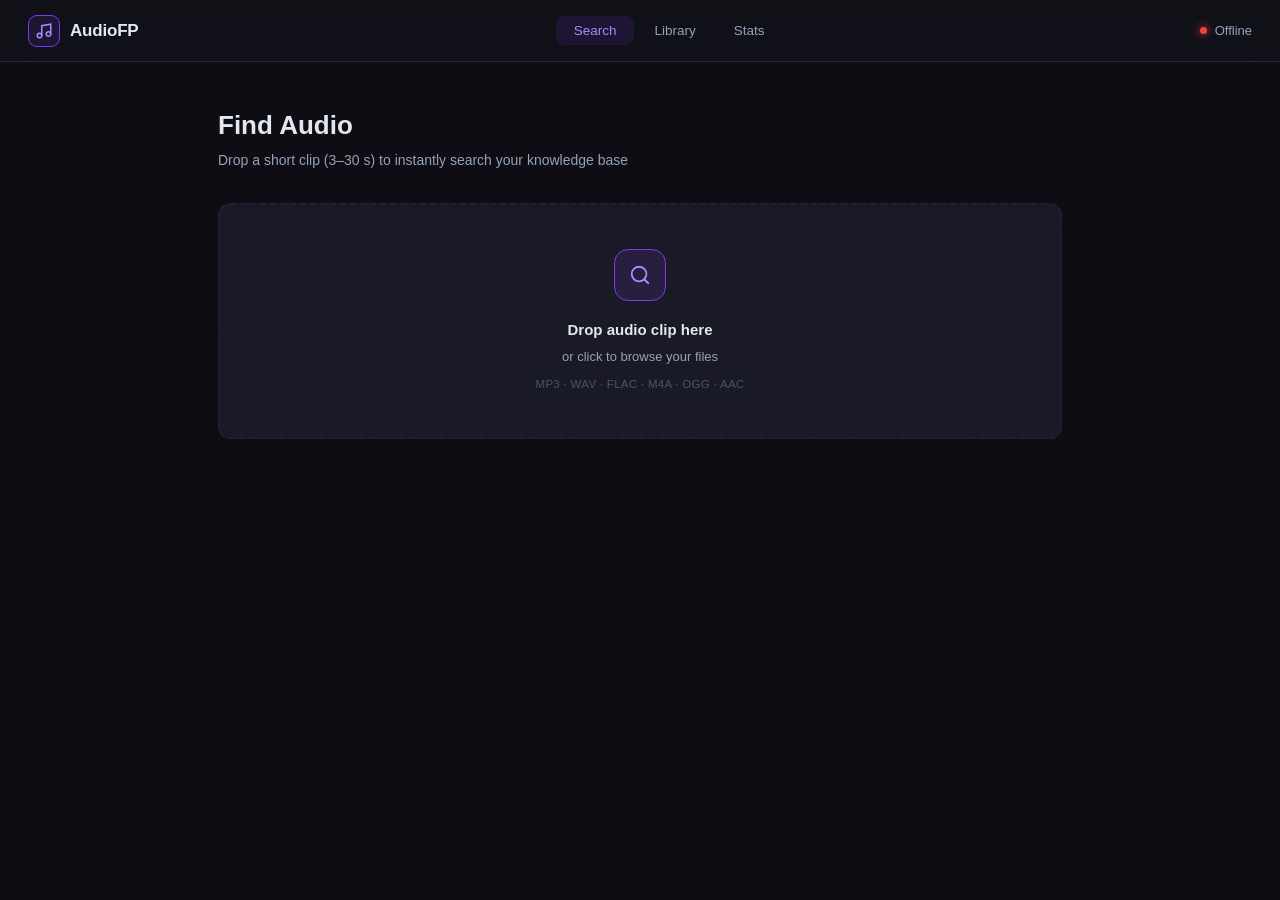
==== fingerprint/static/index.html @ 616d0c55 "Added Version 2" ====
<!DOCTYPE html>
<html lang="en">
<head>
  <meta charset="UTF-8" />
  <meta name="viewport" content="width=device-width, initial-scale=1.0" />
  <title>AudioFP — Audio Intelligence Platform</title>
  <style>
    /* ------------------------------------------------------------------ */
    /* Reset & tokens                                                       */
    /* ------------------------------------------------------------------ */
    *, *::before, *::after { box-sizing: border-box; margin: 0; padding: 0; }

    :root {
      --bg:          #0d0d13;
      --bg2:         #12121a;
      --surface:     #1a1a26;
      --surface2:    #22222e;
      --border:      #2a2a3c;
      --border2:     #36365040;
      --text:        #e2e8f0;
      --text2:       #94a3b8;
      --muted:       #475569;
      --accent:      #7c3aed;
      --accent2:     #a78bfa;
      --accent-bg:   rgba(124,58,237,.13);
      --accent-glow: rgba(124,58,237,.25);
      --green:       #10b981;
      --green-bg:    rgba(16,185,129,.12);
      --red:         #ef4444;
      --red-bg:      rgba(239,68,68,.12);
      --yellow:      #f59e0b;
      --r:           12px;
      --r-sm:        8px;
      font-family: -apple-system, BlinkMacSystemFont, 'Segoe UI', Roboto, sans-serif;
    }

    html, body { height: 100%; }
    body { background: var(--bg); color: var(--text); min-height: 100vh; line-height: 1.5; }

    /* ------------------------------------------------------------------ */
    /* Navigation                                                           */
    /* ------------------------------------------------------------------ */
    .nav {
      position: sticky; top: 0; z-index: 100;
      display: flex; align-items: center; gap: 12px;
      padding: 0 28px; height: 62px;
      background: rgba(18,18,26,.92);
      border-bottom: 1px solid var(--border);
      backdrop-filter: blur(16px);
    }

    .nav-logo {
      display: flex; align-items: center; gap: 10px;
      font-size: 17px; font-weight: 700; letter-spacing: -.2px;
      color: var(--text); text-decoration: none; flex-shrink: 0;
    }
    .nav-logo-icon {
      width: 32px; height: 32px; border-radius: 9px;
      background: var(--accent-bg); border: 1px solid var(--accent);
      display: flex; align-items: center; justify-content: center;
      color: var(--accent2);
    }

    .nav-tabs { display: flex; gap: 2px; margin: 0 auto; }

    .nav-tab {
      padding: 7px 18px; border-radius: var(--r-sm);
      border: none; cursor: pointer; font-size: 13.5px; font-weight: 500;
      background: transparent; color: var(--text2); transition: all .15s;
    }
    .nav-tab:hover  { background: var(--surface); color: var(--text); }
    .nav-tab.active { background: var(--accent-bg); color: var(--accent2); }

    .nav-status {
      display: flex; align-items: center; gap: 8px;
      font-size: 13px; color: var(--text2); flex-shrink: 0;
    }
    .status-dot {
      width: 7px; height: 7px; border-radius: 50%;
      background: var(--green); box-shadow: 0 0 8px var(--green);
      flex-shrink: 0;
    }
    .status-dot.warn { background: var(--yellow); box-shadow: 0 0 8px var(--yellow); }
    .status-dot.error { background: var(--red); box-shadow: 0 0 8px var(--red); }

    /* ------------------------------------------------------------------ */
    /* Layout                                                               */
    /* ------------------------------------------------------------------ */
    .main { max-width: 900px; margin: 0 auto; padding: 44px 28px 80px; }

    .view { display: none; }
    .view.active { display: block; }

    .view-header { margin-bottom: 32px; }
    .view-header h1 { font-size: 26px; font-weight: 700; margin-bottom: 5px; }
    .view-header p  { font-size: 14px; color: var(--text2); }

    /* ------------------------------------------------------------------ */
    /* Drop zone                                                            */
    /* ------------------------------------------------------------------ */
    .drop-zone {
      position: relative; border: 2px dashed var(--border2);
      border-radius: var(--r); padding: 44px 24px;
      text-align: center; cursor: pointer;
      transition: all .2s; background: var(--surface);
      overflow: hidden;
    }
    .drop-zone::before {
      content: ''; position: absolute; inset: 0; opacity: 0;
      background: radial-gradient(ellipse at 50% 0%, var(--accent-glow), transparent 70%);
      transition: opacity .3s;
    }
    .drop-zone:hover::before, .drop-zone.hover::before { opacity: 1; }
    .drop-zone:hover, .drop-zone.hover {
      border-color: var(--accent); border-style: solid;
    }
    .drop-zone input[type=file] {
      position: absolute; inset: 0; opacity: 0; cursor: pointer;
      width: 100%; height: 100%;
    }

    .dz-icon {
      width: 52px; height: 52px; margin: 0 auto 18px;
      background: var(--accent-bg); border-radius: 14px;
      border: 1px solid var(--accent);
      display: flex; align-items: center; justify-content: center;
      color: var(--accent2);
    }
    .drop-zone h3 { font-size: 15px; font-weight: 600; margin-bottom: 5px; }
    .drop-zone p  { font-size: 13px; color: var(--text2); }
    .drop-zone .hint { margin-top: 10px; font-size: 11.5px; color: var(--muted);
      letter-spacing: .3px; text-transform: uppercase; }

    /* ------------------------------------------------------------------ */
    /* File preview bar                                                     */
    /* ------------------------------------------------------------------ */
    .file-bar {
      display: flex; align-items: center; gap: 12px;
      padding: 12px 16px; margin-top: 14px;
      background: var(--surface); border-radius: var(--r-sm);
      border: 1px solid var(--border);
    }
    .file-bar-icon {
      width: 36px; height: 36px; border-radius: 9px; flex-shrink: 0;
      background: var(--accent-bg); border: 1px solid var(--accent);
      display: flex; align-items: center; justify-content: center; color: var(--accent2);
    }
    .file-bar-info { flex: 1; min-width: 0; }
    .file-bar-name {
      font-size: 13.5px; font-weight: 500;
      white-space: nowrap; overflow: hidden; text-overflow: ellipsis;
    }
    .file-bar-size { font-size: 11.5px; color: var(--text2); margin-top: 1px; }
    .icon-btn {
      width: 30px; height: 30px; border-radius: var(--r-sm);
      border: none; cursor: pointer; font-size: 16px; line-height: 1;
      background: transparent; color: var(--muted); flex-shrink: 0;
      display: flex; align-items: center; justify-content: center; transition: all .15s;
    }
    .icon-btn:hover { background: var(--red-bg); color: var(--red); }

    /* ------------------------------------------------------------------ */
    /* Buttons                                                              */
    /* ------------------------------------------------------------------ */
    .btn {
      display: inline-flex; align-items: center; gap: 8px;
      padding: 10px 22px; border-radius: var(--r-sm);
      border: none; cursor: pointer; font-size: 14px; font-weight: 600;
      transition: all .15s; text-decoration: none; white-space: nowrap;
    }
    .btn-primary {
      background: var(--accent); color: #fff;
      box-shadow: 0 0 24px var(--accent-glow);
    }
    .btn-primary:hover:not(:disabled) { background: #6d28d9; box-shadow: 0 0 32px var(--accent-glow); }
    .btn-primary:disabled { opacity: .45; cursor: not-allowed; box-shadow: none; }
    .btn-full { width: 100%; justify-content: center; margin-top: 14px; }

    .btn-ghost {
      background: var(--surface); border: 1px solid var(--border);
      color: var(--text2); font-size: 13px; padding: 7px 14px;
    }
    .btn-ghost:hover { color: var(--text); border-color: var(--border2); }

    /* ------------------------------------------------------------------ */
    /* Search results                                                       */
    /* ------------------------------------------------------------------ */
    .results-bar {
      display: flex; align-items: center; justify-content: space-between;
      margin: 32px 0 16px;
    }
    .results-bar h2 { font-size: 17px; font-weight: 600; }
    .results-meta   { font-size: 12.5px; color: var(--text2); }

    .result-card {
      background: var(--surface); border: 1px solid var(--border);
      border-radius: var(--r); padding: 20px 22px; margin-bottom: 10px;
      transition: border-color .15s;
    }
    .result-card:hover  { border-color: var(--border2); }
    .result-card.best   { border-color: var(--accent); }

    .result-row {
      display: flex; align-items: flex-start;
      justify-content: space-between; gap: 16px; margin-bottom: 14px;
    }
    .result-title  { font-size: 15.5px; font-weight: 600; margin-bottom: 3px; }
    .result-artist { font-size: 12.5px; color: var(--text2); }

    .result-score       { text-align: right; flex-shrink: 0; }
    .score-pct          { font-size: 24px; font-weight: 700; color: var(--accent2); line-height: 1; }
    .score-label        { font-size: 10.5px; color: var(--muted); margin-top: 2px;
                          text-transform: uppercase; letter-spacing: .5px; }

    .conf-track { height: 4px; background: var(--border); border-radius: 2px; overflow: hidden; margin-bottom: 14px; }
    .conf-fill  {
      height: 100%; border-radius: 2px;
      background: linear-gradient(90deg, var(--accent) 0%, var(--accent2) 100%);
      transition: width .5s cubic-bezier(.4,0,.2,1);
    }

    .tags { display: flex; gap: 10px; flex-wrap: wrap; }
    .tag  {
      display: inline-flex; align-items: center; gap: 5px;
      font-size: 11.5px; color: var(--text2);
    }
    .tag svg { color: var(--accent2); flex-shrink: 0; }

    .no-results {
      text-align: center; padding: 52px 24px;
      background: var(--surface); border-radius: var(--r);
      border: 1px dashed var(--border2); margin-top: 24px;
    }
    .no-results h3 { font-size: 16px; margin-bottom: 8px; }
    .no-results p  { font-size: 13.5px; color: var(--text2); }

    /* ------------------------------------------------------------------ */
    /* Library                                                              */
    /* ------------------------------------------------------------------ */
    .dir-row {
      display: flex; gap: 10px; margin-top: 18px;
    }
    .text-input {
      flex: 1; padding: 9px 14px; background: var(--surface);
      border: 1px solid var(--border); border-radius: var(--r-sm);
      color: var(--text); font-size: 13.5px; outline: none; transition: border-color .15s;
    }
    .text-input::placeholder { color: var(--muted); }
    .text-input:focus { border-color: var(--accent); }

    .lib-toolbar {
      display: flex; align-items: center; justify-content: space-between;
      margin: 28px 0 14px;
    }
    .lib-count { font-size: 13.5px; color: var(--text2); }

    .job-list { margin-top: 20px; display: flex; flex-direction: column; gap: 8px; }

    .job-card {
      background: var(--surface); border: 1px solid var(--border);
      border-radius: var(--r-sm); padding: 14px 16px;
    }
    .job-header { display: flex; align-items: center; justify-content: space-between; margin-bottom: 9px; }
    .job-name   { font-size: 13.5px; font-weight: 500; }
    .job-status { font-size: 12px; font-weight: 500; }
    .job-status.running   { color: var(--accent2); }
    .job-status.completed { color: var(--green); }
    .job-status.failed    { color: var(--red); }
    .job-status.pending   { color: var(--muted); }

    .progress-track { height: 5px; background: var(--border); border-radius: 3px; overflow: hidden; }
    .progress-fill  {
      height: 100%; border-radius: 3px;
      background: linear-gradient(90deg, var(--accent), var(--accent2));
      transition: width .3s;
    }
    .progress-fill.done  { background: var(--green); }
    .progress-fill.error { background: var(--red); }
    .job-sub { font-size: 11.5px; color: var(--text2); margin-top: 6px; }

    .songs-grid {
      display: grid;
      grid-template-columns: repeat(auto-fill, minmax(270px, 1fr));
      gap: 10px;
    }

    .song-card {
      background: var(--surface); border: 1px solid var(--border);
      border-radius: var(--r); padding: 16px;
      display: flex; flex-direction: column; gap: 11px;
      transition: border-color .15s;
    }
    .song-card:hover { border-color: var(--border2); }

    .song-card-top {
      display: flex; align-items: flex-start;
      justify-content: space-between; gap: 8px;
    }
    .song-title  { font-size: 13.5px; font-weight: 600; line-height: 1.35; word-break: break-word; }
    .song-artist { font-size: 11.5px; color: var(--text2); margin-top: 2px; }
    .song-meta   { display: flex; flex-wrap: wrap; gap: 6px; }
    .badge {
      display: inline-flex; align-items: center; gap: 4px;
      padding: 3px 8px; border-radius: 5px; font-size: 11px;
      background: var(--bg2); color: var(--text2); border: 1px solid var(--border);
    }

    .del-btn {
      width: 26px; height: 26px; flex-shrink: 0; border-radius: 6px;
      border: 1px solid var(--border); cursor: pointer;
      background: transparent; color: var(--muted);
      display: flex; align-items: center; justify-content: center;
      transition: all .15s; font-size: 13px;
    }
    .del-btn:hover { background: var(--red-bg); color: var(--red); border-color: var(--red); }

    .empty-state {
      grid-column: 1 / -1; text-align: center;
      padding: 52px 24px; background: var(--surface);
      border-radius: var(--r); border: 1px dashed var(--border2);
    }
    .empty-state h3 { font-size: 16px; margin-bottom: 8px; }
    .empty-state p  { font-size: 13.5px; color: var(--text2); }

    /* ------------------------------------------------------------------ */
    /* Stats                                                                */
    /* ------------------------------------------------------------------ */
    .stats-grid {
      display: grid; grid-template-columns: repeat(auto-fill, minmax(190px, 1fr));
      gap: 14px; margin-bottom: 32px;
    }
    .stat-card {
      background: var(--surface); border: 1px solid var(--border);
      border-radius: var(--r); padding: 22px;
    }
    .stat-label { font-size: 11px; color: var(--muted); text-transform: uppercase;
                  letter-spacing: .6px; margin-bottom: 10px; }
    .stat-value { font-size: 30px; font-weight: 700; }
    .stat-sub   { font-size: 11.5px; color: var(--text2); margin-top: 5px; }

    /* ------------------------------------------------------------------ */
    /* Toast notifications                                                  */
    /* ------------------------------------------------------------------ */
    .toast-wrap {
      position: fixed; bottom: 24px; right: 24px;
      display: flex; flex-direction: column; gap: 8px;
      z-index: 999; pointer-events: none;
    }
    .toast {
      padding: 11px 16px; border-radius: var(--r-sm);
      font-size: 13.5px; font-weight: 500;
      display: flex; align-items: center; gap: 10px;
      min-width: 250px; max-width: 360px; pointer-events: auto;
      animation: slide-in .2s ease;
    }
    .toast.ok   { background: var(--green-bg); color: var(--green); border: 1px solid var(--green); }
    .toast.err  { background: var(--red-bg);   color: var(--red);   border: 1px solid var(--red); }
    .toast.info { background: var(--accent-bg);color: var(--accent2);border: 1px solid var(--accent); }
    @keyframes slide-in { from { transform: translateX(110%); opacity: 0; } to { transform: none; opacity: 1; } }

    /* ------------------------------------------------------------------ */
    /* Misc utilities                                                       */
    /* ------------------------------------------------------------------ */
    .spinner {
      width: 16px; height: 16px; border-radius: 50%; flex-shrink: 0;
      border: 2px solid rgba(255,255,255,.25); border-top-color: #fff;
      animation: spin .55s linear infinite;
    }
    @keyframes spin { to { transform: rotate(360deg); } }

    .hidden { display: none !important; }
    .mt-4 { margin-top: 16px; }
    .mt-6 { margin-top: 24px; }

    /* Responsive */
    @media (max-width: 600px) {
      .main { padding: 28px 16px 64px; }
      .nav  { padding: 0 16px; }
      .songs-grid { grid-template-columns: 1fr; }
    }
  </style>
</head>
<body>

<!-- ================================================================== -->
<!-- Navigation                                                          -->
<!-- ================================================================== -->
<nav class="nav">
  <div class="nav-logo">
    <div class="nav-logo-icon">
      <svg width="18" height="18" viewBox="0 0 24 24" fill="none"
           stroke="currentColor" stroke-width="2" stroke-linecap="round">
        <path d="M9 18V5l12-2v13"/>
        <circle cx="6" cy="18" r="3"/>
        <circle cx="18" cy="16" r="3"/>
      </svg>
    </div>
    AudioFP
  </div>

  <div class="nav-tabs">
    <button class="nav-tab active" data-tab="search">Search</button>
    <button class="nav-tab" data-tab="library">Library</button>
    <button class="nav-tab" data-tab="stats">Stats</button>
  </div>

  <div class="nav-status">
    <div class="status-dot" id="status-dot"></div>
    <span id="status-text">Loading…</span>
  </div>
</nav>

<!-- ================================================================== -->
<!-- Main content                                                        -->
<!-- ================================================================== -->
<main class="main">

  <!-- ============================================================== -->
  <!-- SEARCH VIEW                                                     -->
  <!-- ============================================================== -->
  <div id="view-search" class="view active">
    <div class="view-header">
      <h1>Find Audio</h1>
      <p>Drop a short clip (3–30 s) to instantly search your knowledge base</p>
    </div>

    <div class="drop-zone" id="search-zone">
      <input type="file" id="search-input" accept="audio/*" />
      <div class="dz-icon">
        <svg width="22" height="22" viewBox="0 0 24 24" fill="none"
             stroke="currentColor" stroke-width="2" stroke-linecap="round">
          <circle cx="11" cy="11" r="8"/><path d="m21 21-4.35-4.35"/>
        </svg>
      </div>
      <h3>Drop audio clip here</h3>
      <p>or click to browse your files</p>
      <p class="hint">MP3 · WAV · FLAC · M4A · OGG · AAC</p>
    </div>

    <div id="search-bar" class="hidden">
      <div class="file-bar">
        <div class="file-bar-icon">
          <svg width="16" height="16" viewBox="0 0 24 24" fill="none"
               stroke="currentColor" stroke-width="2" stroke-linecap="round">
            <path d="M9 18V5l12-2v13"/>
            <circle cx="6" cy="18" r="3"/><circle cx="18" cy="16" r="3"/>
          </svg>
        </div>
        <div class="file-bar-info">
          <div class="file-bar-name" id="search-fname"></div>
          <div class="file-bar-size" id="search-fsize"></div>
        </div>
        <button class="icon-btn" id="search-clear">×</button>
      </div>
      <button class="btn btn-primary btn-full" id="search-btn">
        <svg width="15" height="15" viewBox="0 0 24 24" fill="none"
             stroke="currentColor" stroke-width="2.5" stroke-linecap="round">
          <circle cx="11" cy="11" r="8"/><path d="m21 21-4.35-4.35"/>
        </svg>
        Search Library
      </button>
    </div>

    <div id="search-results"></div>
  </div>

  <!-- ============================================================== -->
  <!-- LIBRARY VIEW                                                    -->
  <!-- ============================================================== -->
  <div id="view-library" class="view">
    <div class="view-header">
      <h1>Knowledge Base</h1>
      <p>Upload individual files or index an entire folder to build your library</p>
    </div>

    <!-- File upload drop zone -->
    <div class="drop-zone" id="lib-zone">
      <input type="file" id="lib-input" accept="audio/*" multiple />
      <div class="dz-icon">
        <svg width="22" height="22" viewBox="0 0 24 24" fill="none"
             stroke="currentColor" stroke-width="2" stroke-linecap="round">
          <path d="M21 15v4a2 2 0 0 1-2 2H5a2 2 0 0 1-2-2v-4"/>
          <polyline points="17 8 12 3 7 8"/><line x1="12" y1="3" x2="12" y2="15"/>
        </svg>
      </div>
      <h3>Upload audio files</h3>
      <p>Drop files here or click to browse — multiple files supported</p>
      <p class="hint">MP3 · WAV · FLAC · M4A · OGG · AAC</p>
    </div>

    <!-- Directory indexing -->
    <div class="dir-row">
      <input class="text-input" id="dir-input"
             placeholder="Or enter a folder path to index all audio inside it…" />
      <button class="btn btn-primary" id="dir-btn">
        <svg width="14" height="14" viewBox="0 0 24 24" fill="none"
             stroke="currentColor" stroke-width="2.5" stroke-linecap="round">
          <path d="M22 19a2 2 0 0 1-2 2H4a2 2 0 0 1-2-2V5a2 2 0 0 1 2-2h5l2 3h9a2 2 0 0 1 2 2z"/>
        </svg>
        Index Folder
      </button>
    </div>

    <!-- Active jobs -->
    <div class="job-list" id="job-list"></div>

    <!-- Toolbar -->
    <div class="lib-toolbar mt-6">
      <span class="lib-count" id="lib-count">Loading…</span>
      <button class="btn btn-ghost" onclick="loadLibrary()">
        <svg width="13" height="13" viewBox="0 0 24 24" fill="none"
             stroke="currentColor" stroke-width="2.5">
          <path d="M3 12a9 9 0 0 1 9-9 9.75 9.75 0 0 1 6.74 2.74L21 8"/>
          <path d="M21 3v5h-5"/>
          <path d="M21 12a9 9 0 0 1-9 9 9.75 9.75 0 0 1-6.74-2.74L3 16"/>
          <path d="M8 16H3v5"/>
        </svg>
        Refresh
      </button>
    </div>

    <div class="songs-grid" id="songs-grid"></div>
  </div>

  <!-- ============================================================== -->
  <!-- STATS VIEW                                                      -->
  <!-- ============================================================== -->
  <div id="view-stats" class="view">
    <div class="view-header">
      <h1>Statistics</h1>
      <p>Live metrics for your audio knowledge base</p>
    </div>

    <div class="stats-grid">
      <div class="stat-card">
        <div class="stat-label">Total Songs</div>
        <div class="stat-value" id="st-songs">—</div>
        <div class="stat-sub">Indexed audio files</div>
      </div>
      <div class="stat-card">
        <div class="stat-label">Fingerprints</div>
        <div class="stat-value" id="st-hashes">—</div>
        <div class="stat-sub">Total hash entries</div>
      </div>
      <div class="stat-card">
        <div class="stat-label">Unique Hashes</div>
        <div class="stat-value" id="st-unique">—</div>
        <div class="stat-sub">Distinct patterns</div>
      </div>
      <div class="stat-card">
        <div class="stat-label">Storage</div>
        <div class="stat-value" id="st-type">—</div>
        <div class="stat-sub" id="st-path">Backend</div>
      </div>
    </div>
  </div>

</main>

<div class="toast-wrap" id="toasts"></div>

<!-- ================================================================== -->
<!-- JavaScript                                                          -->
<!-- ================================================================== -->
<script>
'use strict';

/* -------------------------------------------------------------------- */
/* API helper                                                            */
/* -------------------------------------------------------------------- */
const BASE = '/api/v1';

async function api(path, opts = {}) {
  const r = await fetch(BASE + path, opts);
  const data = await r.json().catch(() => ({}));
  if (!r.ok) throw new Error(data.error || `HTTP ${r.status}`);
  return data;
}

/* -------------------------------------------------------------------- */
/* Toasts                                                                */
/* -------------------------------------------------------------------- */
function toast(msg, type = 'info', dur = 4500) {
  const icons = { ok: '✓', err: '✕', info: 'ℹ' };
  const el = Object.assign(document.createElement('div'), {
    className: `toast ${type}`,
    innerHTML: `<span style="font-size:15px;flex-shrink:0">${icons[type]||'ℹ'}</span><span>${msg}</span>`
  });
  document.getElementById('toasts').appendChild(el);
  setTimeout(() => el.remove(), dur);
}

/* -------------------------------------------------------------------- */
/* Navigation                                                            */
/* -------------------------------------------------------------------- */
function showTab(name) {
  document.querySelectorAll('.nav-tab').forEach(b =>
    b.classList.toggle('active', b.dataset.tab === name));
  document.querySelectorAll('.view').forEach(v =>
    v.classList.toggle('active', v.id === 'view-' + name));
  if (name === 'library') loadLibrary();
  if (name === 'stats')   loadStats();
}
document.querySelectorAll('.nav-tab').forEach(b =>
  b.addEventListener('click', () => showTab(b.dataset.tab)));

/* -------------------------------------------------------------------- */
/* Drag-and-drop helper                                                  */
/* -------------------------------------------------------------------- */
function initDropZone(zoneId, inputId, onFiles) {
  const zone  = document.getElementById(zoneId);
  const input = document.getElementById(inputId);

  zone.addEventListener('dragover',  e => { e.preventDefault(); zone.classList.add('hover'); });
  zone.addEventListener('dragleave', ()  => zone.classList.remove('hover'));
  zone.addEventListener('drop', e => {
    e.preventDefault();
    zone.classList.remove('hover');
    const files = [...e.dataTransfer.files].filter(isAudio);
    if (files.length) onFiles(files);
  });
  input.addEventListener('change', () => {
    if (input.files.length) { onFiles([...input.files]); input.value = ''; }
  });
}

function isAudio(f) {
  return f.type.startsWith('audio/') || /\.(mp3|wav|flac|m4a|ogg|aac|wma|opus)$/i.test(f.name);
}

/* -------------------------------------------------------------------- */
/* Format helpers                                                        */
/* -------------------------------------------------------------------- */
function fmtSize(b) {
  if (b < 1024)          return b + ' B';
  if (b < 1024 * 1024)   return (b / 1024).toFixed(1) + ' KB';
  return (b / (1024 * 1024)).toFixed(1) + ' MB';
}
function fmtDur(s) {
  if (!s && s !== 0) return '—';
  const m = Math.floor(s / 60), ss = Math.floor(s % 60);
  return `${m}:${String(ss).padStart(2,'0')}`;
}
function fmtNum(n) {
  if (n == null) return '—';
  if (n >= 1e6) return (n / 1e6).toFixed(1) + 'M';
  if (n >= 1e3) return (n / 1e3).toFixed(1) + 'K';
  return String(n);
}
function pct(v) { return Math.round(v * 100); }
function esc(s) {
  if (!s) return '';
  return String(s).replace(/&/g,'&amp;').replace(/</g,'&lt;')
                  .replace(/>/g,'&gt;').replace(/"/g,'&quot;');
}
function ext(name) { return (name || '').split('.').pop().toUpperCase(); }

/* -------------------------------------------------------------------- */
/* SEARCH                                                                */
/* -------------------------------------------------------------------- */
let searchFile = null;

initDropZone('search-zone', 'search-input', files => setSearchFile(files[0]));

function setSearchFile(f) {
  searchFile = f;
  document.getElementById('search-fname').textContent = f.name;
  document.getElementById('search-fsize').textContent = fmtSize(f.size);
  document.getElementById('search-bar').classList.remove('hidden');
  document.getElementById('search-results').innerHTML = '';
}

document.getElementById('search-clear').addEventListener('click', () => {
  searchFile = null;
  document.getElementById('search-bar').classList.add('hidden');
  document.getElementById('search-results').innerHTML = '';
});

document.getElementById('search-btn').addEventListener('click', async () => {
  if (!searchFile) return;
  const btn = document.getElementById('search-btn');
  btn.disabled = true;
  btn.innerHTML = '<span class="spinner"></span> Searching…';
  document.getElementById('search-results').innerHTML = '';

  try {
    const fd = new FormData();
    fd.append('audio', searchFile);
    const data = await api('/search', { method: 'POST', body: fd });
    renderResults(data);
  } catch (e) {
    toast('Search failed: ' + e.message, 'err');
  } finally {
    btn.disabled = false;
    btn.innerHTML =
      `<svg width="15" height="15" viewBox="0 0 24 24" fill="none"
            stroke="currentColor" stroke-width="2.5" stroke-linecap="round">
         <circle cx="11" cy="11" r="8"/><path d="m21 21-4.35-4.35"/>
       </svg> Search Library`;
  }
});

function renderResults(data) {
  const el = document.getElementById('search-results');

  if (!data.found) {
    el.innerHTML = `
      <div class="no-results">
        <h3>No matches found</h3>
        <p>Try a longer clip, reduce background noise, or add more files to the library.</p>
      </div>`;
    return;
  }

  let html = `
    <div class="results-bar">
      <h2>${data.matches.length} match${data.matches.length > 1 ? 'es' : ''} found</h2>
      <span class="results-meta">
        ${data.query_duration_sec}s clip &nbsp;·&nbsp; ${data.processing_time_ms.toFixed(0)} ms
      </span>
    </div>`;

  data.matches.forEach((m, i) => {
    const p      = pct(m.confidence);
    const title  = esc(m.title || m.filename || 'Unknown');
    const artist = esc(m.artist || '');

    html += `
    <div class="result-card ${i === 0 ? 'best' : ''}">
      <div class="result-row">
        <div>
          <div class="result-title">${title}</div>
          ${artist ? `<div class="result-artist">${artist}</div>` : ''}
        </div>
        <div class="result-score">
          <div class="score-pct">${p}%</div>
          <div class="score-label">Confidence</div>
        </div>
      </div>
      <div class="conf-track">
        <div class="conf-fill" style="width:${Math.min(p,100)}%"></div>
      </div>
      <div class="tags">
        ${m.match_offset_sec != null ? `
        <span class="tag">
          <svg width="11" height="11" viewBox="0 0 24 24" fill="none"
               stroke="currentColor" stroke-width="2">
            <circle cx="12" cy="12" r="10"/><polyline points="12 6 12 12 16 14"/>
          </svg>
          Match at ${m.match_offset_sec}s
        </span>` : ''}
        ${m.duration ? `
        <span class="tag">
          <svg width="11" height="11" viewBox="0 0 24 24" fill="none"
               stroke="currentColor" stroke-width="2">
            <rect x="2" y="3" width="20" height="14" rx="2"/>
            <line x1="8" y1="21" x2="16" y2="21"/>
            <line x1="12" y1="17" x2="12" y2="21"/>
          </svg>
          ${fmtDur(m.duration)}
        </span>` : ''}
        ${m.num_hashes ? `
        <span class="tag">
          <svg width="11" height="11" viewBox="0 0 24 24" fill="none"
               stroke="currentColor" stroke-width="2">
            <line x1="4" y1="9" x2="20" y2="9"/>
            <line x1="4" y1="15" x2="20" y2="15"/>
            <line x1="10" y1="3" x2="8" y2="21"/>
            <line x1="16" y1="3" x2="14" y2="21"/>
          </svg>
          ${fmtNum(m.num_hashes)} prints
        </span>` : ''}
        ${m.filename ? `
        <span class="tag">
          <svg width="11" height="11" viewBox="0 0 24 24" fill="none"
               stroke="currentColor" stroke-width="2">
            <path d="M13 2H6a2 2 0 0 0-2 2v16a2 2 0 0 0 2 2h12a2 2 0 0 0 2-2V9z"/>
            <polyline points="13 2 13 9 20 9"/>
          </svg>
          ${esc(ext(m.filename))}
        </span>` : ''}
      </div>
    </div>`;
  });

  el.innerHTML = html;
}

/* -------------------------------------------------------------------- */
/* LIBRARY                                                               */
/* -------------------------------------------------------------------- */
initDropZone('lib-zone', 'lib-input', files => files.forEach(uploadFile));

document.getElementById('dir-btn').addEventListener('click', () => {
  const path = document.getElementById('dir-input').value.trim();
  if (!path) { toast('Please enter a folder path', 'info'); return; }
  indexDirectory(path);
});

const activeJobs = {};

/* Upload single file */
async function uploadFile(file) {
  const jobEl = addJobCard(file.name);
  try {
    const fd = new FormData();
    fd.append('audio', file);
    const data = await api('/upload', { method: 'POST', body: fd });
    activeJobs[data.job_id] = { el: jobEl, name: file.name };
    pollJob(data.job_id);
  } catch (e) {
    toast('Upload failed: ' + e.message, 'err');
    jobEl.remove();
  }
}

/* Index folder */
async function indexDirectory(dirPath) {
  const btn = document.getElementById('dir-btn');
  btn.disabled = true;
  btn.innerHTML = '<span class="spinner"></span>';
  try {
    const data = await api('/index', {
      method: 'POST',
      headers: { 'Content-Type': 'application/json' },
      body: JSON.stringify({ directory_path: dirPath }),
    });
    const label = data.total_files ? `${dirPath} (${data.total_files} files)` : dirPath;
    const jobEl = addJobCard(label);
    activeJobs[data.job_id] = { el: jobEl, name: label };
    pollJob(data.job_id);
    document.getElementById('dir-input').value = '';
    toast(`Indexing ${data.total_files} files…`, 'info');
  } catch (e) {
    toast('Error: ' + e.message, 'err');
  } finally {
    btn.disabled = false;
    btn.innerHTML =
      `<svg width="14" height="14" viewBox="0 0 24 24" fill="none"
            stroke="currentColor" stroke-width="2.5" stroke-linecap="round">
         <path d="M22 19a2 2 0 0 1-2 2H4a2 2 0 0 1-2-2V5a2 2 0 0 1 2-2h5l2 3h9a2 2 0 0 1 2 2z"/>
       </svg> Index Folder`;
  }
}

/* Create a job card DOM element */
function addJobCard(name) {
  const el = document.createElement('div');
  el.className = 'job-card';
  el.innerHTML = `
    <div class="job-header">
      <div class="job-name">${esc(name)}</div>
      <div class="job-status pending">Queued</div>
    </div>
    <div class="progress-track">
      <div class="progress-fill" style="width:4%"></div>
    </div>
    <div class="job-sub">Starting…</div>`;
  document.getElementById('job-list').appendChild(el);
  return el;
}

/* Poll job status every 1.5 s */
function pollJob(jobId) {
  const iv = setInterval(async () => {
    try {
      const job  = await api('/jobs/' + jobId);
      const info = activeJobs[jobId];
      if (!info) { clearInterval(iv); return; }

      const statusEl   = info.el.querySelector('.job-status');
      const progressEl = info.el.querySelector('.progress-fill');
      const subEl      = info.el.querySelector('.job-sub');

      const p = job.total > 0 ? Math.round(job.completed / job.total * 100) : 0;

      if (job.status === 'pending' || job.status === 'running') {
        statusEl.textContent = job.status === 'pending' ? 'Queued' : 'Indexing…';
        statusEl.className = 'job-status running';
        progressEl.style.width = Math.max(p, 8) + '%';
        subEl.textContent = job.current_file
          ? `Processing: ${job.current_file}  (${job.completed}/${job.total})`
          : 'Starting…';

      } else if (job.status === 'completed') {
        clearInterval(iv);
        statusEl.textContent = 'Complete'; statusEl.className = 'job-status completed';
        progressEl.style.width = '100%'; progressEl.classList.add('done');
        const r = job.result || {};
        subEl.textContent = `Done — ${r.success||0} indexed${r.failed > 0 ? `, ${r.failed} failed` : ''}`;
        toast(`"${info.name}" indexed`, 'ok');
        delete activeJobs[jobId];
        updateNavStatus();
        setTimeout(() => info.el.remove(), 4000);
        loadLibrary();

      } else if (job.status === 'failed') {
        clearInterval(iv);
        statusEl.textContent = 'Failed'; statusEl.className = 'job-status failed';
        progressEl.classList.add('error'); progressEl.style.width = '100%';
        subEl.textContent = job.error || 'Unknown error';
        toast(`Failed: "${info.name}"`, 'err');
        delete activeJobs[jobId];
        setTimeout(() => info.el.remove(), 6000);
      }
    } catch (_) { clearInterval(iv); }
  }, 1500);
}

/* Load & render song grid */
async function loadLibrary() {
  try {
    const data  = document.getElementById('lib-count');
    const grid  = document.getElementById('songs-grid');
    const songs = (await api('/songs')).songs || [];

    data.textContent = `${songs.length} file${songs.length !== 1 ? 's' : ''} in library`;

    if (!songs.length) {
      grid.innerHTML = `
        <div class="empty-state">
          <h3>No audio files yet</h3>
          <p>Upload files above or index a local folder to get started.</p>
        </div>`;
      return;
    }

    grid.innerHTML = songs.map(s => `
      <div class="song-card">
        <div class="song-card-top">
          <div>
            <div class="song-title">${esc(s.title || s.filename || 'Unknown')}</div>
            ${s.artist && s.artist !== 'Unknown' ? `<div class="song-artist">${esc(s.artist)}</div>` : ''}
          </div>
          <button class="del-btn" onclick="deleteSong('${esc(s.song_id)}')" title="Remove from library">
            <svg width="11" height="11" viewBox="0 0 24 24" fill="none"
                 stroke="currentColor" stroke-width="2.5">
              <polyline points="3 6 5 6 21 6"/>
              <path d="M19 6v14a2 2 0 0 1-2 2H7a2 2 0 0 1-2-2V6m3 0V4a1 1 0 0 1 1-1h4a1 1 0 0 1 1 1v2"/>
            </svg>
          </button>
        </div>
        <div class="song-meta">
          ${s.duration  ? `<span class="badge">⏱ ${fmtDur(s.duration)}</span>` : ''}
          ${s.num_hashes ? `<span class="badge">◈ ${fmtNum(s.num_hashes)}</span>` : ''}
          ${s.filename  ? `<span class="badge">${esc(ext(s.filename))}</span>` : ''}
        </div>
      </div>`).join('');
  } catch (e) {
    toast('Library load failed: ' + e.message, 'err');
  }
}

async function deleteSong(id) {
  if (!confirm('Remove this file from the knowledge base?')) return;
  try {
    await api('/songs/' + id, { method: 'DELETE' });
    toast('Removed from library', 'ok');
    loadLibrary();
    updateNavStatus();
  } catch (e) {
    toast('Delete failed: ' + e.message, 'err');
  }
}

/* -------------------------------------------------------------------- */
/* STATS                                                                 */
/* -------------------------------------------------------------------- */
async function loadStats() {
  try {
    const s = await api('/stats');
    document.getElementById('st-songs').textContent  = fmtNum(s.total_songs);
    document.getElementById('st-hashes').textContent = fmtNum(s.total_hashes);
    document.getElementById('st-unique').textContent = fmtNum(s.unique_hashes);
    document.getElementById('st-type').textContent   =
      s.storage_type === 'sqlite' ? 'SQLite' :
      s.storage_type.charAt(0).toUpperCase() + s.storage_type.slice(1);
    document.getElementById('st-path').textContent   = s.db_path || 'In-memory';
  } catch (_) {}
}

/* -------------------------------------------------------------------- */
/* Nav status (song count + health)                                      */
/* -------------------------------------------------------------------- */
async function updateNavStatus() {
  try {
    const s = await api('/stats');
    document.getElementById('status-dot').className = 'status-dot';
    document.getElementById('status-text').textContent =
      `${s.total_songs} song${s.total_songs !== 1 ? 's' : ''}`;
  } catch (_) {
    document.getElementById('status-dot').className = 'status-dot error';
    document.getElementById('status-text').textContent = 'Offline';
  }
}

/* -------------------------------------------------------------------- */
/* Init                                                                  */
/* -------------------------------------------------------------------- */
updateNavStatus();
setInterval(updateNavStatus, 30_000);
</script>
</body>
</html>
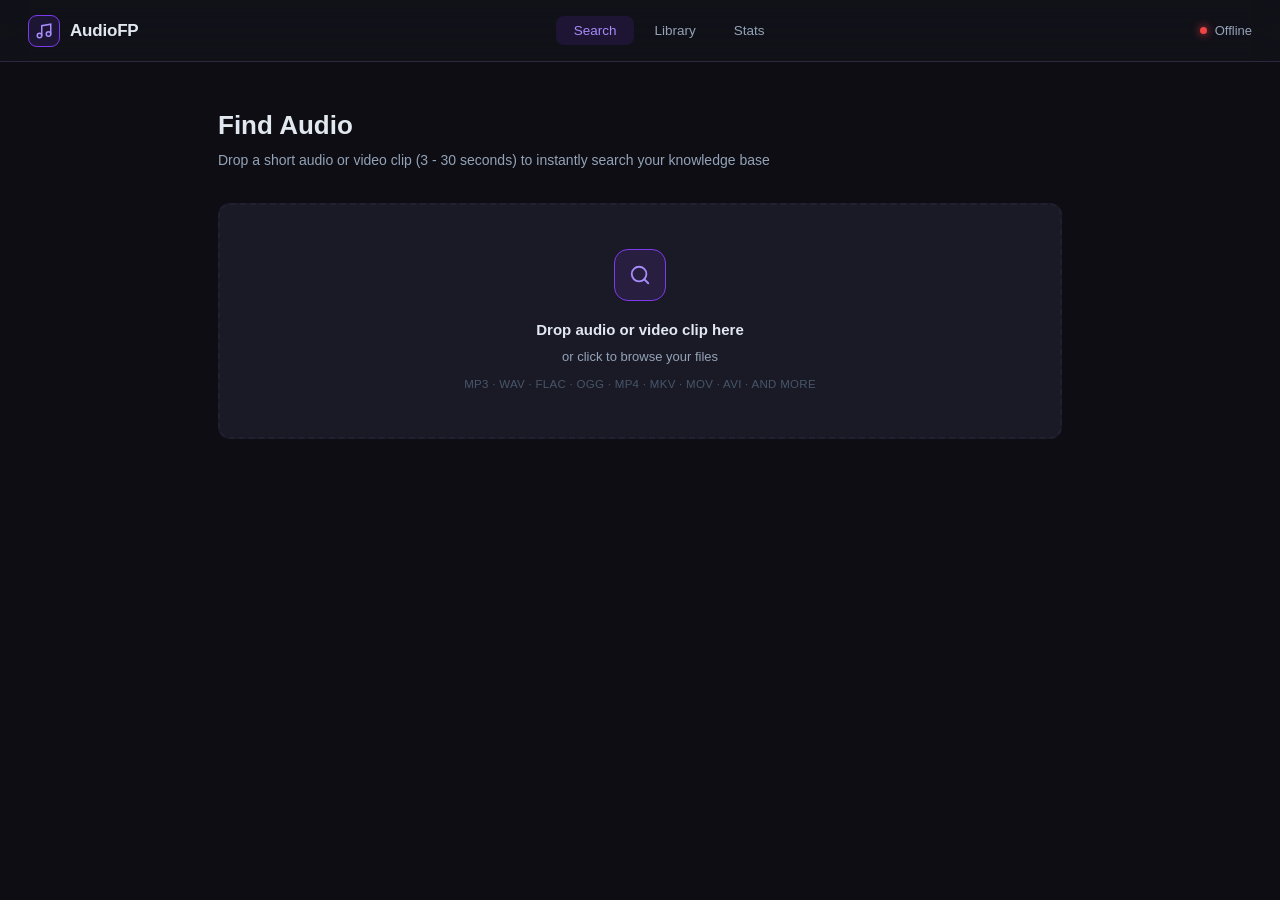
==== commit 54710738: "Added Version 2 Fixes" ====
--- a/fingerprint/static/index.html
+++ b/fingerprint/static/index.html
@@ -3,7 +3,7 @@
 <head>
   <meta charset="UTF-8" />
   <meta name="viewport" content="width=device-width, initial-scale=1.0" />
-  <title>AudioFP — Audio Intelligence Platform</title>
+  <title>AudioFP - Audio Intelligence Platform</title>
   <style>
     /* ------------------------------------------------------------------ */
     /* Reset & tokens                                                       */
@@ -304,6 +304,10 @@
       padding: 3px 8px; border-radius: 5px; font-size: 11px;
       background: var(--bg2); color: var(--text2); border: 1px solid var(--border);
     }
+    .badge.video-badge {
+      background: rgba(99,102,241,.12); color: #818cf8;
+      border-color: rgba(99,102,241,.35);
+    }
 
     .del-btn {
       width: 26px; height: 26px; flex-shrink: 0; border-radius: 6px;
@@ -421,20 +425,20 @@
   <div id="view-search" class="view active">
     <div class="view-header">
       <h1>Find Audio</h1>
-      <p>Drop a short clip (3–30 s) to instantly search your knowledge base</p>
+      <p>Drop a short audio or video clip (3 - 30 seconds) to instantly search your knowledge base</p>
     </div>
 
     <div class="drop-zone" id="search-zone">
-      <input type="file" id="search-input" accept="audio/*" />
+      <input type="file" id="search-input" accept="audio/*,video/*" />
       <div class="dz-icon">
         <svg width="22" height="22" viewBox="0 0 24 24" fill="none"
              stroke="currentColor" stroke-width="2" stroke-linecap="round">
           <circle cx="11" cy="11" r="8"/><path d="m21 21-4.35-4.35"/>
         </svg>
       </div>
-      <h3>Drop audio clip here</h3>
+      <h3>Drop audio or video clip here</h3>
       <p>or click to browse your files</p>
-      <p class="hint">MP3 · WAV · FLAC · M4A · OGG · AAC</p>
+      <p class="hint">MP3 · WAV · FLAC · OGG · MP4 · MKV · MOV · AVI · and more</p>
     </div>
 
     <div id="search-bar" class="hidden">
@@ -470,12 +474,12 @@
   <div id="view-library" class="view">
     <div class="view-header">
       <h1>Knowledge Base</h1>
-      <p>Upload individual files or index an entire folder to build your library</p>
+      <p>Upload audio or video files — audio is extracted from video automatically. Index entire folders too.</p>
     </div>
 
     <!-- File upload drop zone -->
     <div class="drop-zone" id="lib-zone">
-      <input type="file" id="lib-input" accept="audio/*" multiple />
+      <input type="file" id="lib-input" accept="audio/*,video/*" multiple />
       <div class="dz-icon">
         <svg width="22" height="22" viewBox="0 0 24 24" fill="none"
              stroke="currentColor" stroke-width="2" stroke-linecap="round">
@@ -483,15 +487,15 @@
           <polyline points="17 8 12 3 7 8"/><line x1="12" y1="3" x2="12" y2="15"/>
         </svg>
       </div>
-      <h3>Upload audio files</h3>
+      <h3>Upload audio or video files</h3>
       <p>Drop files here or click to browse — multiple files supported</p>
-      <p class="hint">MP3 · WAV · FLAC · M4A · OGG · AAC</p>
+      <p class="hint">Audio: MP3 · WAV · FLAC · OGG · AAC &nbsp;·&nbsp; Video: MP4 · MKV · MOV · AVI · WEBM · and more</p>
     </div>
 
     <!-- Directory indexing -->
     <div class="dir-row">
       <input class="text-input" id="dir-input"
-             placeholder="Or enter a folder path to index all audio inside it…" />
+             placeholder="Or enter a folder path to index all audio &amp; video files inside it…" />
       <button class="btn btn-primary" id="dir-btn">
         <svg width="14" height="14" viewBox="0 0 24 24" fill="none"
              stroke="currentColor" stroke-width="2.5" stroke-linecap="round">
@@ -534,22 +538,22 @@
     <div class="stats-grid">
       <div class="stat-card">
         <div class="stat-label">Total Songs</div>
-        <div class="stat-value" id="st-songs">—</div>
+        <div class="stat-value" id="st-songs">-</div>
         <div class="stat-sub">Indexed audio files</div>
       </div>
       <div class="stat-card">
         <div class="stat-label">Fingerprints</div>
-        <div class="stat-value" id="st-hashes">—</div>
+        <div class="stat-value" id="st-hashes">-</div>
         <div class="stat-sub">Total hash entries</div>
       </div>
       <div class="stat-card">
         <div class="stat-label">Unique Hashes</div>
-        <div class="stat-value" id="st-unique">—</div>
+        <div class="stat-value" id="st-unique">-</div>
         <div class="stat-sub">Distinct patterns</div>
       </div>
       <div class="stat-card">
         <div class="stat-label">Storage</div>
-        <div class="stat-value" id="st-type">—</div>
+        <div class="stat-value" id="st-type">-</div>
         <div class="stat-sub" id="st-path">Backend</div>
       </div>
     </div>
@@ -624,8 +628,16 @@
   });
 }
 
+const VIDEO_EXTS = /\.(mp4|mkv|avi|mov|wmv|flv|webm|m4v|mpeg|mpg|ts|mts|3gp|vob)$/i;
+const AUDIO_EXTS = /\.(mp3|wav|flac|m4a|ogg|aac|wma|opus)$/i;
+
 function isAudio(f) {
-  return f.type.startsWith('audio/') || /\.(mp3|wav|flac|m4a|ogg|aac|wma|opus)$/i.test(f.name);
+  return f.type.startsWith('audio/') || f.type.startsWith('video/')
+      || AUDIO_EXTS.test(f.name) || VIDEO_EXTS.test(f.name);
+}
+
+function isVideo(f) {
+  return f.type.startsWith('video/') || VIDEO_EXTS.test(f.name);
 }
 
 /* -------------------------------------------------------------------- */
@@ -637,12 +649,12 @@
   return (b / (1024 * 1024)).toFixed(1) + ' MB';
 }
 function fmtDur(s) {
-  if (!s && s !== 0) return '—';
+  if (!s && s !== 0) return '-';
   const m = Math.floor(s / 60), ss = Math.floor(s % 60);
   return `${m}:${String(ss).padStart(2,'0')}`;
 }
 function fmtNum(n) {
-  if (n == null) return '—';
+  if (n == null) return '-';
   if (n >= 1e6) return (n / 1e6).toFixed(1) + 'M';
   if (n >= 1e3) return (n / 1e3).toFixed(1) + 'K';
   return String(n);
@@ -887,7 +899,7 @@
         statusEl.textContent = 'Complete'; statusEl.className = 'job-status completed';
         progressEl.style.width = '100%'; progressEl.classList.add('done');
         const r = job.result || {};
-        subEl.textContent = `Done — ${r.success||0} indexed${r.failed > 0 ? `, ${r.failed} failed` : ''}`;
+        subEl.textContent = `Done - ${r.success||0} indexed${r.failed > 0 ? `, ${r.failed} failed` : ''}`;
         toast(`"${info.name}" indexed`, 'ok');
         delete activeJobs[jobId];
         updateNavStatus();
@@ -941,9 +953,10 @@
           </button>
         </div>
         <div class="song-meta">
-          ${s.duration  ? `<span class="badge">⏱ ${fmtDur(s.duration)}</span>` : ''}
+          ${s.source_type === 'video' ? `<span class="badge video-badge">▶ Video</span>` : ''}
+          ${s.duration   ? `<span class="badge">⏱ ${fmtDur(s.duration)}</span>` : ''}
           ${s.num_hashes ? `<span class="badge">◈ ${fmtNum(s.num_hashes)}</span>` : ''}
-          ${s.filename  ? `<span class="badge">${esc(ext(s.filename))}</span>` : ''}
+          ${s.filename   ? `<span class="badge">${esc(ext(s.filename))}</span>` : ''}
         </div>
       </div>`).join('');
   } catch (e) {
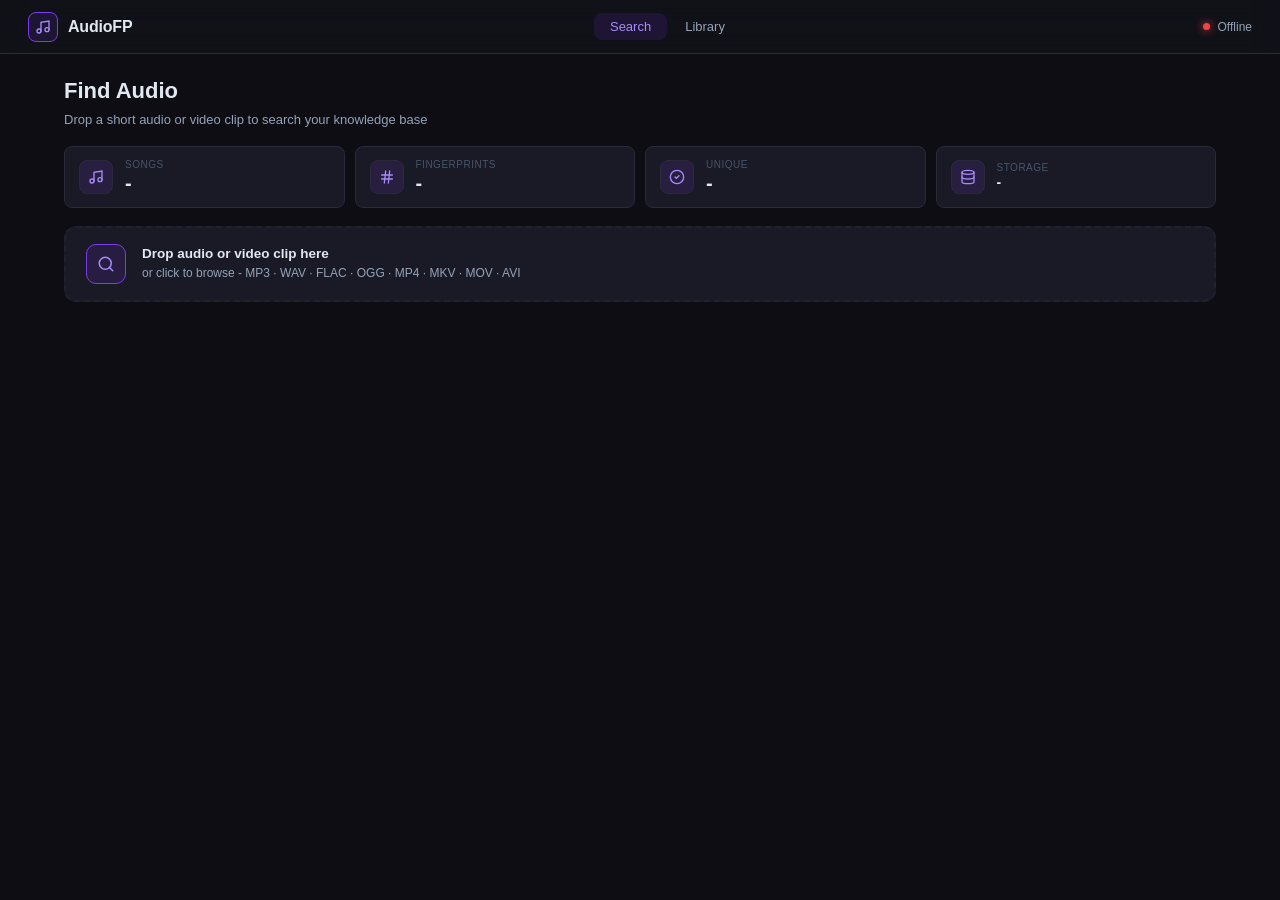
==== commit 8c36e2f1: "UI Improvements, Updated Documentation, and Audio Player Controls" ====
--- a/fingerprint/static/index.html
+++ b/fingerprint/static/index.html
@@ -1,745 +1,1570 @@
 <!DOCTYPE html>
 <html lang="en">
+
 <head>
   <meta charset="UTF-8" />
   <meta name="viewport" content="width=device-width, initial-scale=1.0" />
   <title>AudioFP - Audio Intelligence Platform</title>
+  <link rel="icon" type="image/svg+xml"
+    href="data:image/svg+xml,%3Csvg xmlns='http://www.w3.org/2000/svg' viewBox='0 0 64 64'%3E%3Crect width='64' height='64' rx='14' fill='%230d0d13'/%3E%3Cpath d='M32 8c-2 0-3.5 1.5-3.5 3.5V44a7 7 0 1 0 3.5-6.06V11.5c0-.83.67-1.5 1.5-1.5s1.5.67 1.5 1.5v4a1.5 1.5 0 0 0 3 0v-4C38 8.46 35.3 6 32 8z' fill='%23a78bfa'/%3E%3Ccircle cx='28.5' cy='47' r='5' fill='%237c3aed'/%3E%3Crect x='14' y='24' width='3' height='16' rx='1.5' fill='%237c3aed' opacity='.5'/%3E%3Crect x='20' y='20' width='3' height='24' rx='1.5' fill='%237c3aed' opacity='.65'/%3E%3Crect x='41' y='18' width='3' height='22' rx='1.5' fill='%237c3aed' opacity='.65'/%3E%3Crect x='47' y='22' width='3' height='18' rx='1.5' fill='%237c3aed' opacity='.5'/%3E%3C/svg%3E" />
+  <link rel="icon" type="image/png" href="/static/favicon.png" />
   <style>
     /* ------------------------------------------------------------------ */
     /* Reset & tokens                                                       */
     /* ------------------------------------------------------------------ */
-    *, *::before, *::after { box-sizing: border-box; margin: 0; padding: 0; }
+    *,
+    *::before,
+    *::after {
+      box-sizing: border-box;
+      margin: 0;
+      padding: 0;
+    }
 
     :root {
-      --bg:          #0d0d13;
-      --bg2:         #12121a;
-      --surface:     #1a1a26;
-      --surface2:    #22222e;
-      --border:      #2a2a3c;
-      --border2:     #36365040;
-      --text:        #e2e8f0;
-      --text2:       #94a3b8;
-      --muted:       #475569;
-      --accent:      #7c3aed;
-      --accent2:     #a78bfa;
-      --accent-bg:   rgba(124,58,237,.13);
-      --accent-glow: rgba(124,58,237,.25);
-      --green:       #10b981;
-      --green-bg:    rgba(16,185,129,.12);
-      --red:         #ef4444;
-      --red-bg:      rgba(239,68,68,.12);
-      --yellow:      #f59e0b;
-      --r:           12px;
-      --r-sm:        8px;
+      --bg: #0d0d13;
+      --bg2: #12121a;
+      --surface: #1a1a26;
+      --surface2: #22222e;
+      --border: #2a2a3c;
+      --border2: #36365040;
+      --text: #e2e8f0;
+      --text2: #94a3b8;
+      --muted: #475569;
+      --accent: #7c3aed;
+      --accent2: #a78bfa;
+      --accent-bg: rgba(124, 58, 237, .13);
+      --accent-glow: rgba(124, 58, 237, .25);
+      --green: #10b981;
+      --green-bg: rgba(16, 185, 129, .12);
+      --red: #ef4444;
+      --red-bg: rgba(239, 68, 68, .12);
+      --yellow: #f59e0b;
+      --r: 12px;
+      --r-sm: 8px;
       font-family: -apple-system, BlinkMacSystemFont, 'Segoe UI', Roboto, sans-serif;
     }
 
-    html, body { height: 100%; }
-    body { background: var(--bg); color: var(--text); min-height: 100vh; line-height: 1.5; }
+    html,
+    body {
+      height: 100%;
+    }
+
+    body {
+      background: var(--bg);
+      color: var(--text);
+      min-height: 100vh;
+      line-height: 1.5;
+    }
 
     /* ------------------------------------------------------------------ */
     /* Navigation                                                           */
     /* ------------------------------------------------------------------ */
     .nav {
-      position: sticky; top: 0; z-index: 100;
-      display: flex; align-items: center; gap: 12px;
-      padding: 0 28px; height: 62px;
-      background: rgba(18,18,26,.92);
+      position: sticky;
+      top: 0;
+      z-index: 100;
+      display: flex;
+      align-items: center;
+      gap: 12px;
+      padding: 0 28px;
+      height: 54px;
+      background: rgba(18, 18, 26, .92);
       border-bottom: 1px solid var(--border);
       backdrop-filter: blur(16px);
     }
 
     .nav-logo {
-      display: flex; align-items: center; gap: 10px;
-      font-size: 17px; font-weight: 700; letter-spacing: -.2px;
-      color: var(--text); text-decoration: none; flex-shrink: 0;
-    }
+      display: flex;
+      align-items: center;
+      gap: 10px;
+      font-size: 16px;
+      font-weight: 700;
+      letter-spacing: -.2px;
+      color: var(--text);
+      text-decoration: none;
+      flex-shrink: 0;
+    }
+
     .nav-logo-icon {
-      width: 32px; height: 32px; border-radius: 9px;
-      background: var(--accent-bg); border: 1px solid var(--accent);
-      display: flex; align-items: center; justify-content: center;
+      width: 30px;
+      height: 30px;
+      border-radius: 8px;
+      background: var(--accent-bg);
+      border: 1px solid var(--accent);
+      display: flex;
+      align-items: center;
+      justify-content: center;
       color: var(--accent2);
     }
 
-    .nav-tabs { display: flex; gap: 2px; margin: 0 auto; }
+    .nav-tabs {
+      display: flex;
+      gap: 2px;
+      margin: 0 auto;
+    }
 
     .nav-tab {
-      padding: 7px 18px; border-radius: var(--r-sm);
-      border: none; cursor: pointer; font-size: 13.5px; font-weight: 500;
-      background: transparent; color: var(--text2); transition: all .15s;
-    }
-    .nav-tab:hover  { background: var(--surface); color: var(--text); }
-    .nav-tab.active { background: var(--accent-bg); color: var(--accent2); }
+      padding: 6px 16px;
+      border-radius: var(--r-sm);
+      border: none;
+      cursor: pointer;
+      font-size: 13px;
+      font-weight: 500;
+      background: transparent;
+      color: var(--text2);
+      transition: all .15s;
+    }
+
+    .nav-tab:hover {
+      background: var(--surface);
+      color: var(--text);
+    }
+
+    .nav-tab.active {
+      background: var(--accent-bg);
+      color: var(--accent2);
+    }
 
     .nav-status {
-      display: flex; align-items: center; gap: 8px;
-      font-size: 13px; color: var(--text2); flex-shrink: 0;
-    }
+      display: flex;
+      align-items: center;
+      gap: 8px;
+      font-size: 12px;
+      color: var(--text2);
+      flex-shrink: 0;
+    }
+
     .status-dot {
-      width: 7px; height: 7px; border-radius: 50%;
-      background: var(--green); box-shadow: 0 0 8px var(--green);
+      width: 7px;
+      height: 7px;
+      border-radius: 50%;
+      background: var(--green);
+      box-shadow: 0 0 8px var(--green);
       flex-shrink: 0;
     }
-    .status-dot.warn { background: var(--yellow); box-shadow: 0 0 8px var(--yellow); }
-    .status-dot.error { background: var(--red); box-shadow: 0 0 8px var(--red); }
+
+    .status-dot.warn {
+      background: var(--yellow);
+      box-shadow: 0 0 8px var(--yellow);
+    }
+
+    .status-dot.error {
+      background: var(--red);
+      box-shadow: 0 0 8px var(--red);
+    }
 
     /* ------------------------------------------------------------------ */
     /* Layout                                                               */
     /* ------------------------------------------------------------------ */
-    .main { max-width: 900px; margin: 0 auto; padding: 44px 28px 80px; }
-
-    .view { display: none; }
-    .view.active { display: block; }
-
-    .view-header { margin-bottom: 32px; }
-    .view-header h1 { font-size: 26px; font-weight: 700; margin-bottom: 5px; }
-    .view-header p  { font-size: 14px; color: var(--text2); }
-
-    /* ------------------------------------------------------------------ */
-    /* Drop zone                                                            */
+    .main {
+      max-width: 1200px;
+      margin: 0 auto;
+      padding: 20px 24px 60px;
+    }
+
+    .view {
+      display: none;
+    }
+
+    .view.active {
+      display: block;
+    }
+
+    .view-header {
+      margin-bottom: 16px;
+    }
+
+    .view-header h1 {
+      font-size: 22px;
+      font-weight: 700;
+      margin-bottom: 3px;
+    }
+
+    .view-header p {
+      font-size: 13px;
+      color: var(--text2);
+    }
+
+    /* ------------------------------------------------------------------ */
+    /* Stats strip (compact, inside search view)                            */
+    /* ------------------------------------------------------------------ */
+    .stats-strip {
+      display: grid;
+      grid-template-columns: repeat(4, 1fr);
+      gap: 10px;
+      margin-bottom: 18px;
+    }
+
+    .stat-card {
+      background: var(--surface);
+      border: 1px solid var(--border);
+      border-radius: var(--r-sm);
+      padding: 12px 14px;
+      display: flex;
+      align-items: center;
+      gap: 12px;
+    }
+
+    .stat-icon {
+      width: 34px;
+      height: 34px;
+      border-radius: 8px;
+      flex-shrink: 0;
+      display: flex;
+      align-items: center;
+      justify-content: center;
+      background: var(--accent-bg);
+      border: 1px solid var(--border);
+      color: var(--accent2);
+    }
+
+    .stat-info {
+      min-width: 0;
+    }
+
+    .stat-label {
+      font-size: 10px;
+      color: var(--muted);
+      text-transform: uppercase;
+      letter-spacing: .5px;
+      line-height: 1.2;
+    }
+
+    .stat-value {
+      font-size: 20px;
+      font-weight: 700;
+      line-height: 1.2;
+    }
+
+    /* ------------------------------------------------------------------ */
+    /* Drop zone - compact bar style                                        */
     /* ------------------------------------------------------------------ */
     .drop-zone {
-      position: relative; border: 2px dashed var(--border2);
-      border-radius: var(--r); padding: 44px 24px;
-      text-align: center; cursor: pointer;
-      transition: all .2s; background: var(--surface);
+      position: relative;
+      border: 2px dashed var(--border2);
+      border-radius: var(--r);
+      padding: 16px 20px;
+      cursor: pointer;
+      transition: all .2s;
+      background: var(--surface);
       overflow: hidden;
-    }
+      display: flex;
+      align-items: center;
+      gap: 16px;
+    }
+
     .drop-zone::before {
-      content: ''; position: absolute; inset: 0; opacity: 0;
+      content: '';
+      position: absolute;
+      inset: 0;
+      opacity: 0;
       background: radial-gradient(ellipse at 50% 0%, var(--accent-glow), transparent 70%);
       transition: opacity .3s;
     }
-    .drop-zone:hover::before, .drop-zone.hover::before { opacity: 1; }
-    .drop-zone:hover, .drop-zone.hover {
-      border-color: var(--accent); border-style: solid;
-    }
+
+    .drop-zone:hover::before,
+    .drop-zone.hover::before {
+      opacity: 1;
+    }
+
+    .drop-zone:hover,
+    .drop-zone.hover {
+      border-color: var(--accent);
+      border-style: solid;
+    }
+
     .drop-zone input[type=file] {
-      position: absolute; inset: 0; opacity: 0; cursor: pointer;
-      width: 100%; height: 100%;
+      position: absolute;
+      inset: 0;
+      opacity: 0;
+      cursor: pointer;
+      width: 100%;
+      height: 100%;
     }
 
     .dz-icon {
-      width: 52px; height: 52px; margin: 0 auto 18px;
-      background: var(--accent-bg); border-radius: 14px;
+      width: 40px;
+      height: 40px;
+      flex-shrink: 0;
+      background: var(--accent-bg);
+      border-radius: 10px;
       border: 1px solid var(--accent);
-      display: flex; align-items: center; justify-content: center;
+      display: flex;
+      align-items: center;
+      justify-content: center;
       color: var(--accent2);
-    }
-    .drop-zone h3 { font-size: 15px; font-weight: 600; margin-bottom: 5px; }
-    .drop-zone p  { font-size: 13px; color: var(--text2); }
-    .drop-zone .hint { margin-top: 10px; font-size: 11.5px; color: var(--muted);
-      letter-spacing: .3px; text-transform: uppercase; }
+      position: relative;
+      z-index: 1;
+    }
+
+    .dz-text {
+      position: relative;
+      z-index: 1;
+    }
+
+    .dz-text h3 {
+      font-size: 13.5px;
+      font-weight: 600;
+      line-height: 1.3;
+    }
+
+    .dz-text p {
+      font-size: 12px;
+      color: var(--text2);
+      margin-top: 1px;
+    }
+
+    .dz-text .hint {
+      font-size: 10.5px;
+      color: var(--muted);
+      letter-spacing: .3px;
+      text-transform: uppercase;
+      margin-top: 2px;
+    }
 
     /* ------------------------------------------------------------------ */
     /* File preview bar                                                     */
     /* ------------------------------------------------------------------ */
     .file-bar {
-      display: flex; align-items: center; gap: 12px;
-      padding: 12px 16px; margin-top: 14px;
-      background: var(--surface); border-radius: var(--r-sm);
+      display: flex;
+      align-items: center;
+      gap: 12px;
+      padding: 10px 14px;
+      margin-top: 10px;
+      background: var(--surface);
+      border-radius: var(--r-sm);
       border: 1px solid var(--border);
     }
+
     .file-bar-icon {
-      width: 36px; height: 36px; border-radius: 9px; flex-shrink: 0;
-      background: var(--accent-bg); border: 1px solid var(--accent);
-      display: flex; align-items: center; justify-content: center; color: var(--accent2);
-    }
-    .file-bar-info { flex: 1; min-width: 0; }
+      width: 32px;
+      height: 32px;
+      border-radius: 8px;
+      flex-shrink: 0;
+      background: var(--accent-bg);
+      border: 1px solid var(--accent);
+      display: flex;
+      align-items: center;
+      justify-content: center;
+      color: var(--accent2);
+    }
+
+    .file-bar-info {
+      flex: 1;
+      min-width: 0;
+    }
+
     .file-bar-name {
-      font-size: 13.5px; font-weight: 500;
-      white-space: nowrap; overflow: hidden; text-overflow: ellipsis;
-    }
-    .file-bar-size { font-size: 11.5px; color: var(--text2); margin-top: 1px; }
+      font-size: 13px;
+      font-weight: 500;
+      white-space: nowrap;
+      overflow: hidden;
+      text-overflow: ellipsis;
+    }
+
+    .file-bar-size {
+      font-size: 11px;
+      color: var(--text2);
+      margin-top: 1px;
+    }
+
     .icon-btn {
-      width: 30px; height: 30px; border-radius: var(--r-sm);
-      border: none; cursor: pointer; font-size: 16px; line-height: 1;
-      background: transparent; color: var(--muted); flex-shrink: 0;
-      display: flex; align-items: center; justify-content: center; transition: all .15s;
-    }
-    .icon-btn:hover { background: var(--red-bg); color: var(--red); }
+      width: 28px;
+      height: 28px;
+      border-radius: var(--r-sm);
+      border: none;
+      cursor: pointer;
+      font-size: 16px;
+      line-height: 1;
+      background: transparent;
+      color: var(--muted);
+      flex-shrink: 0;
+      display: flex;
+      align-items: center;
+      justify-content: center;
+      transition: all .15s;
+    }
+
+    .icon-btn:hover {
+      background: var(--red-bg);
+      color: var(--red);
+    }
 
     /* ------------------------------------------------------------------ */
     /* Buttons                                                              */
     /* ------------------------------------------------------------------ */
     .btn {
-      display: inline-flex; align-items: center; gap: 8px;
-      padding: 10px 22px; border-radius: var(--r-sm);
-      border: none; cursor: pointer; font-size: 14px; font-weight: 600;
-      transition: all .15s; text-decoration: none; white-space: nowrap;
-    }
+      display: inline-flex;
+      align-items: center;
+      gap: 8px;
+      padding: 9px 20px;
+      border-radius: var(--r-sm);
+      border: none;
+      cursor: pointer;
+      font-size: 13px;
+      font-weight: 600;
+      transition: all .15s;
+      text-decoration: none;
+      white-space: nowrap;
+    }
+
     .btn-primary {
-      background: var(--accent); color: #fff;
+      background: var(--accent);
+      color: #fff;
       box-shadow: 0 0 24px var(--accent-glow);
     }
-    .btn-primary:hover:not(:disabled) { background: #6d28d9; box-shadow: 0 0 32px var(--accent-glow); }
-    .btn-primary:disabled { opacity: .45; cursor: not-allowed; box-shadow: none; }
-    .btn-full { width: 100%; justify-content: center; margin-top: 14px; }
+
+    .btn-primary:hover:not(:disabled) {
+      background: #6d28d9;
+      box-shadow: 0 0 32px var(--accent-glow);
+    }
+
+    .btn-primary:disabled {
+      opacity: .45;
+      cursor: not-allowed;
+      box-shadow: none;
+    }
 
     .btn-ghost {
-      background: var(--surface); border: 1px solid var(--border);
-      color: var(--text2); font-size: 13px; padding: 7px 14px;
-    }
-    .btn-ghost:hover { color: var(--text); border-color: var(--border2); }
-
-    /* ------------------------------------------------------------------ */
-    /* Search results                                                       */
+      background: var(--surface);
+      border: 1px solid var(--border);
+      color: var(--text2);
+      font-size: 12px;
+      padding: 6px 12px;
+    }
+
+    .btn-ghost:hover {
+      color: var(--text);
+      border-color: var(--border2);
+    }
+
+    /* ------------------------------------------------------------------ */
+    /* Search action row                                                    */
+    /* ------------------------------------------------------------------ */
+    .search-actions {
+      display: flex;
+      align-items: center;
+      gap: 10px;
+      margin-top: 10px;
+    }
+
+    .search-actions .btn {
+      flex: 1;
+      justify-content: center;
+    }
+
+    .topk-select {
+      display: flex;
+      align-items: center;
+      gap: 6px;
+      flex-shrink: 0;
+    }
+
+    .topk-select label {
+      font-size: 11.5px;
+      color: var(--text2);
+      white-space: nowrap;
+    }
+
+    .topk-select select {
+      background: var(--surface);
+      color: var(--text);
+      border: 1px solid var(--border);
+      border-radius: 6px;
+      padding: 7px 10px;
+      font-size: 12px;
+      outline: none;
+      cursor: pointer;
+      appearance: auto;
+    }
+
+    .topk-select select:focus {
+      border-color: var(--accent);
+    }
+
+    /* ------------------------------------------------------------------ */
+    /* Search results - card grid                                           */
     /* ------------------------------------------------------------------ */
     .results-bar {
-      display: flex; align-items: center; justify-content: space-between;
-      margin: 32px 0 16px;
-    }
-    .results-bar h2 { font-size: 17px; font-weight: 600; }
-    .results-meta   { font-size: 12.5px; color: var(--text2); }
+      display: flex;
+      align-items: center;
+      justify-content: space-between;
+      margin: 18px 0 12px;
+    }
+
+    .results-bar h2 {
+      font-size: 15px;
+      font-weight: 600;
+    }
+
+    .results-meta {
+      font-size: 11.5px;
+      color: var(--text2);
+    }
+
+    .results-grid {
+      display: grid;
+      grid-template-columns: repeat(auto-fill, minmax(240px, 1fr));
+      gap: 10px;
+    }
 
     .result-card {
-      background: var(--surface); border: 1px solid var(--border);
-      border-radius: var(--r); padding: 20px 22px; margin-bottom: 10px;
+      background: var(--surface);
+      border: 1px solid var(--border);
+      border-radius: var(--r);
+      padding: 16px;
+      display: flex;
+      flex-direction: column;
+      gap: 10px;
       transition: border-color .15s;
     }
-    .result-card:hover  { border-color: var(--border2); }
-    .result-card.best   { border-color: var(--accent); }
-
-    .result-row {
-      display: flex; align-items: flex-start;
-      justify-content: space-between; gap: 16px; margin-bottom: 14px;
-    }
-    .result-title  { font-size: 15.5px; font-weight: 600; margin-bottom: 3px; }
-    .result-artist { font-size: 12.5px; color: var(--text2); }
-
-    .result-score       { text-align: right; flex-shrink: 0; }
-    .score-pct          { font-size: 24px; font-weight: 700; color: var(--accent2); line-height: 1; }
-    .score-label        { font-size: 10.5px; color: var(--muted); margin-top: 2px;
-                          text-transform: uppercase; letter-spacing: .5px; }
-
-    .conf-track { height: 4px; background: var(--border); border-radius: 2px; overflow: hidden; margin-bottom: 14px; }
-    .conf-fill  {
-      height: 100%; border-radius: 2px;
+
+    .result-card:hover {
+      border-color: var(--border2);
+    }
+
+    .result-card.best {
+      border-color: var(--accent);
+      box-shadow: 0 0 16px var(--accent-glow);
+    }
+
+    .result-card-header {
+      display: flex;
+      align-items: flex-start;
+      justify-content: space-between;
+      gap: 8px;
+    }
+
+    .result-title {
+      font-size: 13.5px;
+      font-weight: 600;
+      line-height: 1.35;
+      word-break: break-word;
+    }
+
+    .result-artist {
+      font-size: 11.5px;
+      color: var(--text2);
+      margin-top: 2px;
+    }
+
+    .result-score {
+      text-align: right;
+      flex-shrink: 0;
+    }
+
+    .score-pct {
+      font-size: 22px;
+      font-weight: 700;
+      color: var(--accent2);
+      line-height: 1;
+    }
+
+    .score-label {
+      font-size: 9.5px;
+      color: var(--muted);
+      margin-top: 2px;
+      text-transform: uppercase;
+      letter-spacing: .5px;
+    }
+
+    .conf-track {
+      height: 3px;
+      background: var(--border);
+      border-radius: 2px;
+      overflow: hidden;
+    }
+
+    .conf-fill {
+      height: 100%;
+      border-radius: 2px;
       background: linear-gradient(90deg, var(--accent) 0%, var(--accent2) 100%);
-      transition: width .5s cubic-bezier(.4,0,.2,1);
-    }
-
-    .tags { display: flex; gap: 10px; flex-wrap: wrap; }
-    .tag  {
-      display: inline-flex; align-items: center; gap: 5px;
-      font-size: 11.5px; color: var(--text2);
-    }
-    .tag svg { color: var(--accent2); flex-shrink: 0; }
+      transition: width .5s cubic-bezier(.4, 0, .2, 1);
+    }
+
+    .tags {
+      display: flex;
+      gap: 6px;
+      flex-wrap: wrap;
+    }
+
+    .tag {
+      display: inline-flex;
+      align-items: center;
+      gap: 4px;
+      font-size: 10.5px;
+      color: var(--text2);
+    }
+
+    .tag svg {
+      color: var(--accent2);
+      flex-shrink: 0;
+    }
 
     .no-results {
-      text-align: center; padding: 52px 24px;
-      background: var(--surface); border-radius: var(--r);
-      border: 1px dashed var(--border2); margin-top: 24px;
-    }
-    .no-results h3 { font-size: 16px; margin-bottom: 8px; }
-    .no-results p  { font-size: 13.5px; color: var(--text2); }
+      text-align: center;
+      padding: 40px 20px;
+      background: var(--surface);
+      border-radius: var(--r);
+      border: 1px dashed var(--border2);
+      margin-top: 16px;
+    }
+
+    .no-results h3 {
+      font-size: 15px;
+      margin-bottom: 6px;
+    }
+
+    .no-results p {
+      font-size: 12.5px;
+      color: var(--text2);
+    }
 
     /* ------------------------------------------------------------------ */
     /* Library                                                              */
     /* ------------------------------------------------------------------ */
     .dir-row {
-      display: flex; gap: 10px; margin-top: 18px;
-    }
+      display: flex;
+      gap: 8px;
+      margin-top: 12px;
+    }
+
     .text-input {
-      flex: 1; padding: 9px 14px; background: var(--surface);
-      border: 1px solid var(--border); border-radius: var(--r-sm);
-      color: var(--text); font-size: 13.5px; outline: none; transition: border-color .15s;
-    }
-    .text-input::placeholder { color: var(--muted); }
-    .text-input:focus { border-color: var(--accent); }
+      flex: 1;
+      padding: 8px 12px;
+      background: var(--surface);
+      border: 1px solid var(--border);
+      border-radius: var(--r-sm);
+      color: var(--text);
+      font-size: 13px;
+      outline: none;
+      transition: border-color .15s;
+    }
+
+    .text-input::placeholder {
+      color: var(--muted);
+    }
+
+    .text-input:focus {
+      border-color: var(--accent);
+    }
 
     .lib-toolbar {
-      display: flex; align-items: center; justify-content: space-between;
-      margin: 28px 0 14px;
-    }
-    .lib-count { font-size: 13.5px; color: var(--text2); }
-
-    .job-list { margin-top: 20px; display: flex; flex-direction: column; gap: 8px; }
+      display: flex;
+      align-items: center;
+      justify-content: space-between;
+      margin: 16px 0 10px;
+    }
+
+    .lib-count {
+      font-size: 13px;
+      color: var(--text2);
+    }
+
+    .job-list {
+      margin-top: 14px;
+      display: flex;
+      flex-direction: column;
+      gap: 6px;
+    }
 
     .job-card {
-      background: var(--surface); border: 1px solid var(--border);
-      border-radius: var(--r-sm); padding: 14px 16px;
-    }
-    .job-header { display: flex; align-items: center; justify-content: space-between; margin-bottom: 9px; }
-    .job-name   { font-size: 13.5px; font-weight: 500; }
-    .job-status { font-size: 12px; font-weight: 500; }
-    .job-status.running   { color: var(--accent2); }
-    .job-status.completed { color: var(--green); }
-    .job-status.failed    { color: var(--red); }
-    .job-status.pending   { color: var(--muted); }
-
-    .progress-track { height: 5px; background: var(--border); border-radius: 3px; overflow: hidden; }
-    .progress-fill  {
-      height: 100%; border-radius: 3px;
+      background: var(--surface);
+      border: 1px solid var(--border);
+      border-radius: var(--r-sm);
+      padding: 12px 14px;
+    }
+
+    .job-header {
+      display: flex;
+      align-items: center;
+      justify-content: space-between;
+      margin-bottom: 7px;
+    }
+
+    .job-name {
+      font-size: 13px;
+      font-weight: 500;
+    }
+
+    .job-status {
+      font-size: 11.5px;
+      font-weight: 500;
+    }
+
+    .job-status.running {
+      color: var(--accent2);
+    }
+
+    .job-status.completed {
+      color: var(--green);
+    }
+
+    .job-status.failed {
+      color: var(--red);
+    }
+
+    .job-status.pending {
+      color: var(--muted);
+    }
+
+    .progress-track {
+      height: 4px;
+      background: var(--border);
+      border-radius: 3px;
+      overflow: hidden;
+    }
+
+    .progress-fill {
+      height: 100%;
+      border-radius: 3px;
       background: linear-gradient(90deg, var(--accent), var(--accent2));
       transition: width .3s;
     }
-    .progress-fill.done  { background: var(--green); }
-    .progress-fill.error { background: var(--red); }
-    .job-sub { font-size: 11.5px; color: var(--text2); margin-top: 6px; }
+
+    .progress-fill.done {
+      background: var(--green);
+    }
+
+    .progress-fill.error {
+      background: var(--red);
+    }
+
+    .job-sub {
+      font-size: 11px;
+      color: var(--text2);
+      margin-top: 5px;
+    }
 
     .songs-grid {
       display: grid;
-      grid-template-columns: repeat(auto-fill, minmax(270px, 1fr));
+      grid-template-columns: repeat(4, 1fr);
       gap: 10px;
     }
 
     .song-card {
-      background: var(--surface); border: 1px solid var(--border);
-      border-radius: var(--r); padding: 16px;
-      display: flex; flex-direction: column; gap: 11px;
+      background: var(--surface);
+      border: 1px solid var(--border);
+      border-radius: var(--r);
+      padding: 14px;
+      display: flex;
+      flex-direction: column;
+      gap: 8px;
       transition: border-color .15s;
     }
-    .song-card:hover { border-color: var(--border2); }
+
+    .song-card:hover {
+      border-color: var(--border2);
+    }
 
     .song-card-top {
-      display: flex; align-items: flex-start;
-      justify-content: space-between; gap: 8px;
-    }
-    .song-title  { font-size: 13.5px; font-weight: 600; line-height: 1.35; word-break: break-word; }
-    .song-artist { font-size: 11.5px; color: var(--text2); margin-top: 2px; }
-    .song-meta   { display: flex; flex-wrap: wrap; gap: 6px; }
+      display: flex;
+      align-items: flex-start;
+      justify-content: space-between;
+      gap: 6px;
+    }
+
+    .song-title {
+      font-size: 13px;
+      font-weight: 600;
+      line-height: 1.3;
+      word-break: break-word;
+    }
+
+    .song-artist {
+      font-size: 11px;
+      color: var(--text2);
+      margin-top: 2px;
+    }
+
+    .song-meta {
+      display: flex;
+      flex-wrap: wrap;
+      gap: 5px;
+    }
+
     .badge {
-      display: inline-flex; align-items: center; gap: 4px;
-      padding: 3px 8px; border-radius: 5px; font-size: 11px;
-      background: var(--bg2); color: var(--text2); border: 1px solid var(--border);
-    }
+      display: inline-flex;
+      align-items: center;
+      gap: 3px;
+      padding: 2px 7px;
+      border-radius: 5px;
+      font-size: 10.5px;
+      background: var(--bg2);
+      color: var(--text2);
+      border: 1px solid var(--border);
+    }
+
     .badge.video-badge {
-      background: rgba(99,102,241,.12); color: #818cf8;
-      border-color: rgba(99,102,241,.35);
+      background: rgba(99, 102, 241, .12);
+      color: #818cf8;
+      border-color: rgba(99, 102, 241, .35);
+    }
+
+    .song-card-actions {
+      display: flex;
+      align-items: center;
+      gap: 4px;
+      flex-shrink: 0;
+    }
+
+    .play-btn {
+      width: 26px;
+      height: 26px;
+      flex-shrink: 0;
+      border-radius: 6px;
+      border: 1px solid var(--border);
+      cursor: pointer;
+      background: transparent;
+      color: var(--accent2);
+      display: flex;
+      align-items: center;
+      justify-content: center;
+      transition: all .15s;
+      font-size: 12px;
+    }
+
+    .play-btn:hover {
+      background: var(--accent-bg);
+      border-color: var(--accent);
+    }
+
+    .play-btn.playing {
+      background: var(--accent-bg);
+      border-color: var(--accent);
+      color: var(--accent);
     }
 
     .del-btn {
-      width: 26px; height: 26px; flex-shrink: 0; border-radius: 6px;
-      border: 1px solid var(--border); cursor: pointer;
-      background: transparent; color: var(--muted);
-      display: flex; align-items: center; justify-content: center;
-      transition: all .15s; font-size: 13px;
-    }
-    .del-btn:hover { background: var(--red-bg); color: var(--red); border-color: var(--red); }
+      width: 26px;
+      height: 26px;
+      flex-shrink: 0;
+      border-radius: 6px;
+      border: 1px solid var(--border);
+      cursor: pointer;
+      background: transparent;
+      color: var(--muted);
+      display: flex;
+      align-items: center;
+      justify-content: center;
+      transition: all .15s;
+      font-size: 12px;
+    }
+
+    .del-btn:hover {
+      background: var(--red-bg);
+      color: var(--red);
+      border-color: var(--red);
+    }
 
     .empty-state {
-      grid-column: 1 / -1; text-align: center;
-      padding: 52px 24px; background: var(--surface);
-      border-radius: var(--r); border: 1px dashed var(--border2);
-    }
-    .empty-state h3 { font-size: 16px; margin-bottom: 8px; }
-    .empty-state p  { font-size: 13.5px; color: var(--text2); }
-
-    /* ------------------------------------------------------------------ */
-    /* Stats                                                                */
-    /* ------------------------------------------------------------------ */
-    .stats-grid {
-      display: grid; grid-template-columns: repeat(auto-fill, minmax(190px, 1fr));
-      gap: 14px; margin-bottom: 32px;
-    }
-    .stat-card {
-      background: var(--surface); border: 1px solid var(--border);
-      border-radius: var(--r); padding: 22px;
-    }
-    .stat-label { font-size: 11px; color: var(--muted); text-transform: uppercase;
-                  letter-spacing: .6px; margin-bottom: 10px; }
-    .stat-value { font-size: 30px; font-weight: 700; }
-    .stat-sub   { font-size: 11.5px; color: var(--text2); margin-top: 5px; }
+      grid-column: 1 / -1;
+      text-align: center;
+      padding: 40px 20px;
+      background: var(--surface);
+      border-radius: var(--r);
+      border: 1px dashed var(--border2);
+    }
+
+    .empty-state h3 {
+      font-size: 15px;
+      margin-bottom: 6px;
+    }
+
+    .empty-state p {
+      font-size: 12.5px;
+      color: var(--text2);
+    }
+
+    /* ------------------------------------------------------------------ */
+    /* Inline audio player                                                  */
+    /* ------------------------------------------------------------------ */
+    .inline-player {
+      width: 100%;
+      margin-top: 4px;
+    }
+
+    .inline-player audio {
+      width: 100%;
+      height: 32px;
+      border-radius: 6px;
+    }
 
     /* ------------------------------------------------------------------ */
     /* Toast notifications                                                  */
     /* ------------------------------------------------------------------ */
     .toast-wrap {
-      position: fixed; bottom: 24px; right: 24px;
-      display: flex; flex-direction: column; gap: 8px;
-      z-index: 999; pointer-events: none;
-    }
+      position: fixed;
+      bottom: 20px;
+      right: 20px;
+      display: flex;
+      flex-direction: column;
+      gap: 6px;
+      z-index: 999;
+      pointer-events: none;
+    }
+
     .toast {
-      padding: 11px 16px; border-radius: var(--r-sm);
-      font-size: 13.5px; font-weight: 500;
-      display: flex; align-items: center; gap: 10px;
-      min-width: 250px; max-width: 360px; pointer-events: auto;
+      padding: 9px 14px;
+      border-radius: var(--r-sm);
+      font-size: 13px;
+      font-weight: 500;
+      display: flex;
+      align-items: center;
+      gap: 8px;
+      min-width: 220px;
+      max-width: 340px;
+      pointer-events: auto;
       animation: slide-in .2s ease;
     }
-    .toast.ok   { background: var(--green-bg); color: var(--green); border: 1px solid var(--green); }
-    .toast.err  { background: var(--red-bg);   color: var(--red);   border: 1px solid var(--red); }
-    .toast.info { background: var(--accent-bg);color: var(--accent2);border: 1px solid var(--accent); }
-    @keyframes slide-in { from { transform: translateX(110%); opacity: 0; } to { transform: none; opacity: 1; } }
+
+    .toast.ok {
+      background: var(--green-bg);
+      color: var(--green);
+      border: 1px solid var(--green);
+    }
+
+    .toast.err {
+      background: var(--red-bg);
+      color: var(--red);
+      border: 1px solid var(--red);
+    }
+
+    .toast.info {
+      background: var(--accent-bg);
+      color: var(--accent2);
+      border: 1px solid var(--accent);
+    }
+
+    @keyframes slide-in {
+      from {
+        transform: translateX(110%);
+        opacity: 0;
+      }
+
+      to {
+        transform: none;
+        opacity: 1;
+      }
+    }
 
     /* ------------------------------------------------------------------ */
     /* Misc utilities                                                       */
     /* ------------------------------------------------------------------ */
     .spinner {
-      width: 16px; height: 16px; border-radius: 50%; flex-shrink: 0;
-      border: 2px solid rgba(255,255,255,.25); border-top-color: #fff;
+      width: 14px;
+      height: 14px;
+      border-radius: 50%;
+      flex-shrink: 0;
+      border: 2px solid rgba(255, 255, 255, .25);
+      border-top-color: #fff;
       animation: spin .55s linear infinite;
     }
-    @keyframes spin { to { transform: rotate(360deg); } }
-
-    .hidden { display: none !important; }
-    .mt-4 { margin-top: 16px; }
-    .mt-6 { margin-top: 24px; }
-
-    /* Responsive */
+
+    @keyframes spin {
+      to {
+        transform: rotate(360deg);
+      }
+    }
+
+    .hidden {
+      display: none !important;
+    }
+
+    .mt-3 {
+      margin-top: 12px;
+    }
+
+    .mt-4 {
+      margin-top: 16px;
+    }
+
+    /* ------------------------------------------------------------------ */
+    /* Responsive                                                           */
+    /* ------------------------------------------------------------------ */
+    @media (max-width: 1200px) {
+      .songs-grid {
+        grid-template-columns: repeat(3, 1fr);
+      }
+    }
+
+    @media (max-width: 900px) {
+      .stats-strip {
+        grid-template-columns: repeat(2, 1fr);
+      }
+
+      .songs-grid {
+        grid-template-columns: repeat(2, 1fr);
+      }
+
+      .results-grid {
+        grid-template-columns: repeat(2, 1fr);
+      }
+    }
+
     @media (max-width: 600px) {
-      .main { padding: 28px 16px 64px; }
-      .nav  { padding: 0 16px; }
-      .songs-grid { grid-template-columns: 1fr; }
+      .main {
+        padding: 16px 12px 48px;
+      }
+
+      .nav {
+        padding: 0 12px;
+        height: 48px;
+      }
+
+      .nav-logo {
+        font-size: 14px;
+      }
+
+      .nav-tab {
+        padding: 5px 10px;
+        font-size: 12px;
+      }
+
+      .stats-strip {
+        grid-template-columns: 1fr 1fr;
+      }
+
+      .songs-grid {
+        grid-template-columns: 1fr;
+      }
+
+      .results-grid {
+        grid-template-columns: 1fr;
+      }
+
+      .drop-zone {
+        flex-direction: column;
+        text-align: center;
+        padding: 14px;
+      }
+
+      .search-actions {
+        flex-direction: column;
+      }
+
+      .search-actions .btn {
+        width: 100%;
+      }
+
+      .dir-row {
+        flex-direction: column;
+      }
+
+      .view-header h1 {
+        font-size: 18px;
+      }
+    }
+
+    @media (max-width: 400px) {
+      .stats-strip {
+        grid-template-columns: 1fr;
+      }
     }
   </style>
 </head>
+
 <body>
 
-<!-- ================================================================== -->
-<!-- Navigation                                                          -->
-<!-- ================================================================== -->
-<nav class="nav">
-  <div class="nav-logo">
-    <div class="nav-logo-icon">
-      <svg width="18" height="18" viewBox="0 0 24 24" fill="none"
-           stroke="currentColor" stroke-width="2" stroke-linecap="round">
-        <path d="M9 18V5l12-2v13"/>
-        <circle cx="6" cy="18" r="3"/>
-        <circle cx="18" cy="16" r="3"/>
-      </svg>
-    </div>
-    AudioFP
-  </div>
-
-  <div class="nav-tabs">
-    <button class="nav-tab active" data-tab="search">Search</button>
-    <button class="nav-tab" data-tab="library">Library</button>
-    <button class="nav-tab" data-tab="stats">Stats</button>
-  </div>
-
-  <div class="nav-status">
-    <div class="status-dot" id="status-dot"></div>
-    <span id="status-text">Loading…</span>
-  </div>
-</nav>
-
-<!-- ================================================================== -->
-<!-- Main content                                                        -->
-<!-- ================================================================== -->
-<main class="main">
-
-  <!-- ============================================================== -->
-  <!-- SEARCH VIEW                                                     -->
-  <!-- ============================================================== -->
-  <div id="view-search" class="view active">
-    <div class="view-header">
-      <h1>Find Audio</h1>
-      <p>Drop a short audio or video clip (3 - 30 seconds) to instantly search your knowledge base</p>
-    </div>
-
-    <div class="drop-zone" id="search-zone">
-      <input type="file" id="search-input" accept="audio/*,video/*" />
-      <div class="dz-icon">
-        <svg width="22" height="22" viewBox="0 0 24 24" fill="none"
-             stroke="currentColor" stroke-width="2" stroke-linecap="round">
-          <circle cx="11" cy="11" r="8"/><path d="m21 21-4.35-4.35"/>
+  <!-- ================================================================== -->
+  <!-- Navigation                                                          -->
+  <!-- ================================================================== -->
+  <nav class="nav">
+    <div class="nav-logo">
+      <div class="nav-logo-icon">
+        <svg width="16" height="16" viewBox="0 0 24 24" fill="none" stroke="currentColor" stroke-width="2"
+          stroke-linecap="round">
+          <path d="M9 18V5l12-2v13" />
+          <circle cx="6" cy="18" r="3" />
+          <circle cx="18" cy="16" r="3" />
         </svg>
       </div>
-      <h3>Drop audio or video clip here</h3>
-      <p>or click to browse your files</p>
-      <p class="hint">MP3 · WAV · FLAC · OGG · MP4 · MKV · MOV · AVI · and more</p>
+      AudioFP
     </div>
 
-    <div id="search-bar" class="hidden">
-      <div class="file-bar">
-        <div class="file-bar-icon">
-          <svg width="16" height="16" viewBox="0 0 24 24" fill="none"
-               stroke="currentColor" stroke-width="2" stroke-linecap="round">
-            <path d="M9 18V5l12-2v13"/>
-            <circle cx="6" cy="18" r="3"/><circle cx="18" cy="16" r="3"/>
+    <div class="nav-tabs">
+      <button class="nav-tab active" data-tab="search">Search</button>
+      <button class="nav-tab" data-tab="library">Library</button>
+    </div>
+
+    <div class="nav-status">
+      <div class="status-dot" id="status-dot"></div>
+      <span id="status-text">Loading…</span>
+    </div>
+  </nav>
+
+  <!-- ================================================================== -->
+  <!-- Main content                                                        -->
+  <!-- ================================================================== -->
+  <main class="main">
+
+    <!-- ============================================================== -->
+    <!-- SEARCH VIEW (with stats merged in)                              -->
+    <!-- ============================================================== -->
+    <div id="view-search" class="view active">
+      <div class="view-header">
+        <h1>Find Audio</h1>
+        <p>Drop a short audio or video clip to search your knowledge base</p>
+      </div>
+
+      <!-- Stats strip -->
+      <div class="stats-strip">
+        <div class="stat-card">
+          <div class="stat-icon">
+            <svg width="16" height="16" viewBox="0 0 24 24" fill="none" stroke="currentColor" stroke-width="2"
+              stroke-linecap="round">
+              <path d="M9 18V5l12-2v13" />
+              <circle cx="6" cy="18" r="3" />
+              <circle cx="18" cy="16" r="3" />
+            </svg>
+          </div>
+          <div class="stat-info">
+            <div class="stat-label">Songs</div>
+            <div class="stat-value" id="st-songs">-</div>
+          </div>
+        </div>
+        <div class="stat-card">
+          <div class="stat-icon">
+            <svg width="16" height="16" viewBox="0 0 24 24" fill="none" stroke="currentColor" stroke-width="2"
+              stroke-linecap="round">
+              <line x1="4" y1="9" x2="20" y2="9" />
+              <line x1="4" y1="15" x2="20" y2="15" />
+              <line x1="10" y1="3" x2="8" y2="21" />
+              <line x1="16" y1="3" x2="14" y2="21" />
+            </svg>
+          </div>
+          <div class="stat-info">
+            <div class="stat-label">Fingerprints</div>
+            <div class="stat-value" id="st-hashes">-</div>
+          </div>
+        </div>
+        <div class="stat-card">
+          <div class="stat-icon">
+            <svg width="16" height="16" viewBox="0 0 24 24" fill="none" stroke="currentColor" stroke-width="2"
+              stroke-linecap="round">
+              <circle cx="12" cy="12" r="10" />
+              <path d="m9 12 2 2 4-4" />
+            </svg>
+          </div>
+          <div class="stat-info">
+            <div class="stat-label">Unique</div>
+            <div class="stat-value" id="st-unique">-</div>
+          </div>
+        </div>
+        <div class="stat-card">
+          <div class="stat-icon">
+            <svg width="16" height="16" viewBox="0 0 24 24" fill="none" stroke="currentColor" stroke-width="2"
+              stroke-linecap="round">
+              <ellipse cx="12" cy="5" rx="9" ry="3" />
+              <path d="M21 12c0 1.66-4 3-9 3s-9-1.34-9-3" />
+              <path d="M3 5v14c0 1.66 4 3 9 3s9-1.34 9-3V5" />
+            </svg>
+          </div>
+          <div class="stat-info">
+            <div class="stat-label">Storage</div>
+            <div class="stat-value" id="st-type" style="font-size:14px">-</div>
+          </div>
+        </div>
+      </div>
+
+      <!-- Search drop zone -->
+      <div class="drop-zone" id="search-zone">
+        <input type="file" id="search-input" accept="audio/*,video/*" />
+        <div class="dz-icon">
+          <svg width="18" height="18" viewBox="0 0 24 24" fill="none" stroke="currentColor" stroke-width="2"
+            stroke-linecap="round">
+            <circle cx="11" cy="11" r="8" />
+            <path d="m21 21-4.35-4.35" />
           </svg>
         </div>
-        <div class="file-bar-info">
-          <div class="file-bar-name" id="search-fname"></div>
-          <div class="file-bar-size" id="search-fsize"></div>
+        <div class="dz-text">
+          <h3>Drop audio or video clip here</h3>
+          <p>or click to browse - MP3 · WAV · FLAC · OGG · MP4 · MKV · MOV · AVI</p>
         </div>
-        <button class="icon-btn" id="search-clear">×</button>
       </div>
-      <button class="btn btn-primary btn-full" id="search-btn">
-        <svg width="15" height="15" viewBox="0 0 24 24" fill="none"
-             stroke="currentColor" stroke-width="2.5" stroke-linecap="round">
-          <circle cx="11" cy="11" r="8"/><path d="m21 21-4.35-4.35"/>
-        </svg>
-        Search Library
-      </button>
+
+      <!-- File selection + search controls -->
+      <div id="search-bar" class="hidden">
+        <div class="file-bar">
+          <div class="file-bar-icon">
+            <svg width="14" height="14" viewBox="0 0 24 24" fill="none" stroke="currentColor" stroke-width="2"
+              stroke-linecap="round">
+              <path d="M9 18V5l12-2v13" />
+              <circle cx="6" cy="18" r="3" />
+              <circle cx="18" cy="16" r="3" />
+            </svg>
+          </div>
+          <div class="file-bar-info">
+            <div class="file-bar-name" id="search-fname"></div>
+            <div class="file-bar-size" id="search-fsize"></div>
+          </div>
+          <button class="icon-btn" id="search-clear">×</button>
+        </div>
+        <div class="search-actions">
+          <button class="btn btn-primary" id="search-btn">
+            <svg width="14" height="14" viewBox="0 0 24 24" fill="none" stroke="currentColor" stroke-width="2.5"
+              stroke-linecap="round">
+              <circle cx="11" cy="11" r="8" />
+              <path d="m21 21-4.35-4.35" />
+            </svg>
+            Search Library
+          </button>
+          <div class="topk-select">
+            <label for="topk-input">Results:</label>
+            <select id="topk-input">
+              <option value="2">2</option>
+              <option value="4" selected>4</option>
+              <option value="6">6</option>
+              <option value="8">8</option>
+              <option value="10">10</option>
+            </select>
+          </div>
+        </div>
+      </div>
+
+      <div id="search-results"></div>
     </div>
 
-    <div id="search-results"></div>
-  </div>
-
-  <!-- ============================================================== -->
-  <!-- LIBRARY VIEW                                                    -->
-  <!-- ============================================================== -->
-  <div id="view-library" class="view">
-    <div class="view-header">
-      <h1>Knowledge Base</h1>
-      <p>Upload audio or video files — audio is extracted from video automatically. Index entire folders too.</p>
+    <!-- ============================================================== -->
+    <!-- LIBRARY VIEW                                                    -->
+    <!-- ============================================================== -->
+    <div id="view-library" class="view">
+      <div class="view-header">
+        <h1>Knowledge Base</h1>
+        <p>Upload audio or video files - audio is extracted from video automatically</p>
+      </div>
+
+      <!-- File upload drop zone (compact) -->
+      <div class="drop-zone" id="lib-zone">
+        <input type="file" id="lib-input" accept="audio/*,video/*" multiple />
+        <div class="dz-icon">
+          <svg width="18" height="18" viewBox="0 0 24 24" fill="none" stroke="currentColor" stroke-width="2"
+            stroke-linecap="round">
+            <path d="M21 15v4a2 2 0 0 1-2 2H5a2 2 0 0 1-2-2v-4" />
+            <polyline points="17 8 12 3 7 8" />
+            <line x1="12" y1="3" x2="12" y2="15" />
+          </svg>
+        </div>
+        <div class="dz-text">
+          <h3>Upload audio or video files</h3>
+          <p>Drop files here or click to browse - multiple files supported</p>
+          <p class="hint">Audio: MP3 · WAV · FLAC · OGG &nbsp;·&nbsp; Video: MP4 · MKV · MOV · AVI · WEBM</p>
+        </div>
+      </div>
+
+      <!-- Directory indexing -->
+      <div class="dir-row">
+        <input class="text-input" id="dir-input"
+          placeholder="Or enter a folder path to index all audio & video files…" />
+        <button class="btn btn-primary" id="dir-btn">
+          <svg width="13" height="13" viewBox="0 0 24 24" fill="none" stroke="currentColor" stroke-width="2.5"
+            stroke-linecap="round">
+            <path d="M22 19a2 2 0 0 1-2 2H4a2 2 0 0 1-2-2V5a2 2 0 0 1 2-2h5l2 3h9a2 2 0 0 1 2 2z" />
+          </svg>
+          Index Folder
+        </button>
+      </div>
+
+      <!-- Active jobs -->
+      <div class="job-list" id="job-list"></div>
+
+      <!-- Toolbar -->
+      <div class="lib-toolbar mt-3">
+        <span class="lib-count" id="lib-count">Loading…</span>
+        <button class="btn btn-ghost" onclick="loadLibrary()">
+          <svg width="12" height="12" viewBox="0 0 24 24" fill="none" stroke="currentColor" stroke-width="2.5">
+            <path d="M3 12a9 9 0 0 1 9-9 9.75 9.75 0 0 1 6.74 2.74L21 8" />
+            <path d="M21 3v5h-5" />
+            <path d="M21 12a9 9 0 0 1-9 9 9.75 9.75 0 0 1-6.74-2.74L3 16" />
+            <path d="M8 16H3v5" />
+          </svg>
+          Refresh
+        </button>
+      </div>
+
+      <div class="songs-grid" id="songs-grid"></div>
     </div>
 
-    <!-- File upload drop zone -->
-    <div class="drop-zone" id="lib-zone">
-      <input type="file" id="lib-input" accept="audio/*,video/*" multiple />
-      <div class="dz-icon">
-        <svg width="22" height="22" viewBox="0 0 24 24" fill="none"
-             stroke="currentColor" stroke-width="2" stroke-linecap="round">
-          <path d="M21 15v4a2 2 0 0 1-2 2H5a2 2 0 0 1-2-2v-4"/>
-          <polyline points="17 8 12 3 7 8"/><line x1="12" y1="3" x2="12" y2="15"/>
-        </svg>
-      </div>
-      <h3>Upload audio or video files</h3>
-      <p>Drop files here or click to browse — multiple files supported</p>
-      <p class="hint">Audio: MP3 · WAV · FLAC · OGG · AAC &nbsp;·&nbsp; Video: MP4 · MKV · MOV · AVI · WEBM · and more</p>
-    </div>
-
-    <!-- Directory indexing -->
-    <div class="dir-row">
-      <input class="text-input" id="dir-input"
-             placeholder="Or enter a folder path to index all audio &amp; video files inside it…" />
-      <button class="btn btn-primary" id="dir-btn">
-        <svg width="14" height="14" viewBox="0 0 24 24" fill="none"
-             stroke="currentColor" stroke-width="2.5" stroke-linecap="round">
-          <path d="M22 19a2 2 0 0 1-2 2H4a2 2 0 0 1-2-2V5a2 2 0 0 1 2-2h5l2 3h9a2 2 0 0 1 2 2z"/>
-        </svg>
-        Index Folder
-      </button>
-    </div>
-
-    <!-- Active jobs -->
-    <div class="job-list" id="job-list"></div>
-
-    <!-- Toolbar -->
-    <div class="lib-toolbar mt-6">
-      <span class="lib-count" id="lib-count">Loading…</span>
-      <button class="btn btn-ghost" onclick="loadLibrary()">
-        <svg width="13" height="13" viewBox="0 0 24 24" fill="none"
-             stroke="currentColor" stroke-width="2.5">
-          <path d="M3 12a9 9 0 0 1 9-9 9.75 9.75 0 0 1 6.74 2.74L21 8"/>
-          <path d="M21 3v5h-5"/>
-          <path d="M21 12a9 9 0 0 1-9 9 9.75 9.75 0 0 1-6.74-2.74L3 16"/>
-          <path d="M8 16H3v5"/>
-        </svg>
-        Refresh
-      </button>
-    </div>
-
-    <div class="songs-grid" id="songs-grid"></div>
-  </div>
-
-  <!-- ============================================================== -->
-  <!-- STATS VIEW                                                      -->
-  <!-- ============================================================== -->
-  <div id="view-stats" class="view">
-    <div class="view-header">
-      <h1>Statistics</h1>
-      <p>Live metrics for your audio knowledge base</p>
-    </div>
-
-    <div class="stats-grid">
-      <div class="stat-card">
-        <div class="stat-label">Total Songs</div>
-        <div class="stat-value" id="st-songs">-</div>
-        <div class="stat-sub">Indexed audio files</div>
-      </div>
-      <div class="stat-card">
-        <div class="stat-label">Fingerprints</div>
-        <div class="stat-value" id="st-hashes">-</div>
-        <div class="stat-sub">Total hash entries</div>
-      </div>
-      <div class="stat-card">
-        <div class="stat-label">Unique Hashes</div>
-        <div class="stat-value" id="st-unique">-</div>
-        <div class="stat-sub">Distinct patterns</div>
-      </div>
-      <div class="stat-card">
-        <div class="stat-label">Storage</div>
-        <div class="stat-value" id="st-type">-</div>
-        <div class="stat-sub" id="st-path">Backend</div>
-      </div>
-    </div>
-  </div>
-
-</main>
-
-<div class="toast-wrap" id="toasts"></div>
-
-<!-- ================================================================== -->
-<!-- JavaScript                                                          -->
-<!-- ================================================================== -->
-<script>
-'use strict';
-
-/* -------------------------------------------------------------------- */
-/* API helper                                                            */
-/* -------------------------------------------------------------------- */
-const BASE = '/api/v1';
-
-async function api(path, opts = {}) {
-  const r = await fetch(BASE + path, opts);
-  const data = await r.json().catch(() => ({}));
-  if (!r.ok) throw new Error(data.error || `HTTP ${r.status}`);
-  return data;
-}
-
-/* -------------------------------------------------------------------- */
-/* Toasts                                                                */
-/* -------------------------------------------------------------------- */
-function toast(msg, type = 'info', dur = 4500) {
-  const icons = { ok: '✓', err: '✕', info: 'ℹ' };
-  const el = Object.assign(document.createElement('div'), {
-    className: `toast ${type}`,
-    innerHTML: `<span style="font-size:15px;flex-shrink:0">${icons[type]||'ℹ'}</span><span>${msg}</span>`
-  });
-  document.getElementById('toasts').appendChild(el);
-  setTimeout(() => el.remove(), dur);
-}
-
-/* -------------------------------------------------------------------- */
-/* Navigation                                                            */
-/* -------------------------------------------------------------------- */
-function showTab(name) {
-  document.querySelectorAll('.nav-tab').forEach(b =>
-    b.classList.toggle('active', b.dataset.tab === name));
-  document.querySelectorAll('.view').forEach(v =>
-    v.classList.toggle('active', v.id === 'view-' + name));
-  if (name === 'library') loadLibrary();
-  if (name === 'stats')   loadStats();
-}
-document.querySelectorAll('.nav-tab').forEach(b =>
-  b.addEventListener('click', () => showTab(b.dataset.tab)));
-
-/* -------------------------------------------------------------------- */
-/* Drag-and-drop helper                                                  */
-/* -------------------------------------------------------------------- */
-function initDropZone(zoneId, inputId, onFiles) {
-  const zone  = document.getElementById(zoneId);
-  const input = document.getElementById(inputId);
-
-  zone.addEventListener('dragover',  e => { e.preventDefault(); zone.classList.add('hover'); });
-  zone.addEventListener('dragleave', ()  => zone.classList.remove('hover'));
-  zone.addEventListener('drop', e => {
-    e.preventDefault();
-    zone.classList.remove('hover');
-    const files = [...e.dataTransfer.files].filter(isAudio);
-    if (files.length) onFiles(files);
-  });
-  input.addEventListener('change', () => {
-    if (input.files.length) { onFiles([...input.files]); input.value = ''; }
-  });
-}
-
-const VIDEO_EXTS = /\.(mp4|mkv|avi|mov|wmv|flv|webm|m4v|mpeg|mpg|ts|mts|3gp|vob)$/i;
-const AUDIO_EXTS = /\.(mp3|wav|flac|m4a|ogg|aac|wma|opus)$/i;
-
-function isAudio(f) {
-  return f.type.startsWith('audio/') || f.type.startsWith('video/')
-      || AUDIO_EXTS.test(f.name) || VIDEO_EXTS.test(f.name);
-}
-
-function isVideo(f) {
-  return f.type.startsWith('video/') || VIDEO_EXTS.test(f.name);
-}
-
-/* -------------------------------------------------------------------- */
-/* Format helpers                                                        */
-/* -------------------------------------------------------------------- */
-function fmtSize(b) {
-  if (b < 1024)          return b + ' B';
-  if (b < 1024 * 1024)   return (b / 1024).toFixed(1) + ' KB';
-  return (b / (1024 * 1024)).toFixed(1) + ' MB';
-}
-function fmtDur(s) {
-  if (!s && s !== 0) return '-';
-  const m = Math.floor(s / 60), ss = Math.floor(s % 60);
-  return `${m}:${String(ss).padStart(2,'0')}`;
-}
-function fmtNum(n) {
-  if (n == null) return '-';
-  if (n >= 1e6) return (n / 1e6).toFixed(1) + 'M';
-  if (n >= 1e3) return (n / 1e3).toFixed(1) + 'K';
-  return String(n);
-}
-function pct(v) { return Math.round(v * 100); }
-function esc(s) {
-  if (!s) return '';
-  return String(s).replace(/&/g,'&amp;').replace(/</g,'&lt;')
-                  .replace(/>/g,'&gt;').replace(/"/g,'&quot;');
-}
-function ext(name) { return (name || '').split('.').pop().toUpperCase(); }
-
-/* -------------------------------------------------------------------- */
-/* SEARCH                                                                */
-/* -------------------------------------------------------------------- */
-let searchFile = null;
-
-initDropZone('search-zone', 'search-input', files => setSearchFile(files[0]));
-
-function setSearchFile(f) {
-  searchFile = f;
-  document.getElementById('search-fname').textContent = f.name;
-  document.getElementById('search-fsize').textContent = fmtSize(f.size);
-  document.getElementById('search-bar').classList.remove('hidden');
-  document.getElementById('search-results').innerHTML = '';
-}
-
-document.getElementById('search-clear').addEventListener('click', () => {
-  searchFile = null;
-  document.getElementById('search-bar').classList.add('hidden');
-  document.getElementById('search-results').innerHTML = '';
-});
-
-document.getElementById('search-btn').addEventListener('click', async () => {
-  if (!searchFile) return;
-  const btn = document.getElementById('search-btn');
-  btn.disabled = true;
-  btn.innerHTML = '<span class="spinner"></span> Searching…';
-  document.getElementById('search-results').innerHTML = '';
-
-  try {
-    const fd = new FormData();
-    fd.append('audio', searchFile);
-    const data = await api('/search', { method: 'POST', body: fd });
-    renderResults(data);
-  } catch (e) {
-    toast('Search failed: ' + e.message, 'err');
-  } finally {
-    btn.disabled = false;
-    btn.innerHTML =
-      `<svg width="15" height="15" viewBox="0 0 24 24" fill="none"
+  </main>
+
+  <div class="toast-wrap" id="toasts"></div>
+
+  <!-- ================================================================== -->
+  <!-- JavaScript                                                          -->
+  <!-- ================================================================== -->
+  <script>
+    'use strict';
+
+    /* -------------------------------------------------------------------- */
+    /* API helper                                                            */
+    /* -------------------------------------------------------------------- */
+    const BASE = '/api/v1';
+
+    async function api(path, opts = {}) {
+      const r = await fetch(BASE + path, opts);
+      const data = await r.json().catch(() => ({}));
+      if (!r.ok) throw new Error(data.error || `HTTP ${r.status}`);
+      return data;
+    }
+
+    /* -------------------------------------------------------------------- */
+    /* Toasts                                                                */
+    /* -------------------------------------------------------------------- */
+    function toast(msg, type = 'info', dur = 4500) {
+      const icons = { ok: '✓', err: '✕', info: 'ℹ' };
+      const el = Object.assign(document.createElement('div'), {
+        className: `toast ${type}`,
+        innerHTML: `<span style="font-size:14px;flex-shrink:0">${icons[type] || 'ℹ'}</span><span>${msg}</span>`
+      });
+      document.getElementById('toasts').appendChild(el);
+      setTimeout(() => el.remove(), dur);
+    }
+
+    /* -------------------------------------------------------------------- */
+    /* Navigation                                                            */
+    /* -------------------------------------------------------------------- */
+    function showTab(name) {
+      document.querySelectorAll('.nav-tab').forEach(b =>
+        b.classList.toggle('active', b.dataset.tab === name));
+      document.querySelectorAll('.view').forEach(v =>
+        v.classList.toggle('active', v.id === 'view-' + name));
+      if (name === 'library') loadLibrary();
+      if (name === 'search') loadStats();
+    }
+    document.querySelectorAll('.nav-tab').forEach(b =>
+      b.addEventListener('click', () => showTab(b.dataset.tab)));
+
+    /* -------------------------------------------------------------------- */
+    /* Drag-and-drop helper                                                  */
+    /* -------------------------------------------------------------------- */
+    function initDropZone(zoneId, inputId, onFiles) {
+      const zone = document.getElementById(zoneId);
+      const input = document.getElementById(inputId);
+
+      zone.addEventListener('dragover', e => { e.preventDefault(); zone.classList.add('hover'); });
+      zone.addEventListener('dragleave', () => zone.classList.remove('hover'));
+      zone.addEventListener('drop', e => {
+        e.preventDefault();
+        zone.classList.remove('hover');
+        const files = [...e.dataTransfer.files].filter(isAudio);
+        if (files.length) onFiles(files);
+      });
+      input.addEventListener('change', () => {
+        if (input.files.length) { onFiles([...input.files]); input.value = ''; }
+      });
+    }
+
+    const VIDEO_EXTS = /\.(mp4|mkv|avi|mov|wmv|flv|webm|m4v|mpeg|mpg|ts|mts|3gp|vob)$/i;
+    const AUDIO_EXTS = /\.(mp3|wav|flac|m4a|ogg|aac|wma|opus)$/i;
+
+    function isAudio(f) {
+      return f.type.startsWith('audio/') || f.type.startsWith('video/')
+        || AUDIO_EXTS.test(f.name) || VIDEO_EXTS.test(f.name);
+    }
+
+    function isVideo(f) {
+      return f.type.startsWith('video/') || VIDEO_EXTS.test(f.name);
+    }
+
+    /* -------------------------------------------------------------------- */
+    /* Format helpers                                                        */
+    /* -------------------------------------------------------------------- */
+    function fmtSize(b) {
+      if (b < 1024) return b + ' B';
+      if (b < 1024 * 1024) return (b / 1024).toFixed(1) + ' KB';
+      return (b / (1024 * 1024)).toFixed(1) + ' MB';
+    }
+    function fmtDur(s) {
+      if (!s && s !== 0) return '-';
+      const m = Math.floor(s / 60), ss = Math.floor(s % 60);
+      return `${m}:${String(ss).padStart(2, '0')}`;
+    }
+    function fmtNum(n) {
+      if (n == null) return '-';
+      if (n >= 1e6) return (n / 1e6).toFixed(1) + 'M';
+      if (n >= 1e3) return (n / 1e3).toFixed(1) + 'K';
+      return String(n);
+    }
+    function pct(v) { return Math.round(v * 100); }
+    function esc(s) {
+      if (!s) return '';
+      return String(s).replace(/&/g, '&amp;').replace(/</g, '&lt;')
+        .replace(/>/g, '&gt;').replace(/"/g, '&quot;');
+    }
+    function ext(name) { return (name || '').split('.').pop().toUpperCase(); }
+
+    /* -------------------------------------------------------------------- */
+    /* Inline audio player                                                   */
+    /* -------------------------------------------------------------------- */
+    let currentAudioEl = null;
+    let currentPlayBtn = null;
+
+    function togglePlay(songId, btn) {
+      // If currently playing this song, stop it
+      if (currentAudioEl && currentPlayBtn === btn) {
+        currentAudioEl.pause();
+        currentAudioEl.remove();
+        currentAudioEl = null;
+        btn.classList.remove('playing');
+        btn.innerHTML = playSvg;
+        currentPlayBtn = null;
+        return;
+      }
+
+      // Stop any other playing audio
+      if (currentAudioEl) {
+        currentAudioEl.pause();
+        currentAudioEl.remove();
+        currentAudioEl = null;
+        if (currentPlayBtn) {
+          currentPlayBtn.classList.remove('playing');
+          currentPlayBtn.innerHTML = playSvg;
+        }
+      }
+
+      // Find the card container and create inline player
+      const card = btn.closest('.song-card, .result-card');
+      if (!card) return;
+
+      // Check if player div already exists
+      let playerDiv = card.querySelector('.inline-player');
+      if (!playerDiv) {
+        playerDiv = document.createElement('div');
+        playerDiv.className = 'inline-player';
+        card.appendChild(playerDiv);
+      }
+
+      const audio = document.createElement('audio');
+      audio.controls = true;
+      audio.src = `${BASE}/songs/${songId}/play`;
+      audio.style.width = '100%';
+      audio.style.height = '32px';
+      audio.style.borderRadius = '6px';
+      playerDiv.innerHTML = '';
+      playerDiv.appendChild(audio);
+
+      audio.play().catch(() => toast('Could not play audio', 'err'));
+
+      btn.classList.add('playing');
+      btn.innerHTML = stopSvg;
+      currentAudioEl = audio;
+      currentPlayBtn = btn;
+
+      audio.addEventListener('ended', () => {
+        playerDiv.remove();
+        btn.classList.remove('playing');
+        btn.innerHTML = playSvg;
+        currentAudioEl = null;
+        currentPlayBtn = null;
+      });
+    }
+
+    const playSvg = `<svg width="11" height="11" viewBox="0 0 24 24" fill="currentColor"><polygon points="5 3 19 12 5 21 5 3"/></svg>`;
+    const stopSvg = `<svg width="11" height="11" viewBox="0 0 24 24" fill="currentColor"><rect x="4" y="4" width="16" height="16" rx="2"/></svg>`;
+
+    /* -------------------------------------------------------------------- */
+    /* Top-K selector                                                        */
+    /* -------------------------------------------------------------------- */
+    const topkSelect = document.getElementById('topk-input');
+
+    // Restore from localStorage
+    const savedTopK = localStorage.getItem('audiofp_topk');
+    if (savedTopK) topkSelect.value = savedTopK;
+
+    topkSelect.addEventListener('change', () => {
+      const val = topkSelect.value;
+      localStorage.setItem('audiofp_topk', val);
+      // Sync to backend
+      api('/settings', {
+        method: 'PUT',
+        headers: { 'Content-Type': 'application/json' },
+        body: JSON.stringify({ top_k: parseInt(val) }),
+      }).catch(() => { });
+    });
+
+    // Load current setting from backend on startup
+    api('/settings').then(s => {
+      if (s.top_k && !savedTopK) {
+        topkSelect.value = String(s.top_k);
+      }
+    }).catch(() => { });
+
+    /* -------------------------------------------------------------------- */
+    /* SEARCH                                                                */
+    /* -------------------------------------------------------------------- */
+    let searchFile = null;
+
+    initDropZone('search-zone', 'search-input', files => setSearchFile(files[0]));
+
+    function setSearchFile(f) {
+      searchFile = f;
+      document.getElementById('search-fname').textContent = f.name;
+      document.getElementById('search-fsize').textContent = fmtSize(f.size);
+      document.getElementById('search-bar').classList.remove('hidden');
+      document.getElementById('search-results').innerHTML = '';
+    }
+
+    document.getElementById('search-clear').addEventListener('click', () => {
+      searchFile = null;
+      document.getElementById('search-bar').classList.add('hidden');
+      document.getElementById('search-results').innerHTML = '';
+    });
+
+    document.getElementById('search-btn').addEventListener('click', async () => {
+      if (!searchFile) return;
+      const btn = document.getElementById('search-btn');
+      btn.disabled = true;
+      btn.innerHTML = '<span class="spinner"></span> Searching…';
+      document.getElementById('search-results').innerHTML = '';
+
+      try {
+        const fd = new FormData();
+        fd.append('audio', searchFile);
+        fd.append('top_k', topkSelect.value);
+        const data = await api('/search', { method: 'POST', body: fd });
+        renderResults(data);
+      } catch (e) {
+        toast('Search failed: ' + e.message, 'err');
+      } finally {
+        btn.disabled = false;
+        btn.innerHTML =
+          `<svg width="14" height="14" viewBox="0 0 24 24" fill="none"
             stroke="currentColor" stroke-width="2.5" stroke-linecap="round">
          <circle cx="11" cy="11" r="8"/><path d="m21 21-4.35-4.35"/>
        </svg> Search Library`;
-  }
-});
-
-function renderResults(data) {
-  const el = document.getElementById('search-results');
-
-  if (!data.found) {
-    el.innerHTML = `
+      }
+    });
+
+    function renderResults(data) {
+      const el = document.getElementById('search-results');
+
+      if (!data.found) {
+        el.innerHTML = `
       <div class="no-results">
         <h3>No matches found</h3>
         <p>Try a longer clip, reduce background noise, or add more files to the library.</p>
       </div>`;
-    return;
-  }
-
-  let html = `
+        return;
+      }
+
+      let html = `
     <div class="results-bar">
       <h2>${data.matches.length} match${data.matches.length > 1 ? 'es' : ''} found</h2>
       <span class="results-meta">
         ${data.query_duration_sec}s clip &nbsp;·&nbsp; ${data.processing_time_ms.toFixed(0)} ms
       </span>
-    </div>`;
-
-  data.matches.forEach((m, i) => {
-    const p      = pct(m.confidence);
-    const title  = esc(m.title || m.filename || 'Unknown');
-    const artist = esc(m.artist || '');
-
-    html += `
+    </div>
+    <div class="results-grid">`;
+
+      data.matches.forEach((m, i) => {
+        const p = pct(m.confidence);
+        const title = esc(m.title || m.filename || 'Unknown');
+        const artist = esc(m.artist || '');
+        const songId = esc(m.song_id || '');
+
+        html += `
     <div class="result-card ${i === 0 ? 'best' : ''}">
-      <div class="result-row">
+      <div class="result-card-header">
         <div>
           <div class="result-title">${title}</div>
           ${artist ? `<div class="result-artist">${artist}</div>` : ''}
@@ -750,20 +1575,20 @@
         </div>
       </div>
       <div class="conf-track">
-        <div class="conf-fill" style="width:${Math.min(p,100)}%"></div>
+        <div class="conf-fill" style="width:${Math.min(p, 100)}%"></div>
       </div>
       <div class="tags">
         ${m.match_offset_sec != null ? `
         <span class="tag">
-          <svg width="11" height="11" viewBox="0 0 24 24" fill="none"
+          <svg width="10" height="10" viewBox="0 0 24 24" fill="none"
                stroke="currentColor" stroke-width="2">
             <circle cx="12" cy="12" r="10"/><polyline points="12 6 12 12 16 14"/>
           </svg>
-          Match at ${m.match_offset_sec}s
+          ${m.match_offset_sec}s
         </span>` : ''}
         ${m.duration ? `
         <span class="tag">
-          <svg width="11" height="11" viewBox="0 0 24 24" fill="none"
+          <svg width="10" height="10" viewBox="0 0 24 24" fill="none"
                stroke="currentColor" stroke-width="2">
             <rect x="2" y="3" width="20" height="14" rx="2"/>
             <line x1="8" y1="21" x2="16" y2="21"/>
@@ -773,18 +1598,18 @@
         </span>` : ''}
         ${m.num_hashes ? `
         <span class="tag">
-          <svg width="11" height="11" viewBox="0 0 24 24" fill="none"
+          <svg width="10" height="10" viewBox="0 0 24 24" fill="none"
                stroke="currentColor" stroke-width="2">
             <line x1="4" y1="9" x2="20" y2="9"/>
             <line x1="4" y1="15" x2="20" y2="15"/>
             <line x1="10" y1="3" x2="8" y2="21"/>
             <line x1="16" y1="3" x2="14" y2="21"/>
           </svg>
-          ${fmtNum(m.num_hashes)} prints
+          ${fmtNum(m.num_hashes)}
         </span>` : ''}
         ${m.filename ? `
         <span class="tag">
-          <svg width="11" height="11" viewBox="0 0 24 24" fill="none"
+          <svg width="10" height="10" viewBox="0 0 24 24" fill="none"
                stroke="currentColor" stroke-width="2">
             <path d="M13 2H6a2 2 0 0 0-2 2v16a2 2 0 0 0 2 2h12a2 2 0 0 0 2-2V9z"/>
             <polyline points="13 2 13 9 20 9"/>
@@ -792,74 +1617,82 @@
           ${esc(ext(m.filename))}
         </span>` : ''}
       </div>
+      ${songId ? `
+      <div style="display:flex;align-items:center;gap:6px;margin-top:2px">
+        <button class="play-btn" onclick="togglePlay('${songId}', this)" title="Play audio">
+          ${playSvg}
+        </button>
+        <span style="font-size:10.5px;color:var(--text2)">Play match</span>
+      </div>` : ''}
     </div>`;
-  });
-
-  el.innerHTML = html;
-}
-
-/* -------------------------------------------------------------------- */
-/* LIBRARY                                                               */
-/* -------------------------------------------------------------------- */
-initDropZone('lib-zone', 'lib-input', files => files.forEach(uploadFile));
-
-document.getElementById('dir-btn').addEventListener('click', () => {
-  const path = document.getElementById('dir-input').value.trim();
-  if (!path) { toast('Please enter a folder path', 'info'); return; }
-  indexDirectory(path);
-});
-
-const activeJobs = {};
-
-/* Upload single file */
-async function uploadFile(file) {
-  const jobEl = addJobCard(file.name);
-  try {
-    const fd = new FormData();
-    fd.append('audio', file);
-    const data = await api('/upload', { method: 'POST', body: fd });
-    activeJobs[data.job_id] = { el: jobEl, name: file.name };
-    pollJob(data.job_id);
-  } catch (e) {
-    toast('Upload failed: ' + e.message, 'err');
-    jobEl.remove();
-  }
-}
-
-/* Index folder */
-async function indexDirectory(dirPath) {
-  const btn = document.getElementById('dir-btn');
-  btn.disabled = true;
-  btn.innerHTML = '<span class="spinner"></span>';
-  try {
-    const data = await api('/index', {
-      method: 'POST',
-      headers: { 'Content-Type': 'application/json' },
-      body: JSON.stringify({ directory_path: dirPath }),
+      });
+
+      html += `</div>`;
+      el.innerHTML = html;
+    }
+
+    /* -------------------------------------------------------------------- */
+    /* LIBRARY                                                               */
+    /* -------------------------------------------------------------------- */
+    initDropZone('lib-zone', 'lib-input', files => files.forEach(uploadFile));
+
+    document.getElementById('dir-btn').addEventListener('click', () => {
+      const path = document.getElementById('dir-input').value.trim();
+      if (!path) { toast('Please enter a folder path', 'info'); return; }
+      indexDirectory(path);
     });
-    const label = data.total_files ? `${dirPath} (${data.total_files} files)` : dirPath;
-    const jobEl = addJobCard(label);
-    activeJobs[data.job_id] = { el: jobEl, name: label };
-    pollJob(data.job_id);
-    document.getElementById('dir-input').value = '';
-    toast(`Indexing ${data.total_files} files…`, 'info');
-  } catch (e) {
-    toast('Error: ' + e.message, 'err');
-  } finally {
-    btn.disabled = false;
-    btn.innerHTML =
-      `<svg width="14" height="14" viewBox="0 0 24 24" fill="none"
+
+    const activeJobs = {};
+
+    /* Upload single file */
+    async function uploadFile(file) {
+      const jobEl = addJobCard(file.name);
+      try {
+        const fd = new FormData();
+        fd.append('audio', file);
+        const data = await api('/upload', { method: 'POST', body: fd });
+        activeJobs[data.job_id] = { el: jobEl, name: file.name };
+        pollJob(data.job_id);
+      } catch (e) {
+        toast('Upload failed: ' + e.message, 'err');
+        jobEl.remove();
+      }
+    }
+
+    /* Index folder */
+    async function indexDirectory(dirPath) {
+      const btn = document.getElementById('dir-btn');
+      btn.disabled = true;
+      btn.innerHTML = '<span class="spinner"></span>';
+      try {
+        const data = await api('/index', {
+          method: 'POST',
+          headers: { 'Content-Type': 'application/json' },
+          body: JSON.stringify({ directory_path: dirPath }),
+        });
+        const label = data.total_files ? `${dirPath} (${data.total_files} files)` : dirPath;
+        const jobEl = addJobCard(label);
+        activeJobs[data.job_id] = { el: jobEl, name: label };
+        pollJob(data.job_id);
+        document.getElementById('dir-input').value = '';
+        toast(`Indexing ${data.total_files} files…`, 'info');
+      } catch (e) {
+        toast('Error: ' + e.message, 'err');
+      } finally {
+        btn.disabled = false;
+        btn.innerHTML =
+          `<svg width="13" height="13" viewBox="0 0 24 24" fill="none"
             stroke="currentColor" stroke-width="2.5" stroke-linecap="round">
          <path d="M22 19a2 2 0 0 1-2 2H4a2 2 0 0 1-2-2V5a2 2 0 0 1 2-2h5l2 3h9a2 2 0 0 1 2 2z"/>
        </svg> Index Folder`;
-  }
-}
-
-/* Create a job card DOM element */
-function addJobCard(name) {
-  const el = document.createElement('div');
-  el.className = 'job-card';
-  el.innerHTML = `
+      }
+    }
+
+    /* Create a job card DOM element */
+    function addJobCard(name) {
+      const el = document.createElement('div');
+      el.className = 'job-card';
+      el.innerHTML = `
     <div class="job-header">
       <div class="job-name">${esc(name)}</div>
       <div class="job-status pending">Queued</div>
@@ -868,150 +1701,156 @@
       <div class="progress-fill" style="width:4%"></div>
     </div>
     <div class="job-sub">Starting…</div>`;
-  document.getElementById('job-list').appendChild(el);
-  return el;
-}
-
-/* Poll job status every 1.5 s */
-function pollJob(jobId) {
-  const iv = setInterval(async () => {
-    try {
-      const job  = await api('/jobs/' + jobId);
-      const info = activeJobs[jobId];
-      if (!info) { clearInterval(iv); return; }
-
-      const statusEl   = info.el.querySelector('.job-status');
-      const progressEl = info.el.querySelector('.progress-fill');
-      const subEl      = info.el.querySelector('.job-sub');
-
-      const p = job.total > 0 ? Math.round(job.completed / job.total * 100) : 0;
-
-      if (job.status === 'pending' || job.status === 'running') {
-        statusEl.textContent = job.status === 'pending' ? 'Queued' : 'Indexing…';
-        statusEl.className = 'job-status running';
-        progressEl.style.width = Math.max(p, 8) + '%';
-        subEl.textContent = job.current_file
-          ? `Processing: ${job.current_file}  (${job.completed}/${job.total})`
-          : 'Starting…';
-
-      } else if (job.status === 'completed') {
-        clearInterval(iv);
-        statusEl.textContent = 'Complete'; statusEl.className = 'job-status completed';
-        progressEl.style.width = '100%'; progressEl.classList.add('done');
-        const r = job.result || {};
-        subEl.textContent = `Done - ${r.success||0} indexed${r.failed > 0 ? `, ${r.failed} failed` : ''}`;
-        toast(`"${info.name}" indexed`, 'ok');
-        delete activeJobs[jobId];
-        updateNavStatus();
-        setTimeout(() => info.el.remove(), 4000);
-        loadLibrary();
-
-      } else if (job.status === 'failed') {
-        clearInterval(iv);
-        statusEl.textContent = 'Failed'; statusEl.className = 'job-status failed';
-        progressEl.classList.add('error'); progressEl.style.width = '100%';
-        subEl.textContent = job.error || 'Unknown error';
-        toast(`Failed: "${info.name}"`, 'err');
-        delete activeJobs[jobId];
-        setTimeout(() => info.el.remove(), 6000);
-      }
-    } catch (_) { clearInterval(iv); }
-  }, 1500);
-}
-
-/* Load & render song grid */
-async function loadLibrary() {
-  try {
-    const data  = document.getElementById('lib-count');
-    const grid  = document.getElementById('songs-grid');
-    const songs = (await api('/songs')).songs || [];
-
-    data.textContent = `${songs.length} file${songs.length !== 1 ? 's' : ''} in library`;
-
-    if (!songs.length) {
-      grid.innerHTML = `
+      document.getElementById('job-list').appendChild(el);
+      return el;
+    }
+
+    /* Poll job status every 1.5 s */
+    function pollJob(jobId) {
+      const iv = setInterval(async () => {
+        try {
+          const job = await api('/jobs/' + jobId);
+          const info = activeJobs[jobId];
+          if (!info) { clearInterval(iv); return; }
+
+          const statusEl = info.el.querySelector('.job-status');
+          const progressEl = info.el.querySelector('.progress-fill');
+          const subEl = info.el.querySelector('.job-sub');
+
+          const p = job.total > 0 ? Math.round(job.completed / job.total * 100) : 0;
+
+          if (job.status === 'pending' || job.status === 'running') {
+            statusEl.textContent = job.status === 'pending' ? 'Queued' : 'Indexing…';
+            statusEl.className = 'job-status running';
+            progressEl.style.width = Math.max(p, 8) + '%';
+            subEl.textContent = job.current_file
+              ? `Processing: ${job.current_file}  (${job.completed}/${job.total})`
+              : 'Starting…';
+
+          } else if (job.status === 'completed') {
+            clearInterval(iv);
+            statusEl.textContent = 'Complete'; statusEl.className = 'job-status completed';
+            progressEl.style.width = '100%'; progressEl.classList.add('done');
+            const r = job.result || {};
+            subEl.textContent = `Done - ${r.success || 0} indexed${r.failed > 0 ? `, ${r.failed} failed` : ''}`;
+            toast(`"${info.name}" indexed`, 'ok');
+            delete activeJobs[jobId];
+            updateNavStatus();
+            setTimeout(() => info.el.remove(), 4000);
+            loadLibrary();
+
+          } else if (job.status === 'failed') {
+            clearInterval(iv);
+            statusEl.textContent = 'Failed'; statusEl.className = 'job-status failed';
+            progressEl.classList.add('error'); progressEl.style.width = '100%';
+            subEl.textContent = job.error || 'Unknown error';
+            toast(`Failed: "${info.name}"`, 'err');
+            delete activeJobs[jobId];
+            setTimeout(() => info.el.remove(), 6000);
+          }
+        } catch (_) { clearInterval(iv); }
+      }, 1500);
+    }
+
+    /* Load & render song grid */
+    async function loadLibrary() {
+      try {
+        const data = document.getElementById('lib-count');
+        const grid = document.getElementById('songs-grid');
+        const songs = (await api('/songs')).songs || [];
+
+        data.textContent = `${songs.length} file${songs.length !== 1 ? 's' : ''} in library`;
+
+        if (!songs.length) {
+          grid.innerHTML = `
         <div class="empty-state">
           <h3>No audio files yet</h3>
           <p>Upload files above or index a local folder to get started.</p>
         </div>`;
-      return;
-    }
-
-    grid.innerHTML = songs.map(s => `
+          return;
+        }
+
+        grid.innerHTML = songs.map(s => `
       <div class="song-card">
         <div class="song-card-top">
           <div>
             <div class="song-title">${esc(s.title || s.filename || 'Unknown')}</div>
             ${s.artist && s.artist !== 'Unknown' ? `<div class="song-artist">${esc(s.artist)}</div>` : ''}
           </div>
-          <button class="del-btn" onclick="deleteSong('${esc(s.song_id)}')" title="Remove from library">
-            <svg width="11" height="11" viewBox="0 0 24 24" fill="none"
-                 stroke="currentColor" stroke-width="2.5">
-              <polyline points="3 6 5 6 21 6"/>
-              <path d="M19 6v14a2 2 0 0 1-2 2H7a2 2 0 0 1-2-2V6m3 0V4a1 1 0 0 1 1-1h4a1 1 0 0 1 1 1v2"/>
-            </svg>
-          </button>
+          <div class="song-card-actions">
+            <button class="play-btn" onclick="togglePlay('${esc(s.song_id)}', this)" title="Play audio">
+              ${playSvg}
+            </button>
+            <button class="del-btn" onclick="deleteSong('${esc(s.song_id)}')" title="Remove from library">
+              <svg width="11" height="11" viewBox="0 0 24 24" fill="none"
+                   stroke="currentColor" stroke-width="2.5">
+                <polyline points="3 6 5 6 21 6"/>
+                <path d="M19 6v14a2 2 0 0 1-2 2H7a2 2 0 0 1-2-2V6m3 0V4a1 1 0 0 1 1-1h4a1 1 0 0 1 1 1v2"/>
+              </svg>
+            </button>
+          </div>
         </div>
         <div class="song-meta">
           ${s.source_type === 'video' ? `<span class="badge video-badge">▶ Video</span>` : ''}
-          ${s.duration   ? `<span class="badge">⏱ ${fmtDur(s.duration)}</span>` : ''}
+          ${s.duration ? `<span class="badge">⏱ ${fmtDur(s.duration)}</span>` : ''}
           ${s.num_hashes ? `<span class="badge">◈ ${fmtNum(s.num_hashes)}</span>` : ''}
-          ${s.filename   ? `<span class="badge">${esc(ext(s.filename))}</span>` : ''}
+          ${s.filename ? `<span class="badge">${esc(ext(s.filename))}</span>` : ''}
         </div>
       </div>`).join('');
-  } catch (e) {
-    toast('Library load failed: ' + e.message, 'err');
-  }
-}
-
-async function deleteSong(id) {
-  if (!confirm('Remove this file from the knowledge base?')) return;
-  try {
-    await api('/songs/' + id, { method: 'DELETE' });
-    toast('Removed from library', 'ok');
-    loadLibrary();
+      } catch (e) {
+        toast('Library load failed: ' + e.message, 'err');
+      }
+    }
+
+    async function deleteSong(id) {
+      if (!confirm('Remove this file from the knowledge base?')) return;
+      try {
+        await api('/songs/' + id, { method: 'DELETE' });
+        toast('Removed from library', 'ok');
+        loadLibrary();
+        updateNavStatus();
+      } catch (e) {
+        toast('Delete failed: ' + e.message, 'err');
+      }
+    }
+
+    /* -------------------------------------------------------------------- */
+    /* STATS (loaded into search view)                                       */
+    /* -------------------------------------------------------------------- */
+    async function loadStats() {
+      try {
+        const s = await api('/stats');
+        document.getElementById('st-songs').textContent = fmtNum(s.total_songs);
+        document.getElementById('st-hashes').textContent = fmtNum(s.total_hashes);
+        document.getElementById('st-unique').textContent = fmtNum(s.unique_hashes);
+        document.getElementById('st-type').textContent =
+          s.storage_type === 'sqlite' ? 'SQLite' :
+            s.storage_type.charAt(0).toUpperCase() + s.storage_type.slice(1);
+      } catch (_) { }
+    }
+
+    /* -------------------------------------------------------------------- */
+    /* Nav status (song count + health)                                      */
+    /* -------------------------------------------------------------------- */
+    async function updateNavStatus() {
+      try {
+        const s = await api('/stats');
+        document.getElementById('status-dot').className = 'status-dot';
+        document.getElementById('status-text').textContent =
+          `${s.total_songs} song${s.total_songs !== 1 ? 's' : ''}`;
+      } catch (_) {
+        document.getElementById('status-dot').className = 'status-dot error';
+        document.getElementById('status-text').textContent = 'Offline';
+      }
+    }
+
+    /* -------------------------------------------------------------------- */
+    /* Init                                                                  */
+    /* -------------------------------------------------------------------- */
     updateNavStatus();
-  } catch (e) {
-    toast('Delete failed: ' + e.message, 'err');
-  }
-}
-
-/* -------------------------------------------------------------------- */
-/* STATS                                                                 */
-/* -------------------------------------------------------------------- */
-async function loadStats() {
-  try {
-    const s = await api('/stats');
-    document.getElementById('st-songs').textContent  = fmtNum(s.total_songs);
-    document.getElementById('st-hashes').textContent = fmtNum(s.total_hashes);
-    document.getElementById('st-unique').textContent = fmtNum(s.unique_hashes);
-    document.getElementById('st-type').textContent   =
-      s.storage_type === 'sqlite' ? 'SQLite' :
-      s.storage_type.charAt(0).toUpperCase() + s.storage_type.slice(1);
-    document.getElementById('st-path').textContent   = s.db_path || 'In-memory';
-  } catch (_) {}
-}
-
-/* -------------------------------------------------------------------- */
-/* Nav status (song count + health)                                      */
-/* -------------------------------------------------------------------- */
-async function updateNavStatus() {
-  try {
-    const s = await api('/stats');
-    document.getElementById('status-dot').className = 'status-dot';
-    document.getElementById('status-text').textContent =
-      `${s.total_songs} song${s.total_songs !== 1 ? 's' : ''}`;
-  } catch (_) {
-    document.getElementById('status-dot').className = 'status-dot error';
-    document.getElementById('status-text').textContent = 'Offline';
-  }
-}
-
-/* -------------------------------------------------------------------- */
-/* Init                                                                  */
-/* -------------------------------------------------------------------- */
-updateNavStatus();
-setInterval(updateNavStatus, 30_000);
-</script>
+    loadStats();
+    setInterval(updateNavStatus, 30_000);
+  </script>
 </body>
-</html>
+
+</html>
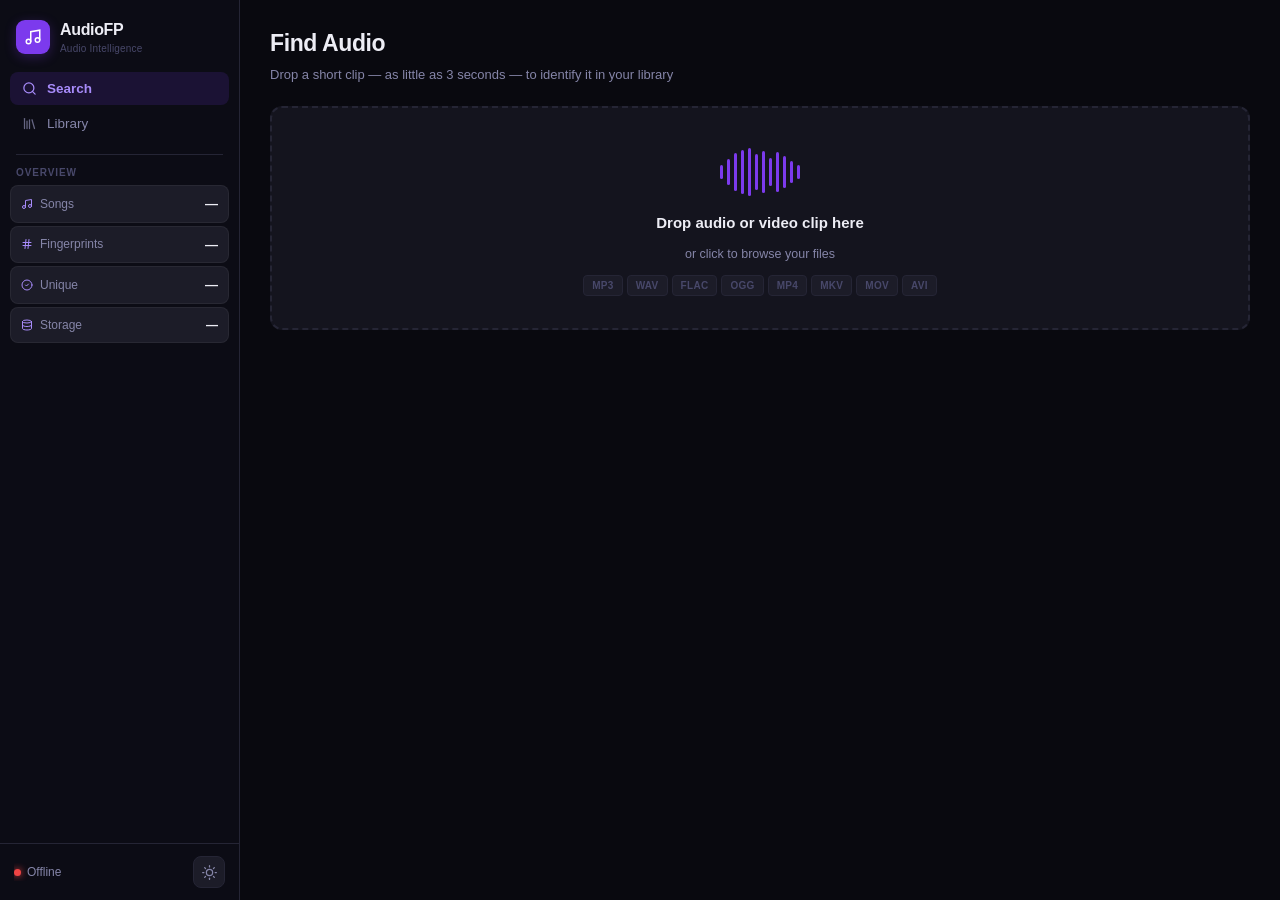
==== commit 743f35f0: "Complete UI Upgrade" ====
--- a/fingerprint/static/index.html
+++ b/fingerprint/static/index.html
@@ -1,53 +1,74 @@
 <!DOCTYPE html>
-<html lang="en">
+<html lang="en" data-theme="dark">
 
 <head>
   <meta charset="UTF-8" />
   <meta name="viewport" content="width=device-width, initial-scale=1.0" />
-  <title>AudioFP - Audio Intelligence Platform</title>
+  <title>AudioFP — Audio Intelligence Platform</title>
   <link rel="icon" type="image/svg+xml"
-    href="data:image/svg+xml,%3Csvg xmlns='http://www.w3.org/2000/svg' viewBox='0 0 64 64'%3E%3Crect width='64' height='64' rx='14' fill='%230d0d13'/%3E%3Cpath d='M32 8c-2 0-3.5 1.5-3.5 3.5V44a7 7 0 1 0 3.5-6.06V11.5c0-.83.67-1.5 1.5-1.5s1.5.67 1.5 1.5v4a1.5 1.5 0 0 0 3 0v-4C38 8.46 35.3 6 32 8z' fill='%23a78bfa'/%3E%3Ccircle cx='28.5' cy='47' r='5' fill='%237c3aed'/%3E%3Crect x='14' y='24' width='3' height='16' rx='1.5' fill='%237c3aed' opacity='.5'/%3E%3Crect x='20' y='20' width='3' height='24' rx='1.5' fill='%237c3aed' opacity='.65'/%3E%3Crect x='41' y='18' width='3' height='22' rx='1.5' fill='%237c3aed' opacity='.65'/%3E%3Crect x='47' y='22' width='3' height='18' rx='1.5' fill='%237c3aed' opacity='.5'/%3E%3C/svg%3E" />
-  <link rel="icon" type="image/png" href="/static/favicon.png" />
+    href="data:image/svg+xml,%3Csvg xmlns='http://www.w3.org/2000/svg' viewBox='0 0 64 64'%3E%3Crect width='64' height='64' rx='14' fill='%237c3aed'/%3E%3Cpath d='M9 18V5l12-2v13' stroke='white' stroke-width='2.5' stroke-linecap='round' fill='none'/%3E%3Ccircle cx='6' cy='18' r='3' fill='white'/%3E%3Ccircle cx='18' cy='16' r='3' fill='white'/%3E%3C/svg%3E" />
   <style>
-    /* ------------------------------------------------------------------ */
-    /* Reset & tokens                                                       */
-    /* ------------------------------------------------------------------ */
-    *,
-    *::before,
-    *::after {
-      box-sizing: border-box;
-      margin: 0;
-      padding: 0;
-    }
-
+    /* ── Reset ─────────────────────────────────────────────────────────── */
+    *, *::before, *::after { box-sizing: border-box; margin: 0; padding: 0; }
+
+    /* ── Design tokens (constant) ──────────────────────────────────────── */
     :root {
-      --bg: #0d0d13;
-      --bg2: #12121a;
-      --surface: #1a1a26;
-      --surface2: #22222e;
-      --border: #2a2a3c;
-      --border2: #36365040;
-      --text: #e2e8f0;
-      --text2: #94a3b8;
-      --muted: #475569;
-      --accent: #7c3aed;
-      --accent2: #a78bfa;
-      --accent-bg: rgba(124, 58, 237, .13);
-      --accent-glow: rgba(124, 58, 237, .25);
-      --green: #10b981;
-      --green-bg: rgba(16, 185, 129, .12);
-      --red: #ef4444;
-      --red-bg: rgba(239, 68, 68, .12);
-      --yellow: #f59e0b;
-      --r: 12px;
-      --r-sm: 8px;
-      font-family: -apple-system, BlinkMacSystemFont, 'Segoe UI', Roboto, sans-serif;
-    }
-
-    html,
-    body {
-      height: 100%;
-    }
+      --accent:       #7c3aed;
+      --accent-glow:  rgba(124, 58, 237, .28);
+      --green:        #10b981;
+      --green-dim:    rgba(16, 185, 129, .12);
+      --red:          #ef4444;
+      --red-dim:      rgba(239, 68, 68, .12);
+      --yellow:       #f59e0b;
+      --indigo:       #6366f1;
+      --indigo-dim:   rgba(99, 102, 241, .12);
+      --r:            12px;
+      --r-sm:          8px;
+      --r-xs:          6px;
+      --sidebar-w:   240px;
+      font-family: -apple-system, BlinkMacSystemFont, 'Inter', 'Segoe UI', Roboto, sans-serif;
+    }
+
+    /* ── Dark theme ────────────────────────────────────────────────────── */
+    [data-theme="dark"] {
+      --bg:           #09090f;
+      --bg2:          #0e0e17;
+      --surface:      #14141e;
+      --surface2:     #1c1c28;
+      --surface3:     #242434;
+      --border:       #252535;
+      --border-sub:   rgba(255, 255, 255, .05);
+      --text:         #ededf5;
+      --text2:        #8585a8;
+      --muted:        #48486a;
+      --accent-soft:  #a78bfa;
+      --accent-dim:   rgba(124, 58, 237, .14);
+      --sidebar-bg:   #0c0c15;
+      --nav-bg:       rgba(9, 9, 15, .88);
+      --shadow:       0 4px 24px rgba(0, 0, 0, .4);
+    }
+
+    /* ── Light theme ───────────────────────────────────────────────────── */
+    [data-theme="light"] {
+      --bg:           #f2f3fb;
+      --bg2:          #e8e9f5;
+      --surface:      #ffffff;
+      --surface2:     #f6f7fd;
+      --surface3:     #ecedf8;
+      --border:       #ddddf0;
+      --border-sub:   rgba(0, 0, 0, .06);
+      --text:         #111122;
+      --text2:        #55557a;
+      --muted:        #9090b0;
+      --accent-soft:  #6d28d9;
+      --accent-dim:   rgba(124, 58, 237, .08);
+      --sidebar-bg:   #ffffff;
+      --nav-bg:       rgba(255, 255, 255, .92);
+      --shadow:       0 4px 24px rgba(0, 0, 0, .08);
+    }
+
+    /* ── Base ──────────────────────────────────────────────────────────── */
+    html, body { height: 100%; }
 
     body {
       background: var(--bg);
@@ -56,82 +77,174 @@
       line-height: 1.5;
     }
 
-    /* ------------------------------------------------------------------ */
-    /* Navigation                                                           */
-    /* ------------------------------------------------------------------ */
-    .nav {
+    /* Smooth theme transitions on key surfaces */
+    body, .sidebar, .mobile-topbar, .surface-trans,
+    .drop-zone, .drop-zone-compact, .file-bar, .result-card,
+    .best-match-card, .song-card, .job-card, .upload-panel,
+    .text-input, .stat-row, .lib-toolbar, .mobile-tabs {
+      transition: background-color .25s ease, border-color .2s ease, color .2s ease;
+    }
+
+    /* ── App shell ─────────────────────────────────────────────────────── */
+    .app-shell {
+      display: flex;
+      min-height: 100vh;
+    }
+
+    /* ═══════════════════════════════════════════════════════════════════ */
+    /*  SIDEBAR                                                            */
+    /* ═══════════════════════════════════════════════════════════════════ */
+    .sidebar {
+      width: var(--sidebar-w);
+      flex-shrink: 0;
+      background: var(--sidebar-bg);
+      border-right: 1px solid var(--border);
+      display: flex;
+      flex-direction: column;
       position: sticky;
       top: 0;
-      z-index: 100;
-      display: flex;
-      align-items: center;
-      gap: 12px;
-      padding: 0 28px;
-      height: 54px;
-      background: rgba(18, 18, 26, .92);
-      border-bottom: 1px solid var(--border);
-      backdrop-filter: blur(16px);
-    }
-
-    .nav-logo {
+      height: 100vh;
+      overflow-y: auto;
+      scrollbar-width: none;
+    }
+    .sidebar::-webkit-scrollbar { display: none; }
+
+    /* Logo */
+    .sidebar-logo {
       display: flex;
       align-items: center;
       gap: 10px;
+      padding: 18px 16px 12px;
       font-size: 16px;
-      font-weight: 700;
-      letter-spacing: -.2px;
+      font-weight: 750;
+      letter-spacing: -.35px;
       color: var(--text);
-      text-decoration: none;
+      user-select: none;
+    }
+
+    .logo-icon {
+      width: 34px;
+      height: 34px;
+      border-radius: 9px;
+      background: var(--accent);
+      display: flex;
+      align-items: center;
+      justify-content: center;
+      color: #fff;
       flex-shrink: 0;
-    }
-
-    .nav-logo-icon {
-      width: 30px;
-      height: 30px;
-      border-radius: 8px;
-      background: var(--accent-bg);
-      border: 1px solid var(--accent);
-      display: flex;
-      align-items: center;
-      justify-content: center;
-      color: var(--accent2);
-    }
-
-    .nav-tabs {
-      display: flex;
+      box-shadow: 0 3px 12px var(--accent-glow);
+    }
+
+    .logo-sub {
+      font-size: 10px;
+      font-weight: 400;
+      color: var(--muted);
+      letter-spacing: .2px;
+      display: block;
+      margin-top: -1px;
+    }
+
+    /* Nav */
+    .sidebar-nav {
+      padding: 4px 10px;
+      display: flex;
+      flex-direction: column;
       gap: 2px;
-      margin: 0 auto;
-    }
-
-    .nav-tab {
-      padding: 6px 16px;
+    }
+
+    .nav-item {
+      display: flex;
+      align-items: center;
+      gap: 10px;
+      padding: 9px 12px;
       border-radius: var(--r-sm);
       border: none;
       cursor: pointer;
-      font-size: 13px;
+      font-size: 13.5px;
       font-weight: 500;
       background: transparent;
       color: var(--text2);
-      transition: all .15s;
-    }
-
-    .nav-tab:hover {
-      background: var(--surface);
-      color: var(--text);
-    }
-
-    .nav-tab.active {
-      background: var(--accent-bg);
-      color: var(--accent2);
-    }
-
-    .nav-status {
-      display: flex;
-      align-items: center;
-      gap: 8px;
+      transition: background .15s, color .15s;
+      text-align: left;
+      width: 100%;
+    }
+    .nav-item svg { flex-shrink: 0; opacity: .75; }
+    .nav-item:hover { background: var(--surface2); color: var(--text); }
+    .nav-item.active {
+      background: var(--accent-dim);
+      color: var(--accent-soft);
+      font-weight: 600;
+    }
+    .nav-item.active svg { opacity: 1; }
+
+    /* Divider & section label */
+    .sidebar-sep {
+      height: 1px;
+      background: var(--border);
+      margin: 10px 16px;
+    }
+
+    .sidebar-label {
+      padding: 0 16px 5px;
+      font-size: 10px;
+      font-weight: 700;
+      text-transform: uppercase;
+      letter-spacing: .9px;
+      color: var(--muted);
+    }
+
+    /* Stats */
+    .sidebar-stats {
+      padding: 0 10px;
+      display: flex;
+      flex-direction: column;
+      gap: 3px;
+    }
+
+    .stat-row {
+      display: flex;
+      align-items: center;
+      justify-content: space-between;
+      padding: 8px 10px;
+      border-radius: var(--r-sm);
+      background: var(--surface2);
+      border: 1px solid var(--border-sub);
+    }
+
+    .stat-row-label {
+      display: flex;
+      align-items: center;
+      gap: 7px;
       font-size: 12px;
       color: var(--text2);
-      flex-shrink: 0;
+    }
+    .stat-row-label svg { color: var(--accent-soft); flex-shrink: 0; }
+
+    .stat-row-value {
+      font-size: 13px;
+      font-weight: 700;
+      color: var(--text);
+    }
+
+    /* Footer */
+    .sidebar-footer {
+      margin-top: auto;
+      padding: 12px 14px;
+      border-top: 1px solid var(--border);
+      display: flex;
+      align-items: center;
+      justify-content: space-between;
+      gap: 8px;
+    }
+
+    .status-pill {
+      display: flex;
+      align-items: center;
+      gap: 6px;
+      font-size: 12px;
+      color: var(--text2);
+      min-width: 0;
+      overflow: hidden;
     }
 
     .status-dot {
@@ -139,136 +252,161 @@
       height: 7px;
       border-radius: 50%;
       background: var(--green);
-      box-shadow: 0 0 8px var(--green);
+      box-shadow: 0 0 7px var(--green);
       flex-shrink: 0;
     }
-
-    .status-dot.warn {
-      background: var(--yellow);
-      box-shadow: 0 0 8px var(--yellow);
-    }
-
-    .status-dot.error {
-      background: var(--red);
-      box-shadow: 0 0 8px var(--red);
-    }
-
-    /* ------------------------------------------------------------------ */
-    /* Layout                                                               */
-    /* ------------------------------------------------------------------ */
-    .main {
-      max-width: 1200px;
-      margin: 0 auto;
-      padding: 20px 24px 60px;
-    }
-
-    .view {
+    .status-dot.warn  { background: var(--yellow); box-shadow: 0 0 7px var(--yellow); }
+    .status-dot.error { background: var(--red);    box-shadow: 0 0 7px var(--red); }
+
+    .theme-btn {
+      width: 32px;
+      height: 32px;
+      border-radius: var(--r-sm);
+      border: 1px solid var(--border);
+      background: var(--surface2);
+      color: var(--text2);
+      cursor: pointer;
+      display: flex;
+      align-items: center;
+      justify-content: center;
+      transition: all .15s;
+      flex-shrink: 0;
+    }
+    .theme-btn:hover {
+      background: var(--accent-dim);
+      border-color: var(--accent);
+      color: var(--accent-soft);
+    }
+
+    /* ═══════════════════════════════════════════════════════════════════ */
+    /*  MOBILE TOP BAR                                                     */
+    /* ═══════════════════════════════════════════════════════════════════ */
+    .mobile-topbar {
       display: none;
-    }
-
-    .view.active {
-      display: block;
-    }
-
-    .view-header {
-      margin-bottom: 16px;
-    }
-
-    .view-header h1 {
-      font-size: 22px;
+      position: sticky;
+      top: 0;
+      z-index: 200;
+      height: 52px;
+      background: var(--nav-bg);
+      backdrop-filter: blur(18px);
+      -webkit-backdrop-filter: blur(18px);
+      border-bottom: 1px solid var(--border);
+      padding: 0 16px;
+      align-items: center;
+      justify-content: space-between;
+      gap: 12px;
+    }
+
+    .mobile-logo {
+      display: flex;
+      align-items: center;
+      gap: 9px;
+      font-size: 15px;
       font-weight: 700;
-      margin-bottom: 3px;
-    }
-
-    .view-header p {
+      color: var(--text);
+    }
+
+    .mobile-topbar-right {
+      display: flex;
+      align-items: center;
+      gap: 8px;
+    }
+
+    /* ═══════════════════════════════════════════════════════════════════ */
+    /*  MOBILE BOTTOM TABS                                                 */
+    /* ═══════════════════════════════════════════════════════════════════ */
+    .mobile-tabs {
+      display: none;
+      position: fixed;
+      bottom: 0;
+      left: 0;
+      right: 0;
+      background: var(--nav-bg);
+      backdrop-filter: blur(18px);
+      -webkit-backdrop-filter: blur(18px);
+      border-top: 1px solid var(--border);
+      padding: 6px 0 calc(6px + env(safe-area-inset-bottom));
+      z-index: 200;
+      justify-content: center;
+    }
+
+    .mobile-tab {
+      flex: 1;
+      max-width: 140px;
+      display: flex;
+      flex-direction: column;
+      align-items: center;
+      gap: 3px;
+      padding: 5px 4px;
+      background: transparent;
+      border: none;
+      cursor: pointer;
+      color: var(--muted);
+      font-size: 10.5px;
+      font-weight: 500;
+      transition: color .15s;
+      border-radius: var(--r-sm);
+    }
+    .mobile-tab svg { width: 22px; height: 22px; }
+    .mobile-tab.active { color: var(--accent-soft); }
+
+    /* ═══════════════════════════════════════════════════════════════════ */
+    /*  MAIN CONTENT                                                       */
+    /* ═══════════════════════════════════════════════════════════════════ */
+    .content {
+      flex: 1;
+      min-width: 0;
+      padding: 26px 30px 70px;
+    }
+
+    .view { display: none; }
+    .view.active { display: block; }
+
+    /* Page header */
+    .page-header {
+      margin-bottom: 22px;
+    }
+    .page-header h1 {
+      font-size: 23px;
+      font-weight: 750;
+      letter-spacing: -.4px;
+      margin-bottom: 4px;
+    }
+    .page-header p {
       font-size: 13px;
       color: var(--text2);
     }
 
-    /* ------------------------------------------------------------------ */
-    /* Stats strip (compact, inside search view)                            */
-    /* ------------------------------------------------------------------ */
-    .stats-strip {
-      display: grid;
-      grid-template-columns: repeat(4, 1fr);
-      gap: 10px;
-      margin-bottom: 18px;
-    }
-
-    .stat-card {
-      background: var(--surface);
-      border: 1px solid var(--border);
-      border-radius: var(--r-sm);
-      padding: 12px 14px;
-      display: flex;
-      align-items: center;
-      gap: 12px;
-    }
-
-    .stat-icon {
-      width: 34px;
-      height: 34px;
-      border-radius: 8px;
-      flex-shrink: 0;
-      display: flex;
-      align-items: center;
-      justify-content: center;
-      background: var(--accent-bg);
-      border: 1px solid var(--border);
-      color: var(--accent2);
-    }
-
-    .stat-info {
-      min-width: 0;
-    }
-
-    .stat-label {
-      font-size: 10px;
-      color: var(--muted);
-      text-transform: uppercase;
-      letter-spacing: .5px;
-      line-height: 1.2;
-    }
-
-    .stat-value {
-      font-size: 20px;
-      font-weight: 700;
-      line-height: 1.2;
-    }
-
-    /* ------------------------------------------------------------------ */
-    /* Drop zone - compact bar style                                        */
-    /* ------------------------------------------------------------------ */
+    /* ═══════════════════════════════════════════════════════════════════ */
+    /*  SEARCH DROP ZONE — Large, centered                                 */
+    /* ═══════════════════════════════════════════════════════════════════ */
     .drop-zone {
       position: relative;
-      border: 2px dashed var(--border2);
+      border: 2px dashed var(--border);
       border-radius: var(--r);
-      padding: 16px 20px;
+      padding: 40px 24px 32px;
       cursor: pointer;
-      transition: all .2s;
       background: var(--surface);
       overflow: hidden;
       display: flex;
-      align-items: center;
-      gap: 16px;
-    }
-
+      flex-direction: column;
+      align-items: center;
+      gap: 10px;
+      text-align: center;
+    }
+
+    /* Radial glow on hover */
     .drop-zone::before {
       content: '';
       position: absolute;
       inset: 0;
       opacity: 0;
-      background: radial-gradient(ellipse at 50% 0%, var(--accent-glow), transparent 70%);
-      transition: opacity .3s;
-    }
-
-    .drop-zone:hover::before,
-    .drop-zone.hover::before {
-      opacity: 1;
-    }
-
-    .drop-zone:hover,
-    .drop-zone.hover {
+      background: radial-gradient(ellipse at 50% 110%, var(--accent-glow), transparent 60%);
+      transition: opacity .35s;
+      pointer-events: none;
+    }
+    .drop-zone:hover::before, .drop-zone.hover::before { opacity: 1; }
+    .drop-zone:hover, .drop-zone.hover {
       border-color: var(--accent);
       border-style: solid;
     }
@@ -282,77 +420,116 @@
       height: 100%;
     }
 
-    .dz-icon {
-      width: 40px;
-      height: 40px;
-      flex-shrink: 0;
-      background: var(--accent-bg);
-      border-radius: 10px;
-      border: 1px solid var(--accent);
-      display: flex;
-      align-items: center;
-      justify-content: center;
-      color: var(--accent2);
+    /* Animated waveform bars */
+    .dz-wave {
+      display: flex;
+      align-items: center;
+      gap: 4px;
+      height: 48px;
+      margin-bottom: 6px;
       position: relative;
       z-index: 1;
     }
 
-    .dz-text {
+    .dz-bar {
+      width: 3px;
+      border-radius: 2px;
+      background: var(--accent);
+      animation: wave-idle 2s ease-in-out infinite;
+      transform-origin: bottom center;
+    }
+
+    .dz-bar:nth-child(1)  { height: 14px; animation-delay:  0.00s; }
+    .dz-bar:nth-child(2)  { height: 26px; animation-delay:  0.12s; }
+    .dz-bar:nth-child(3)  { height: 38px; animation-delay:  0.24s; }
+    .dz-bar:nth-child(4)  { height: 44px; animation-delay:  0.36s; }
+    .dz-bar:nth-child(5)  { height: 48px; animation-delay:  0.48s; }
+    .dz-bar:nth-child(6)  { height: 36px; animation-delay:  0.60s; }
+    .dz-bar:nth-child(7)  { height: 42px; animation-delay:  0.72s; }
+    .dz-bar:nth-child(8)  { height: 28px; animation-delay:  0.84s; }
+    .dz-bar:nth-child(9)  { height: 40px; animation-delay:  0.96s; }
+    .dz-bar:nth-child(10) { height: 32px; animation-delay:  1.08s; }
+    .dz-bar:nth-child(11) { height: 22px; animation-delay:  1.20s; }
+    .dz-bar:nth-child(12) { height: 14px; animation-delay:  1.32s; }
+
+    @keyframes wave-idle {
+      0%,100% { transform: scaleY(1.0); opacity: .4; }
+      50%      { transform: scaleY(.45); opacity: .75; }
+    }
+
+    .drop-zone:hover .dz-bar, .drop-zone.hover .dz-bar {
+      animation: wave-active .65s ease-in-out infinite;
+    }
+
+    @keyframes wave-active {
+      0%,100% { transform: scaleY(1.0); opacity: .9; }
+      50%      { transform: scaleY(.35); opacity: 1; }
+    }
+
+    .dz-title {
+      font-size: 15px;
+      font-weight: 650;
+      color: var(--text);
       position: relative;
       z-index: 1;
     }
 
-    .dz-text h3 {
-      font-size: 13.5px;
+    .dz-sub {
+      font-size: 12.5px;
+      color: var(--text2);
+      position: relative;
+      z-index: 1;
+    }
+
+    .dz-formats {
+      display: flex;
+      flex-wrap: wrap;
+      justify-content: center;
+      gap: 4px;
+      position: relative;
+      z-index: 1;
+      margin-top: 2px;
+    }
+
+    .fmt-pill {
+      padding: 2px 8px;
+      border-radius: 4px;
+      background: var(--surface2);
+      border: 1px solid var(--border);
+      font-size: 10px;
+      color: var(--muted);
       font-weight: 600;
-      line-height: 1.3;
-    }
-
-    .dz-text p {
-      font-size: 12px;
-      color: var(--text2);
-      margin-top: 1px;
-    }
-
-    .dz-text .hint {
-      font-size: 10.5px;
-      color: var(--muted);
       letter-spacing: .3px;
-      text-transform: uppercase;
-      margin-top: 2px;
-    }
-
-    /* ------------------------------------------------------------------ */
-    /* File preview bar                                                     */
-    /* ------------------------------------------------------------------ */
+    }
+
+    /* ═══════════════════════════════════════════════════════════════════ */
+    /*  FILE BAR                                                           */
+    /* ═══════════════════════════════════════════════════════════════════ */
     .file-bar {
       display: flex;
       align-items: center;
       gap: 12px;
       padding: 10px 14px;
-      margin-top: 10px;
+      margin-top: 12px;
       background: var(--surface);
       border-radius: var(--r-sm);
       border: 1px solid var(--border);
     }
 
     .file-bar-icon {
-      width: 32px;
-      height: 32px;
-      border-radius: 8px;
+      width: 36px;
+      height: 36px;
+      border-radius: 9px;
       flex-shrink: 0;
-      background: var(--accent-bg);
-      border: 1px solid var(--accent);
+      background: var(--accent-dim);
+      border: 1px solid rgba(124, 58, 237, .3);
       display: flex;
       align-items: center;
       justify-content: center;
-      color: var(--accent2);
-    }
-
-    .file-bar-info {
-      flex: 1;
-      min-width: 0;
-    }
+      color: var(--accent-soft);
+    }
+
+    .file-bar-info { flex: 1; min-width: 0; }
 
     .file-bar-name {
       font-size: 13px;
@@ -372,53 +549,54 @@
       width: 28px;
       height: 28px;
       border-radius: var(--r-sm);
-      border: none;
+      border: 1px solid transparent;
       cursor: pointer;
-      font-size: 16px;
-      line-height: 1;
       background: transparent;
       color: var(--muted);
       flex-shrink: 0;
       display: flex;
       align-items: center;
       justify-content: center;
+      font-size: 16px;
+      line-height: 1;
       transition: all .15s;
     }
-
     .icon-btn:hover {
-      background: var(--red-bg);
+      background: var(--red-dim);
       color: var(--red);
-    }
-
-    /* ------------------------------------------------------------------ */
-    /* Buttons                                                              */
-    /* ------------------------------------------------------------------ */
+      border-color: rgba(239, 68, 68, .25);
+    }
+
+    /* ═══════════════════════════════════════════════════════════════════ */
+    /*  BUTTONS                                                            */
+    /* ═══════════════════════════════════════════════════════════════════ */
     .btn {
       display: inline-flex;
       align-items: center;
-      gap: 8px;
+      gap: 7px;
       padding: 9px 20px;
       border-radius: var(--r-sm);
       border: none;
       cursor: pointer;
       font-size: 13px;
-      font-weight: 600;
+      font-weight: 650;
       transition: all .15s;
       text-decoration: none;
       white-space: nowrap;
+      letter-spacing: -.1px;
     }
 
     .btn-primary {
       background: var(--accent);
       color: #fff;
-      box-shadow: 0 0 24px var(--accent-glow);
-    }
-
+      box-shadow: 0 2px 16px var(--accent-glow);
+    }
     .btn-primary:hover:not(:disabled) {
       background: #6d28d9;
-      box-shadow: 0 0 32px var(--accent-glow);
-    }
-
+      box-shadow: 0 4px 24px var(--accent-glow);
+      transform: translateY(-1px);
+    }
+    .btn-primary:active:not(:disabled) { transform: none; }
     .btn-primary:disabled {
       opacity: .45;
       cursor: not-allowed;
@@ -426,21 +604,17 @@
     }
 
     .btn-ghost {
-      background: var(--surface);
+      background: transparent;
       border: 1px solid var(--border);
       color: var(--text2);
-      font-size: 12px;
-      padding: 6px 12px;
-    }
-
-    .btn-ghost:hover {
-      color: var(--text);
-      border-color: var(--border2);
-    }
-
-    /* ------------------------------------------------------------------ */
-    /* Search action row                                                    */
-    /* ------------------------------------------------------------------ */
+      font-size: 12.5px;
+      padding: 7px 12px;
+    }
+    .btn-ghost:hover { color: var(--text); background: var(--surface2); }
+
+    /* ═══════════════════════════════════════════════════════════════════ */
+    /*  SEARCH ACTIONS ROW                                                 */
+    /* ═══════════════════════════════════════════════════════════════════ */
     .search-actions {
       display: flex;
       align-items: center;
@@ -448,63 +622,171 @@
       margin-top: 10px;
     }
 
-    .search-actions .btn {
+    .search-actions .btn-primary {
       flex: 1;
       justify-content: center;
     }
 
-    .topk-select {
-      display: flex;
-      align-items: center;
-      gap: 6px;
+    .topk-wrap {
+      display: flex;
+      align-items: center;
+      gap: 7px;
       flex-shrink: 0;
     }
 
-    .topk-select label {
-      font-size: 11.5px;
+    .topk-wrap label {
+      font-size: 12px;
       color: var(--text2);
       white-space: nowrap;
     }
 
-    .topk-select select {
+    select {
       background: var(--surface);
       color: var(--text);
       border: 1px solid var(--border);
-      border-radius: 6px;
-      padding: 7px 10px;
+      border-radius: var(--r-xs);
+      padding: 8px 10px;
       font-size: 12px;
       outline: none;
       cursor: pointer;
-      appearance: auto;
-    }
-
-    .topk-select select:focus {
-      border-color: var(--accent);
-    }
-
-    /* ------------------------------------------------------------------ */
-    /* Search results - card grid                                           */
-    /* ------------------------------------------------------------------ */
-    .results-bar {
+      transition: border-color .15s;
+    }
+    select:focus { border-color: var(--accent); }
+
+    /* ═══════════════════════════════════════════════════════════════════ */
+    /*  SEARCH RESULTS                                                     */
+    /* ═══════════════════════════════════════════════════════════════════ */
+    .results-header {
       display: flex;
       align-items: center;
       justify-content: space-between;
-      margin: 18px 0 12px;
-    }
-
-    .results-bar h2 {
-      font-size: 15px;
-      font-weight: 600;
-    }
+      margin: 24px 0 14px;
+    }
+
+    .results-header h2 { font-size: 16px; font-weight: 700; }
 
     .results-meta {
-      font-size: 11.5px;
+      display: flex;
+      align-items: center;
+      gap: 6px;
+    }
+
+    .meta-pill {
+      padding: 3px 9px;
+      border-radius: 20px;
+      background: var(--surface2);
+      border: 1px solid var(--border);
+      font-size: 11px;
       color: var(--text2);
     }
 
+    /* ── Best match hero card ─── */
+    .best-match-card {
+      position: relative;
+      overflow: hidden;
+      background: var(--surface);
+      border: 1px solid var(--accent);
+      border-radius: var(--r);
+      padding: 20px;
+      display: flex;
+      gap: 18px;
+      align-items: flex-start;
+      margin-bottom: 12px;
+      box-shadow: 0 0 28px var(--accent-glow), inset 0 0 60px rgba(124, 58, 237, .04);
+    }
+
+    .best-match-card::after {
+      content: '';
+      position: absolute;
+      top: 0; left: 0; right: 0;
+      height: 2px;
+      background: linear-gradient(90deg, var(--accent), var(--accent-soft));
+    }
+
+    .best-art {
+      width: 66px;
+      height: 66px;
+      border-radius: 10px;
+      flex-shrink: 0;
+      display: flex;
+      align-items: flex-end;
+      justify-content: center;
+      overflow: hidden;
+      padding-bottom: 6px;
+      gap: 3px;
+    }
+
+    .best-art-bar {
+      width: 4px;
+      border-radius: 2px;
+      background: rgba(255,255,255,.75);
+    }
+
+    .best-info { flex: 1; min-width: 0; }
+
+    .best-badge {
+      display: inline-flex;
+      align-items: center;
+      gap: 4px;
+      padding: 2px 8px;
+      border-radius: 4px;
+      background: var(--accent-dim);
+      border: 1px solid rgba(124, 58, 237, .3);
+      font-size: 10px;
+      font-weight: 700;
+      color: var(--accent-soft);
+      text-transform: uppercase;
+      letter-spacing: .6px;
+      margin-bottom: 7px;
+    }
+
+    .best-title {
+      font-size: 18px;
+      font-weight: 750;
+      letter-spacing: -.3px;
+      line-height: 1.3;
+      word-break: break-word;
+    }
+
+    .best-artist {
+      font-size: 13px;
+      color: var(--text2);
+      margin-top: 3px;
+    }
+
+    .best-footer {
+      margin-top: 12px;
+      display: flex;
+      align-items: center;
+      gap: 8px;
+      flex-wrap: wrap;
+    }
+
+    .best-score-wrap {
+      text-align: right;
+      flex-shrink: 0;
+    }
+
+    .best-score {
+      font-size: 46px;
+      font-weight: 800;
+      line-height: 1;
+      color: var(--accent-soft);
+      letter-spacing: -3px;
+    }
+
+    .best-score-label {
+      font-size: 10px;
+      color: var(--muted);
+      text-transform: uppercase;
+      letter-spacing: .6px;
+      margin-top: 3px;
+    }
+
+    /* ── Other results grid ─── */
     .results-grid {
       display: grid;
-      grid-template-columns: repeat(auto-fill, minmax(240px, 1fr));
+      grid-template-columns: repeat(auto-fill, minmax(230px, 1fr));
       gap: 10px;
     }
 
@@ -512,23 +794,17 @@
       background: var(--surface);
       border: 1px solid var(--border);
       border-radius: var(--r);
-      padding: 16px;
+      padding: 15px;
       display: flex;
       flex-direction: column;
       gap: 10px;
-      transition: border-color .15s;
-    }
-
+    }
     .result-card:hover {
-      border-color: var(--border2);
-    }
-
-    .result-card.best {
-      border-color: var(--accent);
-      box-shadow: 0 0 16px var(--accent-glow);
-    }
-
-    .result-card-header {
+      border-color: rgba(124, 58, 237, .4);
+      box-shadow: 0 4px 20px rgba(0,0,0,.1);
+    }
+
+    .result-header {
       display: flex;
       align-items: flex-start;
       justify-content: space-between;
@@ -536,8 +812,8 @@
     }
 
     .result-title {
-      font-size: 13.5px;
-      font-weight: 600;
+      font-size: 13px;
+      font-weight: 650;
       line-height: 1.35;
       word-break: break-word;
     }
@@ -548,124 +824,199 @@
       margin-top: 2px;
     }
 
-    .result-score {
-      text-align: right;
-      flex-shrink: 0;
-    }
+    .result-score { text-align: right; flex-shrink: 0; }
 
     .score-pct {
       font-size: 22px;
-      font-weight: 700;
-      color: var(--accent2);
+      font-weight: 800;
+      color: var(--accent-soft);
       line-height: 1;
     }
 
     .score-label {
       font-size: 9.5px;
       color: var(--muted);
-      margin-top: 2px;
       text-transform: uppercase;
       letter-spacing: .5px;
     }
 
     .conf-track {
       height: 3px;
-      background: var(--border);
+      background: var(--surface3);
       border-radius: 2px;
       overflow: hidden;
     }
 
     .conf-fill {
       height: 100%;
+      background: linear-gradient(90deg, var(--accent), var(--accent-soft));
       border-radius: 2px;
-      background: linear-gradient(90deg, var(--accent) 0%, var(--accent2) 100%);
-      transition: width .5s cubic-bezier(.4, 0, .2, 1);
-    }
-
+      transition: width .6s cubic-bezier(.4, 0, .2, 1);
+    }
+
+    /* Tags */
     .tags {
       display: flex;
-      gap: 6px;
+      gap: 5px;
       flex-wrap: wrap;
     }
 
     .tag {
       display: inline-flex;
       align-items: center;
-      gap: 4px;
+      gap: 3px;
+      padding: 3px 8px;
+      border-radius: 5px;
       font-size: 10.5px;
       color: var(--text2);
-    }
-
-    .tag svg {
-      color: var(--accent2);
-      flex-shrink: 0;
-    }
-
+      background: var(--surface2);
+      border: 1px solid var(--border-sub);
+    }
+    .tag svg { color: var(--accent-soft); flex-shrink: 0; }
+
+    /* No results */
     .no-results {
       text-align: center;
-      padding: 40px 20px;
+      padding: 56px 20px;
       background: var(--surface);
       border-radius: var(--r);
-      border: 1px dashed var(--border2);
+      border: 1px dashed var(--border);
       margin-top: 16px;
     }
-
-    .no-results h3 {
-      font-size: 15px;
-      margin-bottom: 6px;
-    }
-
-    .no-results p {
-      font-size: 12.5px;
-      color: var(--text2);
-    }
-
-    /* ------------------------------------------------------------------ */
-    /* Library                                                              */
-    /* ------------------------------------------------------------------ */
-    .dir-row {
-      display: flex;
+    .no-results-emoji { font-size: 38px; margin-bottom: 14px; }
+    .no-results h3 { font-size: 16px; font-weight: 650; margin-bottom: 7px; }
+    .no-results p { font-size: 13px; color: var(--text2); max-width: 300px; margin: 0 auto; }
+
+    /* ═══════════════════════════════════════════════════════════════════ */
+    /*  LIBRARY — UPLOAD PANELS                                            */
+    /* ═══════════════════════════════════════════════════════════════════ */
+    .upload-row {
+      display: grid;
+      grid-template-columns: 1fr 1fr;
+      gap: 12px;
+      margin-bottom: 14px;
+    }
+
+    .upload-panel {
+      background: var(--surface);
+      border: 1px solid var(--border);
+      border-radius: var(--r);
+      overflow: hidden;
+    }
+
+    .panel-header {
+      display: flex;
+      align-items: center;
       gap: 8px;
-      margin-top: 12px;
+      padding: 11px 14px;
+      border-bottom: 1px solid var(--border);
+    }
+
+    .panel-header h3 { font-size: 13px; font-weight: 650; }
+
+    .panel-icon {
+      width: 28px;
+      height: 28px;
+      border-radius: 7px;
+      background: var(--accent-dim);
+      border: 1px solid rgba(124, 58, 237, .25);
+      display: flex;
+      align-items: center;
+      justify-content: center;
+      color: var(--accent-soft);
+      flex-shrink: 0;
+    }
+
+    .panel-body { padding: 14px; }
+
+    /* Compact drop zone for library panel */
+    .drop-zone-compact {
+      position: relative;
+      border: 2px dashed var(--border);
+      border-radius: var(--r-sm);
+      padding: 18px 14px;
+      cursor: pointer;
+      background: var(--surface2);
+      overflow: hidden;
+      display: flex;
+      align-items: center;
+      gap: 13px;
+      transition: border-color .2s;
+    }
+
+    .drop-zone-compact::before {
+      content: '';
+      position: absolute;
+      inset: 0;
+      opacity: 0;
+      background: radial-gradient(ellipse at 50% 110%, var(--accent-glow), transparent 60%);
+      transition: opacity .3s;
+      pointer-events: none;
+    }
+    .drop-zone-compact:hover::before, .drop-zone-compact.hover::before { opacity: 1; }
+    .drop-zone-compact:hover, .drop-zone-compact.hover {
+      border-color: var(--accent);
+      border-style: solid;
+    }
+
+    .drop-zone-compact input[type=file] {
+      position: absolute;
+      inset: 0;
+      opacity: 0;
+      cursor: pointer;
+      width: 100%;
+      height: 100%;
+    }
+
+    .dzc-icon {
+      width: 40px;
+      height: 40px;
+      border-radius: 9px;
+      background: var(--accent-dim);
+      border: 1px solid rgba(124, 58, 237, .3);
+      display: flex;
+      align-items: center;
+      justify-content: center;
+      color: var(--accent-soft);
+      flex-shrink: 0;
+      position: relative;
+      z-index: 1;
+    }
+
+    .dzc-text { position: relative; z-index: 1; }
+    .dzc-text h4 { font-size: 13px; font-weight: 650; }
+    .dzc-text p { font-size: 11.5px; color: var(--text2); margin-top: 2px; }
+
+    /* Directory input */
+    .dir-wrap {
+      display: flex;
+      gap: 8px;
+      margin-top: 8px;
     }
 
     .text-input {
       flex: 1;
-      padding: 8px 12px;
+      padding: 9px 12px;
       background: var(--surface);
       border: 1px solid var(--border);
       border-radius: var(--r-sm);
       color: var(--text);
-      font-size: 13px;
+      font-size: 12.5px;
       outline: none;
       transition: border-color .15s;
-    }
-
-    .text-input::placeholder {
-      color: var(--muted);
-    }
-
-    .text-input:focus {
-      border-color: var(--accent);
-    }
-
-    .lib-toolbar {
-      display: flex;
-      align-items: center;
-      justify-content: space-between;
-      margin: 16px 0 10px;
-    }
-
-    .lib-count {
-      font-size: 13px;
-      color: var(--text2);
-    }
-
+      min-width: 0;
+    }
+    .text-input::placeholder { color: var(--muted); }
+    .text-input:focus { border-color: var(--accent); }
+
+    /* ═══════════════════════════════════════════════════════════════════ */
+    /*  JOB CARDS                                                          */
+    /* ═══════════════════════════════════════════════════════════════════ */
     .job-list {
-      margin-top: 14px;
       display: flex;
       flex-direction: column;
       gap: 6px;
+      margin-bottom: 4px;
     }
 
     .job-card {
@@ -675,7 +1026,7 @@
       padding: 12px 14px;
     }
 
-    .job-header {
+    .job-top {
       display: flex;
       align-items: center;
       justify-content: space-between;
@@ -683,34 +1034,23 @@
     }
 
     .job-name {
-      font-size: 13px;
+      font-size: 12.5px;
       font-weight: 500;
-    }
-
-    .job-status {
-      font-size: 11.5px;
-      font-weight: 500;
-    }
-
-    .job-status.running {
-      color: var(--accent2);
-    }
-
-    .job-status.completed {
-      color: var(--green);
-    }
-
-    .job-status.failed {
-      color: var(--red);
-    }
-
-    .job-status.pending {
-      color: var(--muted);
-    }
+      white-space: nowrap;
+      overflow: hidden;
+      text-overflow: ellipsis;
+      max-width: 68%;
+    }
+
+    .job-status { font-size: 11.5px; font-weight: 650; }
+    .job-status.running   { color: var(--accent-soft); }
+    .job-status.completed { color: var(--green); }
+    .job-status.failed    { color: var(--red); }
+    .job-status.pending   { color: var(--muted); }
 
     .progress-track {
       height: 4px;
-      background: var(--border);
+      background: var(--surface3);
       border-radius: 3px;
       overflow: hidden;
     }
@@ -718,27 +1058,34 @@
     .progress-fill {
       height: 100%;
       border-radius: 3px;
-      background: linear-gradient(90deg, var(--accent), var(--accent2));
+      background: linear-gradient(90deg, var(--accent), var(--accent-soft));
       transition: width .3s;
     }
-
-    .progress-fill.done {
-      background: var(--green);
-    }
-
-    .progress-fill.error {
-      background: var(--red);
-    }
-
-    .job-sub {
-      font-size: 11px;
-      color: var(--text2);
-      margin-top: 5px;
-    }
-
+    .progress-fill.done  { background: var(--green); }
+    .progress-fill.error { background: var(--red); }
+
+    .job-sub { font-size: 11px; color: var(--text2); margin-top: 5px; }
+
+    /* ═══════════════════════════════════════════════════════════════════ */
+    /*  LIBRARY TOOLBAR                                                    */
+    /* ═══════════════════════════════════════════════════════════════════ */
+    .lib-toolbar {
+      display: flex;
+      align-items: center;
+      justify-content: space-between;
+      padding: 10px 0;
+      border-bottom: 1px solid var(--border);
+      margin-bottom: 14px;
+    }
+
+    .lib-count { font-size: 13px; color: var(--text2); font-weight: 500; }
+
+    /* ═══════════════════════════════════════════════════════════════════ */
+    /*  SONG CARDS                                                         */
+    /* ═══════════════════════════════════════════════════════════════════ */
     .songs-grid {
       display: grid;
-      grid-template-columns: repeat(4, 1fr);
+      grid-template-columns: repeat(auto-fill, minmax(190px, 1fr));
       gap: 10px;
     }
 
@@ -746,100 +1093,116 @@
       background: var(--surface);
       border: 1px solid var(--border);
       border-radius: var(--r);
-      padding: 14px;
+      overflow: hidden;
       display: flex;
       flex-direction: column;
-      gap: 8px;
-      transition: border-color .15s;
-    }
-
+    }
     .song-card:hover {
-      border-color: var(--border2);
-    }
-
-    .song-card-top {
-      display: flex;
-      align-items: flex-start;
-      justify-content: space-between;
-      gap: 6px;
+      border-color: rgba(124, 58, 237, .4);
+      box-shadow: 0 4px 20px rgba(0, 0, 0, .1);
+    }
+
+    .song-art {
+      height: 78px;
+      display: flex;
+      align-items: flex-end;
+      justify-content: center;
+      padding-bottom: 8px;
+      gap: 3px;
+      overflow: hidden;
+      position: relative;
+    }
+
+    .song-art-bar {
+      width: 4px;
+      border-radius: 2px;
+      background: rgba(255, 255, 255, .72);
+    }
+
+    .song-body {
+      padding: 11px 12px;
+      flex: 1;
+      display: flex;
+      flex-direction: column;
+      gap: 7px;
     }
 
     .song-title {
-      font-size: 13px;
-      font-weight: 600;
+      font-size: 12.5px;
+      font-weight: 650;
       line-height: 1.3;
       word-break: break-word;
+      display: -webkit-box;
+      -webkit-line-clamp: 2;
+      -webkit-box-orient: vertical;
+      overflow: hidden;
     }
 
     .song-artist {
       font-size: 11px;
       color: var(--text2);
-      margin-top: 2px;
+      margin-top: -4px;
     }
 
     .song-meta {
       display: flex;
       flex-wrap: wrap;
-      gap: 5px;
+      gap: 4px;
+      margin-top: auto;
     }
 
     .badge {
       display: inline-flex;
       align-items: center;
       gap: 3px;
-      padding: 2px 7px;
-      border-radius: 5px;
-      font-size: 10.5px;
-      background: var(--bg2);
+      padding: 2px 6px;
+      border-radius: 4px;
+      font-size: 10px;
+      background: var(--surface2);
       color: var(--text2);
-      border: 1px solid var(--border);
-    }
-
+      border: 1px solid var(--border-sub);
+    }
     .badge.video-badge {
-      background: rgba(99, 102, 241, .12);
+      background: var(--indigo-dim);
       color: #818cf8;
-      border-color: rgba(99, 102, 241, .35);
-    }
-
-    .song-card-actions {
-      display: flex;
-      align-items: center;
+      border-color: rgba(99, 102, 241, .3);
+    }
+
+    .song-footer {
+      display: flex;
+      align-items: center;
+      justify-content: flex-end;
       gap: 4px;
-      flex-shrink: 0;
+      padding: 7px 10px;
+      border-top: 1px solid var(--border);
     }
 
     .play-btn {
-      width: 26px;
-      height: 26px;
-      flex-shrink: 0;
-      border-radius: 6px;
+      width: 28px;
+      height: 28px;
+      border-radius: 7px;
       border: 1px solid var(--border);
       cursor: pointer;
       background: transparent;
-      color: var(--accent2);
+      color: var(--accent-soft);
       display: flex;
       align-items: center;
       justify-content: center;
       transition: all .15s;
-      font-size: 12px;
-    }
-
+    }
     .play-btn:hover {
-      background: var(--accent-bg);
+      background: var(--accent-dim);
+      border-color: rgba(124, 58, 237, .4);
+    }
+    .play-btn.playing {
+      background: var(--accent-dim);
       border-color: var(--accent);
     }
 
-    .play-btn.playing {
-      background: var(--accent-bg);
-      border-color: var(--accent);
-      color: var(--accent);
-    }
-
     .del-btn {
-      width: 26px;
-      height: 26px;
-      flex-shrink: 0;
-      border-radius: 6px;
+      width: 28px;
+      height: 28px;
+      border-radius: 7px;
       border: 1px solid var(--border);
       cursor: pointer;
       background: transparent;
@@ -848,51 +1211,45 @@
       align-items: center;
       justify-content: center;
       transition: all .15s;
-      font-size: 12px;
-    }
-
+    }
     .del-btn:hover {
-      background: var(--red-bg);
+      background: var(--red-dim);
       color: var(--red);
-      border-color: var(--red);
-    }
-
+      border-color: rgba(239, 68, 68, .3);
+    }
+
+    /* ═══════════════════════════════════════════════════════════════════ */
+    /*  INLINE AUDIO PLAYER                                                */
+    /* ═══════════════════════════════════════════════════════════════════ */
+    .inline-player {
+      padding: 8px 10px;
+      border-top: 1px solid var(--border);
+    }
+
+    .inline-player audio {
+      width: 100%;
+      height: 30px;
+      border-radius: 6px;
+    }
+
+    /* ═══════════════════════════════════════════════════════════════════ */
+    /*  EMPTY STATE                                                        */
+    /* ═══════════════════════════════════════════════════════════════════ */
     .empty-state {
       grid-column: 1 / -1;
       text-align: center;
-      padding: 40px 20px;
+      padding: 56px 20px;
       background: var(--surface);
       border-radius: var(--r);
-      border: 1px dashed var(--border2);
-    }
-
-    .empty-state h3 {
-      font-size: 15px;
-      margin-bottom: 6px;
-    }
-
-    .empty-state p {
-      font-size: 12.5px;
-      color: var(--text2);
-    }
-
-    /* ------------------------------------------------------------------ */
-    /* Inline audio player                                                  */
-    /* ------------------------------------------------------------------ */
-    .inline-player {
-      width: 100%;
-      margin-top: 4px;
-    }
-
-    .inline-player audio {
-      width: 100%;
-      height: 32px;
-      border-radius: 6px;
-    }
-
-    /* ------------------------------------------------------------------ */
-    /* Toast notifications                                                  */
-    /* ------------------------------------------------------------------ */
+      border: 1px dashed var(--border);
+    }
+    .empty-state-emoji { font-size: 36px; margin-bottom: 12px; }
+    .empty-state h3 { font-size: 16px; font-weight: 650; margin-bottom: 6px; }
+    .empty-state p  { font-size: 13px; color: var(--text2); }
+
+    /* ═══════════════════════════════════════════════════════════════════ */
+    /*  TOASTS                                                             */
+    /* ═══════════════════════════════════════════════════════════════════ */
     .toast-wrap {
       position: fixed;
       bottom: 20px;
@@ -905,7 +1262,7 @@
     }
 
     .toast {
-      padding: 9px 14px;
+      padding: 10px 14px;
       border-radius: var(--r-sm);
       font-size: 13px;
       font-weight: 500;
@@ -915,389 +1272,427 @@
       min-width: 220px;
       max-width: 340px;
       pointer-events: auto;
-      animation: slide-in .2s ease;
-    }
-
-    .toast.ok {
-      background: var(--green-bg);
-      color: var(--green);
-      border: 1px solid var(--green);
-    }
-
-    .toast.err {
-      background: var(--red-bg);
-      color: var(--red);
-      border: 1px solid var(--red);
-    }
-
-    .toast.info {
-      background: var(--accent-bg);
-      color: var(--accent2);
-      border: 1px solid var(--accent);
-    }
-
-    @keyframes slide-in {
-      from {
-        transform: translateX(110%);
-        opacity: 0;
-      }
-
-      to {
-        transform: none;
-        opacity: 1;
-      }
-    }
-
-    /* ------------------------------------------------------------------ */
-    /* Misc utilities                                                       */
-    /* ------------------------------------------------------------------ */
+      animation: toast-in .2s ease;
+      box-shadow: var(--shadow);
+    }
+
+    .toast.ok   { background: var(--green-dim); color: var(--green); border: 1px solid rgba(16,185,129,.3); }
+    .toast.err  { background: var(--red-dim);   color: var(--red);   border: 1px solid rgba(239,68,68,.3); }
+    .toast.info { background: var(--accent-dim); color: var(--accent-soft); border: 1px solid rgba(124,58,237,.3); }
+
+    @keyframes toast-in {
+      from { transform: translateX(110%); opacity: 0; }
+      to   { transform: none; opacity: 1; }
+    }
+
+    /* ═══════════════════════════════════════════════════════════════════ */
+    /*  SPINNER                                                            */
+    /* ═══════════════════════════════════════════════════════════════════ */
     .spinner {
       width: 14px;
       height: 14px;
       border-radius: 50%;
       flex-shrink: 0;
-      border: 2px solid rgba(255, 255, 255, .25);
+      border: 2px solid rgba(255, 255, 255, .3);
       border-top-color: #fff;
       animation: spin .55s linear infinite;
     }
 
-    @keyframes spin {
-      to {
-        transform: rotate(360deg);
-      }
-    }
-
-    .hidden {
-      display: none !important;
-    }
-
-    .mt-3 {
-      margin-top: 12px;
-    }
-
-    .mt-4 {
-      margin-top: 16px;
-    }
-
-    /* ------------------------------------------------------------------ */
-    /* Responsive                                                           */
-    /* ------------------------------------------------------------------ */
-    @media (max-width: 1200px) {
-      .songs-grid {
-        grid-template-columns: repeat(3, 1fr);
-      }
-    }
-
+    @keyframes spin { to { transform: rotate(360deg); } }
+
+    .hidden { display: none !important; }
+
+    /* ═══════════════════════════════════════════════════════════════════ */
+    /*  RESPONSIVE                                                         */
+    /* ═══════════════════════════════════════════════════════════════════ */
     @media (max-width: 900px) {
-      .stats-strip {
-        grid-template-columns: repeat(2, 1fr);
-      }
-
-      .songs-grid {
-        grid-template-columns: repeat(2, 1fr);
-      }
-
-      .results-grid {
-        grid-template-columns: repeat(2, 1fr);
-      }
+      .sidebar { display: none; }
+      .mobile-topbar { display: flex; }
+      .mobile-tabs { display: flex; }
+      .content { padding: 16px 16px 88px; }
+      .upload-row { grid-template-columns: 1fr; }
     }
 
     @media (max-width: 600px) {
-      .main {
-        padding: 16px 12px 48px;
-      }
-
-      .nav {
-        padding: 0 12px;
-        height: 48px;
-      }
-
-      .nav-logo {
-        font-size: 14px;
-      }
-
-      .nav-tab {
-        padding: 5px 10px;
-        font-size: 12px;
-      }
-
-      .stats-strip {
-        grid-template-columns: 1fr 1fr;
-      }
-
-      .songs-grid {
-        grid-template-columns: 1fr;
-      }
-
-      .results-grid {
-        grid-template-columns: 1fr;
-      }
-
-      .drop-zone {
-        flex-direction: column;
-        text-align: center;
-        padding: 14px;
-      }
-
-      .search-actions {
-        flex-direction: column;
-      }
-
-      .search-actions .btn {
-        width: 100%;
-      }
-
-      .dir-row {
-        flex-direction: column;
-      }
-
-      .view-header h1 {
-        font-size: 18px;
-      }
-    }
-
-    @media (max-width: 400px) {
-      .stats-strip {
-        grid-template-columns: 1fr;
-      }
-    }
+      .best-match-card { flex-direction: column; gap: 14px; }
+      .best-score-wrap { text-align: left; display: flex; align-items: baseline; gap: 8px; }
+      .best-score { font-size: 38px; }
+      .search-actions { flex-direction: column; }
+      .search-actions .btn-primary { width: 100%; }
+      .results-header { flex-direction: column; align-items: flex-start; gap: 8px; }
+    }
+
+    @media (max-width: 420px) {
+      .dz-formats { display: none; }
+    }
+
+    /* ── Light theme specific overrides ─────────────────────────────── */
+    [data-theme="light"] .best-score { color: var(--accent); }
+    [data-theme="light"] .score-pct  { color: var(--accent); }
+    [data-theme="light"] .best-badge { color: var(--accent); }
+    [data-theme="light"] .tag svg    { color: var(--accent); }
+    [data-theme="light"] .nav-item.active { color: var(--accent); }
+    [data-theme="light"] .mobile-tab.active { color: var(--accent); }
+    [data-theme="light"] .stat-row-label svg { color: var(--accent); }
+    [data-theme="light"] .play-btn  { color: var(--accent); }
+    [data-theme="light"] .file-bar-icon { color: var(--accent); }
+    [data-theme="light"] .dzc-icon  { color: var(--accent); }
+    [data-theme="light"] .panel-icon { color: var(--accent); }
+    [data-theme="light"] .toast.info { color: var(--accent); }
   </style>
 </head>
 
 <body>
 
-  <!-- ================================================================== -->
-  <!-- Navigation                                                          -->
-  <!-- ================================================================== -->
-  <nav class="nav">
-    <div class="nav-logo">
-      <div class="nav-logo-icon">
-        <svg width="16" height="16" viewBox="0 0 24 24" fill="none" stroke="currentColor" stroke-width="2"
-          stroke-linecap="round">
-          <path d="M9 18V5l12-2v13" />
-          <circle cx="6" cy="18" r="3" />
-          <circle cx="18" cy="16" r="3" />
+  <!-- ================================================================ -->
+  <!-- Mobile top bar (< 900px)                                         -->
+  <!-- ================================================================ -->
+  <div class="mobile-topbar">
+    <div class="mobile-logo">
+      <div class="logo-icon" style="width:28px;height:28px;border-radius:7px">
+        <svg width="14" height="14" viewBox="0 0 24 24" fill="none" stroke="currentColor" stroke-width="2" stroke-linecap="round">
+          <path d="M9 18V5l12-2v13"/><circle cx="6" cy="18" r="3"/><circle cx="18" cy="16" r="3"/>
         </svg>
       </div>
       AudioFP
     </div>
-
-    <div class="nav-tabs">
-      <button class="nav-tab active" data-tab="search">Search</button>
-      <button class="nav-tab" data-tab="library">Library</button>
+    <div class="mobile-topbar-right">
+      <div class="status-pill">
+        <div class="status-dot" id="mob-status-dot"></div>
+        <span id="mob-status-text" style="font-size:11.5px;white-space:nowrap;overflow:hidden;text-overflow:ellipsis;max-width:90px">…</span>
+      </div>
+      <button class="theme-btn" id="theme-btn-mobile" title="Toggle theme" aria-label="Toggle theme"></button>
     </div>
-
-    <div class="nav-status">
-      <div class="status-dot" id="status-dot"></div>
-      <span id="status-text">Loading…</span>
-    </div>
-  </nav>
-
-  <!-- ================================================================== -->
-  <!-- Main content                                                        -->
-  <!-- ================================================================== -->
-  <main class="main">
+  </div>
+
+  <!-- ================================================================ -->
+  <!-- App shell                                                         -->
+  <!-- ================================================================ -->
+  <div class="app-shell">
 
     <!-- ============================================================== -->
-    <!-- SEARCH VIEW (with stats merged in)                              -->
+    <!-- Sidebar (desktop only)                                         -->
     <!-- ============================================================== -->
-    <div id="view-search" class="view active">
-      <div class="view-header">
-        <h1>Find Audio</h1>
-        <p>Drop a short audio or video clip to search your knowledge base</p>
+    <aside class="sidebar">
+
+      <div class="sidebar-logo">
+        <div class="logo-icon">
+          <svg width="18" height="18" viewBox="0 0 24 24" fill="none" stroke="currentColor" stroke-width="2" stroke-linecap="round">
+            <path d="M9 18V5l12-2v13"/><circle cx="6" cy="18" r="3"/><circle cx="18" cy="16" r="3"/>
+          </svg>
+        </div>
+        <div>
+          AudioFP
+          <span class="logo-sub">Audio Intelligence</span>
+        </div>
       </div>
 
-      <!-- Stats strip -->
-      <div class="stats-strip">
-        <div class="stat-card">
-          <div class="stat-icon">
-            <svg width="16" height="16" viewBox="0 0 24 24" fill="none" stroke="currentColor" stroke-width="2"
-              stroke-linecap="round">
-              <path d="M9 18V5l12-2v13" />
-              <circle cx="6" cy="18" r="3" />
-              <circle cx="18" cy="16" r="3" />
+      <nav class="sidebar-nav">
+        <button class="nav-item active" data-tab="search">
+          <svg width="15" height="15" viewBox="0 0 24 24" fill="none" stroke="currentColor" stroke-width="2" stroke-linecap="round">
+            <circle cx="11" cy="11" r="8"/><path d="m21 21-4.35-4.35"/>
+          </svg>
+          Search
+        </button>
+        <button class="nav-item" data-tab="library">
+          <svg width="15" height="15" viewBox="0 0 24 24" fill="none" stroke="currentColor" stroke-width="2" stroke-linecap="round">
+            <path d="m16 6 4 14"/><path d="M12 6v14"/><path d="M8 8v12"/><path d="M4 4v16"/>
+          </svg>
+          Library
+        </button>
+      </nav>
+
+      <div class="sidebar-sep"></div>
+      <div class="sidebar-label">Overview</div>
+
+      <div class="sidebar-stats">
+        <div class="stat-row">
+          <span class="stat-row-label">
+            <svg width="12" height="12" viewBox="0 0 24 24" fill="none" stroke="currentColor" stroke-width="2" stroke-linecap="round">
+              <path d="M9 18V5l12-2v13"/><circle cx="6" cy="18" r="3"/><circle cx="18" cy="16" r="3"/>
             </svg>
+            Songs
+          </span>
+          <span class="stat-row-value" id="st-songs">—</span>
+        </div>
+        <div class="stat-row">
+          <span class="stat-row-label">
+            <svg width="12" height="12" viewBox="0 0 24 24" fill="none" stroke="currentColor" stroke-width="2" stroke-linecap="round">
+              <line x1="4" y1="9" x2="20" y2="9"/><line x1="4" y1="15" x2="20" y2="15"/>
+              <line x1="10" y1="3" x2="8" y2="21"/><line x1="16" y1="3" x2="14" y2="21"/>
+            </svg>
+            Fingerprints
+          </span>
+          <span class="stat-row-value" id="st-hashes">—</span>
+        </div>
+        <div class="stat-row">
+          <span class="stat-row-label">
+            <svg width="12" height="12" viewBox="0 0 24 24" fill="none" stroke="currentColor" stroke-width="2" stroke-linecap="round">
+              <circle cx="12" cy="12" r="10"/><path d="m9 12 2 2 4-4"/>
+            </svg>
+            Unique
+          </span>
+          <span class="stat-row-value" id="st-unique">—</span>
+        </div>
+        <div class="stat-row">
+          <span class="stat-row-label">
+            <svg width="12" height="12" viewBox="0 0 24 24" fill="none" stroke="currentColor" stroke-width="2" stroke-linecap="round">
+              <ellipse cx="12" cy="5" rx="9" ry="3"/>
+              <path d="M21 12c0 1.66-4 3-9 3s-9-1.34-9-3"/>
+              <path d="M3 5v14c0 1.66 4 3 9 3s9-1.34 9-3V5"/>
+            </svg>
+            Storage
+          </span>
+          <span class="stat-row-value" id="st-type" style="font-size:12px">—</span>
+        </div>
+      </div>
+
+      <div style="flex:1"></div>
+
+      <div class="sidebar-footer">
+        <div class="status-pill">
+          <div class="status-dot" id="status-dot"></div>
+          <span id="status-text" style="font-size:12px;white-space:nowrap;overflow:hidden;text-overflow:ellipsis">Loading…</span>
+        </div>
+        <button class="theme-btn" id="theme-btn" title="Toggle theme" aria-label="Toggle theme"></button>
+      </div>
+
+    </aside>
+
+    <!-- ============================================================== -->
+    <!-- Main content                                                    -->
+    <!-- ============================================================== -->
+    <main class="content">
+
+      <!-- ============================================================ -->
+      <!-- SEARCH VIEW                                                   -->
+      <!-- ============================================================ -->
+      <div id="view-search" class="view active">
+        <div class="page-header">
+          <h1>Find Audio</h1>
+          <p>Drop a short clip — as little as 3 seconds — to identify it in your library</p>
+        </div>
+
+        <!-- Drop zone -->
+        <div class="drop-zone" id="search-zone">
+          <input type="file" id="search-input" accept="audio/*,video/*" />
+          <div class="dz-wave" aria-hidden="true">
+            <div class="dz-bar"></div><div class="dz-bar"></div><div class="dz-bar"></div>
+            <div class="dz-bar"></div><div class="dz-bar"></div><div class="dz-bar"></div>
+            <div class="dz-bar"></div><div class="dz-bar"></div><div class="dz-bar"></div>
+            <div class="dz-bar"></div><div class="dz-bar"></div><div class="dz-bar"></div>
           </div>
-          <div class="stat-info">
-            <div class="stat-label">Songs</div>
-            <div class="stat-value" id="st-songs">-</div>
+          <div class="dz-title">Drop audio or video clip here</div>
+          <div class="dz-sub">or click to browse your files</div>
+          <div class="dz-formats">
+            <span class="fmt-pill">MP3</span>
+            <span class="fmt-pill">WAV</span>
+            <span class="fmt-pill">FLAC</span>
+            <span class="fmt-pill">OGG</span>
+            <span class="fmt-pill">MP4</span>
+            <span class="fmt-pill">MKV</span>
+            <span class="fmt-pill">MOV</span>
+            <span class="fmt-pill">AVI</span>
           </div>
         </div>
-        <div class="stat-card">
-          <div class="stat-icon">
-            <svg width="16" height="16" viewBox="0 0 24 24" fill="none" stroke="currentColor" stroke-width="2"
-              stroke-linecap="round">
-              <line x1="4" y1="9" x2="20" y2="9" />
-              <line x1="4" y1="15" x2="20" y2="15" />
-              <line x1="10" y1="3" x2="8" y2="21" />
-              <line x1="16" y1="3" x2="14" y2="21" />
-            </svg>
+
+        <!-- File selected: bar + search controls -->
+        <div id="search-bar" class="hidden">
+          <div class="file-bar">
+            <div class="file-bar-icon">
+              <svg width="15" height="15" viewBox="0 0 24 24" fill="none" stroke="currentColor" stroke-width="2" stroke-linecap="round">
+                <path d="M9 18V5l12-2v13"/><circle cx="6" cy="18" r="3"/><circle cx="18" cy="16" r="3"/>
+              </svg>
+            </div>
+            <div class="file-bar-info">
+              <div class="file-bar-name" id="search-fname"></div>
+              <div class="file-bar-size" id="search-fsize"></div>
+            </div>
+            <button class="icon-btn" id="search-clear" title="Clear selection">×</button>
           </div>
-          <div class="stat-info">
-            <div class="stat-label">Fingerprints</div>
-            <div class="stat-value" id="st-hashes">-</div>
+          <div class="search-actions">
+            <button class="btn btn-primary" id="search-btn">
+              <svg width="14" height="14" viewBox="0 0 24 24" fill="none" stroke="currentColor" stroke-width="2.5" stroke-linecap="round">
+                <circle cx="11" cy="11" r="8"/><path d="m21 21-4.35-4.35"/>
+              </svg>
+              Search Library
+            </button>
+            <div class="topk-wrap">
+              <label for="topk-input">Results:</label>
+              <select id="topk-input">
+                <option value="2">2</option>
+                <option value="4" selected>4</option>
+                <option value="6">6</option>
+                <option value="8">8</option>
+                <option value="10">10</option>
+              </select>
+            </div>
           </div>
         </div>
-        <div class="stat-card">
-          <div class="stat-icon">
-            <svg width="16" height="16" viewBox="0 0 24 24" fill="none" stroke="currentColor" stroke-width="2"
-              stroke-linecap="round">
-              <circle cx="12" cy="12" r="10" />
-              <path d="m9 12 2 2 4-4" />
+
+        <div id="search-results"></div>
+      </div>
+
+      <!-- ============================================================ -->
+      <!-- LIBRARY VIEW                                                  -->
+      <!-- ============================================================ -->
+      <div id="view-library" class="view">
+        <div class="page-header">
+          <h1>Knowledge Base</h1>
+          <p>Upload audio or video files — audio is extracted from video automatically</p>
+        </div>
+
+        <!-- Two-column upload panels -->
+        <div class="upload-row">
+
+          <!-- Upload files panel -->
+          <div class="upload-panel">
+            <div class="panel-header">
+              <div class="panel-icon">
+                <svg width="14" height="14" viewBox="0 0 24 24" fill="none" stroke="currentColor" stroke-width="2" stroke-linecap="round">
+                  <path d="M21 15v4a2 2 0 0 1-2 2H5a2 2 0 0 1-2-2v-4"/>
+                  <polyline points="17 8 12 3 7 8"/>
+                  <line x1="12" y1="3" x2="12" y2="15"/>
+                </svg>
+              </div>
+              <h3>Upload Files</h3>
+            </div>
+            <div class="panel-body">
+              <div class="drop-zone-compact" id="lib-zone">
+                <input type="file" id="lib-input" accept="audio/*,video/*" multiple />
+                <div class="dzc-icon">
+                  <svg width="16" height="16" viewBox="0 0 24 24" fill="none" stroke="currentColor" stroke-width="2" stroke-linecap="round">
+                    <path d="M21 15v4a2 2 0 0 1-2 2H5a2 2 0 0 1-2-2v-4"/>
+                    <polyline points="17 8 12 3 7 8"/>
+                    <line x1="12" y1="3" x2="12" y2="15"/>
+                  </svg>
+                </div>
+                <div class="dzc-text">
+                  <h4>Drop files or click to browse</h4>
+                  <p>MP3 · WAV · FLAC · OGG · MP4 · MKV · MOV</p>
+                </div>
+              </div>
+            </div>
+          </div>
+
+          <!-- Index folder panel -->
+          <div class="upload-panel">
+            <div class="panel-header">
+              <div class="panel-icon">
+                <svg width="14" height="14" viewBox="0 0 24 24" fill="none" stroke="currentColor" stroke-width="2" stroke-linecap="round">
+                  <path d="M22 19a2 2 0 0 1-2 2H4a2 2 0 0 1-2-2V5a2 2 0 0 1 2-2h5l2 3h9a2 2 0 0 1 2 2z"/>
+                </svg>
+              </div>
+              <h3>Index Folder</h3>
+            </div>
+            <div class="panel-body">
+              <p style="font-size:12.5px;color:var(--text2);margin-bottom:10px;line-height:1.5">
+                Index all audio &amp; video files in a server-side directory path
+              </p>
+              <div class="dir-wrap">
+                <input class="text-input" id="dir-input" placeholder="e.g. /home/user/music" />
+                <button class="btn btn-primary" id="dir-btn">
+                  <svg width="13" height="13" viewBox="0 0 24 24" fill="none" stroke="currentColor" stroke-width="2.5" stroke-linecap="round">
+                    <path d="M22 19a2 2 0 0 1-2 2H4a2 2 0 0 1-2-2V5a2 2 0 0 1 2-2h5l2 3h9a2 2 0 0 1 2 2z"/>
+                  </svg>
+                  Index
+                </button>
+              </div>
+            </div>
+          </div>
+
+        </div>
+
+        <!-- Active indexing jobs -->
+        <div class="job-list" id="job-list"></div>
+
+        <!-- Library toolbar -->
+        <div class="lib-toolbar">
+          <span class="lib-count" id="lib-count">Loading…</span>
+          <button class="btn btn-ghost" onclick="loadLibrary()">
+            <svg width="12" height="12" viewBox="0 0 24 24" fill="none" stroke="currentColor" stroke-width="2.5">
+              <path d="M3 12a9 9 0 0 1 9-9 9.75 9.75 0 0 1 6.74 2.74L21 8"/>
+              <path d="M21 3v5h-5"/>
+              <path d="M21 12a9 9 0 0 1-9 9 9.75 9.75 0 0 1-6.74-2.74L3 16"/>
+              <path d="M8 16H3v5"/>
             </svg>
-          </div>
-          <div class="stat-info">
-            <div class="stat-label">Unique</div>
-            <div class="stat-value" id="st-unique">-</div>
-          </div>
+            Refresh
+          </button>
         </div>
-        <div class="stat-card">
-          <div class="stat-icon">
-            <svg width="16" height="16" viewBox="0 0 24 24" fill="none" stroke="currentColor" stroke-width="2"
-              stroke-linecap="round">
-              <ellipse cx="12" cy="5" rx="9" ry="3" />
-              <path d="M21 12c0 1.66-4 3-9 3s-9-1.34-9-3" />
-              <path d="M3 5v14c0 1.66 4 3 9 3s9-1.34 9-3V5" />
-            </svg>
-          </div>
-          <div class="stat-info">
-            <div class="stat-label">Storage</div>
-            <div class="stat-value" id="st-type" style="font-size:14px">-</div>
-          </div>
-        </div>
+
+        <div class="songs-grid" id="songs-grid"></div>
       </div>
 
-      <!-- Search drop zone -->
-      <div class="drop-zone" id="search-zone">
-        <input type="file" id="search-input" accept="audio/*,video/*" />
-        <div class="dz-icon">
-          <svg width="18" height="18" viewBox="0 0 24 24" fill="none" stroke="currentColor" stroke-width="2"
-            stroke-linecap="round">
-            <circle cx="11" cy="11" r="8" />
-            <path d="m21 21-4.35-4.35" />
-          </svg>
-        </div>
-        <div class="dz-text">
-          <h3>Drop audio or video clip here</h3>
-          <p>or click to browse - MP3 · WAV · FLAC · OGG · MP4 · MKV · MOV · AVI</p>
-        </div>
-      </div>
-
-      <!-- File selection + search controls -->
-      <div id="search-bar" class="hidden">
-        <div class="file-bar">
-          <div class="file-bar-icon">
-            <svg width="14" height="14" viewBox="0 0 24 24" fill="none" stroke="currentColor" stroke-width="2"
-              stroke-linecap="round">
-              <path d="M9 18V5l12-2v13" />
-              <circle cx="6" cy="18" r="3" />
-              <circle cx="18" cy="16" r="3" />
-            </svg>
-          </div>
-          <div class="file-bar-info">
-            <div class="file-bar-name" id="search-fname"></div>
-            <div class="file-bar-size" id="search-fsize"></div>
-          </div>
-          <button class="icon-btn" id="search-clear">×</button>
-        </div>
-        <div class="search-actions">
-          <button class="btn btn-primary" id="search-btn">
-            <svg width="14" height="14" viewBox="0 0 24 24" fill="none" stroke="currentColor" stroke-width="2.5"
-              stroke-linecap="round">
-              <circle cx="11" cy="11" r="8" />
-              <path d="m21 21-4.35-4.35" />
-            </svg>
-            Search Library
-          </button>
-          <div class="topk-select">
-            <label for="topk-input">Results:</label>
-            <select id="topk-input">
-              <option value="2">2</option>
-              <option value="4" selected>4</option>
-              <option value="6">6</option>
-              <option value="8">8</option>
-              <option value="10">10</option>
-            </select>
-          </div>
-        </div>
-      </div>
-
-      <div id="search-results"></div>
-    </div>
-
-    <!-- ============================================================== -->
-    <!-- LIBRARY VIEW                                                    -->
-    <!-- ============================================================== -->
-    <div id="view-library" class="view">
-      <div class="view-header">
-        <h1>Knowledge Base</h1>
-        <p>Upload audio or video files - audio is extracted from video automatically</p>
-      </div>
-
-      <!-- File upload drop zone (compact) -->
-      <div class="drop-zone" id="lib-zone">
-        <input type="file" id="lib-input" accept="audio/*,video/*" multiple />
-        <div class="dz-icon">
-          <svg width="18" height="18" viewBox="0 0 24 24" fill="none" stroke="currentColor" stroke-width="2"
-            stroke-linecap="round">
-            <path d="M21 15v4a2 2 0 0 1-2 2H5a2 2 0 0 1-2-2v-4" />
-            <polyline points="17 8 12 3 7 8" />
-            <line x1="12" y1="3" x2="12" y2="15" />
-          </svg>
-        </div>
-        <div class="dz-text">
-          <h3>Upload audio or video files</h3>
-          <p>Drop files here or click to browse - multiple files supported</p>
-          <p class="hint">Audio: MP3 · WAV · FLAC · OGG &nbsp;·&nbsp; Video: MP4 · MKV · MOV · AVI · WEBM</p>
-        </div>
-      </div>
-
-      <!-- Directory indexing -->
-      <div class="dir-row">
-        <input class="text-input" id="dir-input"
-          placeholder="Or enter a folder path to index all audio & video files…" />
-        <button class="btn btn-primary" id="dir-btn">
-          <svg width="13" height="13" viewBox="0 0 24 24" fill="none" stroke="currentColor" stroke-width="2.5"
-            stroke-linecap="round">
-            <path d="M22 19a2 2 0 0 1-2 2H4a2 2 0 0 1-2-2V5a2 2 0 0 1 2-2h5l2 3h9a2 2 0 0 1 2 2z" />
-          </svg>
-          Index Folder
-        </button>
-      </div>
-
-      <!-- Active jobs -->
-      <div class="job-list" id="job-list"></div>
-
-      <!-- Toolbar -->
-      <div class="lib-toolbar mt-3">
-        <span class="lib-count" id="lib-count">Loading…</span>
-        <button class="btn btn-ghost" onclick="loadLibrary()">
-          <svg width="12" height="12" viewBox="0 0 24 24" fill="none" stroke="currentColor" stroke-width="2.5">
-            <path d="M3 12a9 9 0 0 1 9-9 9.75 9.75 0 0 1 6.74 2.74L21 8" />
-            <path d="M21 3v5h-5" />
-            <path d="M21 12a9 9 0 0 1-9 9 9.75 9.75 0 0 1-6.74-2.74L3 16" />
-            <path d="M8 16H3v5" />
-          </svg>
-          Refresh
-        </button>
-      </div>
-
-      <div class="songs-grid" id="songs-grid"></div>
-    </div>
-
-  </main>
+    </main>
+  </div>
+
+  <!-- ================================================================ -->
+  <!-- Mobile bottom tabs (< 900px)                                     -->
+  <!-- ================================================================ -->
+  <nav class="mobile-tabs">
+    <button class="mobile-tab active" data-tab="search">
+      <svg viewBox="0 0 24 24" fill="none" stroke="currentColor" stroke-width="2" stroke-linecap="round">
+        <circle cx="11" cy="11" r="8"/><path d="m21 21-4.35-4.35"/>
+      </svg>
+      Search
+    </button>
+    <button class="mobile-tab" data-tab="library">
+      <svg viewBox="0 0 24 24" fill="none" stroke="currentColor" stroke-width="2" stroke-linecap="round">
+        <path d="m16 6 4 14"/><path d="M12 6v14"/><path d="M8 8v12"/><path d="M4 4v16"/>
+      </svg>
+      Library
+    </button>
+  </nav>
 
   <div class="toast-wrap" id="toasts"></div>
 
-  <!-- ================================================================== -->
-  <!-- JavaScript                                                          -->
-  <!-- ================================================================== -->
+  <!-- ================================================================ -->
+  <!-- JavaScript                                                        -->
+  <!-- ================================================================ -->
   <script>
     'use strict';
 
-    /* -------------------------------------------------------------------- */
-    /* API helper                                                            */
-    /* -------------------------------------------------------------------- */
+    /* ------------------------------------------------------------------ */
+    /* Theme                                                               */
+    /* ------------------------------------------------------------------ */
+    const $html = document.documentElement;
+
+    (function initTheme() {
+      const saved = localStorage.getItem('audiofp_theme') || 'dark';
+      $html.setAttribute('data-theme', saved);
+      renderThemeIcons();
+    })();
+
+    function renderThemeIcons() {
+      const dark = $html.getAttribute('data-theme') === 'dark';
+      const sunSvg = `<svg width="15" height="15" viewBox="0 0 24 24" fill="none" stroke="currentColor" stroke-width="2" stroke-linecap="round">
+        <circle cx="12" cy="12" r="5"/>
+        <line x1="12" y1="1" x2="12" y2="3"/><line x1="12" y1="21" x2="12" y2="23"/>
+        <line x1="4.22" y1="4.22" x2="5.64" y2="5.64"/><line x1="18.36" y1="18.36" x2="19.78" y2="19.78"/>
+        <line x1="1" y1="12" x2="3" y2="12"/><line x1="21" y1="12" x2="23" y2="12"/>
+        <line x1="4.22" y1="19.78" x2="5.64" y2="18.36"/><line x1="18.36" y1="5.64" x2="19.78" y2="4.22"/>
+      </svg>`;
+      const moonSvg = `<svg width="15" height="15" viewBox="0 0 24 24" fill="none" stroke="currentColor" stroke-width="2" stroke-linecap="round">
+        <path d="M21 12.79A9 9 0 1 1 11.21 3 7 7 0 0 0 21 12.79z"/>
+      </svg>`;
+      const icon = dark ? sunSvg : moonSvg;
+      document.getElementById('theme-btn').innerHTML = icon;
+      document.getElementById('theme-btn-mobile').innerHTML = icon;
+    }
+
+    function toggleTheme() {
+      const next = $html.getAttribute('data-theme') === 'dark' ? 'light' : 'dark';
+      $html.setAttribute('data-theme', next);
+      localStorage.setItem('audiofp_theme', next);
+      renderThemeIcons();
+    }
+
+    document.getElementById('theme-btn').addEventListener('click', toggleTheme);
+    document.getElementById('theme-btn-mobile').addEventListener('click', toggleTheme);
+
+    /* ------------------------------------------------------------------ */
+    /* API helper                                                          */
+    /* ------------------------------------------------------------------ */
     const BASE = '/api/v1';
 
     async function api(path, opts = {}) {
@@ -1307,9 +1702,9 @@
       return data;
     }
 
-    /* -------------------------------------------------------------------- */
-    /* Toasts                                                                */
-    /* -------------------------------------------------------------------- */
+    /* ------------------------------------------------------------------ */
+    /* Toast notifications                                                 */
+    /* ------------------------------------------------------------------ */
     function toast(msg, type = 'info', dur = 4500) {
       const icons = { ok: '✓', err: '✕', info: 'ℹ' };
       const el = Object.assign(document.createElement('div'), {
@@ -1320,23 +1715,24 @@
       setTimeout(() => el.remove(), dur);
     }
 
-    /* -------------------------------------------------------------------- */
-    /* Navigation                                                            */
-    /* -------------------------------------------------------------------- */
+    /* ------------------------------------------------------------------ */
+    /* Navigation                                                          */
+    /* ------------------------------------------------------------------ */
     function showTab(name) {
-      document.querySelectorAll('.nav-tab').forEach(b =>
+      document.querySelectorAll('.nav-item, .mobile-tab').forEach(b =>
         b.classList.toggle('active', b.dataset.tab === name));
       document.querySelectorAll('.view').forEach(v =>
         v.classList.toggle('active', v.id === 'view-' + name));
       if (name === 'library') loadLibrary();
       if (name === 'search') loadStats();
     }
-    document.querySelectorAll('.nav-tab').forEach(b =>
+
+    document.querySelectorAll('.nav-item, .mobile-tab').forEach(b =>
       b.addEventListener('click', () => showTab(b.dataset.tab)));
 
-    /* -------------------------------------------------------------------- */
-    /* Drag-and-drop helper                                                  */
-    /* -------------------------------------------------------------------- */
+    /* ------------------------------------------------------------------ */
+    /* Drag-and-drop helper                                                */
+    /* ------------------------------------------------------------------ */
     function initDropZone(zoneId, inputId, onFiles) {
       const zone = document.getElementById(zoneId);
       const input = document.getElementById(inputId);
@@ -1358,49 +1754,91 @@
     const AUDIO_EXTS = /\.(mp3|wav|flac|m4a|ogg|aac|wma|opus)$/i;
 
     function isAudio(f) {
-      return f.type.startsWith('audio/') || f.type.startsWith('video/')
-        || AUDIO_EXTS.test(f.name) || VIDEO_EXTS.test(f.name);
+      return f.type.startsWith('audio/') || f.type.startsWith('video/') ||
+        AUDIO_EXTS.test(f.name) || VIDEO_EXTS.test(f.name);
     }
 
     function isVideo(f) {
       return f.type.startsWith('video/') || VIDEO_EXTS.test(f.name);
     }
 
-    /* -------------------------------------------------------------------- */
-    /* Format helpers                                                        */
-    /* -------------------------------------------------------------------- */
+    /* ------------------------------------------------------------------ */
+    /* Formatters                                                          */
+    /* ------------------------------------------------------------------ */
     function fmtSize(b) {
       if (b < 1024) return b + ' B';
-      if (b < 1024 * 1024) return (b / 1024).toFixed(1) + ' KB';
-      return (b / (1024 * 1024)).toFixed(1) + ' MB';
-    }
+      if (b < 1048576) return (b / 1024).toFixed(1) + ' KB';
+      return (b / 1048576).toFixed(1) + ' MB';
+    }
+
     function fmtDur(s) {
       if (!s && s !== 0) return '-';
       const m = Math.floor(s / 60), ss = Math.floor(s % 60);
       return `${m}:${String(ss).padStart(2, '0')}`;
     }
+
     function fmtNum(n) {
       if (n == null) return '-';
       if (n >= 1e6) return (n / 1e6).toFixed(1) + 'M';
       if (n >= 1e3) return (n / 1e3).toFixed(1) + 'K';
       return String(n);
     }
+
     function pct(v) { return Math.round(v * 100); }
+
     function esc(s) {
       if (!s) return '';
-      return String(s).replace(/&/g, '&amp;').replace(/</g, '&lt;')
+      return String(s)
+        .replace(/&/g, '&amp;').replace(/</g, '&lt;')
         .replace(/>/g, '&gt;').replace(/"/g, '&quot;');
     }
+
     function ext(name) { return (name || '').split('.').pop().toUpperCase(); }
 
-    /* -------------------------------------------------------------------- */
-    /* Inline audio player                                                   */
-    /* -------------------------------------------------------------------- */
+    /* ------------------------------------------------------------------ */
+    /* Song art helpers (deterministic gradient + waveform from title)     */
+    /* ------------------------------------------------------------------ */
+    function titleHash(str) {
+      let h = 5381;
+      for (let i = 0; i < str.length; i++) h = ((h << 5) + h) ^ str.charCodeAt(i);
+      return Math.abs(h >>> 0);
+    }
+
+    function artGradient(title) {
+      const h = titleHash(title || 'unknown');
+      const hue1 = h % 360;
+      const hue2 = (hue1 + 45) % 360;
+      return `linear-gradient(135deg, hsl(${hue1},60%,30%), hsl(${hue2},70%,48%))`;
+    }
+
+    function artBars(title, count = 14) {
+      const seed = titleHash(title || 'x');
+      return Array.from({ length: count }, (_, i) => {
+        const v = ((seed * (i + 7) * 2654435761) >>> 0) % 100;
+        const h = 18 + Math.round(v * 0.46);
+        return `<div class="song-art-bar" style="height:${h}px;opacity:${.5 + (i % 3) * .15}"></div>`;
+      }).join('');
+    }
+
+    function resultArtBars(title, count = 8) {
+      const seed = titleHash(title || 'x');
+      return Array.from({ length: count }, (_, i) => {
+        const v = ((seed * (i + 3) * 2654435761) >>> 0) % 100;
+        const h = 16 + Math.round(v * 0.44);
+        return `<div class="best-art-bar" style="height:${h}px;opacity:${.55 + (i % 3) * .14}"></div>`;
+      }).join('');
+    }
+
+    /* ------------------------------------------------------------------ */
+    /* Inline audio player                                                 */
+    /* ------------------------------------------------------------------ */
     let currentAudioEl = null;
     let currentPlayBtn = null;
 
+    const playSvg = `<svg width="11" height="11" viewBox="0 0 24 24" fill="currentColor"><polygon points="5 3 19 12 5 21 5 3"/></svg>`;
+    const stopSvg = `<svg width="11" height="11" viewBox="0 0 24 24" fill="currentColor"><rect x="4" y="4" width="16" height="16" rx="2"/></svg>`;
+
     function togglePlay(songId, btn) {
-      // If currently playing this song, stop it
       if (currentAudioEl && currentPlayBtn === btn) {
         currentAudioEl.pause();
         currentAudioEl.remove();
@@ -1411,7 +1849,6 @@
         return;
       }
 
-      // Stop any other playing audio
       if (currentAudioEl) {
         currentAudioEl.pause();
         currentAudioEl.remove();
@@ -1422,11 +1859,9 @@
         }
       }
 
-      // Find the card container and create inline player
-      const card = btn.closest('.song-card, .result-card');
+      const card = btn.closest('.song-card, .result-card, .best-match-card');
       if (!card) return;
 
-      // Check if player div already exists
       let playerDiv = card.querySelector('.inline-player');
       if (!playerDiv) {
         playerDiv = document.createElement('div');
@@ -1438,7 +1873,7 @@
       audio.controls = true;
       audio.src = `${BASE}/songs/${songId}/play`;
       audio.style.width = '100%';
-      audio.style.height = '32px';
+      audio.style.height = '30px';
       audio.style.borderRadius = '6px';
       playerDiv.innerHTML = '';
       playerDiv.appendChild(audio);
@@ -1459,41 +1894,31 @@
       });
     }
 
-    const playSvg = `<svg width="11" height="11" viewBox="0 0 24 24" fill="currentColor"><polygon points="5 3 19 12 5 21 5 3"/></svg>`;
-    const stopSvg = `<svg width="11" height="11" viewBox="0 0 24 24" fill="currentColor"><rect x="4" y="4" width="16" height="16" rx="2"/></svg>`;
-
-    /* -------------------------------------------------------------------- */
-    /* Top-K selector                                                        */
-    /* -------------------------------------------------------------------- */
+    /* ------------------------------------------------------------------ */
+    /* Top-K selector                                                      */
+    /* ------------------------------------------------------------------ */
     const topkSelect = document.getElementById('topk-input');
-
-    // Restore from localStorage
     const savedTopK = localStorage.getItem('audiofp_topk');
     if (savedTopK) topkSelect.value = savedTopK;
 
     topkSelect.addEventListener('change', () => {
       const val = topkSelect.value;
       localStorage.setItem('audiofp_topk', val);
-      // Sync to backend
       api('/settings', {
         method: 'PUT',
         headers: { 'Content-Type': 'application/json' },
         body: JSON.stringify({ top_k: parseInt(val) }),
-      }).catch(() => { });
+      }).catch(() => {});
     });
 
-    // Load current setting from backend on startup
     api('/settings').then(s => {
-      if (s.top_k && !savedTopK) {
-        topkSelect.value = String(s.top_k);
-      }
-    }).catch(() => { });
-
-    /* -------------------------------------------------------------------- */
-    /* SEARCH                                                                */
-    /* -------------------------------------------------------------------- */
+      if (s.top_k && !savedTopK) topkSelect.value = String(s.top_k);
+    }).catch(() => {});
+
+    /* ------------------------------------------------------------------ */
+    /* Search                                                              */
+    /* ------------------------------------------------------------------ */
     let searchFile = null;
-
     initDropZone('search-zone', 'search-input', files => setSearchFile(files[0]));
 
     function setSearchFile(f) {
@@ -1510,7 +1935,16 @@
       document.getElementById('search-results').innerHTML = '';
     });
 
-    document.getElementById('search-btn').addEventListener('click', async () => {
+    document.getElementById('search-btn').addEventListener('click', doSearch);
+
+    document.addEventListener('keydown', e => {
+      if (e.key === 'Enter' && searchFile &&
+          document.getElementById('view-search').classList.contains('active')) {
+        doSearch();
+      }
+    });
+
+    async function doSearch() {
       if (!searchFile) return;
       const btn = document.getElementById('search-btn');
       btn.disabled = true;
@@ -1527,113 +1961,128 @@
         toast('Search failed: ' + e.message, 'err');
       } finally {
         btn.disabled = false;
-        btn.innerHTML =
-          `<svg width="14" height="14" viewBox="0 0 24 24" fill="none"
-            stroke="currentColor" stroke-width="2.5" stroke-linecap="round">
-         <circle cx="11" cy="11" r="8"/><path d="m21 21-4.35-4.35"/>
-       </svg> Search Library`;
+        btn.innerHTML = `<svg width="14" height="14" viewBox="0 0 24 24" fill="none"
+          stroke="currentColor" stroke-width="2.5" stroke-linecap="round">
+          <circle cx="11" cy="11" r="8"/><path d="m21 21-4.35-4.35"/>
+        </svg> Search Library`;
       }
-    });
-
+    }
+
+    /* ------------------------------------------------------------------ */
+    /* Render search results                                               */
+    /* ------------------------------------------------------------------ */
     function renderResults(data) {
       const el = document.getElementById('search-results');
 
       if (!data.found) {
         el.innerHTML = `
-      <div class="no-results">
-        <h3>No matches found</h3>
-        <p>Try a longer clip, reduce background noise, or add more files to the library.</p>
-      </div>`;
+          <div class="no-results">
+            <div class="no-results-emoji">🎵</div>
+            <h3>No matches found</h3>
+            <p>Try a longer clip, reduce background noise, or add more files to the library.</p>
+          </div>`;
         return;
       }
 
+      const [best, ...rest] = data.matches;
+      const bestP     = pct(best.confidence);
+      const bestTitle = best.title || best.filename || 'Unknown';
+      const bestId    = esc(best.song_id || '');
+
       let html = `
-    <div class="results-bar">
-      <h2>${data.matches.length} match${data.matches.length > 1 ? 'es' : ''} found</h2>
-      <span class="results-meta">
-        ${data.query_duration_sec}s clip &nbsp;·&nbsp; ${data.processing_time_ms.toFixed(0)} ms
-      </span>
-    </div>
-    <div class="results-grid">`;
-
-      data.matches.forEach((m, i) => {
-        const p = pct(m.confidence);
-        const title = esc(m.title || m.filename || 'Unknown');
-        const artist = esc(m.artist || '');
-        const songId = esc(m.song_id || '');
-
-        html += `
-    <div class="result-card ${i === 0 ? 'best' : ''}">
-      <div class="result-card-header">
-        <div>
-          <div class="result-title">${title}</div>
-          ${artist ? `<div class="result-artist">${artist}</div>` : ''}
+        <div class="results-header">
+          <h2>${data.matches.length} match${data.matches.length !== 1 ? 'es' : ''} found</h2>
+          <div class="results-meta">
+            <span class="meta-pill">🎵 ${data.query_duration_sec}s clip</span>
+            <span class="meta-pill">⚡ ${data.processing_time_ms.toFixed(0)} ms</span>
+          </div>
         </div>
-        <div class="result-score">
-          <div class="score-pct">${p}%</div>
-          <div class="score-label">Confidence</div>
-        </div>
-      </div>
-      <div class="conf-track">
-        <div class="conf-fill" style="width:${Math.min(p, 100)}%"></div>
-      </div>
-      <div class="tags">
-        ${m.match_offset_sec != null ? `
-        <span class="tag">
-          <svg width="10" height="10" viewBox="0 0 24 24" fill="none"
-               stroke="currentColor" stroke-width="2">
-            <circle cx="12" cy="12" r="10"/><polyline points="12 6 12 12 16 14"/>
-          </svg>
-          ${m.match_offset_sec}s
-        </span>` : ''}
-        ${m.duration ? `
-        <span class="tag">
-          <svg width="10" height="10" viewBox="0 0 24 24" fill="none"
-               stroke="currentColor" stroke-width="2">
-            <rect x="2" y="3" width="20" height="14" rx="2"/>
-            <line x1="8" y1="21" x2="16" y2="21"/>
-            <line x1="12" y1="17" x2="12" y2="21"/>
-          </svg>
-          ${fmtDur(m.duration)}
-        </span>` : ''}
-        ${m.num_hashes ? `
-        <span class="tag">
-          <svg width="10" height="10" viewBox="0 0 24 24" fill="none"
-               stroke="currentColor" stroke-width="2">
-            <line x1="4" y1="9" x2="20" y2="9"/>
-            <line x1="4" y1="15" x2="20" y2="15"/>
-            <line x1="10" y1="3" x2="8" y2="21"/>
-            <line x1="16" y1="3" x2="14" y2="21"/>
-          </svg>
-          ${fmtNum(m.num_hashes)}
-        </span>` : ''}
-        ${m.filename ? `
-        <span class="tag">
-          <svg width="10" height="10" viewBox="0 0 24 24" fill="none"
-               stroke="currentColor" stroke-width="2">
-            <path d="M13 2H6a2 2 0 0 0-2 2v16a2 2 0 0 0 2 2h12a2 2 0 0 0 2-2V9z"/>
-            <polyline points="13 2 13 9 20 9"/>
-          </svg>
-          ${esc(ext(m.filename))}
-        </span>` : ''}
-      </div>
-      ${songId ? `
-      <div style="display:flex;align-items:center;gap:6px;margin-top:2px">
-        <button class="play-btn" onclick="togglePlay('${songId}', this)" title="Play audio">
-          ${playSvg}
-        </button>
-        <span style="font-size:10.5px;color:var(--text2)">Play match</span>
-      </div>` : ''}
-    </div>`;
-      });
-
-      html += `</div>`;
+
+        <div class="best-match-card">
+          <div class="best-art" style="background:${artGradient(bestTitle)}">
+            ${resultArtBars(bestTitle)}
+          </div>
+          <div class="best-info">
+            <div class="best-badge">
+              <svg width="9" height="9" viewBox="0 0 24 24" fill="currentColor">
+                <polygon points="12 2 15.09 8.26 22 9.27 17 14.14 18.18 21.02 12 17.77 5.82 21.02 7 14.14 2 9.27 8.91 8.26 12 2"/>
+              </svg>
+              Best Match
+            </div>
+            <div class="best-title">${esc(bestTitle)}</div>
+            ${best.artist ? `<div class="best-artist">${esc(best.artist)}</div>` : ''}
+            <div class="best-footer">
+              ${best.match_offset_sec != null ? `
+                <span class="tag">
+                  <svg width="10" height="10" viewBox="0 0 24 24" fill="none" stroke="currentColor" stroke-width="2">
+                    <circle cx="12" cy="12" r="10"/><polyline points="12 6 12 12 16 14"/>
+                  </svg>
+                  at ${best.match_offset_sec}s
+                </span>` : ''}
+              ${best.duration ? `<span class="tag">⏱ ${fmtDur(best.duration)}</span>` : ''}
+              ${best.num_hashes ? `<span class="tag">◈ ${fmtNum(best.num_hashes)} hashes</span>` : ''}
+              ${bestId ? `
+                <button class="play-btn" onclick="togglePlay('${bestId}', this)" title="Play match">
+                  ${playSvg}
+                </button>` : ''}
+            </div>
+          </div>
+          <div class="best-score-wrap">
+            <div class="best-score">${bestP}%</div>
+            <div class="best-score-label">Confidence</div>
+          </div>
+        </div>`;
+
+      if (rest.length > 0) {
+        html += `<div class="results-grid">`;
+        rest.forEach(m => {
+          const p      = pct(m.confidence);
+          const title  = esc(m.title || m.filename || 'Unknown');
+          const songId = esc(m.song_id || '');
+          html += `
+            <div class="result-card">
+              <div class="result-header">
+                <div>
+                  <div class="result-title">${title}</div>
+                  ${m.artist ? `<div class="result-artist">${esc(m.artist)}</div>` : ''}
+                </div>
+                <div class="result-score">
+                  <div class="score-pct">${p}%</div>
+                  <div class="score-label">Match</div>
+                </div>
+              </div>
+              <div class="conf-track">
+                <div class="conf-fill" style="width:${Math.min(p, 100)}%"></div>
+              </div>
+              <div class="tags">
+                ${m.match_offset_sec != null ? `
+                  <span class="tag">
+                    <svg width="9" height="9" viewBox="0 0 24 24" fill="none" stroke="currentColor" stroke-width="2">
+                      <circle cx="12" cy="12" r="10"/><polyline points="12 6 12 12 16 14"/>
+                    </svg>
+                    ${m.match_offset_sec}s
+                  </span>` : ''}
+                ${m.duration ? `<span class="tag">⏱ ${fmtDur(m.duration)}</span>` : ''}
+                ${m.filename  ? `<span class="tag">${esc(ext(m.filename))}</span>` : ''}
+              </div>
+              ${songId ? `
+                <div style="display:flex;align-items:center;gap:6px;margin-top:2px">
+                  <button class="play-btn" onclick="togglePlay('${songId}', this)" title="Play">
+                    ${playSvg}
+                  </button>
+                  <span style="font-size:10.5px;color:var(--text2)">Play match</span>
+                </div>` : ''}
+            </div>`;
+        });
+        html += `</div>`;
+      }
+
       el.innerHTML = html;
     }
 
-    /* -------------------------------------------------------------------- */
-    /* LIBRARY                                                               */
-    /* -------------------------------------------------------------------- */
+    /* ------------------------------------------------------------------ */
+    /* Library                                                             */
+    /* ------------------------------------------------------------------ */
     initDropZone('lib-zone', 'lib-input', files => files.forEach(uploadFile));
 
     document.getElementById('dir-btn').addEventListener('click', () => {
@@ -1642,9 +2091,12 @@
       indexDirectory(path);
     });
 
+    document.getElementById('dir-input').addEventListener('keydown', e => {
+      if (e.key === 'Enter') document.getElementById('dir-btn').click();
+    });
+
     const activeJobs = {};
 
-    /* Upload single file */
     async function uploadFile(file) {
       const jobEl = addJobCard(file.name);
       try {
@@ -1659,7 +2111,6 @@
       }
     }
 
-    /* Index folder */
     async function indexDirectory(dirPath) {
       const btn = document.getElementById('dir-btn');
       btn.disabled = true;
@@ -1680,59 +2131,57 @@
         toast('Error: ' + e.message, 'err');
       } finally {
         btn.disabled = false;
-        btn.innerHTML =
-          `<svg width="13" height="13" viewBox="0 0 24 24" fill="none"
-            stroke="currentColor" stroke-width="2.5" stroke-linecap="round">
-         <path d="M22 19a2 2 0 0 1-2 2H4a2 2 0 0 1-2-2V5a2 2 0 0 1 2-2h5l2 3h9a2 2 0 0 1 2 2z"/>
-       </svg> Index Folder`;
+        btn.innerHTML = `<svg width="13" height="13" viewBox="0 0 24 24" fill="none"
+          stroke="currentColor" stroke-width="2.5" stroke-linecap="round">
+          <path d="M22 19a2 2 0 0 1-2 2H4a2 2 0 0 1-2-2V5a2 2 0 0 1 2-2h5l2 3h9a2 2 0 0 1 2 2z"/>
+        </svg> Index`;
       }
     }
 
-    /* Create a job card DOM element */
     function addJobCard(name) {
       const el = document.createElement('div');
       el.className = 'job-card';
       el.innerHTML = `
-    <div class="job-header">
-      <div class="job-name">${esc(name)}</div>
-      <div class="job-status pending">Queued</div>
-    </div>
-    <div class="progress-track">
-      <div class="progress-fill" style="width:4%"></div>
-    </div>
-    <div class="job-sub">Starting…</div>`;
+        <div class="job-top">
+          <div class="job-name">${esc(name)}</div>
+          <div class="job-status pending">Queued</div>
+        </div>
+        <div class="progress-track">
+          <div class="progress-fill" style="width:4%"></div>
+        </div>
+        <div class="job-sub">Starting…</div>`;
       document.getElementById('job-list').appendChild(el);
       return el;
     }
 
-    /* Poll job status every 1.5 s */
     function pollJob(jobId) {
       const iv = setInterval(async () => {
         try {
-          const job = await api('/jobs/' + jobId);
+          const job  = await api('/jobs/' + jobId);
           const info = activeJobs[jobId];
           if (!info) { clearInterval(iv); return; }
 
-          const statusEl = info.el.querySelector('.job-status');
+          const statusEl   = info.el.querySelector('.job-status');
           const progressEl = info.el.querySelector('.progress-fill');
-          const subEl = info.el.querySelector('.job-sub');
-
+          const subEl      = info.el.querySelector('.job-sub');
           const p = job.total > 0 ? Math.round(job.completed / job.total * 100) : 0;
 
           if (job.status === 'pending' || job.status === 'running') {
-            statusEl.textContent = job.status === 'pending' ? 'Queued' : 'Indexing…';
-            statusEl.className = 'job-status running';
+            statusEl.textContent  = job.status === 'pending' ? 'Queued' : 'Indexing…';
+            statusEl.className    = 'job-status running';
             progressEl.style.width = Math.max(p, 8) + '%';
-            subEl.textContent = job.current_file
+            subEl.textContent     = job.current_file
               ? `Processing: ${job.current_file}  (${job.completed}/${job.total})`
               : 'Starting…';
 
           } else if (job.status === 'completed') {
             clearInterval(iv);
-            statusEl.textContent = 'Complete'; statusEl.className = 'job-status completed';
-            progressEl.style.width = '100%'; progressEl.classList.add('done');
+            statusEl.textContent  = 'Complete';
+            statusEl.className    = 'job-status completed';
+            progressEl.style.width = '100%';
+            progressEl.classList.add('done');
             const r = job.result || {};
-            subEl.textContent = `Done - ${r.success || 0} indexed${r.failed > 0 ? `, ${r.failed} failed` : ''}`;
+            subEl.textContent = `Done — ${r.success || 0} indexed${r.failed > 0 ? `, ${r.failed} failed` : ''}`;
             toast(`"${info.name}" indexed`, 'ok');
             delete activeJobs[jobId];
             updateNavStatus();
@@ -1741,8 +2190,10 @@
 
           } else if (job.status === 'failed') {
             clearInterval(iv);
-            statusEl.textContent = 'Failed'; statusEl.className = 'job-status failed';
-            progressEl.classList.add('error'); progressEl.style.width = '100%';
+            statusEl.textContent  = 'Failed';
+            statusEl.className    = 'job-status failed';
+            progressEl.classList.add('error');
+            progressEl.style.width = '100%';
             subEl.textContent = job.error || 'Unknown error';
             toast(`Failed: "${info.name}"`, 'err');
             delete activeJobs[jobId];
@@ -1752,51 +2203,56 @@
       }, 1500);
     }
 
-    /* Load & render song grid */
     async function loadLibrary() {
       try {
-        const data = document.getElementById('lib-count');
-        const grid = document.getElementById('songs-grid');
-        const songs = (await api('/songs')).songs || [];
-
-        data.textContent = `${songs.length} file${songs.length !== 1 ? 's' : ''} in library`;
+        const countEl = document.getElementById('lib-count');
+        const grid    = document.getElementById('songs-grid');
+        const songs   = (await api('/songs')).songs || [];
+
+        countEl.textContent = `${songs.length} file${songs.length !== 1 ? 's' : ''} in library`;
 
         if (!songs.length) {
           grid.innerHTML = `
-        <div class="empty-state">
-          <h3>No audio files yet</h3>
-          <p>Upload files above or index a local folder to get started.</p>
-        </div>`;
+            <div class="empty-state">
+              <div class="empty-state-emoji">🎵</div>
+              <h3>No audio files yet</h3>
+              <p>Upload files above or index a local folder to get started.</p>
+            </div>`;
           return;
         }
 
-        grid.innerHTML = songs.map(s => `
-      <div class="song-card">
-        <div class="song-card-top">
-          <div>
-            <div class="song-title">${esc(s.title || s.filename || 'Unknown')}</div>
-            ${s.artist && s.artist !== 'Unknown' ? `<div class="song-artist">${esc(s.artist)}</div>` : ''}
-          </div>
-          <div class="song-card-actions">
-            <button class="play-btn" onclick="togglePlay('${esc(s.song_id)}', this)" title="Play audio">
-              ${playSvg}
-            </button>
-            <button class="del-btn" onclick="deleteSong('${esc(s.song_id)}')" title="Remove from library">
-              <svg width="11" height="11" viewBox="0 0 24 24" fill="none"
-                   stroke="currentColor" stroke-width="2.5">
-                <polyline points="3 6 5 6 21 6"/>
-                <path d="M19 6v14a2 2 0 0 1-2 2H7a2 2 0 0 1-2-2V6m3 0V4a1 1 0 0 1 1-1h4a1 1 0 0 1 1 1v2"/>
-              </svg>
-            </button>
-          </div>
-        </div>
-        <div class="song-meta">
-          ${s.source_type === 'video' ? `<span class="badge video-badge">▶ Video</span>` : ''}
-          ${s.duration ? `<span class="badge">⏱ ${fmtDur(s.duration)}</span>` : ''}
-          ${s.num_hashes ? `<span class="badge">◈ ${fmtNum(s.num_hashes)}</span>` : ''}
-          ${s.filename ? `<span class="badge">${esc(ext(s.filename))}</span>` : ''}
-        </div>
-      </div>`).join('');
+        grid.innerHTML = songs.map(s => {
+          const title    = s.title || s.filename || 'Unknown';
+          const gradient = artGradient(title);
+          const bars     = artBars(title);
+          return `
+            <div class="song-card">
+              <div class="song-art" style="background:${gradient}">
+                ${bars}
+              </div>
+              <div class="song-body">
+                <div class="song-title">${esc(title)}</div>
+                ${s.artist && s.artist !== 'Unknown' ? `<div class="song-artist">${esc(s.artist)}</div>` : ''}
+                <div class="song-meta">
+                  ${s.source_type === 'video' ? `<span class="badge video-badge">▶ Video</span>` : ''}
+                  ${s.duration   ? `<span class="badge">⏱ ${fmtDur(s.duration)}</span>` : ''}
+                  ${s.num_hashes ? `<span class="badge">◈ ${fmtNum(s.num_hashes)}</span>` : ''}
+                  ${s.filename   ? `<span class="badge">${esc(ext(s.filename))}</span>` : ''}
+                </div>
+              </div>
+              <div class="song-footer">
+                <button class="play-btn" onclick="togglePlay('${esc(s.song_id)}', this)" title="Play audio">
+                  ${playSvg}
+                </button>
+                <button class="del-btn" onclick="deleteSong('${esc(s.song_id)}')" title="Remove from library">
+                  <svg width="11" height="11" viewBox="0 0 24 24" fill="none" stroke="currentColor" stroke-width="2.5">
+                    <polyline points="3 6 5 6 21 6"/>
+                    <path d="M19 6v14a2 2 0 0 1-2 2H7a2 2 0 0 1-2-2V6m3 0V4a1 1 0 0 1 1-1h4a1 1 0 0 1 1 1v2"/>
+                  </svg>
+                </button>
+              </div>
+            </div>`;
+        }).join('');
       } catch (e) {
         toast('Library load failed: ' + e.message, 'err');
       }
@@ -1814,43 +2270,55 @@
       }
     }
 
-    /* -------------------------------------------------------------------- */
-    /* STATS (loaded into search view)                                       */
-    /* -------------------------------------------------------------------- */
+    /* ------------------------------------------------------------------ */
+    /* Stats                                                               */
+    /* ------------------------------------------------------------------ */
     async function loadStats() {
       try {
         const s = await api('/stats');
-        document.getElementById('st-songs').textContent = fmtNum(s.total_songs);
+        document.getElementById('st-songs').textContent  = fmtNum(s.total_songs);
         document.getElementById('st-hashes').textContent = fmtNum(s.total_hashes);
         document.getElementById('st-unique').textContent = fmtNum(s.unique_hashes);
-        document.getElementById('st-type').textContent =
-          s.storage_type === 'sqlite' ? 'SQLite' :
-            s.storage_type.charAt(0).toUpperCase() + s.storage_type.slice(1);
-      } catch (_) { }
-    }
-
-    /* -------------------------------------------------------------------- */
-    /* Nav status (song count + health)                                      */
-    /* -------------------------------------------------------------------- */
+        document.getElementById('st-type').textContent   =
+          s.storage_type === 'sqlite' ? 'SQLite'
+            : s.storage_type.charAt(0).toUpperCase() + s.storage_type.slice(1);
+      } catch (_) {}
+    }
+
+    /* ------------------------------------------------------------------ */
+    /* Nav status                                                          */
+    /* ------------------------------------------------------------------ */
     async function updateNavStatus() {
       try {
-        const s = await api('/stats');
-        document.getElementById('status-dot').className = 'status-dot';
-        document.getElementById('status-text').textContent =
-          `${s.total_songs} song${s.total_songs !== 1 ? 's' : ''}`;
+        const s    = await api('/stats');
+        const text = `${s.total_songs} song${s.total_songs !== 1 ? 's' : ''}`;
+
+        ['status-dot', 'mob-status-dot'].forEach(id =>
+          document.getElementById(id).className = 'status-dot');
+        ['status-text', 'mob-status-text'].forEach(id =>
+          document.getElementById(id).textContent = text);
+
+        document.getElementById('st-songs').textContent  = fmtNum(s.total_songs);
+        document.getElementById('st-hashes').textContent = fmtNum(s.total_hashes);
+        document.getElementById('st-unique').textContent = fmtNum(s.unique_hashes);
+        document.getElementById('st-type').textContent   =
+          s.storage_type === 'sqlite' ? 'SQLite'
+            : s.storage_type.charAt(0).toUpperCase() + s.storage_type.slice(1);
       } catch (_) {
-        document.getElementById('status-dot').className = 'status-dot error';
-        document.getElementById('status-text').textContent = 'Offline';
+        ['status-dot', 'mob-status-dot'].forEach(id =>
+          document.getElementById(id).className = 'status-dot error');
+        ['status-text', 'mob-status-text'].forEach(id =>
+          document.getElementById(id).textContent = 'Offline');
       }
     }
 
-    /* -------------------------------------------------------------------- */
-    /* Init                                                                  */
-    /* -------------------------------------------------------------------- */
+    /* ------------------------------------------------------------------ */
+    /* Init                                                                */
+    /* ------------------------------------------------------------------ */
     updateNavStatus();
     loadStats();
     setInterval(updateNavStatus, 30_000);
   </script>
 </body>
 
-</html>+</html>
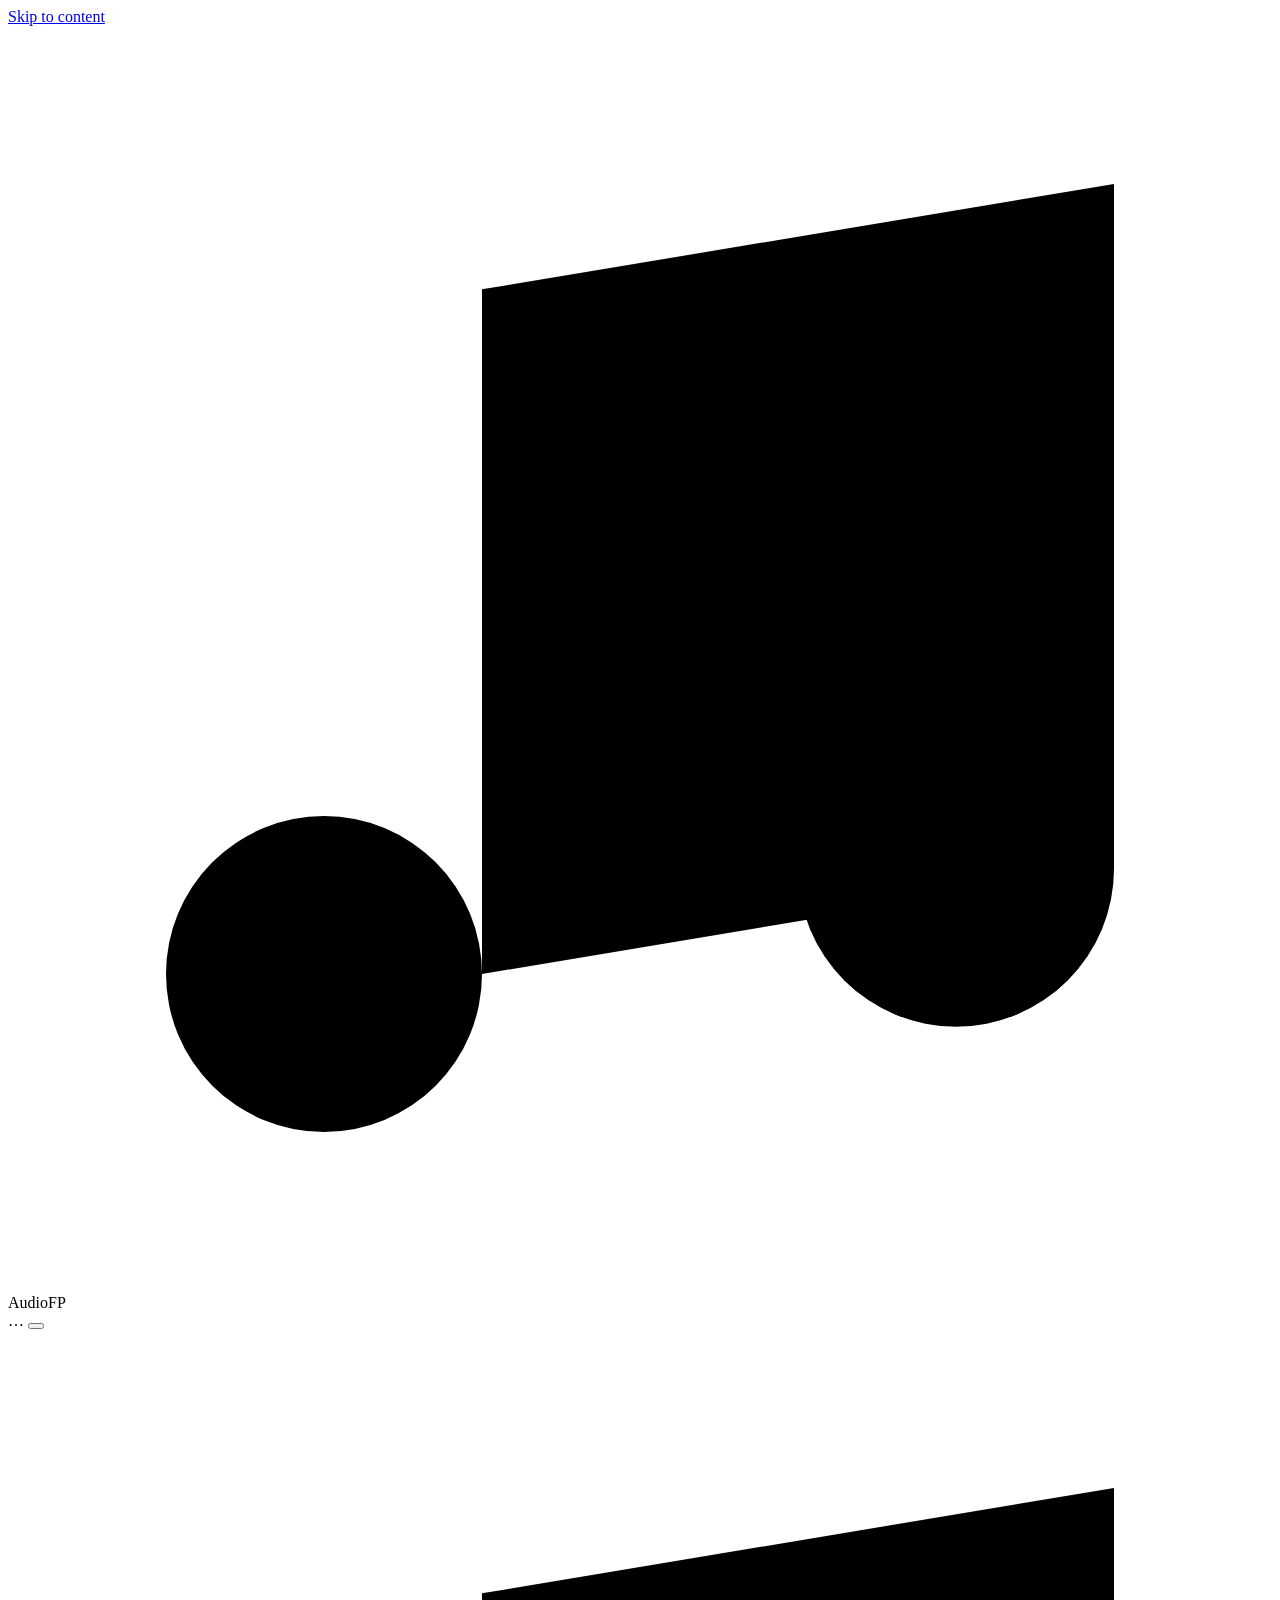
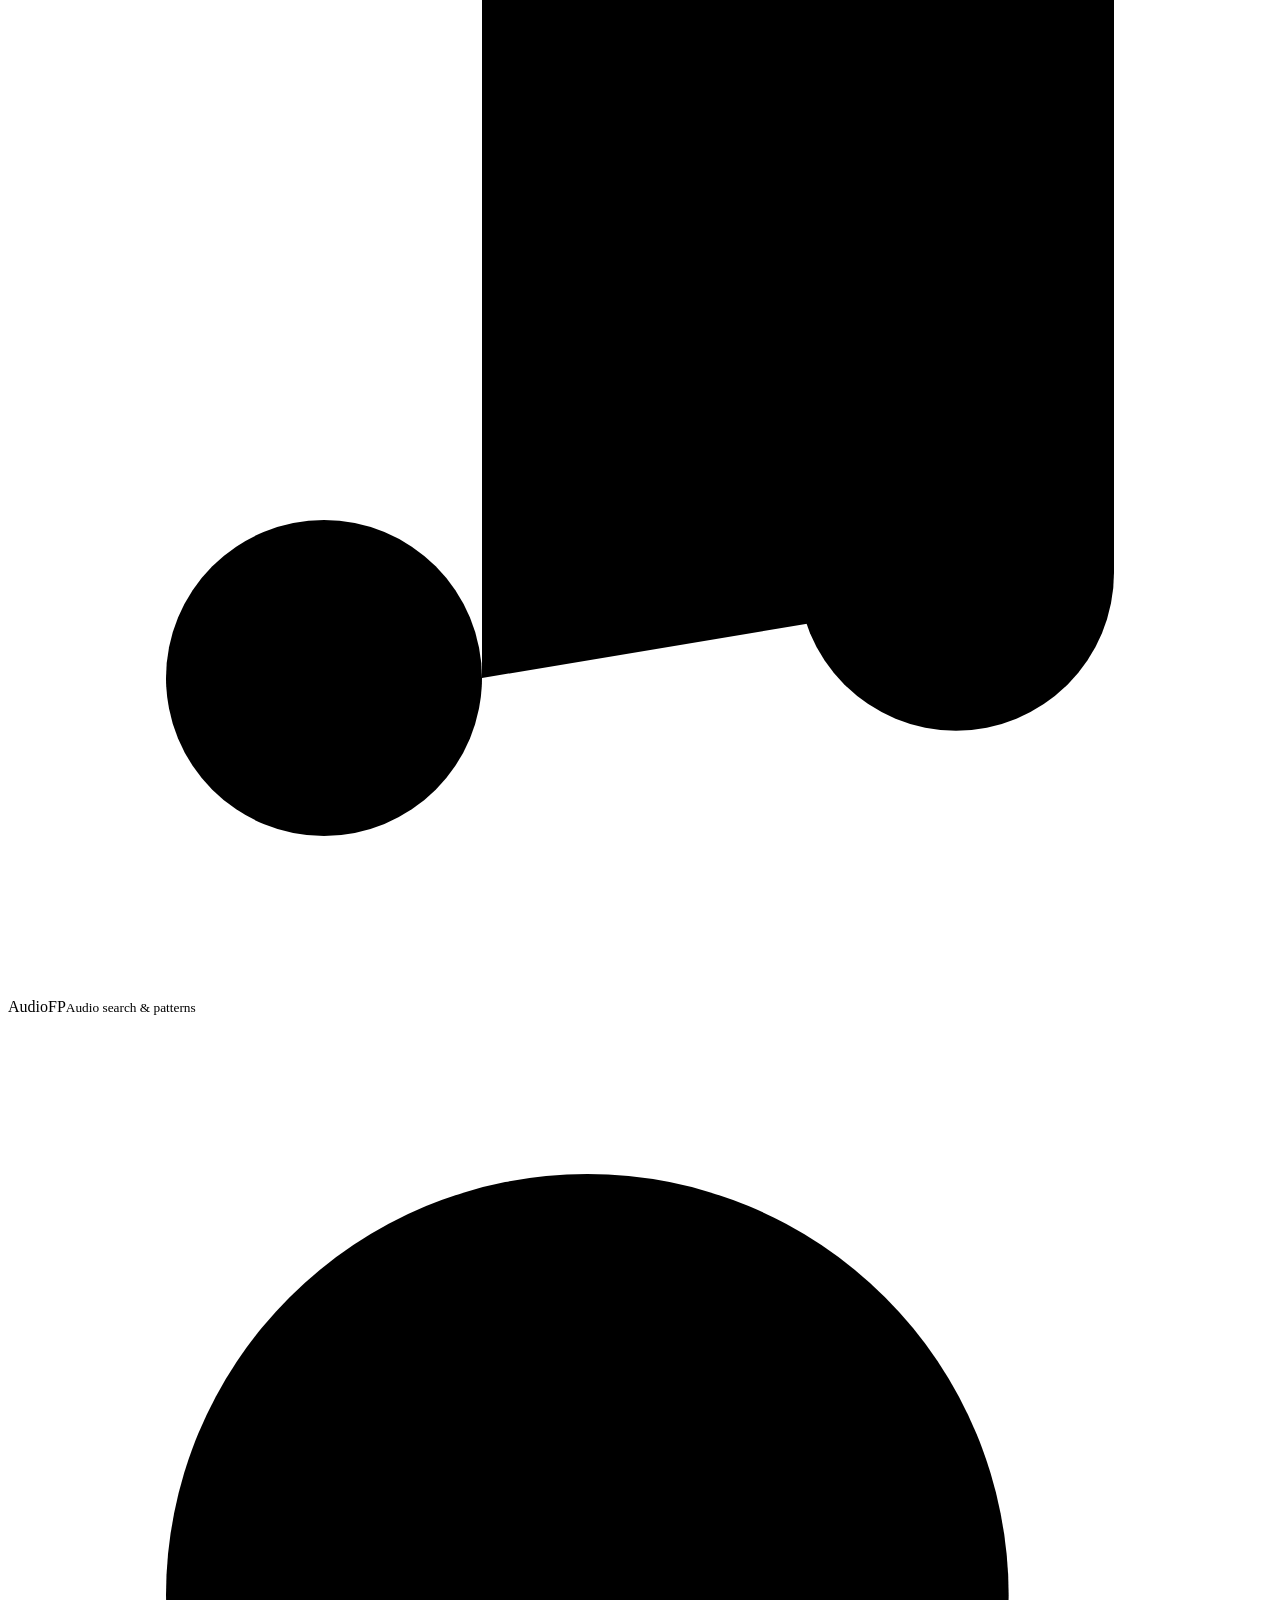
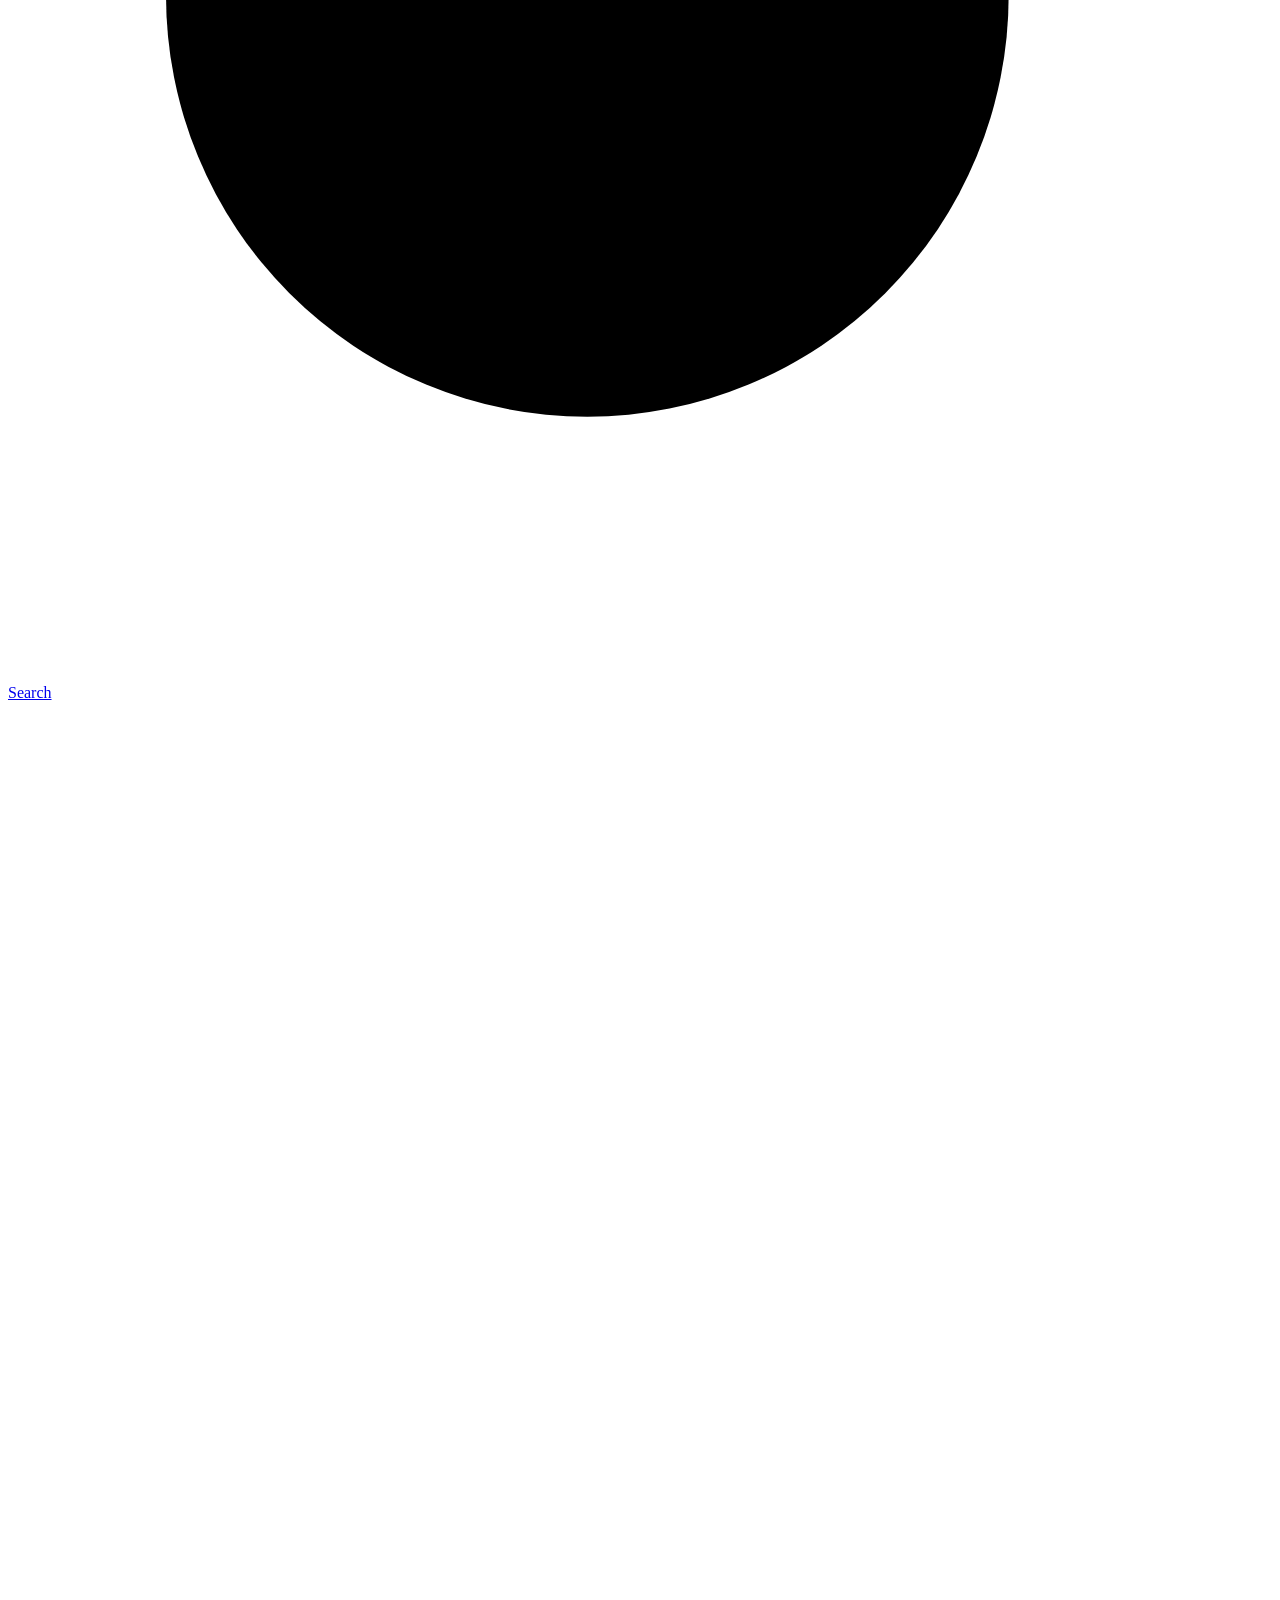
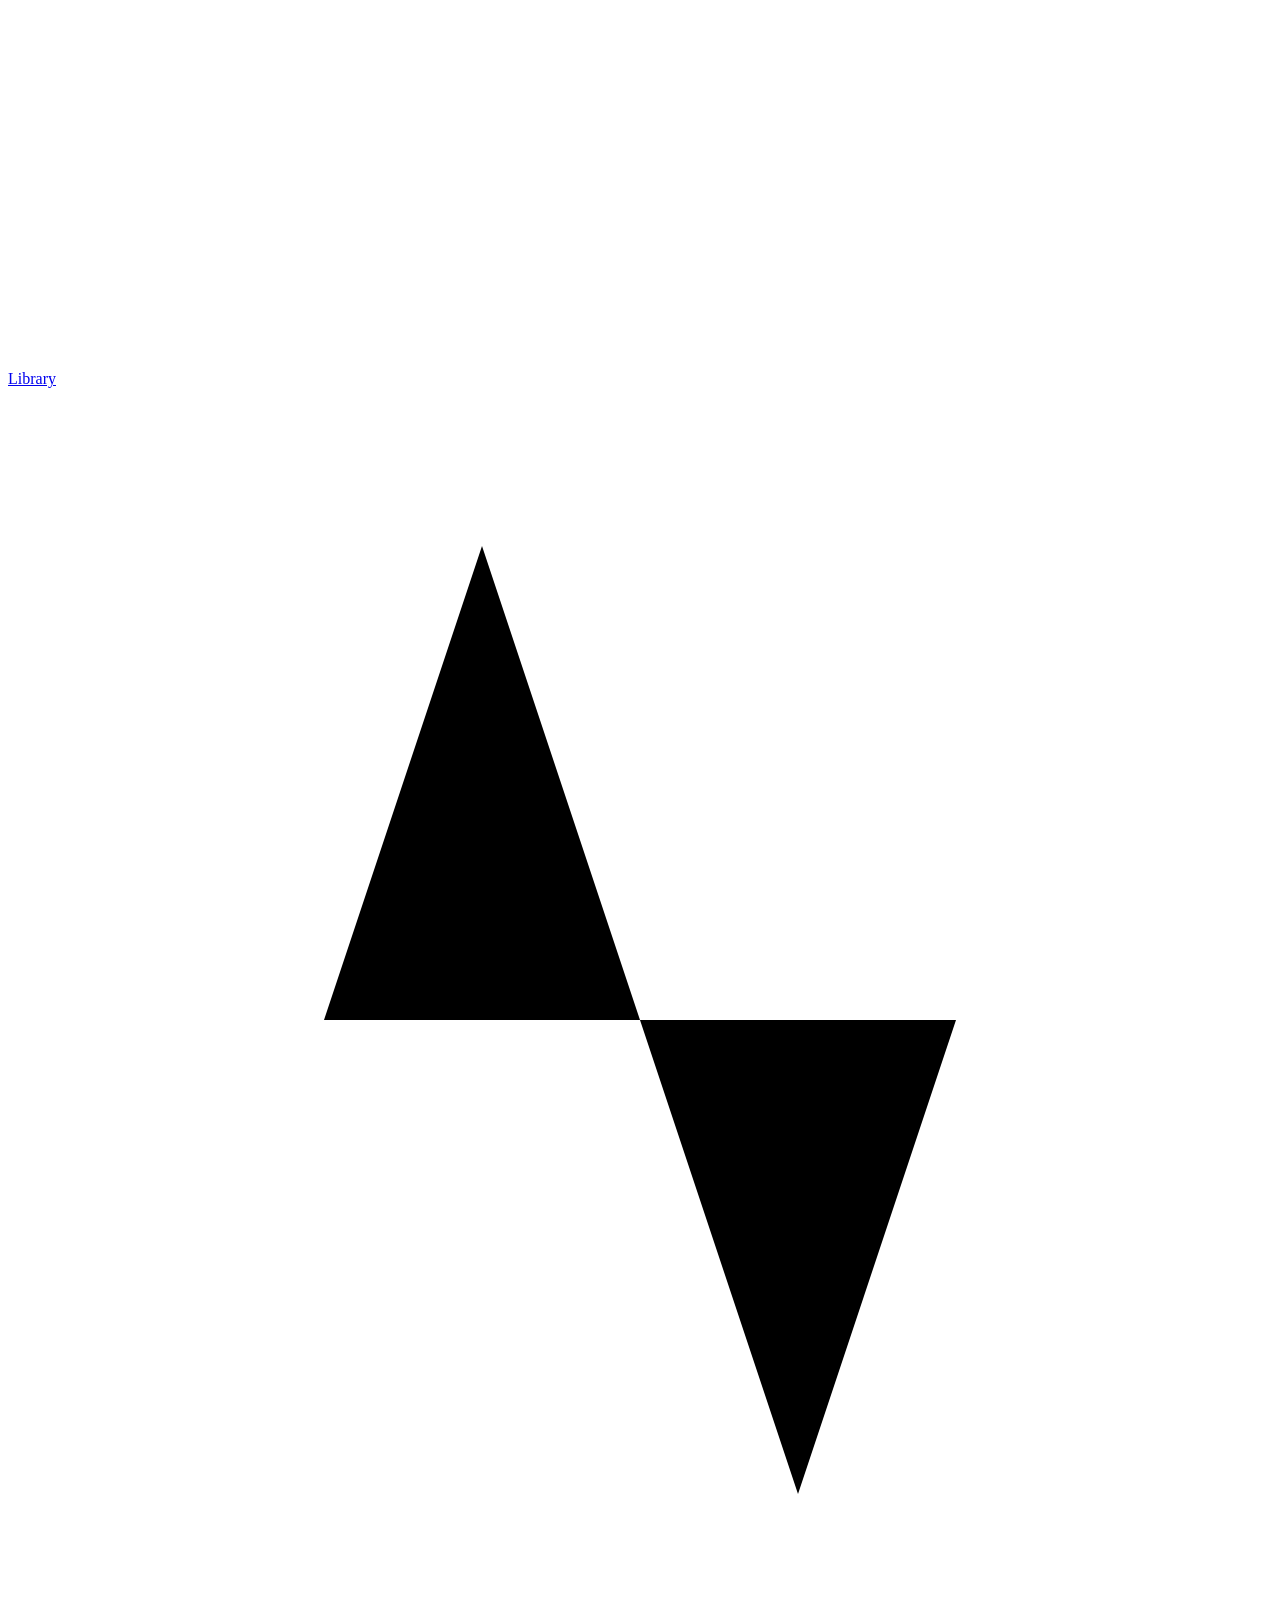
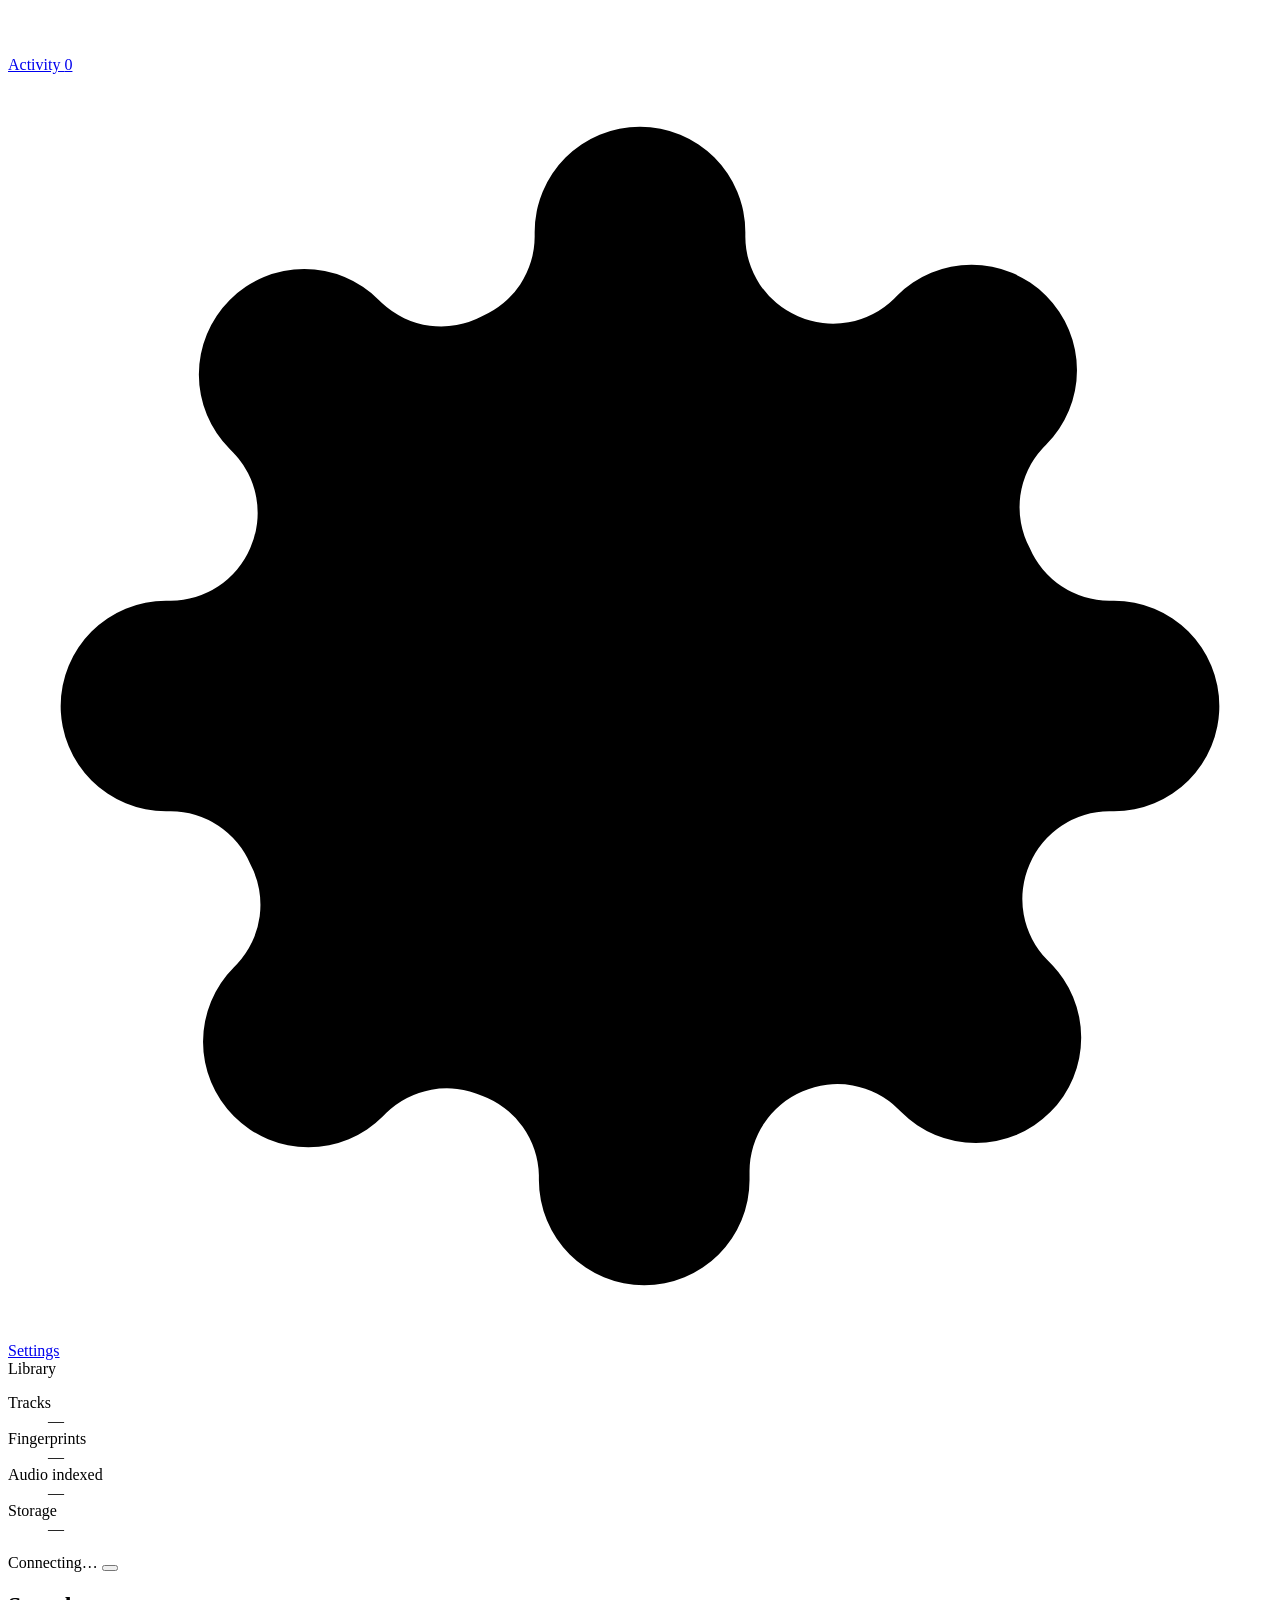
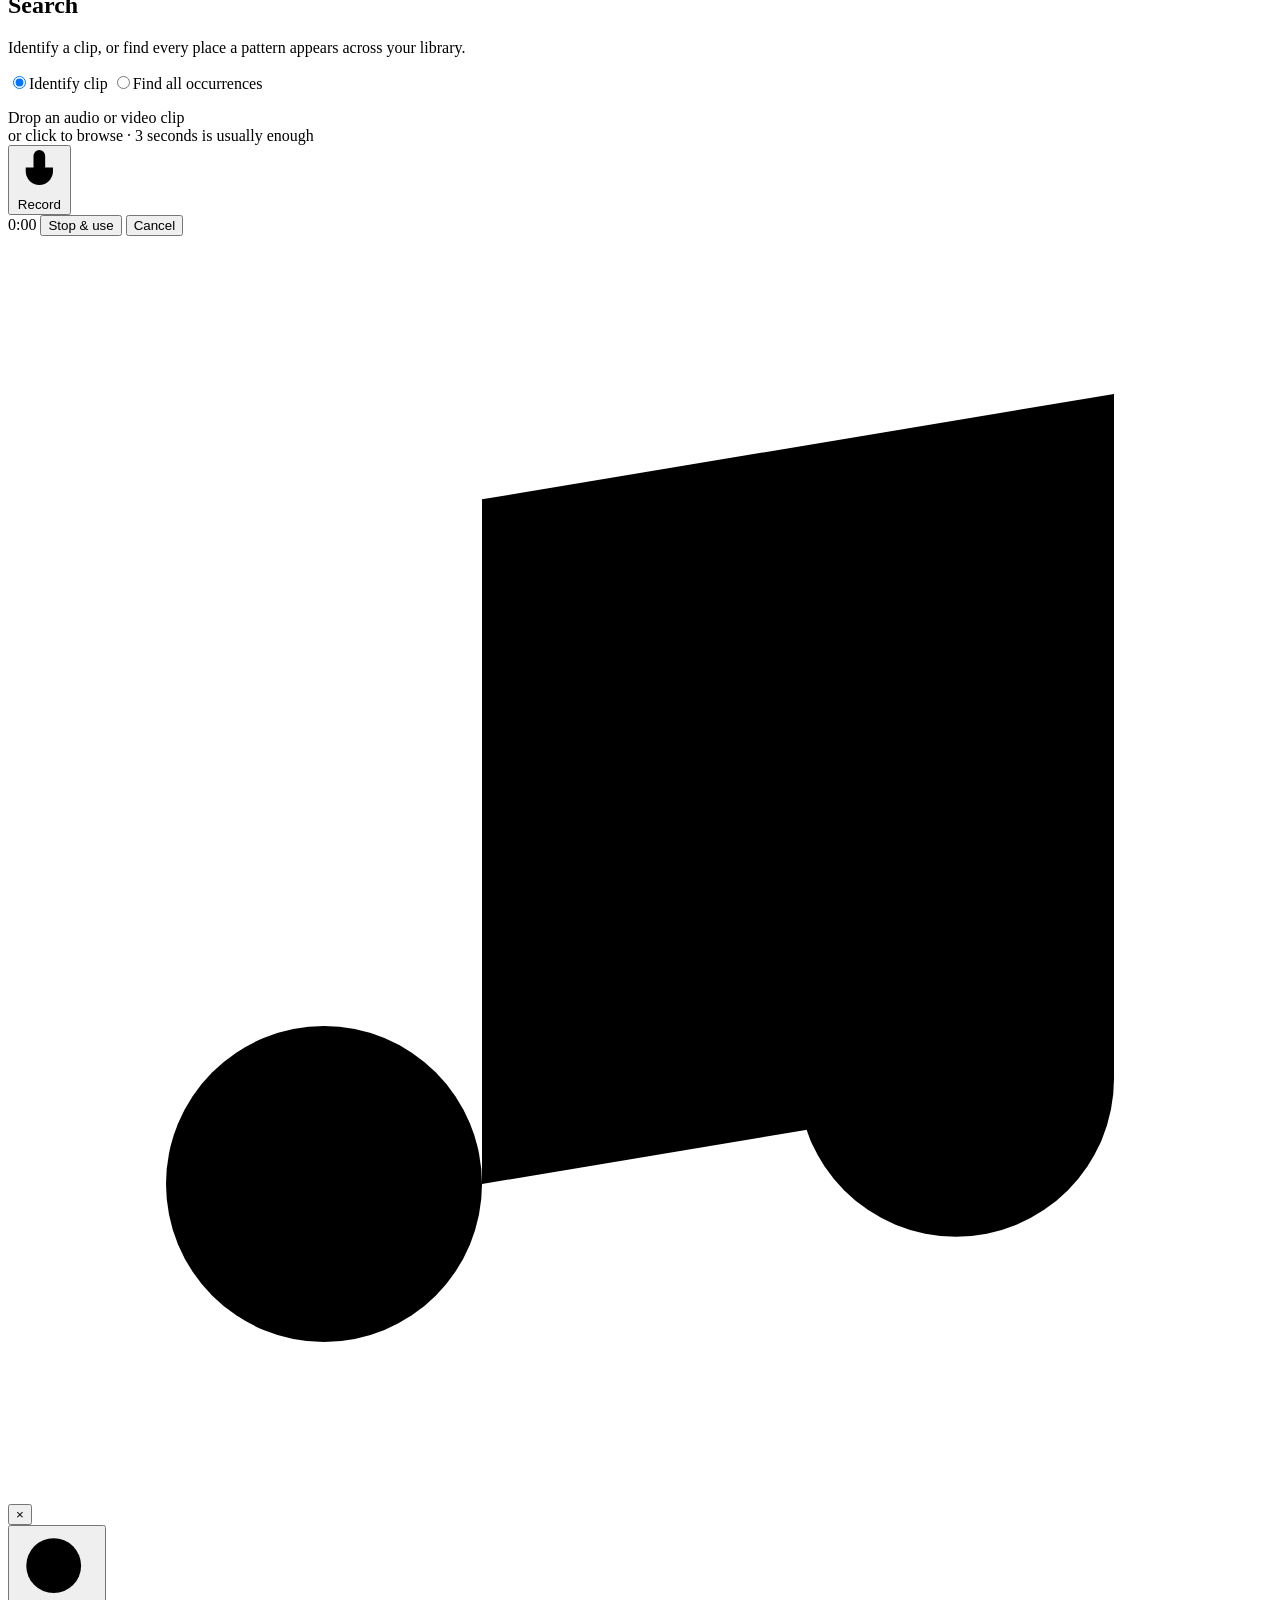
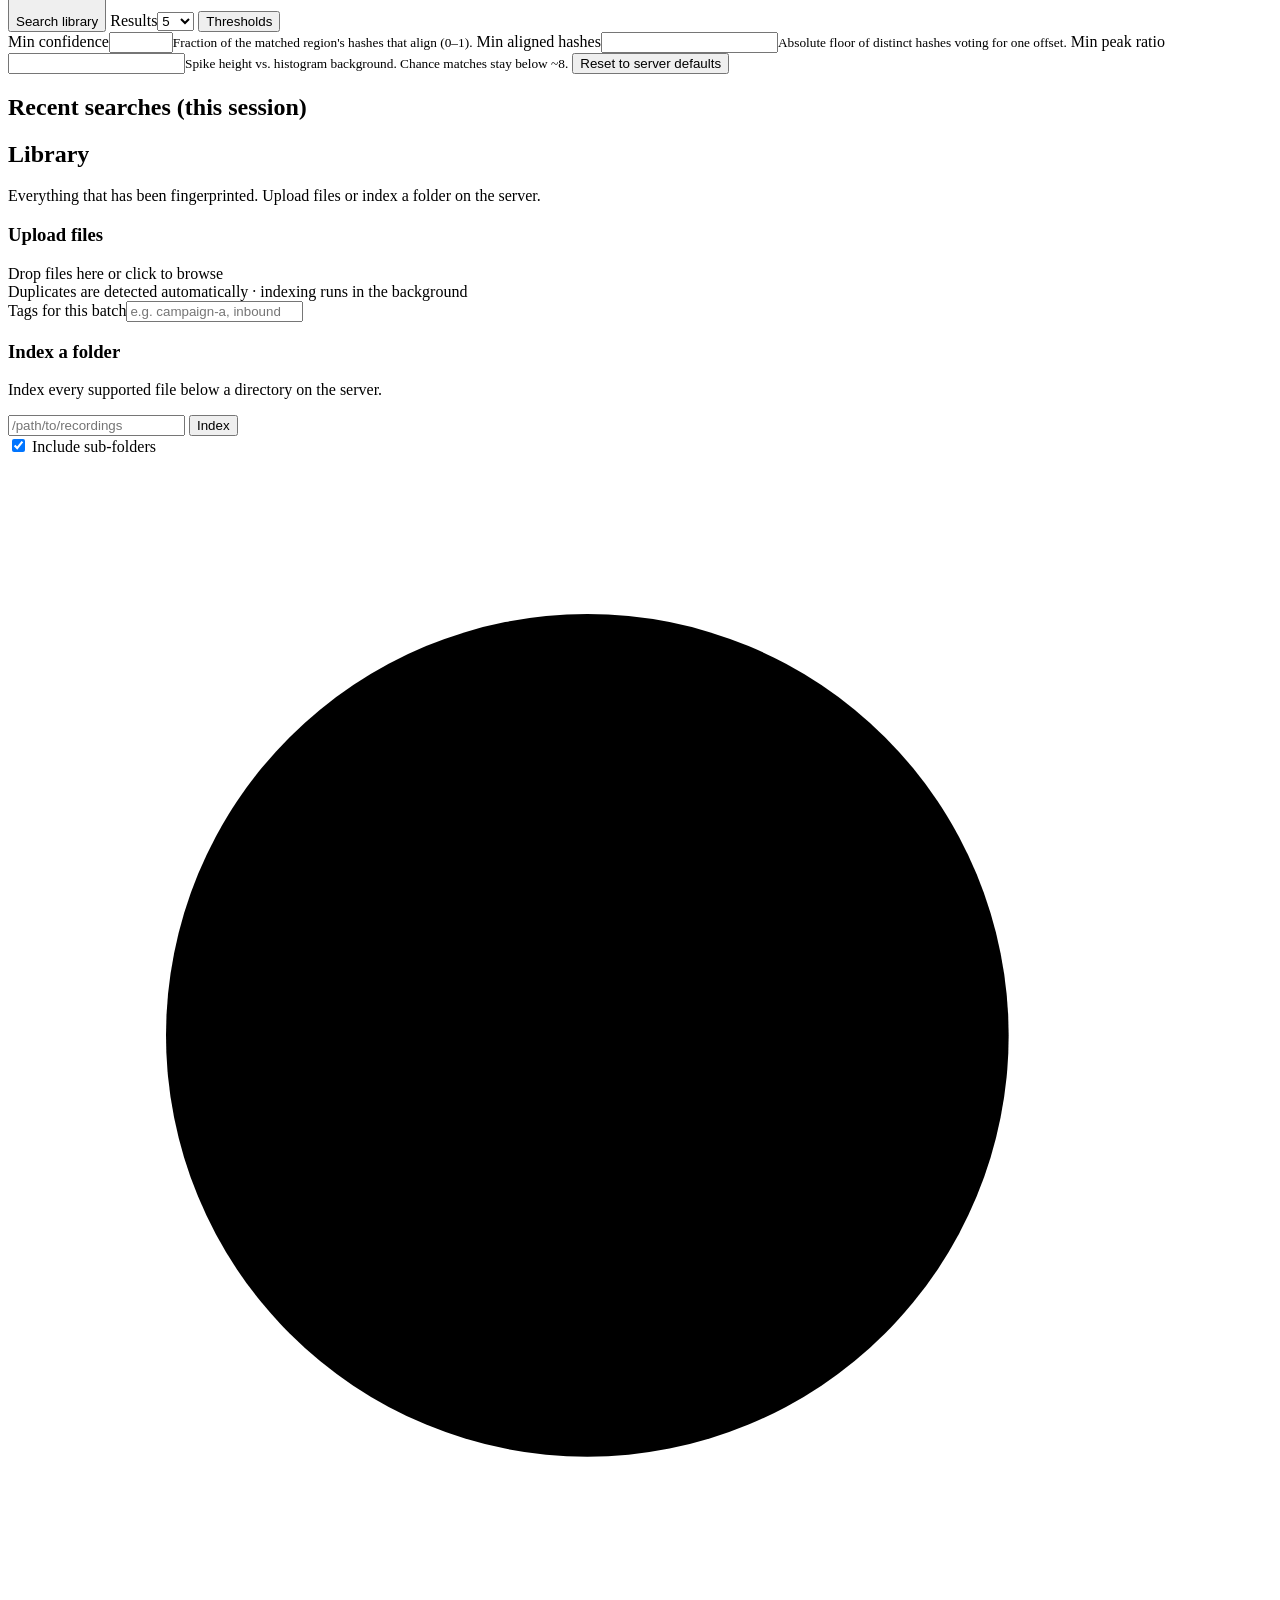
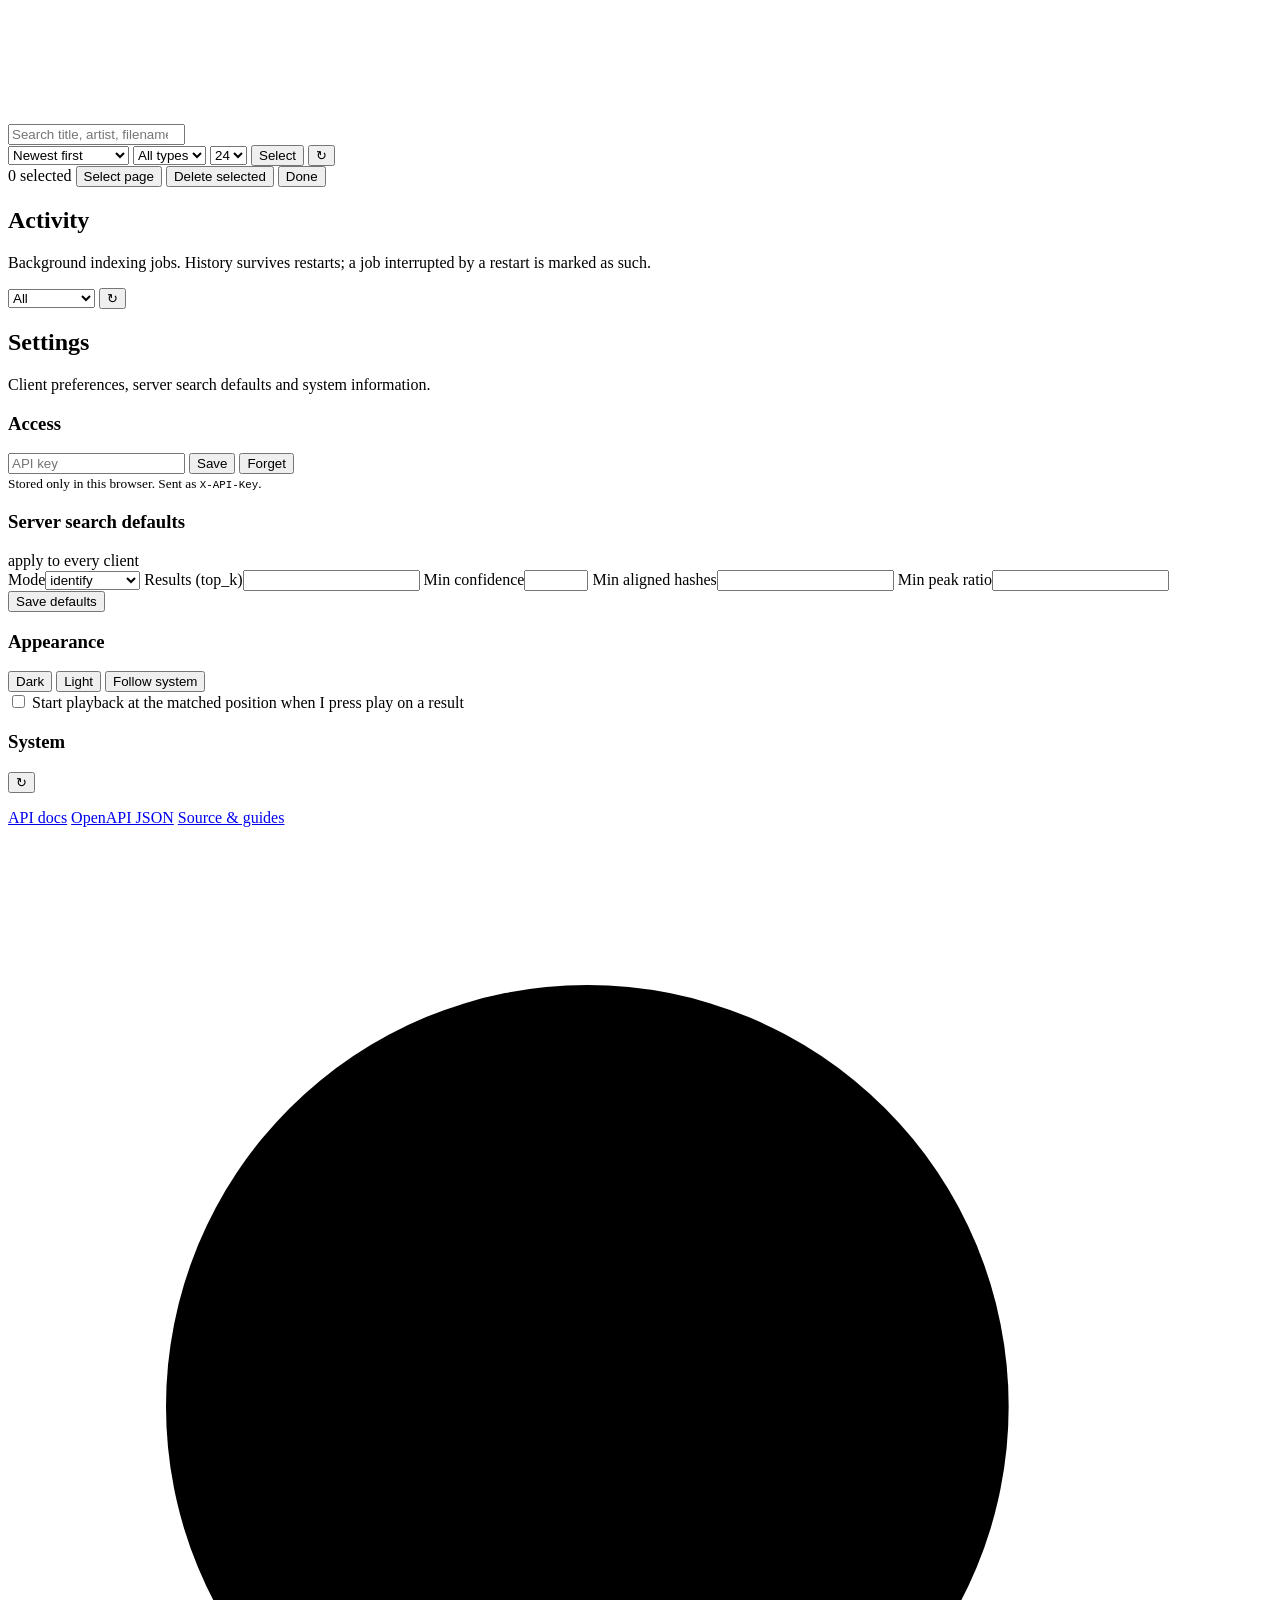
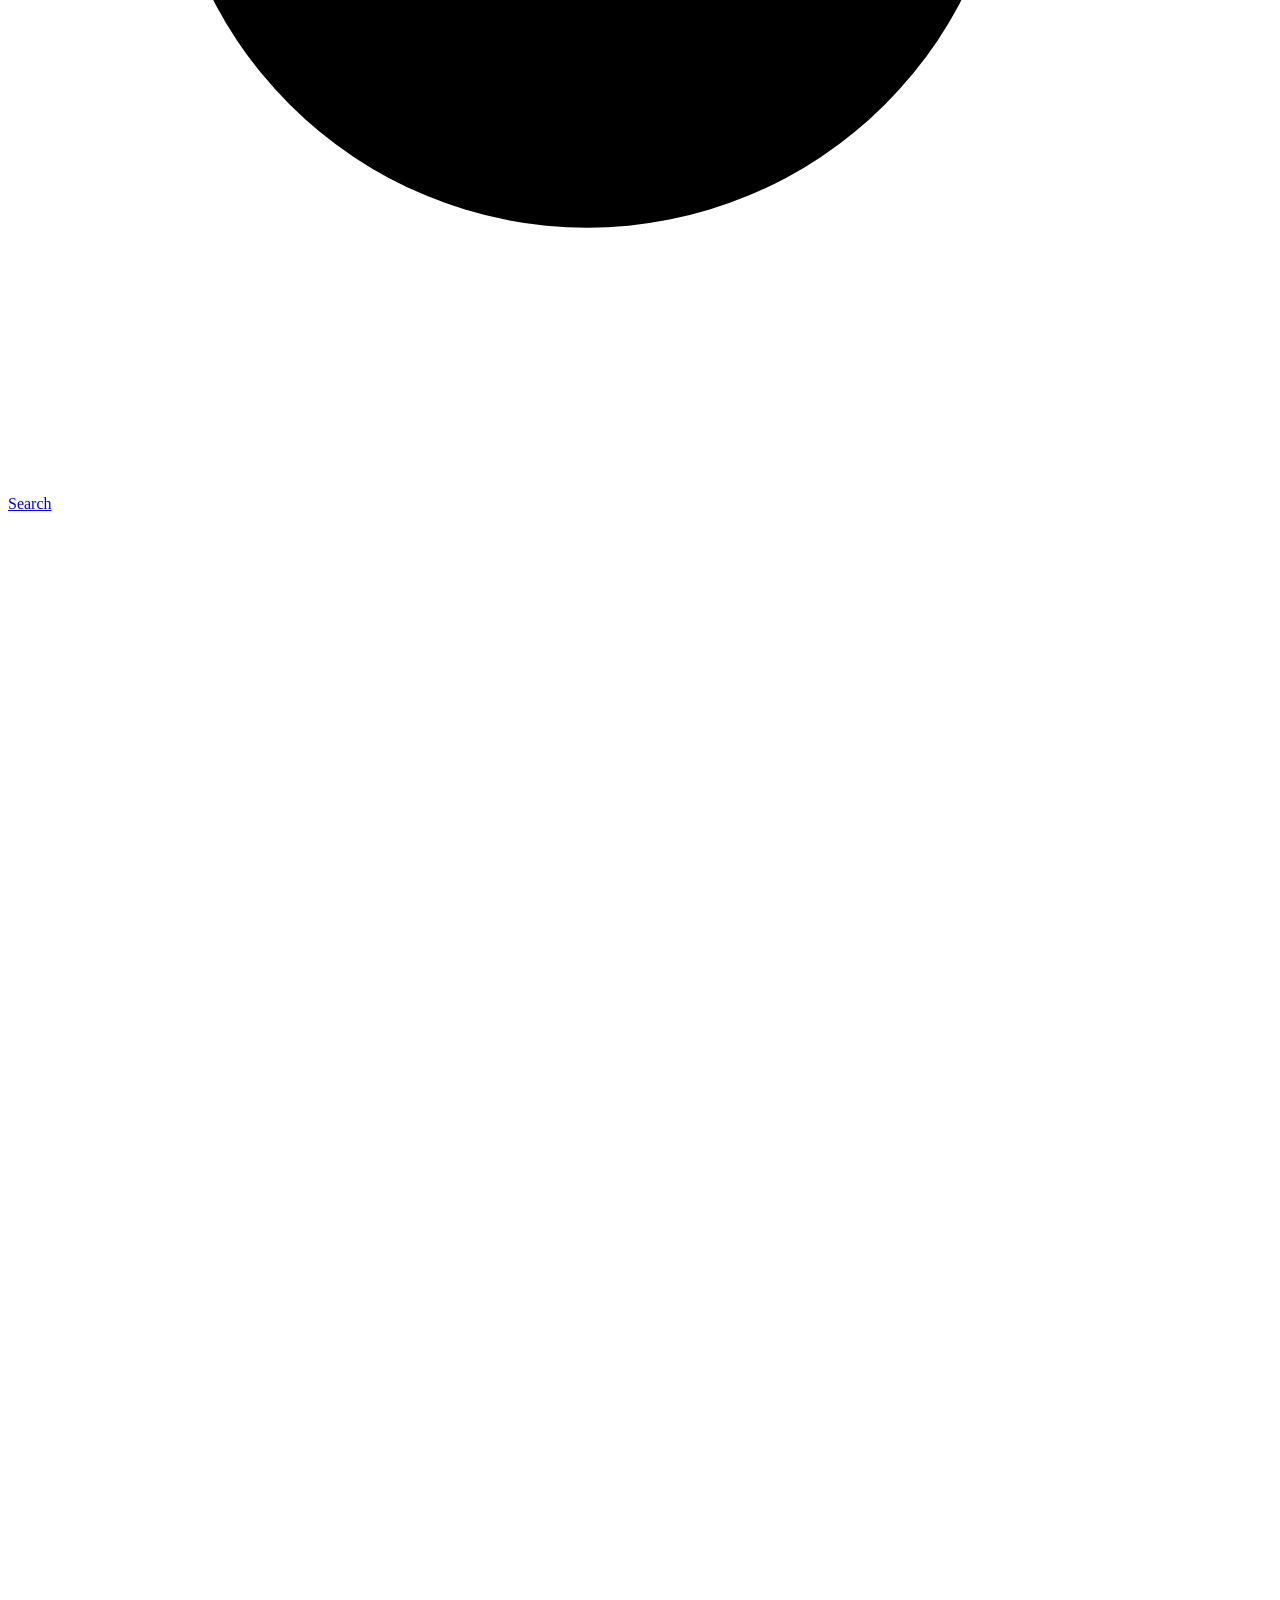
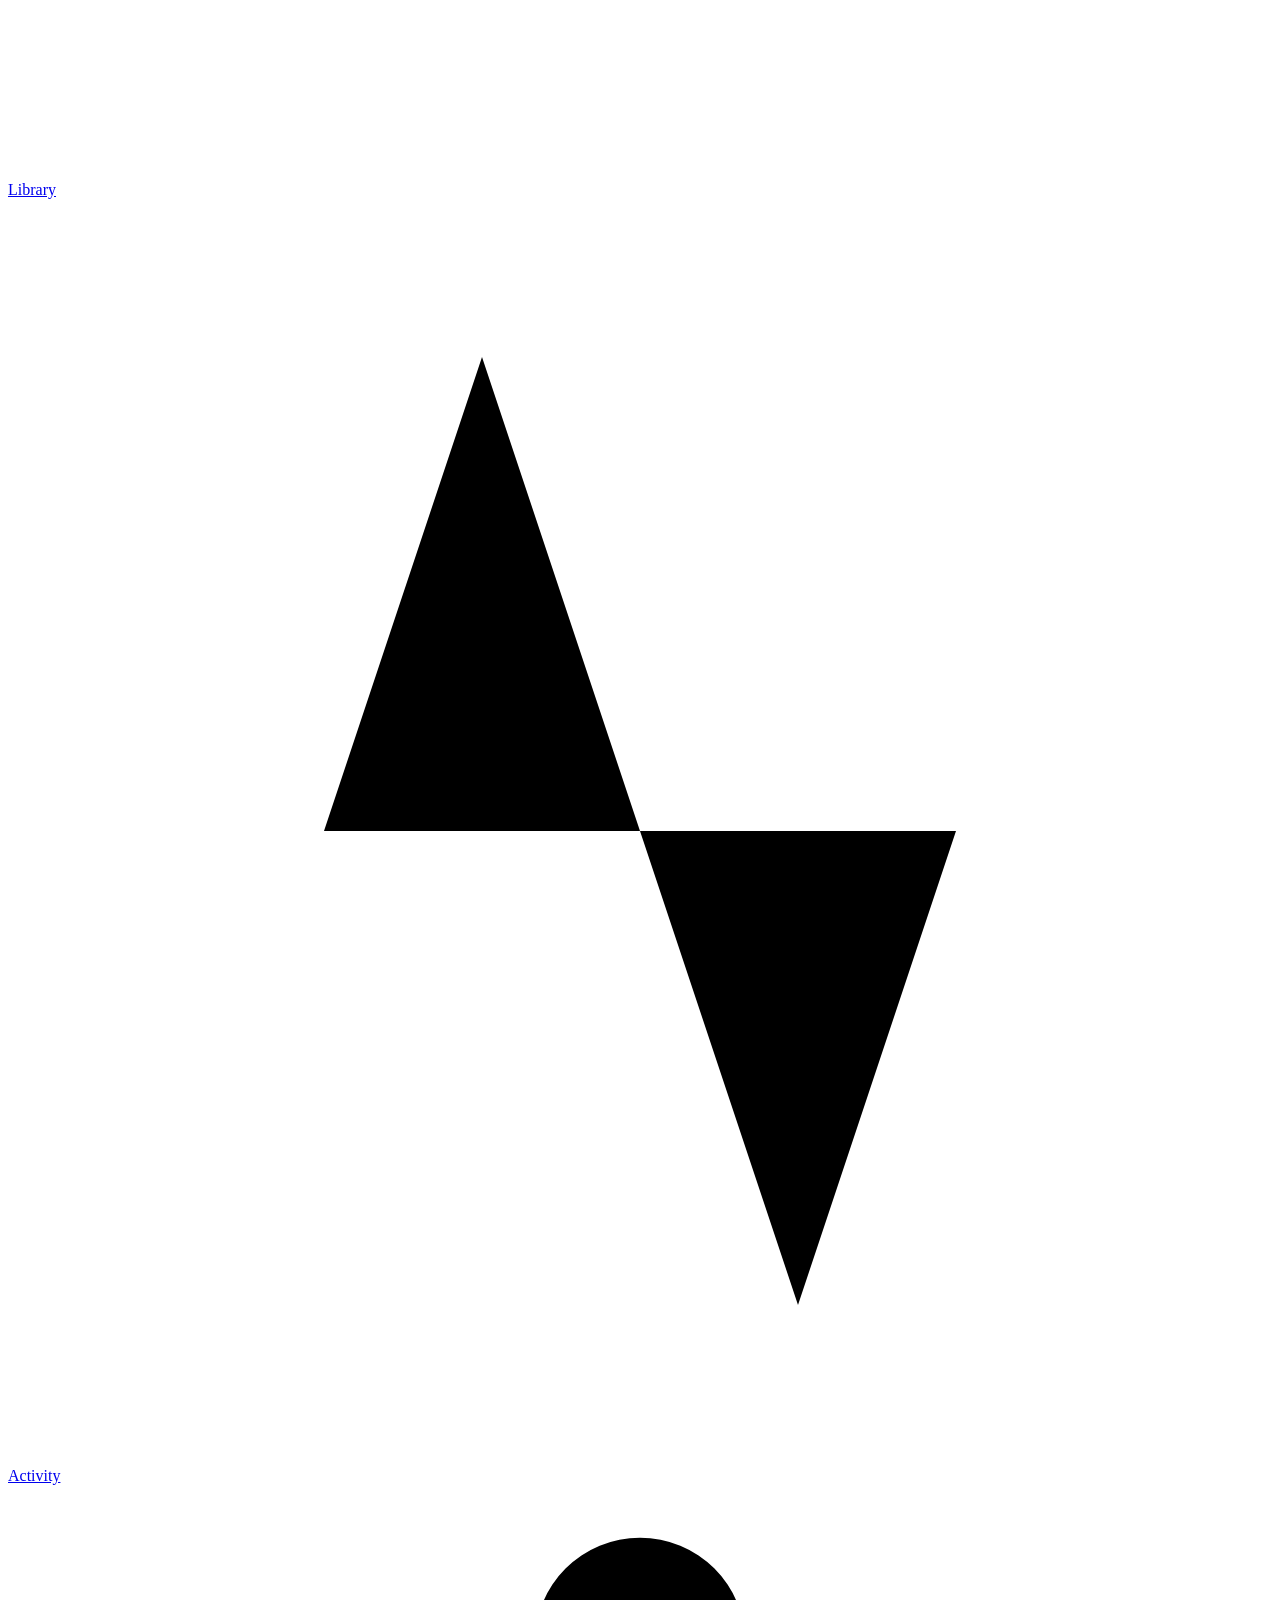
==== commit 3141064c: "Release 2.0.0: enterprise-grade rewrite: - Streaming, flat-memory decode + chunked STFT (hour-long f" ====
--- a/fingerprint/static/index.html
+++ b/fingerprint/static/index.html
@@ -1,2324 +1,302 @@
 <!DOCTYPE html>
 <html lang="en" data-theme="dark">
-
 <head>
   <meta charset="UTF-8" />
   <meta name="viewport" content="width=device-width, initial-scale=1.0" />
-  <title>AudioFP — Audio Intelligence Platform</title>
+  <meta name="color-scheme" content="dark light" />
+  <title>AudioFP</title>
+  <meta name="description" content="Self-hosted audio fingerprinting: identify clips and find audio patterns across your private library." />
   <link rel="icon" type="image/svg+xml"
-    href="data:image/svg+xml,%3Csvg xmlns='http://www.w3.org/2000/svg' viewBox='0 0 64 64'%3E%3Crect width='64' height='64' rx='14' fill='%237c3aed'/%3E%3Cpath d='M9 18V5l12-2v13' stroke='white' stroke-width='2.5' stroke-linecap='round' fill='none'/%3E%3Ccircle cx='6' cy='18' r='3' fill='white'/%3E%3Ccircle cx='18' cy='16' r='3' fill='white'/%3E%3C/svg%3E" />
-  <style>
-    /* ── Reset ─────────────────────────────────────────────────────────── */
-    *, *::before, *::after { box-sizing: border-box; margin: 0; padding: 0; }
-
-    /* ── Design tokens (constant) ──────────────────────────────────────── */
-    :root {
-      --accent:       #7c3aed;
-      --accent-glow:  rgba(124, 58, 237, .28);
-      --green:        #10b981;
-      --green-dim:    rgba(16, 185, 129, .12);
-      --red:          #ef4444;
-      --red-dim:      rgba(239, 68, 68, .12);
-      --yellow:       #f59e0b;
-      --indigo:       #6366f1;
-      --indigo-dim:   rgba(99, 102, 241, .12);
-      --r:            12px;
-      --r-sm:          8px;
-      --r-xs:          6px;
-      --sidebar-w:   240px;
-      font-family: -apple-system, BlinkMacSystemFont, 'Inter', 'Segoe UI', Roboto, sans-serif;
-    }
-
-    /* ── Dark theme ────────────────────────────────────────────────────── */
-    [data-theme="dark"] {
-      --bg:           #09090f;
-      --bg2:          #0e0e17;
-      --surface:      #14141e;
-      --surface2:     #1c1c28;
-      --surface3:     #242434;
-      --border:       #252535;
-      --border-sub:   rgba(255, 255, 255, .05);
-      --text:         #ededf5;
-      --text2:        #8585a8;
-      --muted:        #48486a;
-      --accent-soft:  #a78bfa;
-      --accent-dim:   rgba(124, 58, 237, .14);
-      --sidebar-bg:   #0c0c15;
-      --nav-bg:       rgba(9, 9, 15, .88);
-      --shadow:       0 4px 24px rgba(0, 0, 0, .4);
-    }
-
-    /* ── Light theme ───────────────────────────────────────────────────── */
-    [data-theme="light"] {
-      --bg:           #f2f3fb;
-      --bg2:          #e8e9f5;
-      --surface:      #ffffff;
-      --surface2:     #f6f7fd;
-      --surface3:     #ecedf8;
-      --border:       #ddddf0;
-      --border-sub:   rgba(0, 0, 0, .06);
-      --text:         #111122;
-      --text2:        #55557a;
-      --muted:        #9090b0;
-      --accent-soft:  #6d28d9;
-      --accent-dim:   rgba(124, 58, 237, .08);
-      --sidebar-bg:   #ffffff;
-      --nav-bg:       rgba(255, 255, 255, .92);
-      --shadow:       0 4px 24px rgba(0, 0, 0, .08);
-    }
-
-    /* ── Base ──────────────────────────────────────────────────────────── */
-    html, body { height: 100%; }
-
-    body {
-      background: var(--bg);
-      color: var(--text);
-      min-height: 100vh;
-      line-height: 1.5;
-    }
-
-    /* Smooth theme transitions on key surfaces */
-    body, .sidebar, .mobile-topbar, .surface-trans,
-    .drop-zone, .drop-zone-compact, .file-bar, .result-card,
-    .best-match-card, .song-card, .job-card, .upload-panel,
-    .text-input, .stat-row, .lib-toolbar, .mobile-tabs {
-      transition: background-color .25s ease, border-color .2s ease, color .2s ease;
-    }
-
-    /* ── App shell ─────────────────────────────────────────────────────── */
-    .app-shell {
-      display: flex;
-      min-height: 100vh;
-    }
-
-    /* ═══════════════════════════════════════════════════════════════════ */
-    /*  SIDEBAR                                                            */
-    /* ═══════════════════════════════════════════════════════════════════ */
-    .sidebar {
-      width: var(--sidebar-w);
-      flex-shrink: 0;
-      background: var(--sidebar-bg);
-      border-right: 1px solid var(--border);
-      display: flex;
-      flex-direction: column;
-      position: sticky;
-      top: 0;
-      height: 100vh;
-      overflow-y: auto;
-      scrollbar-width: none;
-    }
-    .sidebar::-webkit-scrollbar { display: none; }
-
-    /* Logo */
-    .sidebar-logo {
-      display: flex;
-      align-items: center;
-      gap: 10px;
-      padding: 18px 16px 12px;
-      font-size: 16px;
-      font-weight: 750;
-      letter-spacing: -.35px;
-      color: var(--text);
-      user-select: none;
-    }
-
-    .logo-icon {
-      width: 34px;
-      height: 34px;
-      border-radius: 9px;
-      background: var(--accent);
-      display: flex;
-      align-items: center;
-      justify-content: center;
-      color: #fff;
-      flex-shrink: 0;
-      box-shadow: 0 3px 12px var(--accent-glow);
-    }
-
-    .logo-sub {
-      font-size: 10px;
-      font-weight: 400;
-      color: var(--muted);
-      letter-spacing: .2px;
-      display: block;
-      margin-top: -1px;
-    }
-
-    /* Nav */
-    .sidebar-nav {
-      padding: 4px 10px;
-      display: flex;
-      flex-direction: column;
-      gap: 2px;
-    }
-
-    .nav-item {
-      display: flex;
-      align-items: center;
-      gap: 10px;
-      padding: 9px 12px;
-      border-radius: var(--r-sm);
-      border: none;
-      cursor: pointer;
-      font-size: 13.5px;
-      font-weight: 500;
-      background: transparent;
-      color: var(--text2);
-      transition: background .15s, color .15s;
-      text-align: left;
-      width: 100%;
-    }
-    .nav-item svg { flex-shrink: 0; opacity: .75; }
-    .nav-item:hover { background: var(--surface2); color: var(--text); }
-    .nav-item.active {
-      background: var(--accent-dim);
-      color: var(--accent-soft);
-      font-weight: 600;
-    }
-    .nav-item.active svg { opacity: 1; }
-
-    /* Divider & section label */
-    .sidebar-sep {
-      height: 1px;
-      background: var(--border);
-      margin: 10px 16px;
-    }
-
-    .sidebar-label {
-      padding: 0 16px 5px;
-      font-size: 10px;
-      font-weight: 700;
-      text-transform: uppercase;
-      letter-spacing: .9px;
-      color: var(--muted);
-    }
-
-    /* Stats */
-    .sidebar-stats {
-      padding: 0 10px;
-      display: flex;
-      flex-direction: column;
-      gap: 3px;
-    }
-
-    .stat-row {
-      display: flex;
-      align-items: center;
-      justify-content: space-between;
-      padding: 8px 10px;
-      border-radius: var(--r-sm);
-      background: var(--surface2);
-      border: 1px solid var(--border-sub);
-    }
-
-    .stat-row-label {
-      display: flex;
-      align-items: center;
-      gap: 7px;
-      font-size: 12px;
-      color: var(--text2);
-    }
-    .stat-row-label svg { color: var(--accent-soft); flex-shrink: 0; }
-
-    .stat-row-value {
-      font-size: 13px;
-      font-weight: 700;
-      color: var(--text);
-    }
-
-    /* Footer */
-    .sidebar-footer {
-      margin-top: auto;
-      padding: 12px 14px;
-      border-top: 1px solid var(--border);
-      display: flex;
-      align-items: center;
-      justify-content: space-between;
-      gap: 8px;
-    }
-
-    .status-pill {
-      display: flex;
-      align-items: center;
-      gap: 6px;
-      font-size: 12px;
-      color: var(--text2);
-      min-width: 0;
-      overflow: hidden;
-    }
-
-    .status-dot {
-      width: 7px;
-      height: 7px;
-      border-radius: 50%;
-      background: var(--green);
-      box-shadow: 0 0 7px var(--green);
-      flex-shrink: 0;
-    }
-    .status-dot.warn  { background: var(--yellow); box-shadow: 0 0 7px var(--yellow); }
-    .status-dot.error { background: var(--red);    box-shadow: 0 0 7px var(--red); }
-
-    .theme-btn {
-      width: 32px;
-      height: 32px;
-      border-radius: var(--r-sm);
-      border: 1px solid var(--border);
-      background: var(--surface2);
-      color: var(--text2);
-      cursor: pointer;
-      display: flex;
-      align-items: center;
-      justify-content: center;
-      transition: all .15s;
-      flex-shrink: 0;
-    }
-    .theme-btn:hover {
-      background: var(--accent-dim);
-      border-color: var(--accent);
-      color: var(--accent-soft);
-    }
-
-    /* ═══════════════════════════════════════════════════════════════════ */
-    /*  MOBILE TOP BAR                                                     */
-    /* ═══════════════════════════════════════════════════════════════════ */
-    .mobile-topbar {
-      display: none;
-      position: sticky;
-      top: 0;
-      z-index: 200;
-      height: 52px;
-      background: var(--nav-bg);
-      backdrop-filter: blur(18px);
-      -webkit-backdrop-filter: blur(18px);
-      border-bottom: 1px solid var(--border);
-      padding: 0 16px;
-      align-items: center;
-      justify-content: space-between;
-      gap: 12px;
-    }
-
-    .mobile-logo {
-      display: flex;
-      align-items: center;
-      gap: 9px;
-      font-size: 15px;
-      font-weight: 700;
-      color: var(--text);
-    }
-
-    .mobile-topbar-right {
-      display: flex;
-      align-items: center;
-      gap: 8px;
-    }
-
-    /* ═══════════════════════════════════════════════════════════════════ */
-    /*  MOBILE BOTTOM TABS                                                 */
-    /* ═══════════════════════════════════════════════════════════════════ */
-    .mobile-tabs {
-      display: none;
-      position: fixed;
-      bottom: 0;
-      left: 0;
-      right: 0;
-      background: var(--nav-bg);
-      backdrop-filter: blur(18px);
-      -webkit-backdrop-filter: blur(18px);
-      border-top: 1px solid var(--border);
-      padding: 6px 0 calc(6px + env(safe-area-inset-bottom));
-      z-index: 200;
-      justify-content: center;
-    }
-
-    .mobile-tab {
-      flex: 1;
-      max-width: 140px;
-      display: flex;
-      flex-direction: column;
-      align-items: center;
-      gap: 3px;
-      padding: 5px 4px;
-      background: transparent;
-      border: none;
-      cursor: pointer;
-      color: var(--muted);
-      font-size: 10.5px;
-      font-weight: 500;
-      transition: color .15s;
-      border-radius: var(--r-sm);
-    }
-    .mobile-tab svg { width: 22px; height: 22px; }
-    .mobile-tab.active { color: var(--accent-soft); }
-
-    /* ═══════════════════════════════════════════════════════════════════ */
-    /*  MAIN CONTENT                                                       */
-    /* ═══════════════════════════════════════════════════════════════════ */
-    .content {
-      flex: 1;
-      min-width: 0;
-      padding: 26px 30px 70px;
-    }
-
-    .view { display: none; }
-    .view.active { display: block; }
-
-    /* Page header */
-    .page-header {
-      margin-bottom: 22px;
-    }
-    .page-header h1 {
-      font-size: 23px;
-      font-weight: 750;
-      letter-spacing: -.4px;
-      margin-bottom: 4px;
-    }
-    .page-header p {
-      font-size: 13px;
-      color: var(--text2);
-    }
-
-    /* ═══════════════════════════════════════════════════════════════════ */
-    /*  SEARCH DROP ZONE — Large, centered                                 */
-    /* ═══════════════════════════════════════════════════════════════════ */
-    .drop-zone {
-      position: relative;
-      border: 2px dashed var(--border);
-      border-radius: var(--r);
-      padding: 40px 24px 32px;
-      cursor: pointer;
-      background: var(--surface);
-      overflow: hidden;
-      display: flex;
-      flex-direction: column;
-      align-items: center;
-      gap: 10px;
-      text-align: center;
-    }
-
-    /* Radial glow on hover */
-    .drop-zone::before {
-      content: '';
-      position: absolute;
-      inset: 0;
-      opacity: 0;
-      background: radial-gradient(ellipse at 50% 110%, var(--accent-glow), transparent 60%);
-      transition: opacity .35s;
-      pointer-events: none;
-    }
-    .drop-zone:hover::before, .drop-zone.hover::before { opacity: 1; }
-    .drop-zone:hover, .drop-zone.hover {
-      border-color: var(--accent);
-      border-style: solid;
-    }
-
-    .drop-zone input[type=file] {
-      position: absolute;
-      inset: 0;
-      opacity: 0;
-      cursor: pointer;
-      width: 100%;
-      height: 100%;
-    }
-
-    /* Animated waveform bars */
-    .dz-wave {
-      display: flex;
-      align-items: center;
-      gap: 4px;
-      height: 48px;
-      margin-bottom: 6px;
-      position: relative;
-      z-index: 1;
-    }
-
-    .dz-bar {
-      width: 3px;
-      border-radius: 2px;
-      background: var(--accent);
-      animation: wave-idle 2s ease-in-out infinite;
-      transform-origin: bottom center;
-    }
-
-    .dz-bar:nth-child(1)  { height: 14px; animation-delay:  0.00s; }
-    .dz-bar:nth-child(2)  { height: 26px; animation-delay:  0.12s; }
-    .dz-bar:nth-child(3)  { height: 38px; animation-delay:  0.24s; }
-    .dz-bar:nth-child(4)  { height: 44px; animation-delay:  0.36s; }
-    .dz-bar:nth-child(5)  { height: 48px; animation-delay:  0.48s; }
-    .dz-bar:nth-child(6)  { height: 36px; animation-delay:  0.60s; }
-    .dz-bar:nth-child(7)  { height: 42px; animation-delay:  0.72s; }
-    .dz-bar:nth-child(8)  { height: 28px; animation-delay:  0.84s; }
-    .dz-bar:nth-child(9)  { height: 40px; animation-delay:  0.96s; }
-    .dz-bar:nth-child(10) { height: 32px; animation-delay:  1.08s; }
-    .dz-bar:nth-child(11) { height: 22px; animation-delay:  1.20s; }
-    .dz-bar:nth-child(12) { height: 14px; animation-delay:  1.32s; }
-
-    @keyframes wave-idle {
-      0%,100% { transform: scaleY(1.0); opacity: .4; }
-      50%      { transform: scaleY(.45); opacity: .75; }
-    }
-
-    .drop-zone:hover .dz-bar, .drop-zone.hover .dz-bar {
-      animation: wave-active .65s ease-in-out infinite;
-    }
-
-    @keyframes wave-active {
-      0%,100% { transform: scaleY(1.0); opacity: .9; }
-      50%      { transform: scaleY(.35); opacity: 1; }
-    }
-
-    .dz-title {
-      font-size: 15px;
-      font-weight: 650;
-      color: var(--text);
-      position: relative;
-      z-index: 1;
-    }
-
-    .dz-sub {
-      font-size: 12.5px;
-      color: var(--text2);
-      position: relative;
-      z-index: 1;
-    }
-
-    .dz-formats {
-      display: flex;
-      flex-wrap: wrap;
-      justify-content: center;
-      gap: 4px;
-      position: relative;
-      z-index: 1;
-      margin-top: 2px;
-    }
-
-    .fmt-pill {
-      padding: 2px 8px;
-      border-radius: 4px;
-      background: var(--surface2);
-      border: 1px solid var(--border);
-      font-size: 10px;
-      color: var(--muted);
-      font-weight: 600;
-      letter-spacing: .3px;
-    }
-
-    /* ═══════════════════════════════════════════════════════════════════ */
-    /*  FILE BAR                                                           */
-    /* ═══════════════════════════════════════════════════════════════════ */
-    .file-bar {
-      display: flex;
-      align-items: center;
-      gap: 12px;
-      padding: 10px 14px;
-      margin-top: 12px;
-      background: var(--surface);
-      border-radius: var(--r-sm);
-      border: 1px solid var(--border);
-    }
-
-    .file-bar-icon {
-      width: 36px;
-      height: 36px;
-      border-radius: 9px;
-      flex-shrink: 0;
-      background: var(--accent-dim);
-      border: 1px solid rgba(124, 58, 237, .3);
-      display: flex;
-      align-items: center;
-      justify-content: center;
-      color: var(--accent-soft);
-    }
-
-    .file-bar-info { flex: 1; min-width: 0; }
-
-    .file-bar-name {
-      font-size: 13px;
-      font-weight: 500;
-      white-space: nowrap;
-      overflow: hidden;
-      text-overflow: ellipsis;
-    }
-
-    .file-bar-size {
-      font-size: 11px;
-      color: var(--text2);
-      margin-top: 1px;
-    }
-
-    .icon-btn {
-      width: 28px;
-      height: 28px;
-      border-radius: var(--r-sm);
-      border: 1px solid transparent;
-      cursor: pointer;
-      background: transparent;
-      color: var(--muted);
-      flex-shrink: 0;
-      display: flex;
-      align-items: center;
-      justify-content: center;
-      font-size: 16px;
-      line-height: 1;
-      transition: all .15s;
-    }
-    .icon-btn:hover {
-      background: var(--red-dim);
-      color: var(--red);
-      border-color: rgba(239, 68, 68, .25);
-    }
-
-    /* ═══════════════════════════════════════════════════════════════════ */
-    /*  BUTTONS                                                            */
-    /* ═══════════════════════════════════════════════════════════════════ */
-    .btn {
-      display: inline-flex;
-      align-items: center;
-      gap: 7px;
-      padding: 9px 20px;
-      border-radius: var(--r-sm);
-      border: none;
-      cursor: pointer;
-      font-size: 13px;
-      font-weight: 650;
-      transition: all .15s;
-      text-decoration: none;
-      white-space: nowrap;
-      letter-spacing: -.1px;
-    }
-
-    .btn-primary {
-      background: var(--accent);
-      color: #fff;
-      box-shadow: 0 2px 16px var(--accent-glow);
-    }
-    .btn-primary:hover:not(:disabled) {
-      background: #6d28d9;
-      box-shadow: 0 4px 24px var(--accent-glow);
-      transform: translateY(-1px);
-    }
-    .btn-primary:active:not(:disabled) { transform: none; }
-    .btn-primary:disabled {
-      opacity: .45;
-      cursor: not-allowed;
-      box-shadow: none;
-    }
-
-    .btn-ghost {
-      background: transparent;
-      border: 1px solid var(--border);
-      color: var(--text2);
-      font-size: 12.5px;
-      padding: 7px 12px;
-    }
-    .btn-ghost:hover { color: var(--text); background: var(--surface2); }
-
-    /* ═══════════════════════════════════════════════════════════════════ */
-    /*  SEARCH ACTIONS ROW                                                 */
-    /* ═══════════════════════════════════════════════════════════════════ */
-    .search-actions {
-      display: flex;
-      align-items: center;
-      gap: 10px;
-      margin-top: 10px;
-    }
-
-    .search-actions .btn-primary {
-      flex: 1;
-      justify-content: center;
-    }
-
-    .topk-wrap {
-      display: flex;
-      align-items: center;
-      gap: 7px;
-      flex-shrink: 0;
-    }
-
-    .topk-wrap label {
-      font-size: 12px;
-      color: var(--text2);
-      white-space: nowrap;
-    }
-
-    select {
-      background: var(--surface);
-      color: var(--text);
-      border: 1px solid var(--border);
-      border-radius: var(--r-xs);
-      padding: 8px 10px;
-      font-size: 12px;
-      outline: none;
-      cursor: pointer;
-      transition: border-color .15s;
-    }
-    select:focus { border-color: var(--accent); }
-
-    /* ═══════════════════════════════════════════════════════════════════ */
-    /*  SEARCH RESULTS                                                     */
-    /* ═══════════════════════════════════════════════════════════════════ */
-    .results-header {
-      display: flex;
-      align-items: center;
-      justify-content: space-between;
-      margin: 24px 0 14px;
-    }
-
-    .results-header h2 { font-size: 16px; font-weight: 700; }
-
-    .results-meta {
-      display: flex;
-      align-items: center;
-      gap: 6px;
-    }
-
-    .meta-pill {
-      padding: 3px 9px;
-      border-radius: 20px;
-      background: var(--surface2);
-      border: 1px solid var(--border);
-      font-size: 11px;
-      color: var(--text2);
-    }
-
-    /* ── Best match hero card ─── */
-    .best-match-card {
-      position: relative;
-      overflow: hidden;
-      background: var(--surface);
-      border: 1px solid var(--accent);
-      border-radius: var(--r);
-      padding: 20px;
-      display: flex;
-      gap: 18px;
-      align-items: flex-start;
-      margin-bottom: 12px;
-      box-shadow: 0 0 28px var(--accent-glow), inset 0 0 60px rgba(124, 58, 237, .04);
-    }
-
-    .best-match-card::after {
-      content: '';
-      position: absolute;
-      top: 0; left: 0; right: 0;
-      height: 2px;
-      background: linear-gradient(90deg, var(--accent), var(--accent-soft));
-    }
-
-    .best-art {
-      width: 66px;
-      height: 66px;
-      border-radius: 10px;
-      flex-shrink: 0;
-      display: flex;
-      align-items: flex-end;
-      justify-content: center;
-      overflow: hidden;
-      padding-bottom: 6px;
-      gap: 3px;
-    }
-
-    .best-art-bar {
-      width: 4px;
-      border-radius: 2px;
-      background: rgba(255,255,255,.75);
-    }
-
-    .best-info { flex: 1; min-width: 0; }
-
-    .best-badge {
-      display: inline-flex;
-      align-items: center;
-      gap: 4px;
-      padding: 2px 8px;
-      border-radius: 4px;
-      background: var(--accent-dim);
-      border: 1px solid rgba(124, 58, 237, .3);
-      font-size: 10px;
-      font-weight: 700;
-      color: var(--accent-soft);
-      text-transform: uppercase;
-      letter-spacing: .6px;
-      margin-bottom: 7px;
-    }
-
-    .best-title {
-      font-size: 18px;
-      font-weight: 750;
-      letter-spacing: -.3px;
-      line-height: 1.3;
-      word-break: break-word;
-    }
-
-    .best-artist {
-      font-size: 13px;
-      color: var(--text2);
-      margin-top: 3px;
-    }
-
-    .best-footer {
-      margin-top: 12px;
-      display: flex;
-      align-items: center;
-      gap: 8px;
-      flex-wrap: wrap;
-    }
-
-    .best-score-wrap {
-      text-align: right;
-      flex-shrink: 0;
-    }
-
-    .best-score {
-      font-size: 46px;
-      font-weight: 800;
-      line-height: 1;
-      color: var(--accent-soft);
-      letter-spacing: -3px;
-    }
-
-    .best-score-label {
-      font-size: 10px;
-      color: var(--muted);
-      text-transform: uppercase;
-      letter-spacing: .6px;
-      margin-top: 3px;
-    }
-
-    /* ── Other results grid ─── */
-    .results-grid {
-      display: grid;
-      grid-template-columns: repeat(auto-fill, minmax(230px, 1fr));
-      gap: 10px;
-    }
-
-    .result-card {
-      background: var(--surface);
-      border: 1px solid var(--border);
-      border-radius: var(--r);
-      padding: 15px;
-      display: flex;
-      flex-direction: column;
-      gap: 10px;
-    }
-    .result-card:hover {
-      border-color: rgba(124, 58, 237, .4);
-      box-shadow: 0 4px 20px rgba(0,0,0,.1);
-    }
-
-    .result-header {
-      display: flex;
-      align-items: flex-start;
-      justify-content: space-between;
-      gap: 8px;
-    }
-
-    .result-title {
-      font-size: 13px;
-      font-weight: 650;
-      line-height: 1.35;
-      word-break: break-word;
-    }
-
-    .result-artist {
-      font-size: 11.5px;
-      color: var(--text2);
-      margin-top: 2px;
-    }
-
-    .result-score { text-align: right; flex-shrink: 0; }
-
-    .score-pct {
-      font-size: 22px;
-      font-weight: 800;
-      color: var(--accent-soft);
-      line-height: 1;
-    }
-
-    .score-label {
-      font-size: 9.5px;
-      color: var(--muted);
-      text-transform: uppercase;
-      letter-spacing: .5px;
-    }
-
-    .conf-track {
-      height: 3px;
-      background: var(--surface3);
-      border-radius: 2px;
-      overflow: hidden;
-    }
-
-    .conf-fill {
-      height: 100%;
-      background: linear-gradient(90deg, var(--accent), var(--accent-soft));
-      border-radius: 2px;
-      transition: width .6s cubic-bezier(.4, 0, .2, 1);
-    }
-
-    /* Tags */
-    .tags {
-      display: flex;
-      gap: 5px;
-      flex-wrap: wrap;
-    }
-
-    .tag {
-      display: inline-flex;
-      align-items: center;
-      gap: 3px;
-      padding: 3px 8px;
-      border-radius: 5px;
-      font-size: 10.5px;
-      color: var(--text2);
-      background: var(--surface2);
-      border: 1px solid var(--border-sub);
-    }
-    .tag svg { color: var(--accent-soft); flex-shrink: 0; }
-
-    /* No results */
-    .no-results {
-      text-align: center;
-      padding: 56px 20px;
-      background: var(--surface);
-      border-radius: var(--r);
-      border: 1px dashed var(--border);
-      margin-top: 16px;
-    }
-    .no-results-emoji { font-size: 38px; margin-bottom: 14px; }
-    .no-results h3 { font-size: 16px; font-weight: 650; margin-bottom: 7px; }
-    .no-results p { font-size: 13px; color: var(--text2); max-width: 300px; margin: 0 auto; }
-
-    /* ═══════════════════════════════════════════════════════════════════ */
-    /*  LIBRARY — UPLOAD PANELS                                            */
-    /* ═══════════════════════════════════════════════════════════════════ */
-    .upload-row {
-      display: grid;
-      grid-template-columns: 1fr 1fr;
-      gap: 12px;
-      margin-bottom: 14px;
-    }
-
-    .upload-panel {
-      background: var(--surface);
-      border: 1px solid var(--border);
-      border-radius: var(--r);
-      overflow: hidden;
-    }
-
-    .panel-header {
-      display: flex;
-      align-items: center;
-      gap: 8px;
-      padding: 11px 14px;
-      border-bottom: 1px solid var(--border);
-    }
-
-    .panel-header h3 { font-size: 13px; font-weight: 650; }
-
-    .panel-icon {
-      width: 28px;
-      height: 28px;
-      border-radius: 7px;
-      background: var(--accent-dim);
-      border: 1px solid rgba(124, 58, 237, .25);
-      display: flex;
-      align-items: center;
-      justify-content: center;
-      color: var(--accent-soft);
-      flex-shrink: 0;
-    }
-
-    .panel-body { padding: 14px; }
-
-    /* Compact drop zone for library panel */
-    .drop-zone-compact {
-      position: relative;
-      border: 2px dashed var(--border);
-      border-radius: var(--r-sm);
-      padding: 18px 14px;
-      cursor: pointer;
-      background: var(--surface2);
-      overflow: hidden;
-      display: flex;
-      align-items: center;
-      gap: 13px;
-      transition: border-color .2s;
-    }
-
-    .drop-zone-compact::before {
-      content: '';
-      position: absolute;
-      inset: 0;
-      opacity: 0;
-      background: radial-gradient(ellipse at 50% 110%, var(--accent-glow), transparent 60%);
-      transition: opacity .3s;
-      pointer-events: none;
-    }
-    .drop-zone-compact:hover::before, .drop-zone-compact.hover::before { opacity: 1; }
-    .drop-zone-compact:hover, .drop-zone-compact.hover {
-      border-color: var(--accent);
-      border-style: solid;
-    }
-
-    .drop-zone-compact input[type=file] {
-      position: absolute;
-      inset: 0;
-      opacity: 0;
-      cursor: pointer;
-      width: 100%;
-      height: 100%;
-    }
-
-    .dzc-icon {
-      width: 40px;
-      height: 40px;
-      border-radius: 9px;
-      background: var(--accent-dim);
-      border: 1px solid rgba(124, 58, 237, .3);
-      display: flex;
-      align-items: center;
-      justify-content: center;
-      color: var(--accent-soft);
-      flex-shrink: 0;
-      position: relative;
-      z-index: 1;
-    }
-
-    .dzc-text { position: relative; z-index: 1; }
-    .dzc-text h4 { font-size: 13px; font-weight: 650; }
-    .dzc-text p { font-size: 11.5px; color: var(--text2); margin-top: 2px; }
-
-    /* Directory input */
-    .dir-wrap {
-      display: flex;
-      gap: 8px;
-      margin-top: 8px;
-    }
-
-    .text-input {
-      flex: 1;
-      padding: 9px 12px;
-      background: var(--surface);
-      border: 1px solid var(--border);
-      border-radius: var(--r-sm);
-      color: var(--text);
-      font-size: 12.5px;
-      outline: none;
-      transition: border-color .15s;
-      min-width: 0;
-    }
-    .text-input::placeholder { color: var(--muted); }
-    .text-input:focus { border-color: var(--accent); }
-
-    /* ═══════════════════════════════════════════════════════════════════ */
-    /*  JOB CARDS                                                          */
-    /* ═══════════════════════════════════════════════════════════════════ */
-    .job-list {
-      display: flex;
-      flex-direction: column;
-      gap: 6px;
-      margin-bottom: 4px;
-    }
-
-    .job-card {
-      background: var(--surface);
-      border: 1px solid var(--border);
-      border-radius: var(--r-sm);
-      padding: 12px 14px;
-    }
-
-    .job-top {
-      display: flex;
-      align-items: center;
-      justify-content: space-between;
-      margin-bottom: 7px;
-    }
-
-    .job-name {
-      font-size: 12.5px;
-      font-weight: 500;
-      white-space: nowrap;
-      overflow: hidden;
-      text-overflow: ellipsis;
-      max-width: 68%;
-    }
-
-    .job-status { font-size: 11.5px; font-weight: 650; }
-    .job-status.running   { color: var(--accent-soft); }
-    .job-status.completed { color: var(--green); }
-    .job-status.failed    { color: var(--red); }
-    .job-status.pending   { color: var(--muted); }
-
-    .progress-track {
-      height: 4px;
-      background: var(--surface3);
-      border-radius: 3px;
-      overflow: hidden;
-    }
-
-    .progress-fill {
-      height: 100%;
-      border-radius: 3px;
-      background: linear-gradient(90deg, var(--accent), var(--accent-soft));
-      transition: width .3s;
-    }
-    .progress-fill.done  { background: var(--green); }
-    .progress-fill.error { background: var(--red); }
-
-    .job-sub { font-size: 11px; color: var(--text2); margin-top: 5px; }
-
-    /* ═══════════════════════════════════════════════════════════════════ */
-    /*  LIBRARY TOOLBAR                                                    */
-    /* ═══════════════════════════════════════════════════════════════════ */
-    .lib-toolbar {
-      display: flex;
-      align-items: center;
-      justify-content: space-between;
-      padding: 10px 0;
-      border-bottom: 1px solid var(--border);
-      margin-bottom: 14px;
-    }
-
-    .lib-count { font-size: 13px; color: var(--text2); font-weight: 500; }
-
-    /* ═══════════════════════════════════════════════════════════════════ */
-    /*  SONG CARDS                                                         */
-    /* ═══════════════════════════════════════════════════════════════════ */
-    .songs-grid {
-      display: grid;
-      grid-template-columns: repeat(auto-fill, minmax(190px, 1fr));
-      gap: 10px;
-    }
-
-    .song-card {
-      background: var(--surface);
-      border: 1px solid var(--border);
-      border-radius: var(--r);
-      overflow: hidden;
-      display: flex;
-      flex-direction: column;
-    }
-    .song-card:hover {
-      border-color: rgba(124, 58, 237, .4);
-      box-shadow: 0 4px 20px rgba(0, 0, 0, .1);
-    }
-
-    .song-art {
-      height: 78px;
-      display: flex;
-      align-items: flex-end;
-      justify-content: center;
-      padding-bottom: 8px;
-      gap: 3px;
-      overflow: hidden;
-      position: relative;
-    }
-
-    .song-art-bar {
-      width: 4px;
-      border-radius: 2px;
-      background: rgba(255, 255, 255, .72);
-    }
-
-    .song-body {
-      padding: 11px 12px;
-      flex: 1;
-      display: flex;
-      flex-direction: column;
-      gap: 7px;
-    }
-
-    .song-title {
-      font-size: 12.5px;
-      font-weight: 650;
-      line-height: 1.3;
-      word-break: break-word;
-      display: -webkit-box;
-      -webkit-line-clamp: 2;
-      -webkit-box-orient: vertical;
-      overflow: hidden;
-    }
-
-    .song-artist {
-      font-size: 11px;
-      color: var(--text2);
-      margin-top: -4px;
-    }
-
-    .song-meta {
-      display: flex;
-      flex-wrap: wrap;
-      gap: 4px;
-      margin-top: auto;
-    }
-
-    .badge {
-      display: inline-flex;
-      align-items: center;
-      gap: 3px;
-      padding: 2px 6px;
-      border-radius: 4px;
-      font-size: 10px;
-      background: var(--surface2);
-      color: var(--text2);
-      border: 1px solid var(--border-sub);
-    }
-    .badge.video-badge {
-      background: var(--indigo-dim);
-      color: #818cf8;
-      border-color: rgba(99, 102, 241, .3);
-    }
-
-    .song-footer {
-      display: flex;
-      align-items: center;
-      justify-content: flex-end;
-      gap: 4px;
-      padding: 7px 10px;
-      border-top: 1px solid var(--border);
-    }
-
-    .play-btn {
-      width: 28px;
-      height: 28px;
-      border-radius: 7px;
-      border: 1px solid var(--border);
-      cursor: pointer;
-      background: transparent;
-      color: var(--accent-soft);
-      display: flex;
-      align-items: center;
-      justify-content: center;
-      transition: all .15s;
-    }
-    .play-btn:hover {
-      background: var(--accent-dim);
-      border-color: rgba(124, 58, 237, .4);
-    }
-    .play-btn.playing {
-      background: var(--accent-dim);
-      border-color: var(--accent);
-    }
-
-    .del-btn {
-      width: 28px;
-      height: 28px;
-      border-radius: 7px;
-      border: 1px solid var(--border);
-      cursor: pointer;
-      background: transparent;
-      color: var(--muted);
-      display: flex;
-      align-items: center;
-      justify-content: center;
-      transition: all .15s;
-    }
-    .del-btn:hover {
-      background: var(--red-dim);
-      color: var(--red);
-      border-color: rgba(239, 68, 68, .3);
-    }
-
-    /* ═══════════════════════════════════════════════════════════════════ */
-    /*  INLINE AUDIO PLAYER                                                */
-    /* ═══════════════════════════════════════════════════════════════════ */
-    .inline-player {
-      padding: 8px 10px;
-      border-top: 1px solid var(--border);
-    }
-
-    .inline-player audio {
-      width: 100%;
-      height: 30px;
-      border-radius: 6px;
-    }
-
-    /* ═══════════════════════════════════════════════════════════════════ */
-    /*  EMPTY STATE                                                        */
-    /* ═══════════════════════════════════════════════════════════════════ */
-    .empty-state {
-      grid-column: 1 / -1;
-      text-align: center;
-      padding: 56px 20px;
-      background: var(--surface);
-      border-radius: var(--r);
-      border: 1px dashed var(--border);
-    }
-    .empty-state-emoji { font-size: 36px; margin-bottom: 12px; }
-    .empty-state h3 { font-size: 16px; font-weight: 650; margin-bottom: 6px; }
-    .empty-state p  { font-size: 13px; color: var(--text2); }
-
-    /* ═══════════════════════════════════════════════════════════════════ */
-    /*  TOASTS                                                             */
-    /* ═══════════════════════════════════════════════════════════════════ */
-    .toast-wrap {
-      position: fixed;
-      bottom: 20px;
-      right: 20px;
-      display: flex;
-      flex-direction: column;
-      gap: 6px;
-      z-index: 999;
-      pointer-events: none;
-    }
-
-    .toast {
-      padding: 10px 14px;
-      border-radius: var(--r-sm);
-      font-size: 13px;
-      font-weight: 500;
-      display: flex;
-      align-items: center;
-      gap: 8px;
-      min-width: 220px;
-      max-width: 340px;
-      pointer-events: auto;
-      animation: toast-in .2s ease;
-      box-shadow: var(--shadow);
-    }
-
-    .toast.ok   { background: var(--green-dim); color: var(--green); border: 1px solid rgba(16,185,129,.3); }
-    .toast.err  { background: var(--red-dim);   color: var(--red);   border: 1px solid rgba(239,68,68,.3); }
-    .toast.info { background: var(--accent-dim); color: var(--accent-soft); border: 1px solid rgba(124,58,237,.3); }
-
-    @keyframes toast-in {
-      from { transform: translateX(110%); opacity: 0; }
-      to   { transform: none; opacity: 1; }
-    }
-
-    /* ═══════════════════════════════════════════════════════════════════ */
-    /*  SPINNER                                                            */
-    /* ═══════════════════════════════════════════════════════════════════ */
-    .spinner {
-      width: 14px;
-      height: 14px;
-      border-radius: 50%;
-      flex-shrink: 0;
-      border: 2px solid rgba(255, 255, 255, .3);
-      border-top-color: #fff;
-      animation: spin .55s linear infinite;
-    }
-
-    @keyframes spin { to { transform: rotate(360deg); } }
-
-    .hidden { display: none !important; }
-
-    /* ═══════════════════════════════════════════════════════════════════ */
-    /*  RESPONSIVE                                                         */
-    /* ═══════════════════════════════════════════════════════════════════ */
-    @media (max-width: 900px) {
-      .sidebar { display: none; }
-      .mobile-topbar { display: flex; }
-      .mobile-tabs { display: flex; }
-      .content { padding: 16px 16px 88px; }
-      .upload-row { grid-template-columns: 1fr; }
-    }
-
-    @media (max-width: 600px) {
-      .best-match-card { flex-direction: column; gap: 14px; }
-      .best-score-wrap { text-align: left; display: flex; align-items: baseline; gap: 8px; }
-      .best-score { font-size: 38px; }
-      .search-actions { flex-direction: column; }
-      .search-actions .btn-primary { width: 100%; }
-      .results-header { flex-direction: column; align-items: flex-start; gap: 8px; }
-    }
-
-    @media (max-width: 420px) {
-      .dz-formats { display: none; }
-    }
-
-    /* ── Light theme specific overrides ─────────────────────────────── */
-    [data-theme="light"] .best-score { color: var(--accent); }
-    [data-theme="light"] .score-pct  { color: var(--accent); }
-    [data-theme="light"] .best-badge { color: var(--accent); }
-    [data-theme="light"] .tag svg    { color: var(--accent); }
-    [data-theme="light"] .nav-item.active { color: var(--accent); }
-    [data-theme="light"] .mobile-tab.active { color: var(--accent); }
-    [data-theme="light"] .stat-row-label svg { color: var(--accent); }
-    [data-theme="light"] .play-btn  { color: var(--accent); }
-    [data-theme="light"] .file-bar-icon { color: var(--accent); }
-    [data-theme="light"] .dzc-icon  { color: var(--accent); }
-    [data-theme="light"] .panel-icon { color: var(--accent); }
-    [data-theme="light"] .toast.info { color: var(--accent); }
-  </style>
+    href="data:image/svg+xml,%3Csvg xmlns='http://www.w3.org/2000/svg' viewBox='0 0 64 64'%3E%3Crect width='64' height='64' rx='14' fill='%237c3aed'/%3E%3Cpath d='M20 44V18l24-4v26' stroke='white' stroke-width='4' stroke-linecap='round' fill='none'/%3E%3Ccircle cx='14' cy='44' r='6' fill='white'/%3E%3Ccircle cx='38' cy='40' r='6' fill='white'/%3E%3C/svg%3E" />
+  <link rel="stylesheet" href="/static/css/app.css" />
 </head>
-
 <body>
-
-  <!-- ================================================================ -->
-  <!-- Mobile top bar (< 900px)                                         -->
-  <!-- ================================================================ -->
-  <div class="mobile-topbar">
-    <div class="mobile-logo">
-      <div class="logo-icon" style="width:28px;height:28px;border-radius:7px">
-        <svg width="14" height="14" viewBox="0 0 24 24" fill="none" stroke="currentColor" stroke-width="2" stroke-linecap="round">
-          <path d="M9 18V5l12-2v13"/><circle cx="6" cy="18" r="3"/><circle cx="18" cy="16" r="3"/>
-        </svg>
-      </div>
+  <a class="skip-link" href="#main" id="skip-link">Skip to content</a>
+
+  <!-- Mobile top bar -->
+  <header class="mobile-topbar">
+    <div class="brand brand-sm">
+      <span class="brand-icon" aria-hidden="true"><svg viewBox="0 0 24 24"><path d="M9 18V5l12-2v13"/><circle cx="6" cy="18" r="3"/><circle cx="18" cy="16" r="3"/></svg></span>
       AudioFP
     </div>
-    <div class="mobile-topbar-right">
-      <div class="status-pill">
-        <div class="status-dot" id="mob-status-dot"></div>
-        <span id="mob-status-text" style="font-size:11.5px;white-space:nowrap;overflow:hidden;text-overflow:ellipsis;max-width:90px">…</span>
+    <div class="row gap-2">
+      <span class="status-pill" id="status-pill-mobile"><span class="status-dot"></span><span class="status-text">…</span></span>
+      <button class="icon-btn" data-action="toggle-theme" title="Toggle theme" aria-label="Toggle theme"></button>
+    </div>
+  </header>
+
+  <div class="app-shell">
+    <!-- Sidebar -->
+    <aside class="sidebar" aria-label="Primary">
+      <div class="brand">
+        <span class="brand-icon" aria-hidden="true"><svg viewBox="0 0 24 24"><path d="M9 18V5l12-2v13"/><circle cx="6" cy="18" r="3"/><circle cx="18" cy="16" r="3"/></svg></span>
+        <span class="brand-text">AudioFP<small>Audio search &amp; patterns</small></span>
       </div>
-      <button class="theme-btn" id="theme-btn-mobile" title="Toggle theme" aria-label="Toggle theme"></button>
+
+      <nav class="sidebar-nav" aria-label="Views">
+        <a class="nav-item" href="#search" data-view="search">
+          <svg viewBox="0 0 24 24"><circle cx="11" cy="11" r="8"/><path d="m21 21-4.35-4.35"/></svg>Search
+        </a>
+        <a class="nav-item" href="#library" data-view="library">
+          <svg viewBox="0 0 24 24"><path d="m16 6 4 14"/><path d="M12 6v14"/><path d="M8 8v12"/><path d="M4 4v16"/></svg>Library
+        </a>
+        <a class="nav-item" href="#activity" data-view="activity">
+          <svg viewBox="0 0 24 24"><path d="M22 12h-4l-3 9L9 3l-3 9H2"/></svg>Activity
+          <span class="nav-badge hidden" id="nav-active-jobs">0</span>
+        </a>
+        <a class="nav-item" href="#settings" data-view="settings">
+          <svg viewBox="0 0 24 24"><circle cx="12" cy="12" r="3"/><path d="M19.4 15a1.65 1.65 0 0 0 .33 1.82l.06.06a2 2 0 1 1-2.83 2.83l-.06-.06a1.65 1.65 0 0 0-1.82-.33 1.65 1.65 0 0 0-1 1.51V21a2 2 0 1 1-4 0v-.09A1.65 1.65 0 0 0 9 19.4a1.65 1.65 0 0 0-1.82.33l-.06.06a2 2 0 1 1-2.83-2.83l.06-.06A1.65 1.65 0 0 0 4.6 15a1.65 1.65 0 0 0-1.51-1H3a2 2 0 1 1 0-4h.09A1.65 1.65 0 0 0 4.6 9a1.65 1.65 0 0 0-.33-1.82l-.06-.06a2 2 0 1 1 2.83-2.83l.06.06A1.65 1.65 0 0 0 9 4.6a1.65 1.65 0 0 0 1-1.51V3a2 2 0 1 1 4 0v.09a1.65 1.65 0 0 0 1 1.51 1.65 1.65 0 0 0 1.82-.33l.06-.06a2 2 0 1 1 2.83 2.83l-.06.06A1.65 1.65 0 0 0 19.4 9a1.65 1.65 0 0 0 1.51 1H21a2 2 0 1 1 0 4h-.09a1.65 1.65 0 0 0-1.51 1z"/></svg>Settings
+        </a>
+      </nav>
+
+      <div class="sidebar-section">
+        <div class="sidebar-label">Library</div>
+        <dl class="stat-list">
+          <div class="stat-row"><dt>Tracks</dt><dd id="st-tracks">—</dd></div>
+          <div class="stat-row"><dt>Fingerprints</dt><dd id="st-hashes">—</dd></div>
+          <div class="stat-row"><dt>Audio indexed</dt><dd id="st-duration">—</dd></div>
+          <div class="stat-row"><dt>Storage</dt><dd id="st-storage">—</dd></div>
+        </dl>
+      </div>
+
+      <div class="sidebar-footer">
+        <span class="status-pill" id="status-pill"><span class="status-dot"></span><span class="status-text">Connecting…</span></span>
+        <button class="icon-btn" data-action="toggle-theme" title="Toggle theme" aria-label="Toggle theme"></button>
+      </div>
+    </aside>
+
+    <!-- Main -->
+    <main class="content" id="main" tabindex="-1">
+
+      <!-- ===================== SEARCH ===================== -->
+      <section class="view" id="view-search" aria-labelledby="search-title">
+        <div class="page-header">
+          <div>
+            <h1 id="search-title">Search</h1>
+            <p>Identify a clip, or find every place a pattern appears across your library.</p>
+          </div>
+          <div class="segmented" role="radiogroup" aria-label="Search mode">
+            <label class="segment"><input type="radio" name="mode" value="identify" checked /><span>Identify clip</span></label>
+            <label class="segment"><input type="radio" name="mode" value="occurrences" /><span>Find all occurrences</span></label>
+          </div>
+        </div>
+        <p class="mode-hint" id="mode-hint"></p>
+
+        <div class="drop-zone" id="search-zone" role="button" tabindex="0" aria-label="Choose an audio or video clip to search with">
+          <input type="file" id="search-input" accept="audio/*,video/*" hidden />
+          <div class="dz-wave" aria-hidden="true"><i></i><i></i><i></i><i></i><i></i><i></i><i></i><i></i><i></i><i></i><i></i><i></i></div>
+          <div class="dz-title">Drop an audio or video clip</div>
+          <div class="dz-sub">or click to browse · 3 seconds is usually enough</div>
+          <div class="dz-formats" id="search-formats"></div>
+          <div class="dz-actions">
+            <button class="btn btn-ghost" id="record-btn" type="button" title="Record from your microphone">
+              <svg viewBox="0 0 24 24"><path d="M12 1a3 3 0 0 0-3 3v8a3 3 0 0 0 6 0V4a3 3 0 0 0-3-3z"/><path d="M19 10v2a7 7 0 0 1-14 0v-2"/><line x1="12" y1="19" x2="12" y2="23"/><line x1="8" y1="23" x2="16" y2="23"/></svg>
+              <span>Record</span>
+            </button>
+          </div>
+        </div>
+
+        <div class="recorder hidden" id="recorder">
+          <span class="rec-dot"></span><span id="rec-time">0:00</span>
+          <button class="btn btn-primary btn-sm" id="rec-stop" type="button">Stop &amp; use</button>
+          <button class="btn btn-ghost btn-sm" id="rec-cancel" type="button">Cancel</button>
+        </div>
+
+        <div class="search-bar hidden" id="search-bar">
+          <div class="file-chip">
+            <span class="file-chip-icon" aria-hidden="true"><svg viewBox="0 0 24 24"><path d="M9 18V5l12-2v13"/><circle cx="6" cy="18" r="3"/><circle cx="18" cy="16" r="3"/></svg></span>
+            <span class="file-chip-info"><b id="search-fname"></b><small id="search-fmeta"></small></span>
+            <button class="icon-btn" id="search-clear" title="Clear selection" aria-label="Clear selection">×</button>
+          </div>
+          <div class="search-actions">
+            <button class="btn btn-primary" id="search-btn" type="button">
+              <svg viewBox="0 0 24 24"><circle cx="11" cy="11" r="8"/><path d="m21 21-4.35-4.35"/></svg>Search library
+            </button>
+            <label class="field-inline">Results<select id="opt-topk"><option>1</option><option>3</option><option selected>5</option><option>10</option><option>20</option></select></label>
+            <button class="btn btn-ghost btn-sm" id="adv-toggle" type="button" aria-expanded="false" aria-controls="adv-panel">Thresholds</button>
+          </div>
+          <div class="adv-panel hidden" id="adv-panel">
+            <label class="field">Min confidence<input type="number" id="opt-minconf" min="0" max="1" step="0.01" /><small>Fraction of the matched region's hashes that align (0–1).</small></label>
+            <label class="field">Min aligned hashes<input type="number" id="opt-minaligned" min="1" step="1" /><small>Absolute floor of distinct hashes voting for one offset.</small></label>
+            <label class="field">Min peak ratio<input type="number" id="opt-minratio" min="0" step="0.5" /><small>Spike height vs. histogram background. Chance matches stay below ~8.</small></label>
+            <button class="btn btn-ghost btn-sm" id="adv-reset" type="button">Reset to server defaults</button>
+          </div>
+        </div>
+
+        <div id="search-results" aria-live="polite"></div>
+
+        <section class="recent hidden" id="recent-searches" aria-labelledby="recent-title">
+          <h2 id="recent-title" class="h2-sm">Recent searches <span class="muted">(this session)</span></h2>
+          <div id="recent-list" class="recent-list"></div>
+        </section>
+      </section>
+
+      <!-- ===================== LIBRARY ===================== -->
+      <section class="view" id="view-library" aria-labelledby="library-title">
+        <div class="page-header">
+          <div>
+            <h1 id="library-title">Library</h1>
+            <p>Everything that has been fingerprinted. Upload files or index a folder on the server.</p>
+          </div>
+        </div>
+
+        <div class="panel-grid">
+          <section class="panel" aria-labelledby="upload-title">
+            <header class="panel-header"><h3 id="upload-title">Upload files</h3><span class="muted" id="upload-limit"></span></header>
+            <div class="drop-zone drop-zone-sm" id="lib-zone" role="button" tabindex="0" aria-label="Choose files to upload and index">
+              <input type="file" id="lib-input" accept="audio/*,video/*" multiple hidden />
+              <div class="dz-title">Drop files here or click to browse</div>
+              <div class="dz-sub">Duplicates are detected automatically · indexing runs in the background</div>
+            </div>
+            <div class="upload-meta">
+              <label class="field-inline">Tags for this batch<input type="text" id="upload-tags" placeholder="e.g. campaign-a, inbound" /></label>
+            </div>
+            <ul class="upload-queue" id="upload-queue" aria-label="Upload queue"></ul>
+          </section>
+
+          <section class="panel" aria-labelledby="folder-title" id="folder-panel">
+            <header class="panel-header"><h3 id="folder-title">Index a folder</h3></header>
+            <p class="muted" id="folder-help">Index every supported file below a directory on the server.</p>
+            <form class="dir-form" id="dir-form">
+              <input class="text-input" id="dir-input" placeholder="/path/to/recordings" autocomplete="off" aria-label="Server directory path" />
+              <button class="btn btn-primary" type="submit" id="dir-btn">Index</button>
+            </form>
+            <label class="checkbox"><input type="checkbox" id="dir-recursive" checked /> Include sub-folders</label>
+          </section>
+        </div>
+
+        <div class="toolbar">
+          <div class="search-field">
+            <svg viewBox="0 0 24 24" aria-hidden="true"><circle cx="11" cy="11" r="8"/><path d="m21 21-4.35-4.35"/></svg>
+            <input type="search" id="lib-search" placeholder="Search title, artist, filename, tag…  (press /)" aria-label="Search library" />
+          </div>
+          <select id="lib-sort" aria-label="Sort by">
+            <option value="indexed_at:desc">Newest first</option>
+            <option value="indexed_at:asc">Oldest first</option>
+            <option value="title:asc">Title A–Z</option>
+            <option value="title:desc">Title Z–A</option>
+            <option value="duration:desc">Longest</option>
+            <option value="duration:asc">Shortest</option>
+            <option value="num_hashes:desc">Most fingerprints</option>
+          </select>
+          <select id="lib-type" aria-label="Filter by type">
+            <option value="">All types</option><option value="audio">Audio</option><option value="video">Video</option>
+          </select>
+          <select id="lib-perpage" aria-label="Items per page">
+            <option>12</option><option selected>24</option><option>48</option><option>96</option>
+          </select>
+          <button class="btn btn-ghost btn-sm" id="lib-select" type="button">Select</button>
+          <button class="btn btn-ghost btn-sm" id="lib-refresh" type="button" title="Refresh" aria-label="Refresh library">↻</button>
+        </div>
+
+        <div class="bulk-bar hidden" id="bulk-bar">
+          <span id="bulk-count">0 selected</span>
+          <button class="btn btn-ghost btn-sm" id="bulk-all" type="button">Select page</button>
+          <button class="btn btn-danger btn-sm" id="bulk-delete" type="button">Delete selected</button>
+          <button class="btn btn-ghost btn-sm" id="bulk-cancel" type="button">Done</button>
+        </div>
+
+        <p class="muted" id="lib-summary"></p>
+        <div class="track-grid" id="track-grid"></div>
+        <nav class="pager" id="lib-pager" aria-label="Pagination"></nav>
+      </section>
+
+      <!-- ===================== ACTIVITY ===================== -->
+      <section class="view" id="view-activity" aria-labelledby="activity-title">
+        <div class="page-header">
+          <div>
+            <h1 id="activity-title">Activity</h1>
+            <p>Background indexing jobs. History survives restarts; a job interrupted by a restart is marked as such.</p>
+          </div>
+          <div class="row gap-2">
+            <select id="jobs-filter" aria-label="Filter jobs"><option value="">All</option><option value="active">Active</option><option value="completed">Completed</option><option value="failed,interrupted">Failed</option><option value="cancelled">Cancelled</option></select>
+            <button class="btn btn-ghost btn-sm" id="jobs-refresh" type="button" title="Refresh" aria-label="Refresh jobs">↻</button>
+          </div>
+        </div>
+        <div id="jobs-list" class="jobs-list"></div>
+      </section>
+
+      <!-- ===================== SETTINGS ===================== -->
+      <section class="view" id="view-settings" aria-labelledby="settings-title">
+        <div class="page-header"><div><h1 id="settings-title">Settings</h1><p>Client preferences, server search defaults and system information.</p></div></div>
+
+        <div class="settings-grid">
+          <section class="panel" aria-labelledby="s-access">
+            <header class="panel-header"><h3 id="s-access">Access</h3></header>
+            <p class="muted" id="apikey-status"></p>
+            <div class="row gap-2">
+              <input class="text-input" type="password" id="apikey-input" placeholder="API key" autocomplete="off" aria-label="API key" />
+              <button class="btn btn-primary btn-sm" id="apikey-save" type="button">Save</button>
+              <button class="btn btn-ghost btn-sm" id="apikey-clear" type="button">Forget</button>
+            </div>
+            <small class="muted">Stored only in this browser. Sent as <code>X-API-Key</code>.</small>
+          </section>
+
+          <section class="panel" aria-labelledby="s-defaults">
+            <header class="panel-header"><h3 id="s-defaults">Server search defaults</h3><span class="muted">apply to every client</span></header>
+            <form id="defaults-form" class="form-grid">
+              <label class="field">Mode<select name="mode"><option value="identify">identify</option><option value="occurrences">occurrences</option></select></label>
+              <label class="field">Results (top_k)<input type="number" name="top_k" min="1" step="1" /></label>
+              <label class="field">Min confidence<input type="number" name="min_confidence" min="0" max="1" step="0.01" /></label>
+              <label class="field">Min aligned hashes<input type="number" name="min_aligned_hashes" min="1" step="1" /></label>
+              <label class="field">Min peak ratio<input type="number" name="min_peak_ratio" min="0" step="0.5" /></label>
+              <div class="row gap-2"><button class="btn btn-primary btn-sm" type="submit">Save defaults</button></div>
+            </form>
+          </section>
+
+          <section class="panel" aria-labelledby="s-appearance">
+            <header class="panel-header"><h3 id="s-appearance">Appearance</h3></header>
+            <div class="row gap-2">
+              <button class="btn btn-ghost btn-sm" data-theme-set="dark" type="button">Dark</button>
+              <button class="btn btn-ghost btn-sm" data-theme-set="light" type="button">Light</button>
+              <button class="btn btn-ghost btn-sm" data-theme-set="system" type="button">Follow system</button>
+            </div>
+            <label class="checkbox"><input type="checkbox" id="pref-autoplay" /> Start playback at the matched position when I press play on a result</label>
+          </section>
+
+          <section class="panel" aria-labelledby="s-system">
+            <header class="panel-header"><h3 id="s-system">System</h3><button class="btn btn-ghost btn-sm" id="sys-refresh" type="button" title="Refresh" aria-label="Refresh system information">↻</button></header>
+            <dl class="kv" id="sys-info"></dl>
+            <div class="row gap-2 wrap">
+              <a class="btn btn-ghost btn-sm" href="/docs" target="_blank" rel="noopener">API docs</a>
+              <a class="btn btn-ghost btn-sm" href="/api/v1/openapi.json" target="_blank" rel="noopener">OpenAPI JSON</a>
+              <a class="btn btn-ghost btn-sm" href="https://github.com/inboxpraveen/Audio-Fingerprint" target="_blank" rel="noopener">Source &amp; guides</a>
+            </div>
+          </section>
+        </div>
+      </section>
+    </main>
+  </div>
+
+  <!-- Mobile bottom tabs -->
+  <nav class="mobile-tabs" aria-label="Views">
+    <a class="mobile-tab" href="#search" data-view="search"><svg viewBox="0 0 24 24"><circle cx="11" cy="11" r="8"/><path d="m21 21-4.35-4.35"/></svg>Search</a>
+    <a class="mobile-tab" href="#library" data-view="library"><svg viewBox="0 0 24 24"><path d="m16 6 4 14"/><path d="M12 6v14"/><path d="M8 8v12"/><path d="M4 4v16"/></svg>Library</a>
+    <a class="mobile-tab" href="#activity" data-view="activity"><svg viewBox="0 0 24 24"><path d="M22 12h-4l-3 9L9 3l-3 9H2"/></svg>Activity</a>
+    <a class="mobile-tab" href="#settings" data-view="settings"><svg viewBox="0 0 24 24"><circle cx="12" cy="12" r="3"/><path d="M19.4 15a1.65 1.65 0 0 0 .33 1.82l.06.06a2 2 0 1 1-2.83 2.83l-.06-.06a1.65 1.65 0 0 0-1.82-.33 1.65 1.65 0 0 0-1 1.51V21a2 2 0 1 1-4 0v-.09A1.65 1.65 0 0 0 9 19.4a1.65 1.65 0 0 0-1.82.33l-.06.06a2 2 0 1 1-2.83-2.83l.06-.06A1.65 1.65 0 0 0 4.6 15a1.65 1.65 0 0 0-1.51-1H3a2 2 0 1 1 0-4h.09A1.65 1.65 0 0 0 4.6 9a1.65 1.65 0 0 0-.33-1.82l-.06-.06a2 2 0 1 1 2.83-2.83l.06.06A1.65 1.65 0 0 0 9 4.6a1.65 1.65 0 0 0 1-1.51V3a2 2 0 1 1 4 0v.09a1.65 1.65 0 0 0 1 1.51 1.65 1.65 0 0 0 1.82-.33l.06-.06a2 2 0 1 1 2.83 2.83l-.06.06A1.65 1.65 0 0 0 19.4 9a1.65 1.65 0 0 0 1.51 1H21a2 2 0 1 1 0 4h-.09a1.65 1.65 0 0 0-1.51 1z"/></svg>Settings</a>
+  </nav>
+
+  <!-- Track drawer -->
+  <div class="drawer-backdrop hidden" id="drawer-backdrop"></div>
+  <aside class="drawer hidden" id="drawer" role="dialog" aria-modal="true" aria-labelledby="drawer-title" tabindex="-1">
+    <header class="drawer-header">
+      <h2 id="drawer-title">Track</h2>
+      <button class="icon-btn" id="drawer-close" aria-label="Close">×</button>
+    </header>
+    <div class="drawer-body" id="drawer-body"></div>
+  </aside>
+
+  <!-- Modal -->
+  <div class="modal-backdrop hidden" id="modal">
+    <div class="modal" role="dialog" aria-modal="true" aria-labelledby="modal-title" tabindex="-1">
+      <h2 id="modal-title"></h2>
+      <div id="modal-body"></div>
+      <div class="modal-actions" id="modal-actions"></div>
     </div>
   </div>
 
-  <!-- ================================================================ -->
-  <!-- App shell                                                         -->
-  <!-- ================================================================ -->
-  <div class="app-shell">
-
-    <!-- ============================================================== -->
-    <!-- Sidebar (desktop only)                                         -->
-    <!-- ============================================================== -->
-    <aside class="sidebar">
-
-      <div class="sidebar-logo">
-        <div class="logo-icon">
-          <svg width="18" height="18" viewBox="0 0 24 24" fill="none" stroke="currentColor" stroke-width="2" stroke-linecap="round">
-            <path d="M9 18V5l12-2v13"/><circle cx="6" cy="18" r="3"/><circle cx="18" cy="16" r="3"/>
-          </svg>
-        </div>
-        <div>
-          AudioFP
-          <span class="logo-sub">Audio Intelligence</span>
-        </div>
-      </div>
-
-      <nav class="sidebar-nav">
-        <button class="nav-item active" data-tab="search">
-          <svg width="15" height="15" viewBox="0 0 24 24" fill="none" stroke="currentColor" stroke-width="2" stroke-linecap="round">
-            <circle cx="11" cy="11" r="8"/><path d="m21 21-4.35-4.35"/>
-          </svg>
-          Search
-        </button>
-        <button class="nav-item" data-tab="library">
-          <svg width="15" height="15" viewBox="0 0 24 24" fill="none" stroke="currentColor" stroke-width="2" stroke-linecap="round">
-            <path d="m16 6 4 14"/><path d="M12 6v14"/><path d="M8 8v12"/><path d="M4 4v16"/>
-          </svg>
-          Library
-        </button>
-      </nav>
-
-      <div class="sidebar-sep"></div>
-      <div class="sidebar-label">Overview</div>
-
-      <div class="sidebar-stats">
-        <div class="stat-row">
-          <span class="stat-row-label">
-            <svg width="12" height="12" viewBox="0 0 24 24" fill="none" stroke="currentColor" stroke-width="2" stroke-linecap="round">
-              <path d="M9 18V5l12-2v13"/><circle cx="6" cy="18" r="3"/><circle cx="18" cy="16" r="3"/>
-            </svg>
-            Songs
-          </span>
-          <span class="stat-row-value" id="st-songs">—</span>
-        </div>
-        <div class="stat-row">
-          <span class="stat-row-label">
-            <svg width="12" height="12" viewBox="0 0 24 24" fill="none" stroke="currentColor" stroke-width="2" stroke-linecap="round">
-              <line x1="4" y1="9" x2="20" y2="9"/><line x1="4" y1="15" x2="20" y2="15"/>
-              <line x1="10" y1="3" x2="8" y2="21"/><line x1="16" y1="3" x2="14" y2="21"/>
-            </svg>
-            Fingerprints
-          </span>
-          <span class="stat-row-value" id="st-hashes">—</span>
-        </div>
-        <div class="stat-row">
-          <span class="stat-row-label">
-            <svg width="12" height="12" viewBox="0 0 24 24" fill="none" stroke="currentColor" stroke-width="2" stroke-linecap="round">
-              <circle cx="12" cy="12" r="10"/><path d="m9 12 2 2 4-4"/>
-            </svg>
-            Unique
-          </span>
-          <span class="stat-row-value" id="st-unique">—</span>
-        </div>
-        <div class="stat-row">
-          <span class="stat-row-label">
-            <svg width="12" height="12" viewBox="0 0 24 24" fill="none" stroke="currentColor" stroke-width="2" stroke-linecap="round">
-              <ellipse cx="12" cy="5" rx="9" ry="3"/>
-              <path d="M21 12c0 1.66-4 3-9 3s-9-1.34-9-3"/>
-              <path d="M3 5v14c0 1.66 4 3 9 3s9-1.34 9-3V5"/>
-            </svg>
-            Storage
-          </span>
-          <span class="stat-row-value" id="st-type" style="font-size:12px">—</span>
-        </div>
-      </div>
-
-      <div style="flex:1"></div>
-
-      <div class="sidebar-footer">
-        <div class="status-pill">
-          <div class="status-dot" id="status-dot"></div>
-          <span id="status-text" style="font-size:12px;white-space:nowrap;overflow:hidden;text-overflow:ellipsis">Loading…</span>
-        </div>
-        <button class="theme-btn" id="theme-btn" title="Toggle theme" aria-label="Toggle theme"></button>
-      </div>
-
-    </aside>
-
-    <!-- ============================================================== -->
-    <!-- Main content                                                    -->
-    <!-- ============================================================== -->
-    <main class="content">
-
-      <!-- ============================================================ -->
-      <!-- SEARCH VIEW                                                   -->
-      <!-- ============================================================ -->
-      <div id="view-search" class="view active">
-        <div class="page-header">
-          <h1>Find Audio</h1>
-          <p>Drop a short clip — as little as 3 seconds — to identify it in your library</p>
-        </div>
-
-        <!-- Drop zone -->
-        <div class="drop-zone" id="search-zone">
-          <input type="file" id="search-input" accept="audio/*,video/*" />
-          <div class="dz-wave" aria-hidden="true">
-            <div class="dz-bar"></div><div class="dz-bar"></div><div class="dz-bar"></div>
-            <div class="dz-bar"></div><div class="dz-bar"></div><div class="dz-bar"></div>
-            <div class="dz-bar"></div><div class="dz-bar"></div><div class="dz-bar"></div>
-            <div class="dz-bar"></div><div class="dz-bar"></div><div class="dz-bar"></div>
-          </div>
-          <div class="dz-title">Drop audio or video clip here</div>
-          <div class="dz-sub">or click to browse your files</div>
-          <div class="dz-formats">
-            <span class="fmt-pill">MP3</span>
-            <span class="fmt-pill">WAV</span>
-            <span class="fmt-pill">FLAC</span>
-            <span class="fmt-pill">OGG</span>
-            <span class="fmt-pill">MP4</span>
-            <span class="fmt-pill">MKV</span>
-            <span class="fmt-pill">MOV</span>
-            <span class="fmt-pill">AVI</span>
-          </div>
-        </div>
-
-        <!-- File selected: bar + search controls -->
-        <div id="search-bar" class="hidden">
-          <div class="file-bar">
-            <div class="file-bar-icon">
-              <svg width="15" height="15" viewBox="0 0 24 24" fill="none" stroke="currentColor" stroke-width="2" stroke-linecap="round">
-                <path d="M9 18V5l12-2v13"/><circle cx="6" cy="18" r="3"/><circle cx="18" cy="16" r="3"/>
-              </svg>
-            </div>
-            <div class="file-bar-info">
-              <div class="file-bar-name" id="search-fname"></div>
-              <div class="file-bar-size" id="search-fsize"></div>
-            </div>
-            <button class="icon-btn" id="search-clear" title="Clear selection">×</button>
-          </div>
-          <div class="search-actions">
-            <button class="btn btn-primary" id="search-btn">
-              <svg width="14" height="14" viewBox="0 0 24 24" fill="none" stroke="currentColor" stroke-width="2.5" stroke-linecap="round">
-                <circle cx="11" cy="11" r="8"/><path d="m21 21-4.35-4.35"/>
-              </svg>
-              Search Library
-            </button>
-            <div class="topk-wrap">
-              <label for="topk-input">Results:</label>
-              <select id="topk-input">
-                <option value="2">2</option>
-                <option value="4" selected>4</option>
-                <option value="6">6</option>
-                <option value="8">8</option>
-                <option value="10">10</option>
-              </select>
-            </div>
-          </div>
-        </div>
-
-        <div id="search-results"></div>
-      </div>
-
-      <!-- ============================================================ -->
-      <!-- LIBRARY VIEW                                                  -->
-      <!-- ============================================================ -->
-      <div id="view-library" class="view">
-        <div class="page-header">
-          <h1>Knowledge Base</h1>
-          <p>Upload audio or video files — audio is extracted from video automatically</p>
-        </div>
-
-        <!-- Two-column upload panels -->
-        <div class="upload-row">
-
-          <!-- Upload files panel -->
-          <div class="upload-panel">
-            <div class="panel-header">
-              <div class="panel-icon">
-                <svg width="14" height="14" viewBox="0 0 24 24" fill="none" stroke="currentColor" stroke-width="2" stroke-linecap="round">
-                  <path d="M21 15v4a2 2 0 0 1-2 2H5a2 2 0 0 1-2-2v-4"/>
-                  <polyline points="17 8 12 3 7 8"/>
-                  <line x1="12" y1="3" x2="12" y2="15"/>
-                </svg>
-              </div>
-              <h3>Upload Files</h3>
-            </div>
-            <div class="panel-body">
-              <div class="drop-zone-compact" id="lib-zone">
-                <input type="file" id="lib-input" accept="audio/*,video/*" multiple />
-                <div class="dzc-icon">
-                  <svg width="16" height="16" viewBox="0 0 24 24" fill="none" stroke="currentColor" stroke-width="2" stroke-linecap="round">
-                    <path d="M21 15v4a2 2 0 0 1-2 2H5a2 2 0 0 1-2-2v-4"/>
-                    <polyline points="17 8 12 3 7 8"/>
-                    <line x1="12" y1="3" x2="12" y2="15"/>
-                  </svg>
-                </div>
-                <div class="dzc-text">
-                  <h4>Drop files or click to browse</h4>
-                  <p>MP3 · WAV · FLAC · OGG · MP4 · MKV · MOV</p>
-                </div>
-              </div>
-            </div>
-          </div>
-
-          <!-- Index folder panel -->
-          <div class="upload-panel">
-            <div class="panel-header">
-              <div class="panel-icon">
-                <svg width="14" height="14" viewBox="0 0 24 24" fill="none" stroke="currentColor" stroke-width="2" stroke-linecap="round">
-                  <path d="M22 19a2 2 0 0 1-2 2H4a2 2 0 0 1-2-2V5a2 2 0 0 1 2-2h5l2 3h9a2 2 0 0 1 2 2z"/>
-                </svg>
-              </div>
-              <h3>Index Folder</h3>
-            </div>
-            <div class="panel-body">
-              <p style="font-size:12.5px;color:var(--text2);margin-bottom:10px;line-height:1.5">
-                Index all audio &amp; video files in a server-side directory path
-              </p>
-              <div class="dir-wrap">
-                <input class="text-input" id="dir-input" placeholder="e.g. /home/user/music" />
-                <button class="btn btn-primary" id="dir-btn">
-                  <svg width="13" height="13" viewBox="0 0 24 24" fill="none" stroke="currentColor" stroke-width="2.5" stroke-linecap="round">
-                    <path d="M22 19a2 2 0 0 1-2 2H4a2 2 0 0 1-2-2V5a2 2 0 0 1 2-2h5l2 3h9a2 2 0 0 1 2 2z"/>
-                  </svg>
-                  Index
-                </button>
-              </div>
-            </div>
-          </div>
-
-        </div>
-
-        <!-- Active indexing jobs -->
-        <div class="job-list" id="job-list"></div>
-
-        <!-- Library toolbar -->
-        <div class="lib-toolbar">
-          <span class="lib-count" id="lib-count">Loading…</span>
-          <button class="btn btn-ghost" onclick="loadLibrary()">
-            <svg width="12" height="12" viewBox="0 0 24 24" fill="none" stroke="currentColor" stroke-width="2.5">
-              <path d="M3 12a9 9 0 0 1 9-9 9.75 9.75 0 0 1 6.74 2.74L21 8"/>
-              <path d="M21 3v5h-5"/>
-              <path d="M21 12a9 9 0 0 1-9 9 9.75 9.75 0 0 1-6.74-2.74L3 16"/>
-              <path d="M8 16H3v5"/>
-            </svg>
-            Refresh
-          </button>
-        </div>
-
-        <div class="songs-grid" id="songs-grid"></div>
-      </div>
-
-    </main>
-  </div>
-
-  <!-- ================================================================ -->
-  <!-- Mobile bottom tabs (< 900px)                                     -->
-  <!-- ================================================================ -->
-  <nav class="mobile-tabs">
-    <button class="mobile-tab active" data-tab="search">
-      <svg viewBox="0 0 24 24" fill="none" stroke="currentColor" stroke-width="2" stroke-linecap="round">
-        <circle cx="11" cy="11" r="8"/><path d="m21 21-4.35-4.35"/>
-      </svg>
-      Search
-    </button>
-    <button class="mobile-tab" data-tab="library">
-      <svg viewBox="0 0 24 24" fill="none" stroke="currentColor" stroke-width="2" stroke-linecap="round">
-        <path d="m16 6 4 14"/><path d="M12 6v14"/><path d="M8 8v12"/><path d="M4 4v16"/>
-      </svg>
-      Library
-    </button>
-  </nav>
-
-  <div class="toast-wrap" id="toasts"></div>
-
-  <!-- ================================================================ -->
-  <!-- JavaScript                                                        -->
-  <!-- ================================================================ -->
-  <script>
-    'use strict';
-
-    /* ------------------------------------------------------------------ */
-    /* Theme                                                               */
-    /* ------------------------------------------------------------------ */
-    const $html = document.documentElement;
-
-    (function initTheme() {
-      const saved = localStorage.getItem('audiofp_theme') || 'dark';
-      $html.setAttribute('data-theme', saved);
-      renderThemeIcons();
-    })();
-
-    function renderThemeIcons() {
-      const dark = $html.getAttribute('data-theme') === 'dark';
-      const sunSvg = `<svg width="15" height="15" viewBox="0 0 24 24" fill="none" stroke="currentColor" stroke-width="2" stroke-linecap="round">
-        <circle cx="12" cy="12" r="5"/>
-        <line x1="12" y1="1" x2="12" y2="3"/><line x1="12" y1="21" x2="12" y2="23"/>
-        <line x1="4.22" y1="4.22" x2="5.64" y2="5.64"/><line x1="18.36" y1="18.36" x2="19.78" y2="19.78"/>
-        <line x1="1" y1="12" x2="3" y2="12"/><line x1="21" y1="12" x2="23" y2="12"/>
-        <line x1="4.22" y1="19.78" x2="5.64" y2="18.36"/><line x1="18.36" y1="5.64" x2="19.78" y2="4.22"/>
-      </svg>`;
-      const moonSvg = `<svg width="15" height="15" viewBox="0 0 24 24" fill="none" stroke="currentColor" stroke-width="2" stroke-linecap="round">
-        <path d="M21 12.79A9 9 0 1 1 11.21 3 7 7 0 0 0 21 12.79z"/>
-      </svg>`;
-      const icon = dark ? sunSvg : moonSvg;
-      document.getElementById('theme-btn').innerHTML = icon;
-      document.getElementById('theme-btn-mobile').innerHTML = icon;
-    }
-
-    function toggleTheme() {
-      const next = $html.getAttribute('data-theme') === 'dark' ? 'light' : 'dark';
-      $html.setAttribute('data-theme', next);
-      localStorage.setItem('audiofp_theme', next);
-      renderThemeIcons();
-    }
-
-    document.getElementById('theme-btn').addEventListener('click', toggleTheme);
-    document.getElementById('theme-btn-mobile').addEventListener('click', toggleTheme);
-
-    /* ------------------------------------------------------------------ */
-    /* API helper                                                          */
-    /* ------------------------------------------------------------------ */
-    const BASE = '/api/v1';
-
-    async function api(path, opts = {}) {
-      const r = await fetch(BASE + path, opts);
-      const data = await r.json().catch(() => ({}));
-      if (!r.ok) throw new Error(data.error || `HTTP ${r.status}`);
-      return data;
-    }
-
-    /* ------------------------------------------------------------------ */
-    /* Toast notifications                                                 */
-    /* ------------------------------------------------------------------ */
-    function toast(msg, type = 'info', dur = 4500) {
-      const icons = { ok: '✓', err: '✕', info: 'ℹ' };
-      const el = Object.assign(document.createElement('div'), {
-        className: `toast ${type}`,
-        innerHTML: `<span style="font-size:14px;flex-shrink:0">${icons[type] || 'ℹ'}</span><span>${msg}</span>`
-      });
-      document.getElementById('toasts').appendChild(el);
-      setTimeout(() => el.remove(), dur);
-    }
-
-    /* ------------------------------------------------------------------ */
-    /* Navigation                                                          */
-    /* ------------------------------------------------------------------ */
-    function showTab(name) {
-      document.querySelectorAll('.nav-item, .mobile-tab').forEach(b =>
-        b.classList.toggle('active', b.dataset.tab === name));
-      document.querySelectorAll('.view').forEach(v =>
-        v.classList.toggle('active', v.id === 'view-' + name));
-      if (name === 'library') loadLibrary();
-      if (name === 'search') loadStats();
-    }
-
-    document.querySelectorAll('.nav-item, .mobile-tab').forEach(b =>
-      b.addEventListener('click', () => showTab(b.dataset.tab)));
-
-    /* ------------------------------------------------------------------ */
-    /* Drag-and-drop helper                                                */
-    /* ------------------------------------------------------------------ */
-    function initDropZone(zoneId, inputId, onFiles) {
-      const zone = document.getElementById(zoneId);
-      const input = document.getElementById(inputId);
-
-      zone.addEventListener('dragover', e => { e.preventDefault(); zone.classList.add('hover'); });
-      zone.addEventListener('dragleave', () => zone.classList.remove('hover'));
-      zone.addEventListener('drop', e => {
-        e.preventDefault();
-        zone.classList.remove('hover');
-        const files = [...e.dataTransfer.files].filter(isAudio);
-        if (files.length) onFiles(files);
-      });
-      input.addEventListener('change', () => {
-        if (input.files.length) { onFiles([...input.files]); input.value = ''; }
-      });
-    }
-
-    const VIDEO_EXTS = /\.(mp4|mkv|avi|mov|wmv|flv|webm|m4v|mpeg|mpg|ts|mts|3gp|vob)$/i;
-    const AUDIO_EXTS = /\.(mp3|wav|flac|m4a|ogg|aac|wma|opus)$/i;
-
-    function isAudio(f) {
-      return f.type.startsWith('audio/') || f.type.startsWith('video/') ||
-        AUDIO_EXTS.test(f.name) || VIDEO_EXTS.test(f.name);
-    }
-
-    function isVideo(f) {
-      return f.type.startsWith('video/') || VIDEO_EXTS.test(f.name);
-    }
-
-    /* ------------------------------------------------------------------ */
-    /* Formatters                                                          */
-    /* ------------------------------------------------------------------ */
-    function fmtSize(b) {
-      if (b < 1024) return b + ' B';
-      if (b < 1048576) return (b / 1024).toFixed(1) + ' KB';
-      return (b / 1048576).toFixed(1) + ' MB';
-    }
-
-    function fmtDur(s) {
-      if (!s && s !== 0) return '-';
-      const m = Math.floor(s / 60), ss = Math.floor(s % 60);
-      return `${m}:${String(ss).padStart(2, '0')}`;
-    }
-
-    function fmtNum(n) {
-      if (n == null) return '-';
-      if (n >= 1e6) return (n / 1e6).toFixed(1) + 'M';
-      if (n >= 1e3) return (n / 1e3).toFixed(1) + 'K';
-      return String(n);
-    }
-
-    function pct(v) { return Math.round(v * 100); }
-
-    function esc(s) {
-      if (!s) return '';
-      return String(s)
-        .replace(/&/g, '&amp;').replace(/</g, '&lt;')
-        .replace(/>/g, '&gt;').replace(/"/g, '&quot;');
-    }
-
-    function ext(name) { return (name || '').split('.').pop().toUpperCase(); }
-
-    /* ------------------------------------------------------------------ */
-    /* Song art helpers (deterministic gradient + waveform from title)     */
-    /* ------------------------------------------------------------------ */
-    function titleHash(str) {
-      let h = 5381;
-      for (let i = 0; i < str.length; i++) h = ((h << 5) + h) ^ str.charCodeAt(i);
-      return Math.abs(h >>> 0);
-    }
-
-    function artGradient(title) {
-      const h = titleHash(title || 'unknown');
-      const hue1 = h % 360;
-      const hue2 = (hue1 + 45) % 360;
-      return `linear-gradient(135deg, hsl(${hue1},60%,30%), hsl(${hue2},70%,48%))`;
-    }
-
-    function artBars(title, count = 14) {
-      const seed = titleHash(title || 'x');
-      return Array.from({ length: count }, (_, i) => {
-        const v = ((seed * (i + 7) * 2654435761) >>> 0) % 100;
-        const h = 18 + Math.round(v * 0.46);
-        return `<div class="song-art-bar" style="height:${h}px;opacity:${.5 + (i % 3) * .15}"></div>`;
-      }).join('');
-    }
-
-    function resultArtBars(title, count = 8) {
-      const seed = titleHash(title || 'x');
-      return Array.from({ length: count }, (_, i) => {
-        const v = ((seed * (i + 3) * 2654435761) >>> 0) % 100;
-        const h = 16 + Math.round(v * 0.44);
-        return `<div class="best-art-bar" style="height:${h}px;opacity:${.55 + (i % 3) * .14}"></div>`;
-      }).join('');
-    }
-
-    /* ------------------------------------------------------------------ */
-    /* Inline audio player                                                 */
-    /* ------------------------------------------------------------------ */
-    let currentAudioEl = null;
-    let currentPlayBtn = null;
-
-    const playSvg = `<svg width="11" height="11" viewBox="0 0 24 24" fill="currentColor"><polygon points="5 3 19 12 5 21 5 3"/></svg>`;
-    const stopSvg = `<svg width="11" height="11" viewBox="0 0 24 24" fill="currentColor"><rect x="4" y="4" width="16" height="16" rx="2"/></svg>`;
-
-    function togglePlay(songId, btn) {
-      if (currentAudioEl && currentPlayBtn === btn) {
-        currentAudioEl.pause();
-        currentAudioEl.remove();
-        currentAudioEl = null;
-        btn.classList.remove('playing');
-        btn.innerHTML = playSvg;
-        currentPlayBtn = null;
-        return;
-      }
-
-      if (currentAudioEl) {
-        currentAudioEl.pause();
-        currentAudioEl.remove();
-        currentAudioEl = null;
-        if (currentPlayBtn) {
-          currentPlayBtn.classList.remove('playing');
-          currentPlayBtn.innerHTML = playSvg;
-        }
-      }
-
-      const card = btn.closest('.song-card, .result-card, .best-match-card');
-      if (!card) return;
-
-      let playerDiv = card.querySelector('.inline-player');
-      if (!playerDiv) {
-        playerDiv = document.createElement('div');
-        playerDiv.className = 'inline-player';
-        card.appendChild(playerDiv);
-      }
-
-      const audio = document.createElement('audio');
-      audio.controls = true;
-      audio.src = `${BASE}/songs/${songId}/play`;
-      audio.style.width = '100%';
-      audio.style.height = '30px';
-      audio.style.borderRadius = '6px';
-      playerDiv.innerHTML = '';
-      playerDiv.appendChild(audio);
-
-      audio.play().catch(() => toast('Could not play audio', 'err'));
-
-      btn.classList.add('playing');
-      btn.innerHTML = stopSvg;
-      currentAudioEl = audio;
-      currentPlayBtn = btn;
-
-      audio.addEventListener('ended', () => {
-        playerDiv.remove();
-        btn.classList.remove('playing');
-        btn.innerHTML = playSvg;
-        currentAudioEl = null;
-        currentPlayBtn = null;
-      });
-    }
-
-    /* ------------------------------------------------------------------ */
-    /* Top-K selector                                                      */
-    /* ------------------------------------------------------------------ */
-    const topkSelect = document.getElementById('topk-input');
-    const savedTopK = localStorage.getItem('audiofp_topk');
-    if (savedTopK) topkSelect.value = savedTopK;
-
-    topkSelect.addEventListener('change', () => {
-      const val = topkSelect.value;
-      localStorage.setItem('audiofp_topk', val);
-      api('/settings', {
-        method: 'PUT',
-        headers: { 'Content-Type': 'application/json' },
-        body: JSON.stringify({ top_k: parseInt(val) }),
-      }).catch(() => {});
-    });
-
-    api('/settings').then(s => {
-      if (s.top_k && !savedTopK) topkSelect.value = String(s.top_k);
-    }).catch(() => {});
-
-    /* ------------------------------------------------------------------ */
-    /* Search                                                              */
-    /* ------------------------------------------------------------------ */
-    let searchFile = null;
-    initDropZone('search-zone', 'search-input', files => setSearchFile(files[0]));
-
-    function setSearchFile(f) {
-      searchFile = f;
-      document.getElementById('search-fname').textContent = f.name;
-      document.getElementById('search-fsize').textContent = fmtSize(f.size);
-      document.getElementById('search-bar').classList.remove('hidden');
-      document.getElementById('search-results').innerHTML = '';
-    }
-
-    document.getElementById('search-clear').addEventListener('click', () => {
-      searchFile = null;
-      document.getElementById('search-bar').classList.add('hidden');
-      document.getElementById('search-results').innerHTML = '';
-    });
-
-    document.getElementById('search-btn').addEventListener('click', doSearch);
-
-    document.addEventListener('keydown', e => {
-      if (e.key === 'Enter' && searchFile &&
-          document.getElementById('view-search').classList.contains('active')) {
-        doSearch();
-      }
-    });
-
-    async function doSearch() {
-      if (!searchFile) return;
-      const btn = document.getElementById('search-btn');
-      btn.disabled = true;
-      btn.innerHTML = '<span class="spinner"></span> Searching…';
-      document.getElementById('search-results').innerHTML = '';
-
-      try {
-        const fd = new FormData();
-        fd.append('audio', searchFile);
-        fd.append('top_k', topkSelect.value);
-        const data = await api('/search', { method: 'POST', body: fd });
-        renderResults(data);
-      } catch (e) {
-        toast('Search failed: ' + e.message, 'err');
-      } finally {
-        btn.disabled = false;
-        btn.innerHTML = `<svg width="14" height="14" viewBox="0 0 24 24" fill="none"
-          stroke="currentColor" stroke-width="2.5" stroke-linecap="round">
-          <circle cx="11" cy="11" r="8"/><path d="m21 21-4.35-4.35"/>
-        </svg> Search Library`;
-      }
-    }
-
-    /* ------------------------------------------------------------------ */
-    /* Render search results                                               */
-    /* ------------------------------------------------------------------ */
-    function renderResults(data) {
-      const el = document.getElementById('search-results');
-
-      if (!data.found) {
-        el.innerHTML = `
-          <div class="no-results">
-            <div class="no-results-emoji">🎵</div>
-            <h3>No matches found</h3>
-            <p>Try a longer clip, reduce background noise, or add more files to the library.</p>
-          </div>`;
-        return;
-      }
-
-      const [best, ...rest] = data.matches;
-      const bestP     = pct(best.confidence);
-      const bestTitle = best.title || best.filename || 'Unknown';
-      const bestId    = esc(best.song_id || '');
-
-      let html = `
-        <div class="results-header">
-          <h2>${data.matches.length} match${data.matches.length !== 1 ? 'es' : ''} found</h2>
-          <div class="results-meta">
-            <span class="meta-pill">🎵 ${data.query_duration_sec}s clip</span>
-            <span class="meta-pill">⚡ ${data.processing_time_ms.toFixed(0)} ms</span>
-          </div>
-        </div>
-
-        <div class="best-match-card">
-          <div class="best-art" style="background:${artGradient(bestTitle)}">
-            ${resultArtBars(bestTitle)}
-          </div>
-          <div class="best-info">
-            <div class="best-badge">
-              <svg width="9" height="9" viewBox="0 0 24 24" fill="currentColor">
-                <polygon points="12 2 15.09 8.26 22 9.27 17 14.14 18.18 21.02 12 17.77 5.82 21.02 7 14.14 2 9.27 8.91 8.26 12 2"/>
-              </svg>
-              Best Match
-            </div>
-            <div class="best-title">${esc(bestTitle)}</div>
-            ${best.artist ? `<div class="best-artist">${esc(best.artist)}</div>` : ''}
-            <div class="best-footer">
-              ${best.match_offset_sec != null ? `
-                <span class="tag">
-                  <svg width="10" height="10" viewBox="0 0 24 24" fill="none" stroke="currentColor" stroke-width="2">
-                    <circle cx="12" cy="12" r="10"/><polyline points="12 6 12 12 16 14"/>
-                  </svg>
-                  at ${best.match_offset_sec}s
-                </span>` : ''}
-              ${best.duration ? `<span class="tag">⏱ ${fmtDur(best.duration)}</span>` : ''}
-              ${best.num_hashes ? `<span class="tag">◈ ${fmtNum(best.num_hashes)} hashes</span>` : ''}
-              ${bestId ? `
-                <button class="play-btn" onclick="togglePlay('${bestId}', this)" title="Play match">
-                  ${playSvg}
-                </button>` : ''}
-            </div>
-          </div>
-          <div class="best-score-wrap">
-            <div class="best-score">${bestP}%</div>
-            <div class="best-score-label">Confidence</div>
-          </div>
-        </div>`;
-
-      if (rest.length > 0) {
-        html += `<div class="results-grid">`;
-        rest.forEach(m => {
-          const p      = pct(m.confidence);
-          const title  = esc(m.title || m.filename || 'Unknown');
-          const songId = esc(m.song_id || '');
-          html += `
-            <div class="result-card">
-              <div class="result-header">
-                <div>
-                  <div class="result-title">${title}</div>
-                  ${m.artist ? `<div class="result-artist">${esc(m.artist)}</div>` : ''}
-                </div>
-                <div class="result-score">
-                  <div class="score-pct">${p}%</div>
-                  <div class="score-label">Match</div>
-                </div>
-              </div>
-              <div class="conf-track">
-                <div class="conf-fill" style="width:${Math.min(p, 100)}%"></div>
-              </div>
-              <div class="tags">
-                ${m.match_offset_sec != null ? `
-                  <span class="tag">
-                    <svg width="9" height="9" viewBox="0 0 24 24" fill="none" stroke="currentColor" stroke-width="2">
-                      <circle cx="12" cy="12" r="10"/><polyline points="12 6 12 12 16 14"/>
-                    </svg>
-                    ${m.match_offset_sec}s
-                  </span>` : ''}
-                ${m.duration ? `<span class="tag">⏱ ${fmtDur(m.duration)}</span>` : ''}
-                ${m.filename  ? `<span class="tag">${esc(ext(m.filename))}</span>` : ''}
-              </div>
-              ${songId ? `
-                <div style="display:flex;align-items:center;gap:6px;margin-top:2px">
-                  <button class="play-btn" onclick="togglePlay('${songId}', this)" title="Play">
-                    ${playSvg}
-                  </button>
-                  <span style="font-size:10.5px;color:var(--text2)">Play match</span>
-                </div>` : ''}
-            </div>`;
-        });
-        html += `</div>`;
-      }
-
-      el.innerHTML = html;
-    }
-
-    /* ------------------------------------------------------------------ */
-    /* Library                                                             */
-    /* ------------------------------------------------------------------ */
-    initDropZone('lib-zone', 'lib-input', files => files.forEach(uploadFile));
-
-    document.getElementById('dir-btn').addEventListener('click', () => {
-      const path = document.getElementById('dir-input').value.trim();
-      if (!path) { toast('Please enter a folder path', 'info'); return; }
-      indexDirectory(path);
-    });
-
-    document.getElementById('dir-input').addEventListener('keydown', e => {
-      if (e.key === 'Enter') document.getElementById('dir-btn').click();
-    });
-
-    const activeJobs = {};
-
-    async function uploadFile(file) {
-      const jobEl = addJobCard(file.name);
-      try {
-        const fd = new FormData();
-        fd.append('audio', file);
-        const data = await api('/upload', { method: 'POST', body: fd });
-        activeJobs[data.job_id] = { el: jobEl, name: file.name };
-        pollJob(data.job_id);
-      } catch (e) {
-        toast('Upload failed: ' + e.message, 'err');
-        jobEl.remove();
-      }
-    }
-
-    async function indexDirectory(dirPath) {
-      const btn = document.getElementById('dir-btn');
-      btn.disabled = true;
-      btn.innerHTML = '<span class="spinner"></span>';
-      try {
-        const data = await api('/index', {
-          method: 'POST',
-          headers: { 'Content-Type': 'application/json' },
-          body: JSON.stringify({ directory_path: dirPath }),
-        });
-        const label = data.total_files ? `${dirPath} (${data.total_files} files)` : dirPath;
-        const jobEl = addJobCard(label);
-        activeJobs[data.job_id] = { el: jobEl, name: label };
-        pollJob(data.job_id);
-        document.getElementById('dir-input').value = '';
-        toast(`Indexing ${data.total_files} files…`, 'info');
-      } catch (e) {
-        toast('Error: ' + e.message, 'err');
-      } finally {
-        btn.disabled = false;
-        btn.innerHTML = `<svg width="13" height="13" viewBox="0 0 24 24" fill="none"
-          stroke="currentColor" stroke-width="2.5" stroke-linecap="round">
-          <path d="M22 19a2 2 0 0 1-2 2H4a2 2 0 0 1-2-2V5a2 2 0 0 1 2-2h5l2 3h9a2 2 0 0 1 2 2z"/>
-        </svg> Index`;
-      }
-    }
-
-    function addJobCard(name) {
-      const el = document.createElement('div');
-      el.className = 'job-card';
-      el.innerHTML = `
-        <div class="job-top">
-          <div class="job-name">${esc(name)}</div>
-          <div class="job-status pending">Queued</div>
-        </div>
-        <div class="progress-track">
-          <div class="progress-fill" style="width:4%"></div>
-        </div>
-        <div class="job-sub">Starting…</div>`;
-      document.getElementById('job-list').appendChild(el);
-      return el;
-    }
-
-    function pollJob(jobId) {
-      const iv = setInterval(async () => {
-        try {
-          const job  = await api('/jobs/' + jobId);
-          const info = activeJobs[jobId];
-          if (!info) { clearInterval(iv); return; }
-
-          const statusEl   = info.el.querySelector('.job-status');
-          const progressEl = info.el.querySelector('.progress-fill');
-          const subEl      = info.el.querySelector('.job-sub');
-          const p = job.total > 0 ? Math.round(job.completed / job.total * 100) : 0;
-
-          if (job.status === 'pending' || job.status === 'running') {
-            statusEl.textContent  = job.status === 'pending' ? 'Queued' : 'Indexing…';
-            statusEl.className    = 'job-status running';
-            progressEl.style.width = Math.max(p, 8) + '%';
-            subEl.textContent     = job.current_file
-              ? `Processing: ${job.current_file}  (${job.completed}/${job.total})`
-              : 'Starting…';
-
-          } else if (job.status === 'completed') {
-            clearInterval(iv);
-            statusEl.textContent  = 'Complete';
-            statusEl.className    = 'job-status completed';
-            progressEl.style.width = '100%';
-            progressEl.classList.add('done');
-            const r = job.result || {};
-            subEl.textContent = `Done — ${r.success || 0} indexed${r.failed > 0 ? `, ${r.failed} failed` : ''}`;
-            toast(`"${info.name}" indexed`, 'ok');
-            delete activeJobs[jobId];
-            updateNavStatus();
-            setTimeout(() => info.el.remove(), 4000);
-            loadLibrary();
-
-          } else if (job.status === 'failed') {
-            clearInterval(iv);
-            statusEl.textContent  = 'Failed';
-            statusEl.className    = 'job-status failed';
-            progressEl.classList.add('error');
-            progressEl.style.width = '100%';
-            subEl.textContent = job.error || 'Unknown error';
-            toast(`Failed: "${info.name}"`, 'err');
-            delete activeJobs[jobId];
-            setTimeout(() => info.el.remove(), 6000);
-          }
-        } catch (_) { clearInterval(iv); }
-      }, 1500);
-    }
-
-    async function loadLibrary() {
-      try {
-        const countEl = document.getElementById('lib-count');
-        const grid    = document.getElementById('songs-grid');
-        const songs   = (await api('/songs')).songs || [];
-
-        countEl.textContent = `${songs.length} file${songs.length !== 1 ? 's' : ''} in library`;
-
-        if (!songs.length) {
-          grid.innerHTML = `
-            <div class="empty-state">
-              <div class="empty-state-emoji">🎵</div>
-              <h3>No audio files yet</h3>
-              <p>Upload files above or index a local folder to get started.</p>
-            </div>`;
-          return;
-        }
-
-        grid.innerHTML = songs.map(s => {
-          const title    = s.title || s.filename || 'Unknown';
-          const gradient = artGradient(title);
-          const bars     = artBars(title);
-          return `
-            <div class="song-card">
-              <div class="song-art" style="background:${gradient}">
-                ${bars}
-              </div>
-              <div class="song-body">
-                <div class="song-title">${esc(title)}</div>
-                ${s.artist && s.artist !== 'Unknown' ? `<div class="song-artist">${esc(s.artist)}</div>` : ''}
-                <div class="song-meta">
-                  ${s.source_type === 'video' ? `<span class="badge video-badge">▶ Video</span>` : ''}
-                  ${s.duration   ? `<span class="badge">⏱ ${fmtDur(s.duration)}</span>` : ''}
-                  ${s.num_hashes ? `<span class="badge">◈ ${fmtNum(s.num_hashes)}</span>` : ''}
-                  ${s.filename   ? `<span class="badge">${esc(ext(s.filename))}</span>` : ''}
-                </div>
-              </div>
-              <div class="song-footer">
-                <button class="play-btn" onclick="togglePlay('${esc(s.song_id)}', this)" title="Play audio">
-                  ${playSvg}
-                </button>
-                <button class="del-btn" onclick="deleteSong('${esc(s.song_id)}')" title="Remove from library">
-                  <svg width="11" height="11" viewBox="0 0 24 24" fill="none" stroke="currentColor" stroke-width="2.5">
-                    <polyline points="3 6 5 6 21 6"/>
-                    <path d="M19 6v14a2 2 0 0 1-2 2H7a2 2 0 0 1-2-2V6m3 0V4a1 1 0 0 1 1-1h4a1 1 0 0 1 1 1v2"/>
-                  </svg>
-                </button>
-              </div>
-            </div>`;
-        }).join('');
-      } catch (e) {
-        toast('Library load failed: ' + e.message, 'err');
-      }
-    }
-
-    async function deleteSong(id) {
-      if (!confirm('Remove this file from the knowledge base?')) return;
-      try {
-        await api('/songs/' + id, { method: 'DELETE' });
-        toast('Removed from library', 'ok');
-        loadLibrary();
-        updateNavStatus();
-      } catch (e) {
-        toast('Delete failed: ' + e.message, 'err');
-      }
-    }
-
-    /* ------------------------------------------------------------------ */
-    /* Stats                                                               */
-    /* ------------------------------------------------------------------ */
-    async function loadStats() {
-      try {
-        const s = await api('/stats');
-        document.getElementById('st-songs').textContent  = fmtNum(s.total_songs);
-        document.getElementById('st-hashes').textContent = fmtNum(s.total_hashes);
-        document.getElementById('st-unique').textContent = fmtNum(s.unique_hashes);
-        document.getElementById('st-type').textContent   =
-          s.storage_type === 'sqlite' ? 'SQLite'
-            : s.storage_type.charAt(0).toUpperCase() + s.storage_type.slice(1);
-      } catch (_) {}
-    }
-
-    /* ------------------------------------------------------------------ */
-    /* Nav status                                                          */
-    /* ------------------------------------------------------------------ */
-    async function updateNavStatus() {
-      try {
-        const s    = await api('/stats');
-        const text = `${s.total_songs} song${s.total_songs !== 1 ? 's' : ''}`;
-
-        ['status-dot', 'mob-status-dot'].forEach(id =>
-          document.getElementById(id).className = 'status-dot');
-        ['status-text', 'mob-status-text'].forEach(id =>
-          document.getElementById(id).textContent = text);
-
-        document.getElementById('st-songs').textContent  = fmtNum(s.total_songs);
-        document.getElementById('st-hashes').textContent = fmtNum(s.total_hashes);
-        document.getElementById('st-unique').textContent = fmtNum(s.unique_hashes);
-        document.getElementById('st-type').textContent   =
-          s.storage_type === 'sqlite' ? 'SQLite'
-            : s.storage_type.charAt(0).toUpperCase() + s.storage_type.slice(1);
-      } catch (_) {
-        ['status-dot', 'mob-status-dot'].forEach(id =>
-          document.getElementById(id).className = 'status-dot error');
-        ['status-text', 'mob-status-text'].forEach(id =>
-          document.getElementById(id).textContent = 'Offline');
-      }
-    }
-
-    /* ------------------------------------------------------------------ */
-    /* Init                                                                */
-    /* ------------------------------------------------------------------ */
-    updateNavStatus();
-    loadStats();
-    setInterval(updateNavStatus, 30_000);
-  </script>
+  <div class="toast-wrap" id="toasts" role="status" aria-live="polite" aria-atomic="false"></div>
+
+  <script src="/static/js/app.js" defer></script>
 </body>
-
 </html>
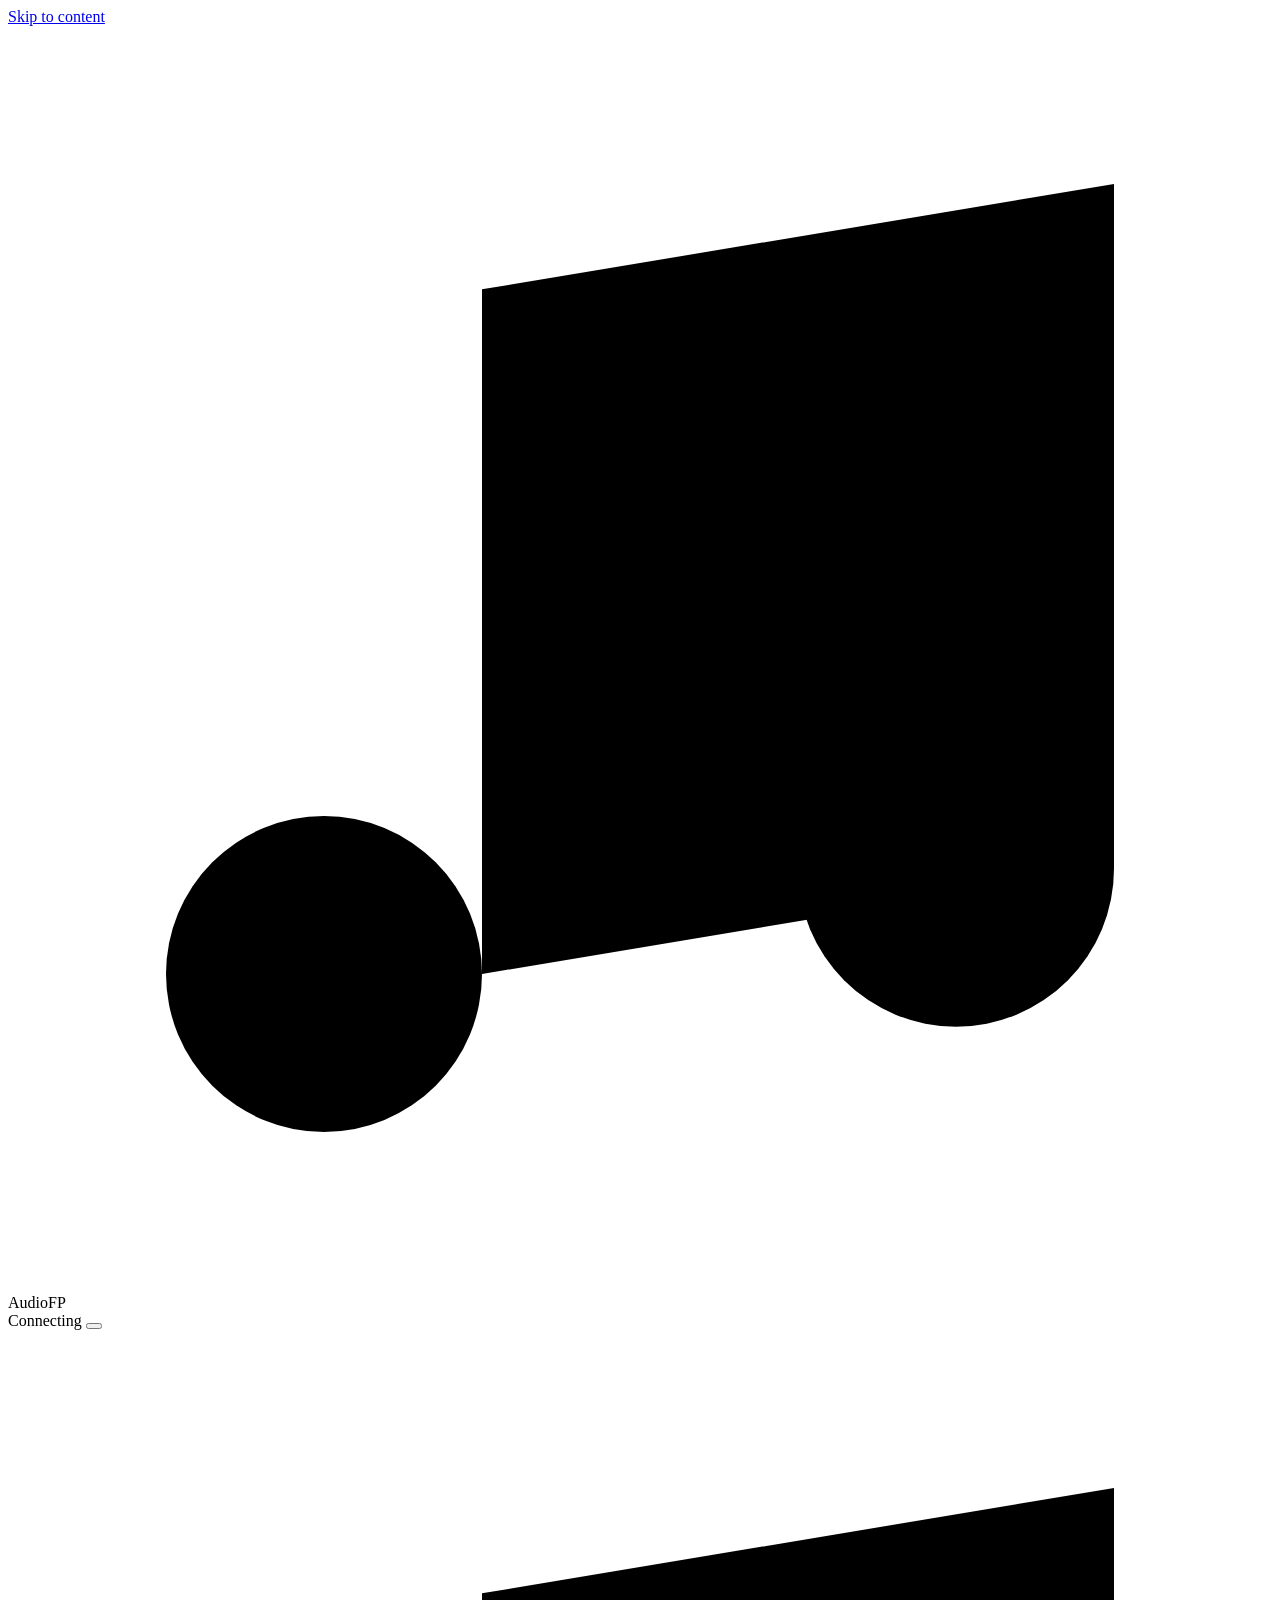
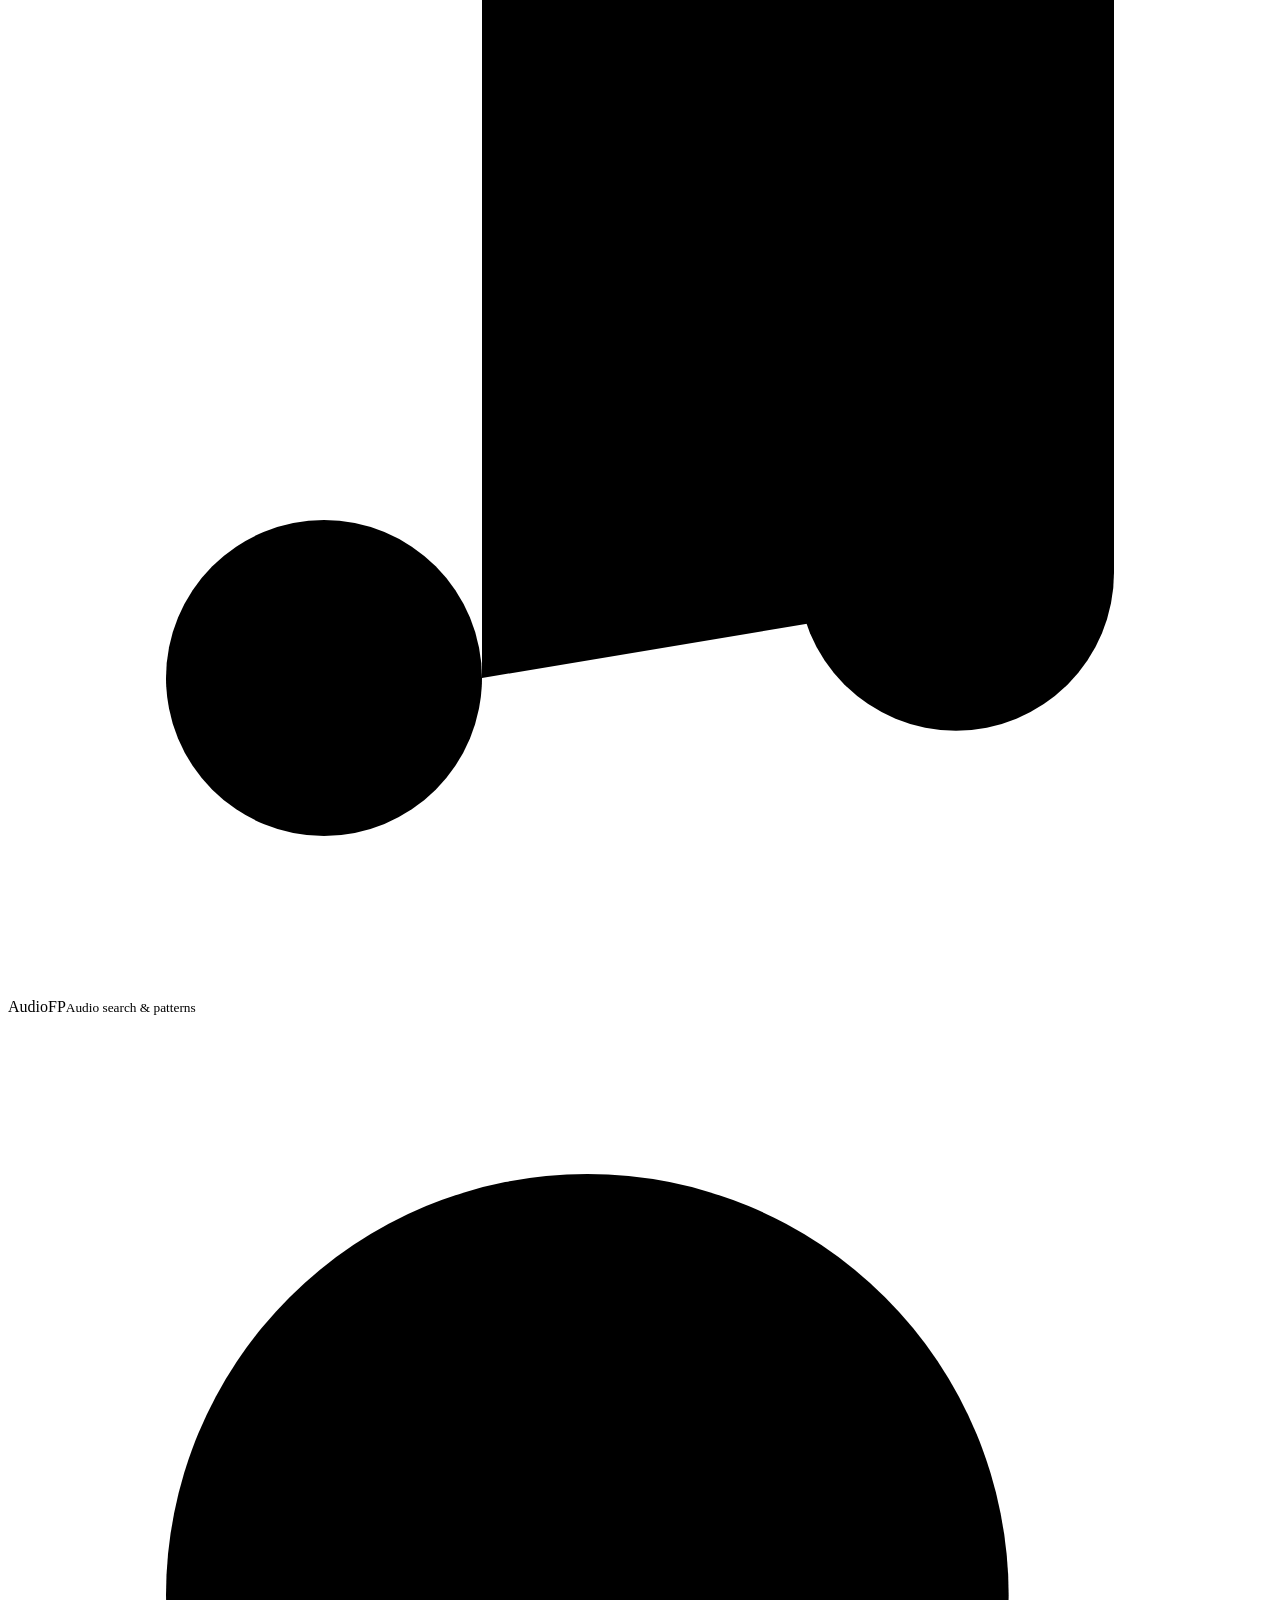
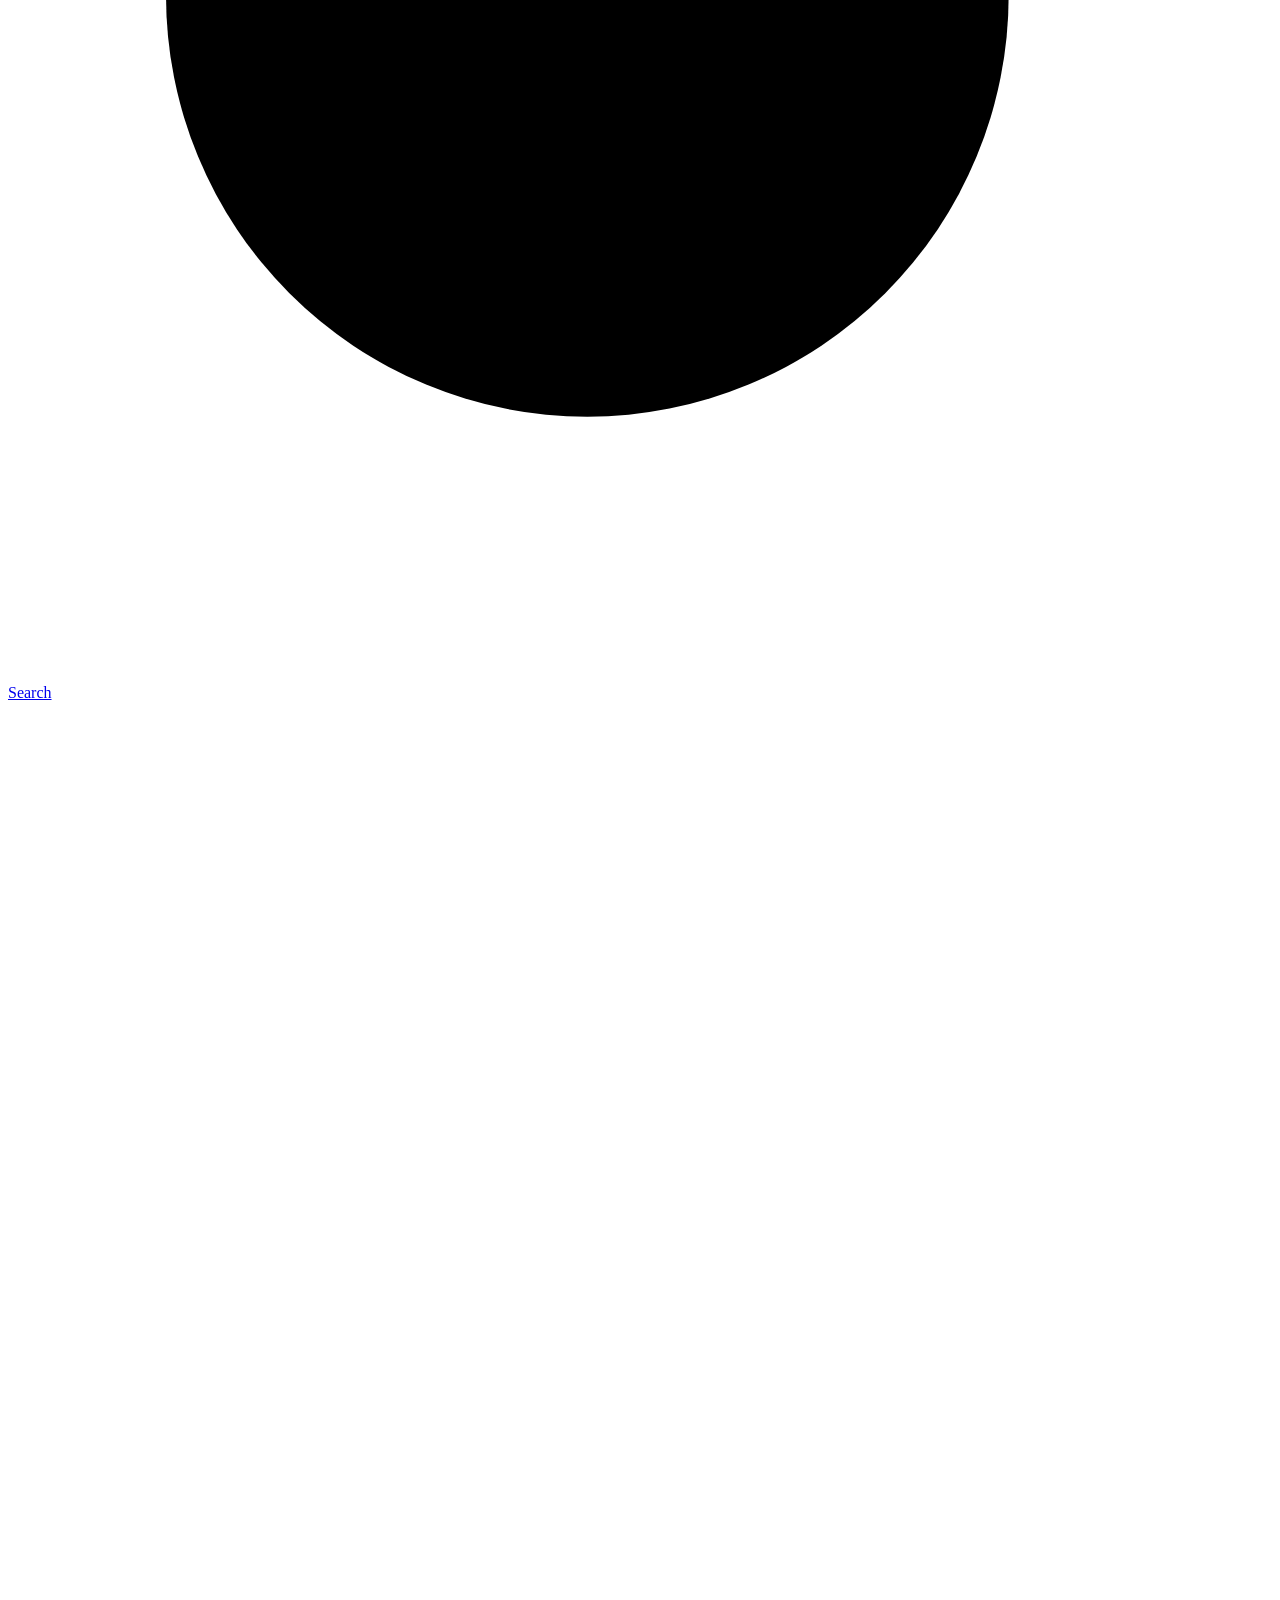
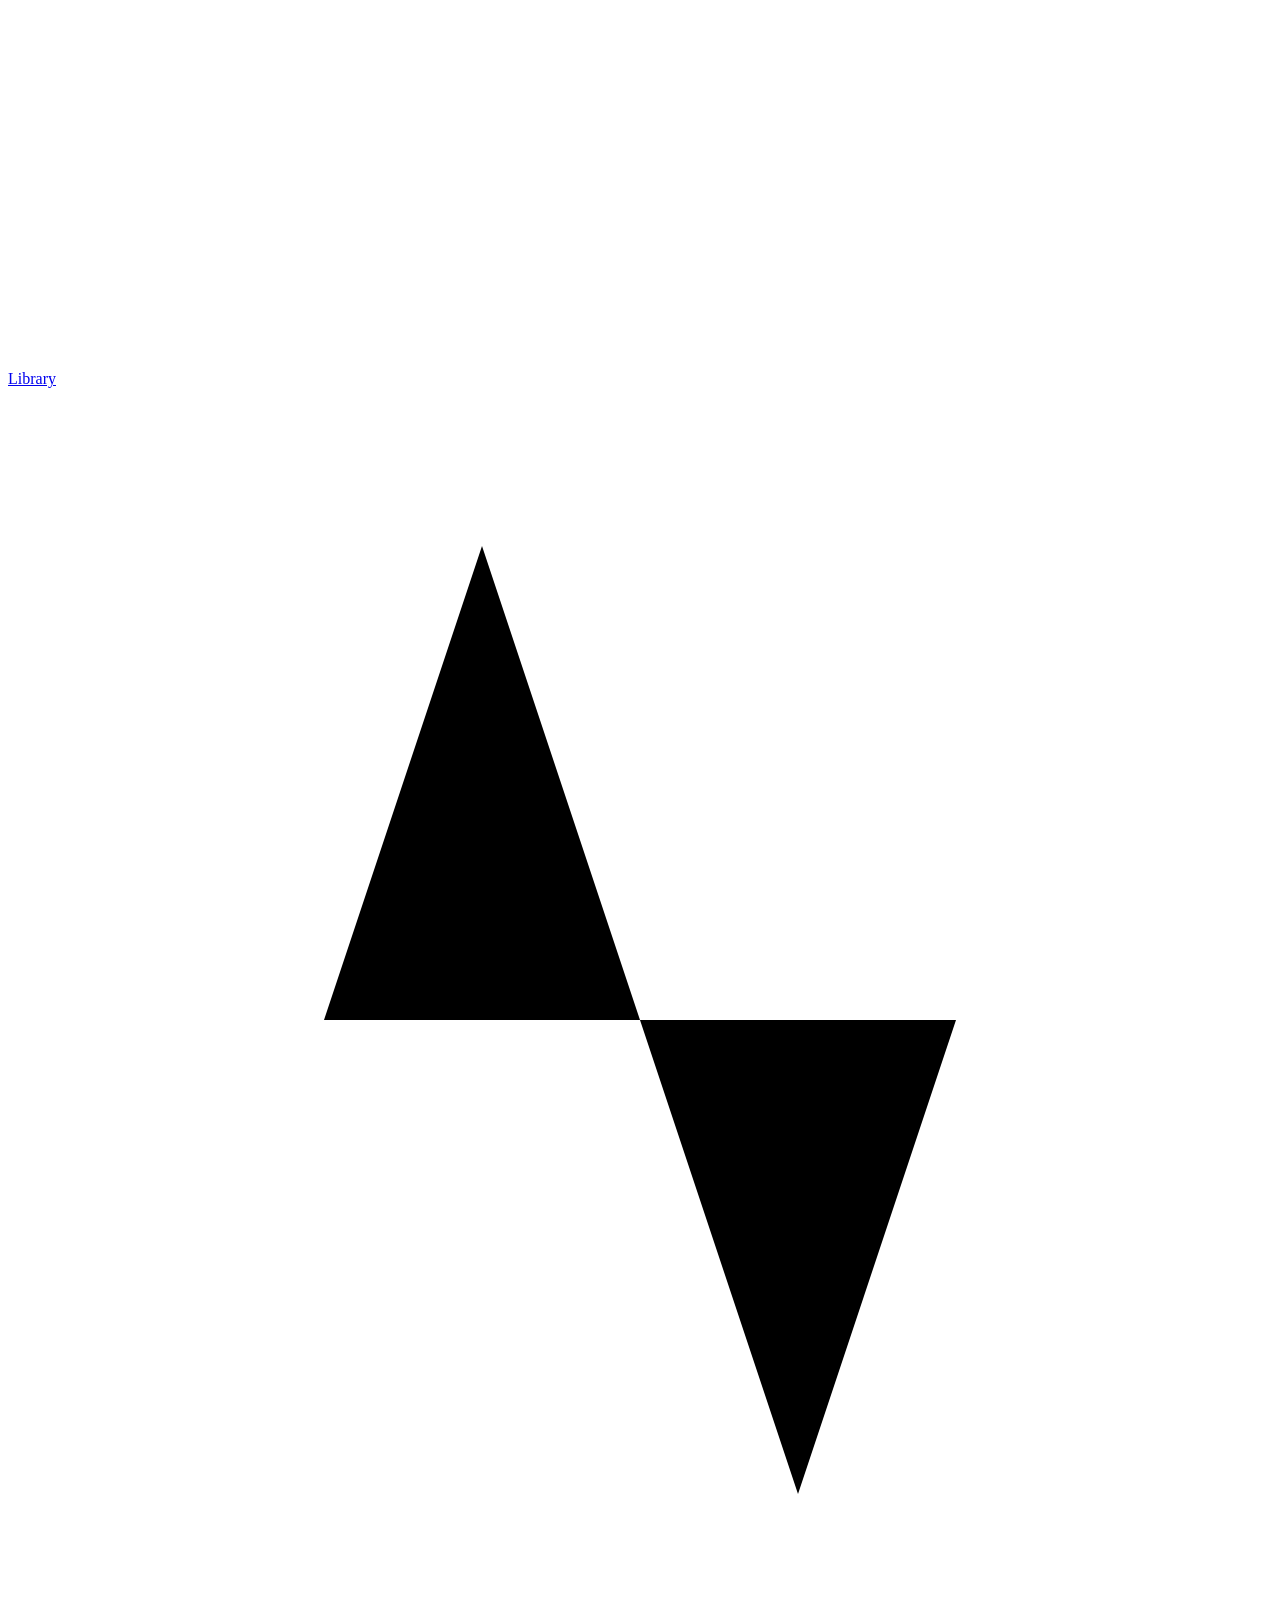
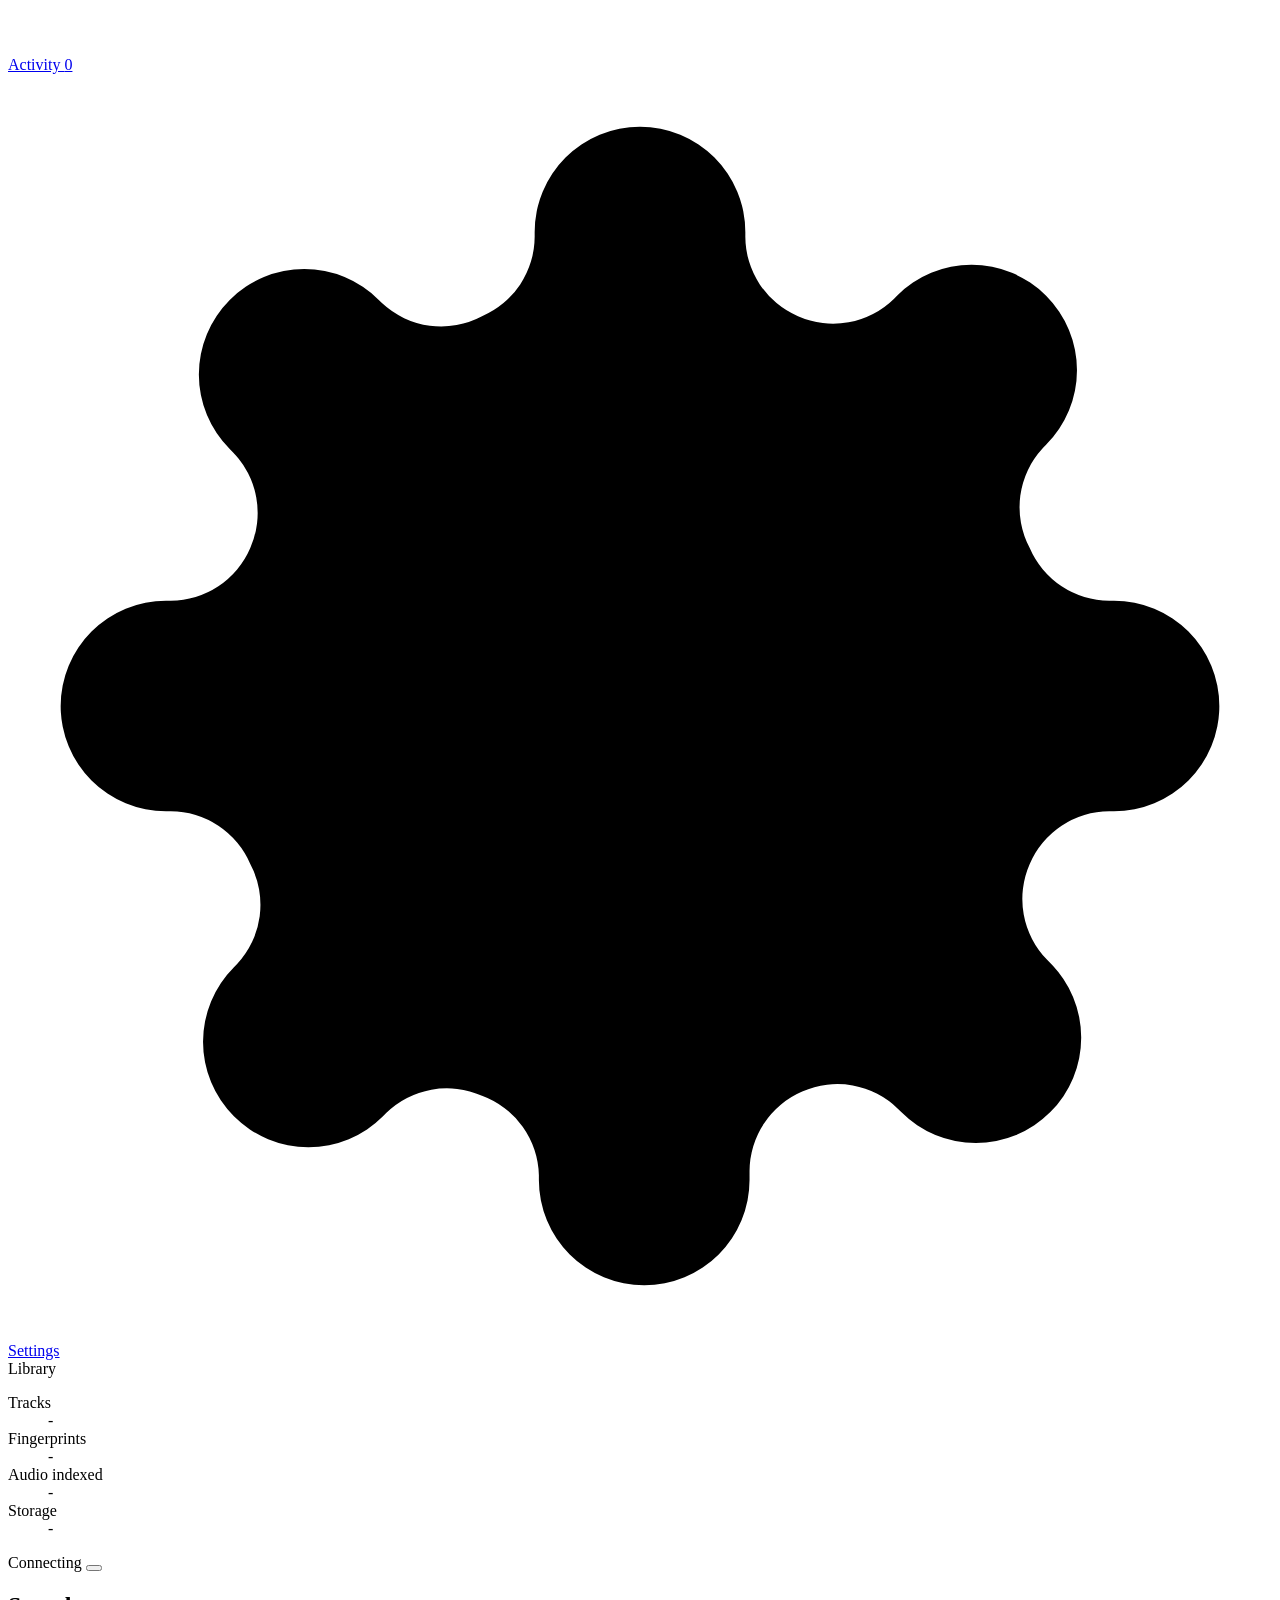
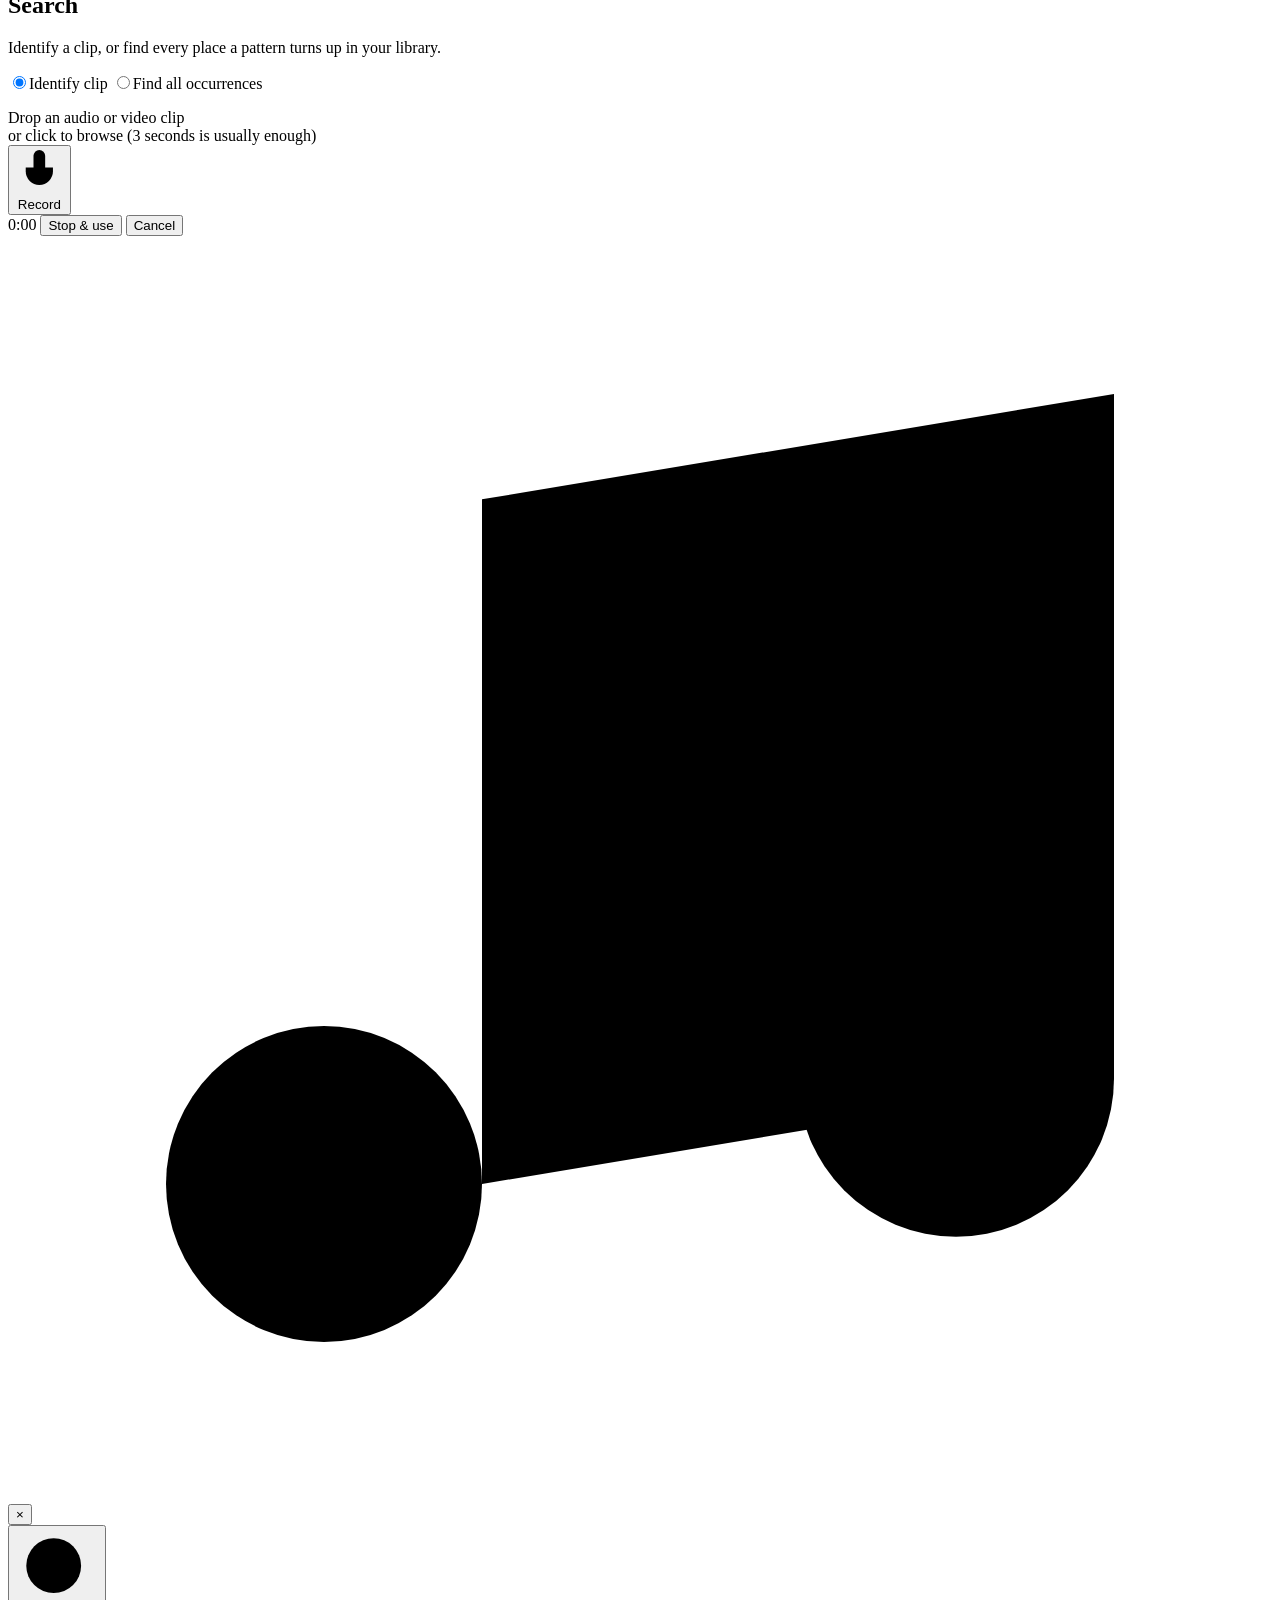
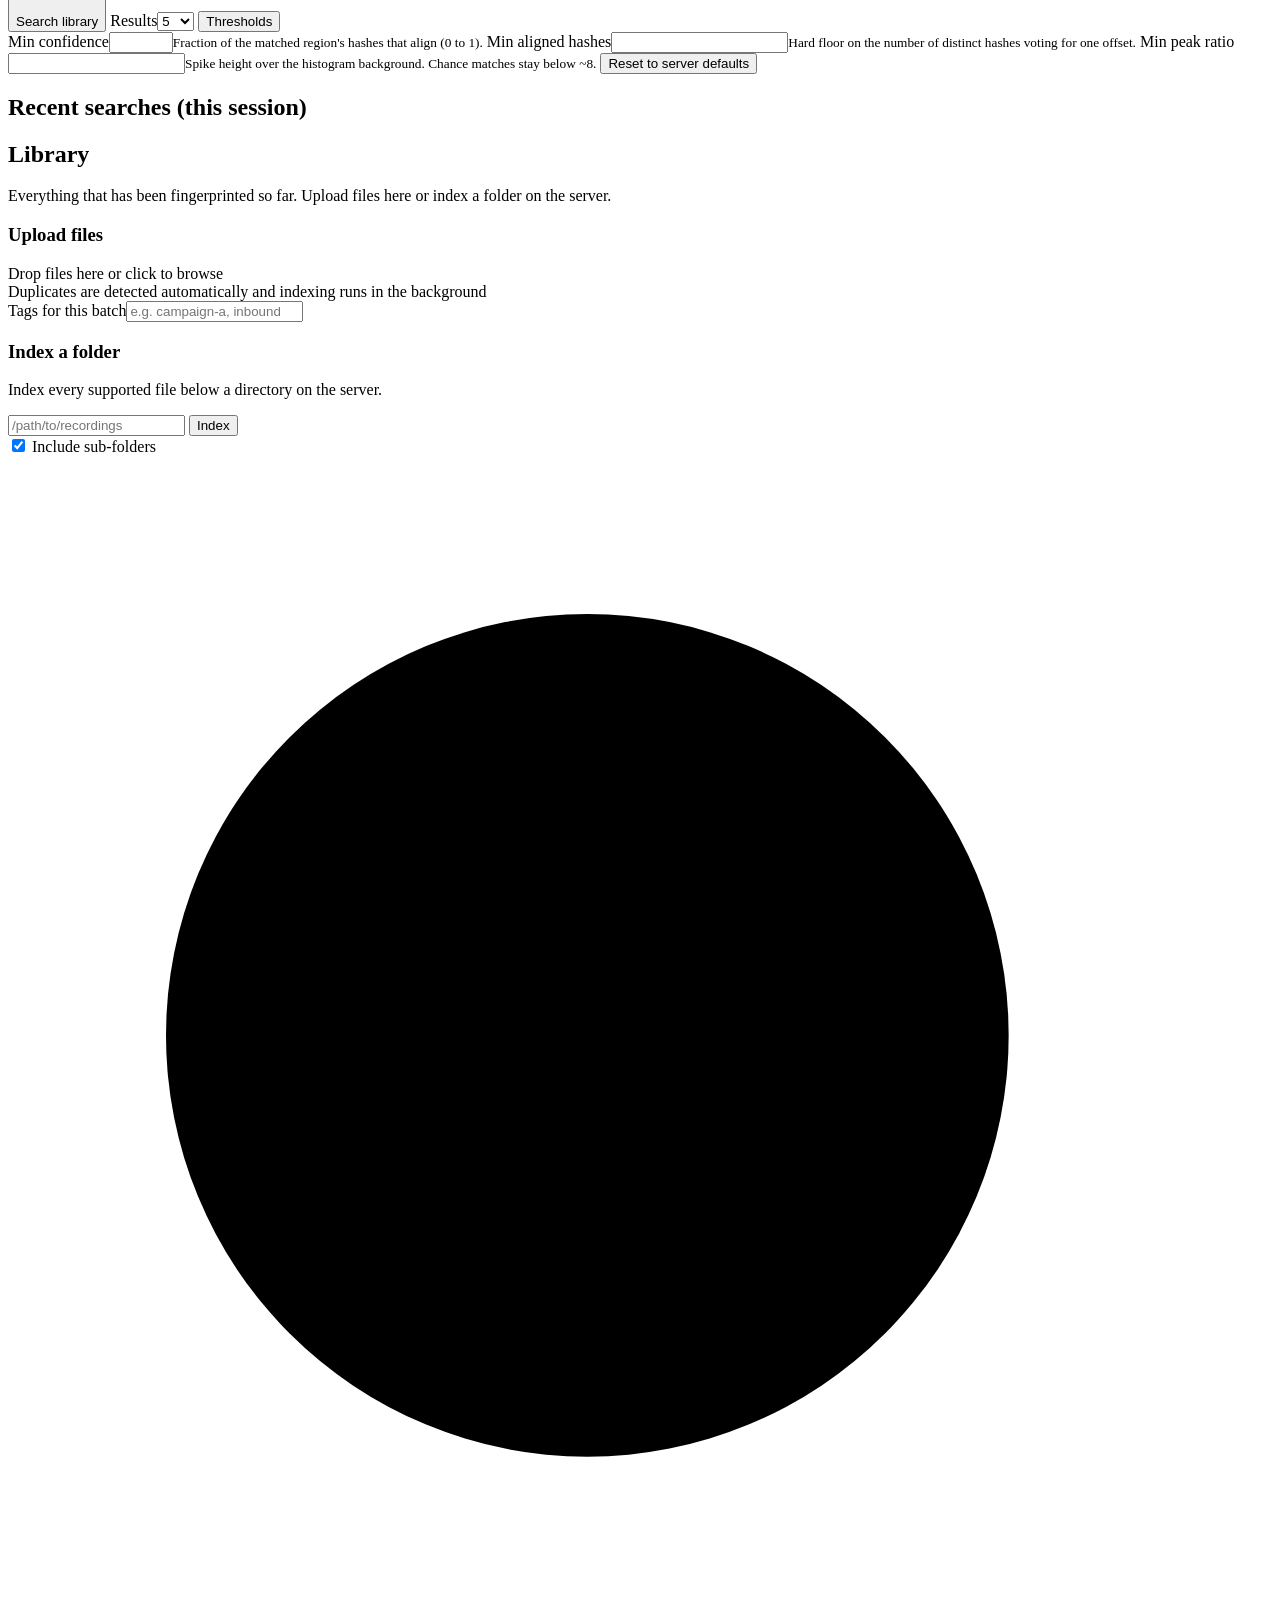
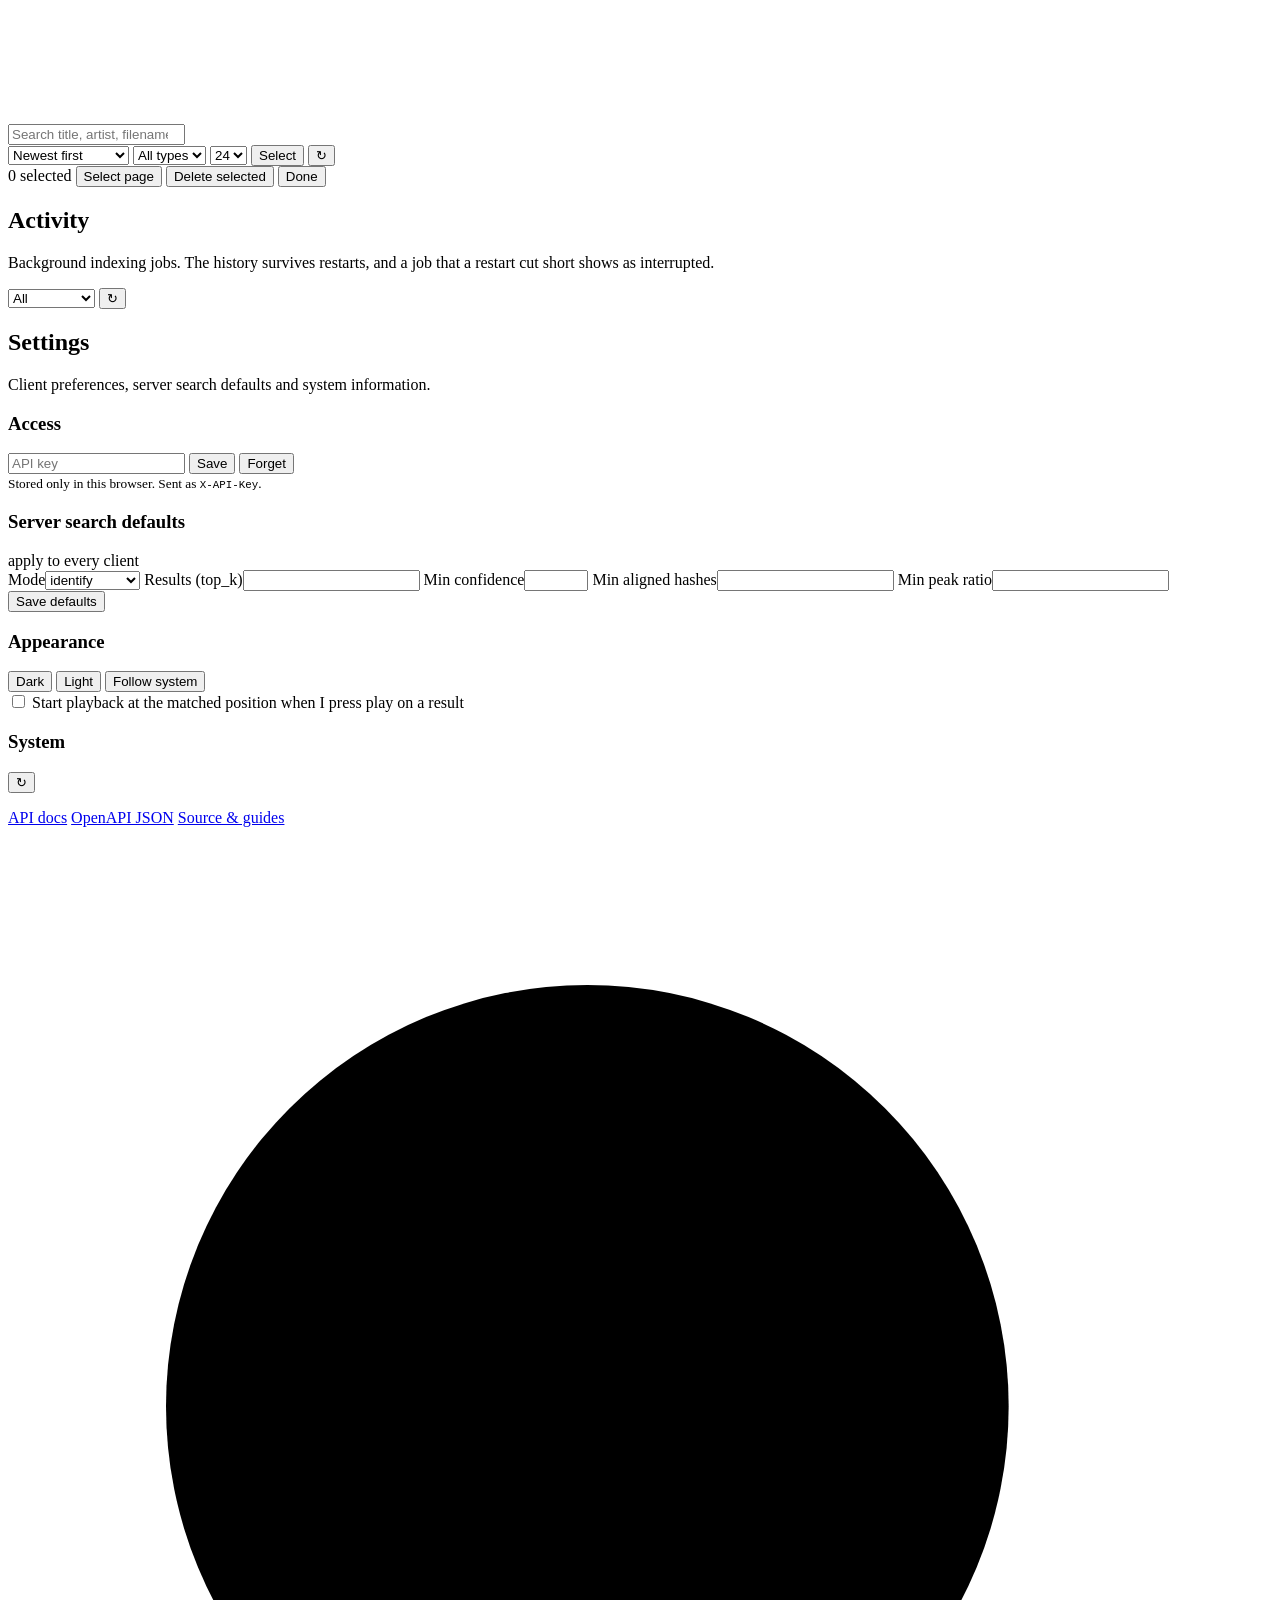
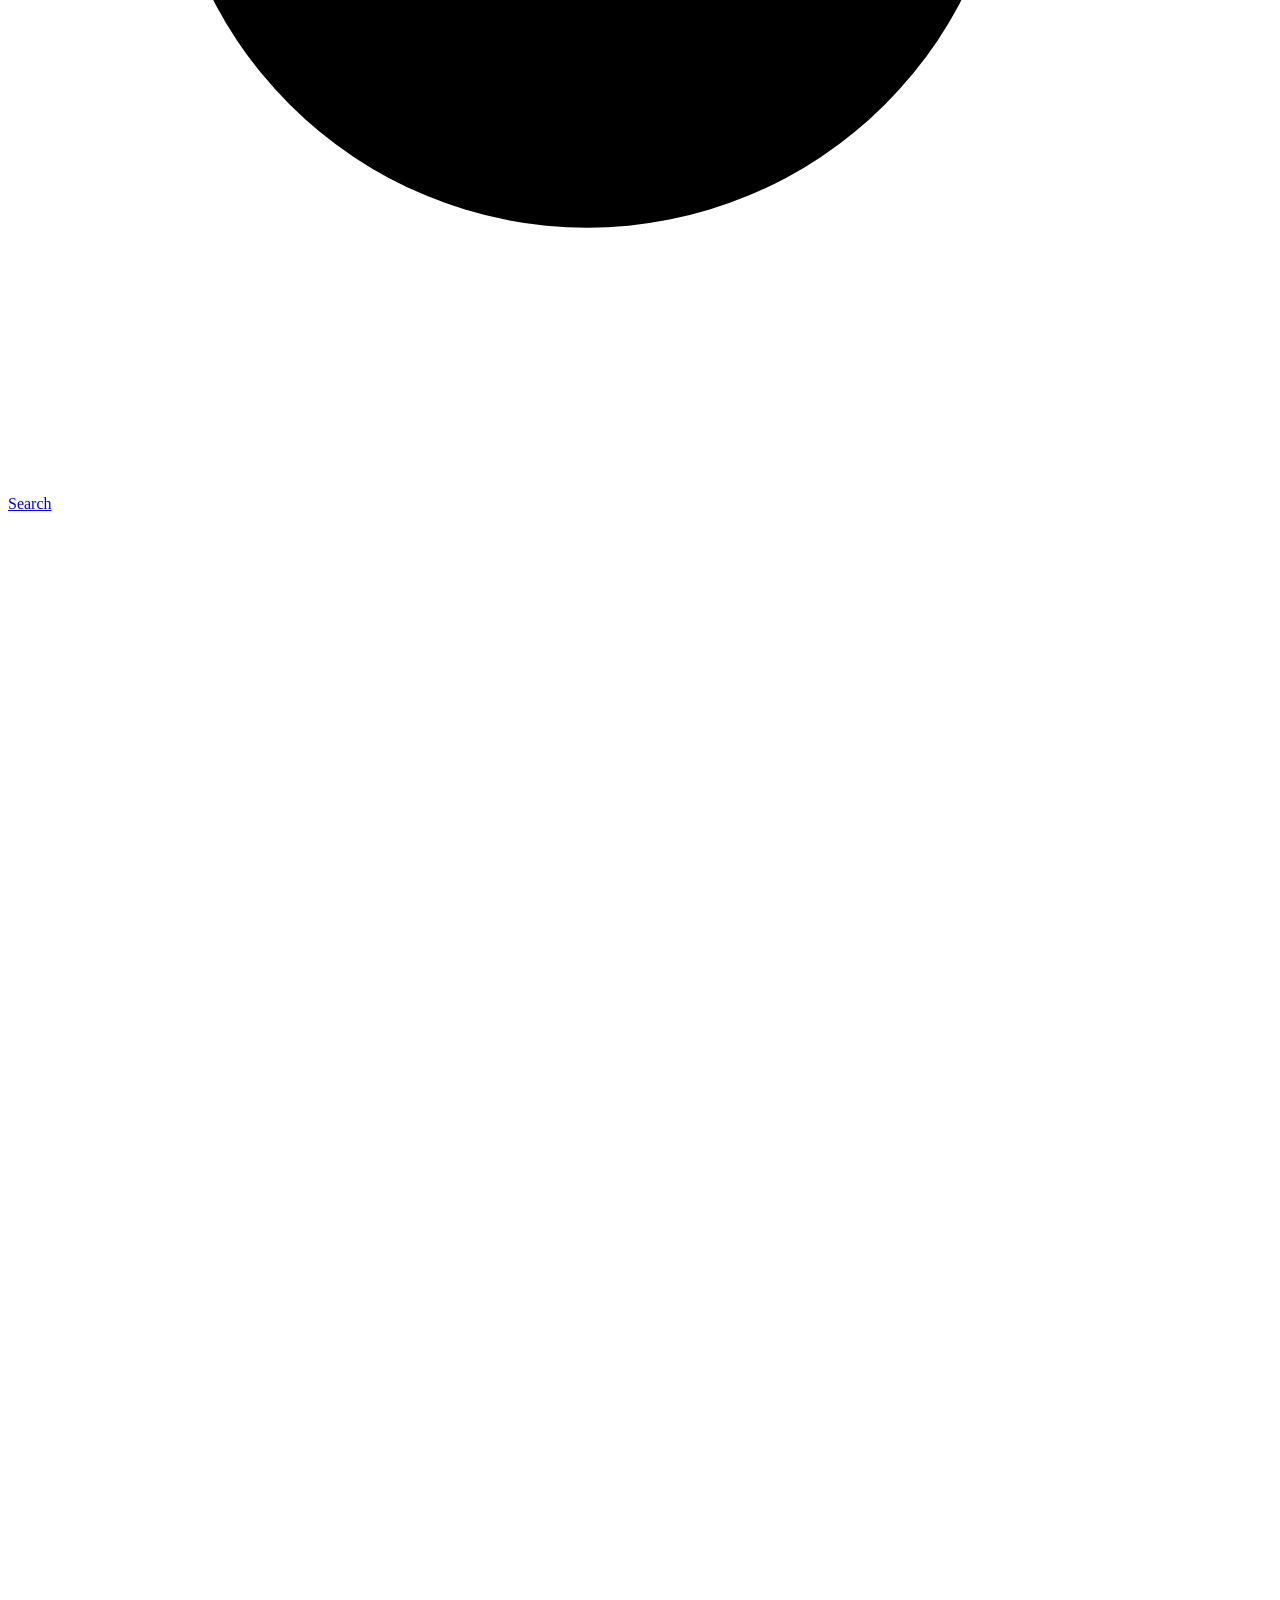
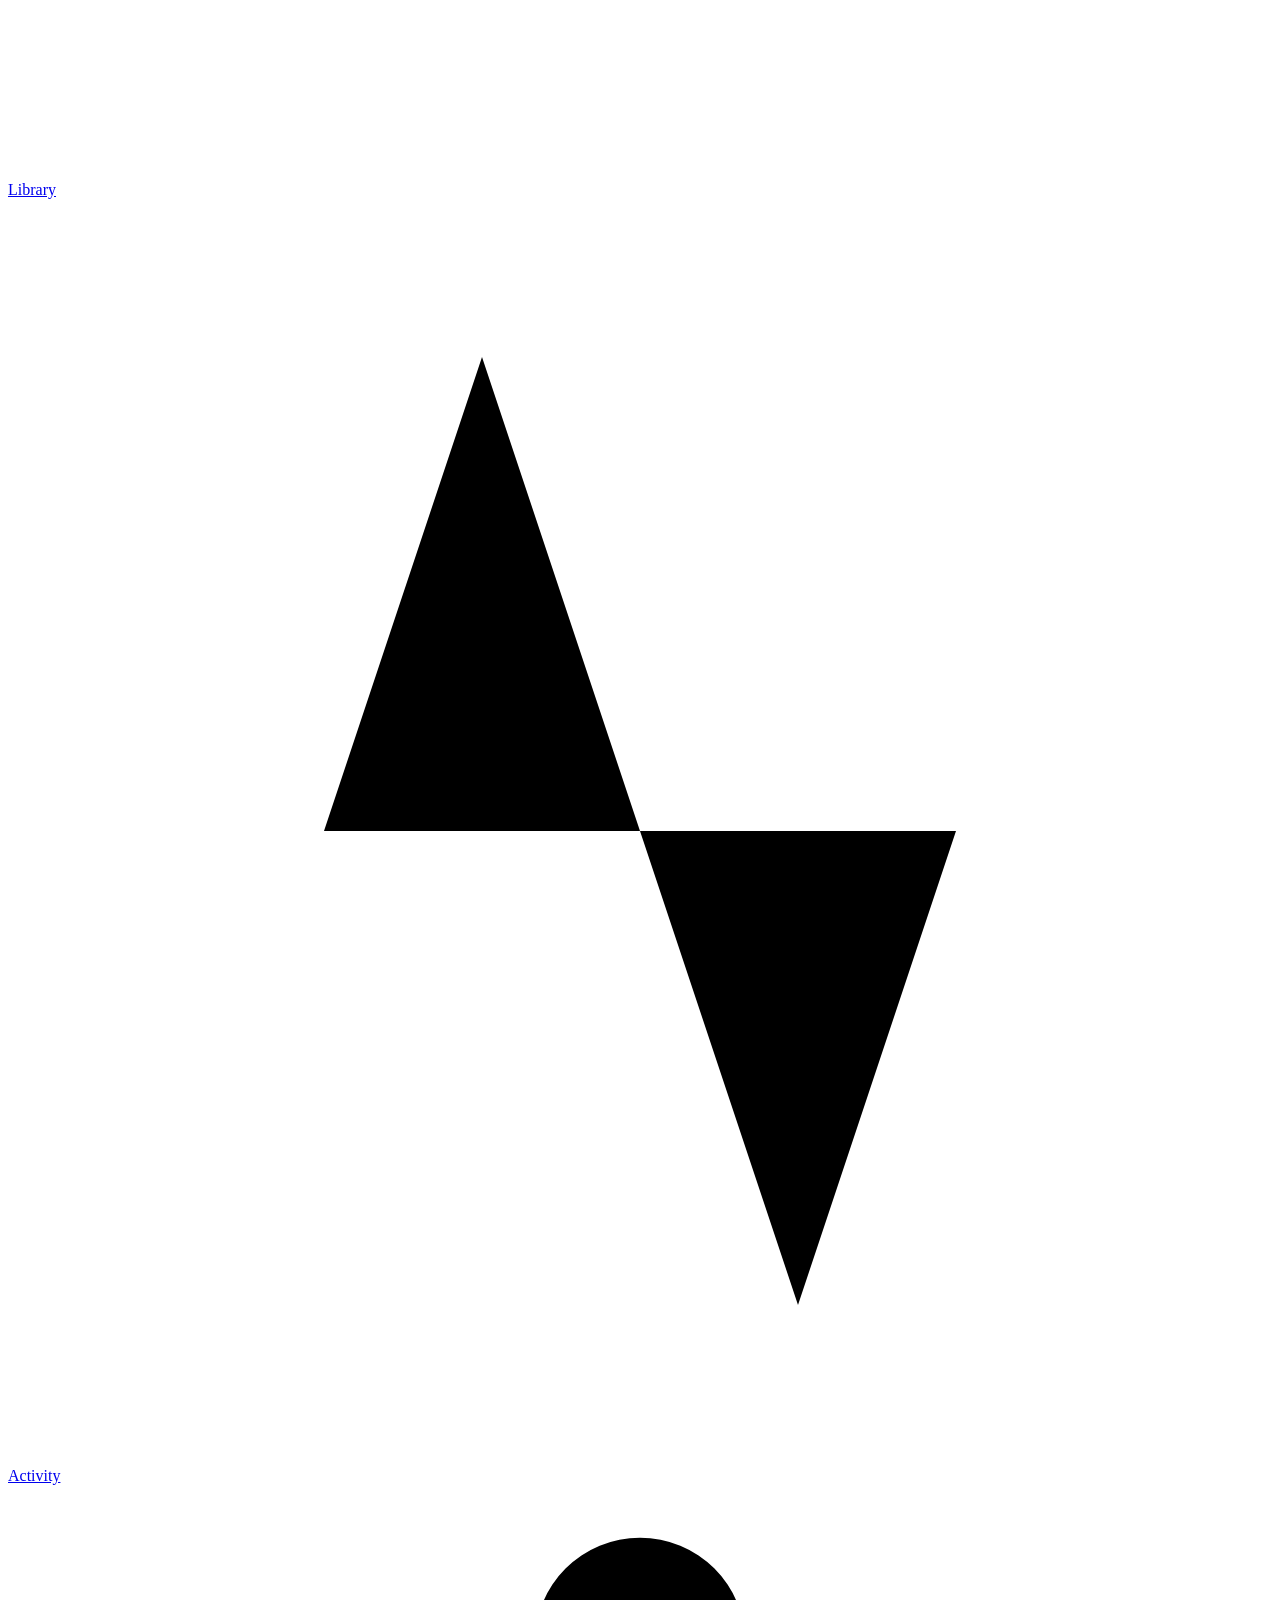
==== commit 3e5debca: "Reword docs, comments and UI text in plain English Wording only: no code, defaults or commands chang" ====
--- a/fingerprint/static/index.html
+++ b/fingerprint/static/index.html
@@ -20,7 +20,7 @@
       AudioFP
     </div>
     <div class="row gap-2">
-      <span class="status-pill" id="status-pill-mobile"><span class="status-dot"></span><span class="status-text">…</span></span>
+      <span class="status-pill" id="status-pill-mobile"><span class="status-dot"></span><span class="status-text">Connecting</span></span>
       <button class="icon-btn" data-action="toggle-theme" title="Toggle theme" aria-label="Toggle theme"></button>
     </div>
   </header>
@@ -52,15 +52,15 @@
       <div class="sidebar-section">
         <div class="sidebar-label">Library</div>
         <dl class="stat-list">
-          <div class="stat-row"><dt>Tracks</dt><dd id="st-tracks">—</dd></div>
-          <div class="stat-row"><dt>Fingerprints</dt><dd id="st-hashes">—</dd></div>
-          <div class="stat-row"><dt>Audio indexed</dt><dd id="st-duration">—</dd></div>
-          <div class="stat-row"><dt>Storage</dt><dd id="st-storage">—</dd></div>
+          <div class="stat-row"><dt>Tracks</dt><dd id="st-tracks">-</dd></div>
+          <div class="stat-row"><dt>Fingerprints</dt><dd id="st-hashes">-</dd></div>
+          <div class="stat-row"><dt>Audio indexed</dt><dd id="st-duration">-</dd></div>
+          <div class="stat-row"><dt>Storage</dt><dd id="st-storage">-</dd></div>
         </dl>
       </div>
 
       <div class="sidebar-footer">
-        <span class="status-pill" id="status-pill"><span class="status-dot"></span><span class="status-text">Connecting…</span></span>
+        <span class="status-pill" id="status-pill"><span class="status-dot"></span><span class="status-text">Connecting</span></span>
         <button class="icon-btn" data-action="toggle-theme" title="Toggle theme" aria-label="Toggle theme"></button>
       </div>
     </aside>
@@ -73,7 +73,7 @@
         <div class="page-header">
           <div>
             <h1 id="search-title">Search</h1>
-            <p>Identify a clip, or find every place a pattern appears across your library.</p>
+            <p>Identify a clip, or find every place a pattern turns up in your library.</p>
           </div>
           <div class="segmented" role="radiogroup" aria-label="Search mode">
             <label class="segment"><input type="radio" name="mode" value="identify" checked /><span>Identify clip</span></label>
@@ -86,7 +86,7 @@
           <input type="file" id="search-input" accept="audio/*,video/*" hidden />
           <div class="dz-wave" aria-hidden="true"><i></i><i></i><i></i><i></i><i></i><i></i><i></i><i></i><i></i><i></i><i></i><i></i></div>
           <div class="dz-title">Drop an audio or video clip</div>
-          <div class="dz-sub">or click to browse · 3 seconds is usually enough</div>
+          <div class="dz-sub">or click to browse (3 seconds is usually enough)</div>
           <div class="dz-formats" id="search-formats"></div>
           <div class="dz-actions">
             <button class="btn btn-ghost" id="record-btn" type="button" title="Record from your microphone">
@@ -116,9 +116,9 @@
             <button class="btn btn-ghost btn-sm" id="adv-toggle" type="button" aria-expanded="false" aria-controls="adv-panel">Thresholds</button>
           </div>
           <div class="adv-panel hidden" id="adv-panel">
-            <label class="field">Min confidence<input type="number" id="opt-minconf" min="0" max="1" step="0.01" /><small>Fraction of the matched region's hashes that align (0–1).</small></label>
-            <label class="field">Min aligned hashes<input type="number" id="opt-minaligned" min="1" step="1" /><small>Absolute floor of distinct hashes voting for one offset.</small></label>
-            <label class="field">Min peak ratio<input type="number" id="opt-minratio" min="0" step="0.5" /><small>Spike height vs. histogram background. Chance matches stay below ~8.</small></label>
+            <label class="field">Min confidence<input type="number" id="opt-minconf" min="0" max="1" step="0.01" /><small>Fraction of the matched region's hashes that align (0 to 1).</small></label>
+            <label class="field">Min aligned hashes<input type="number" id="opt-minaligned" min="1" step="1" /><small>Hard floor on the number of distinct hashes voting for one offset.</small></label>
+            <label class="field">Min peak ratio<input type="number" id="opt-minratio" min="0" step="0.5" /><small>Spike height over the histogram background. Chance matches stay below ~8.</small></label>
             <button class="btn btn-ghost btn-sm" id="adv-reset" type="button">Reset to server defaults</button>
           </div>
         </div>
@@ -136,7 +136,7 @@
         <div class="page-header">
           <div>
             <h1 id="library-title">Library</h1>
-            <p>Everything that has been fingerprinted. Upload files or index a folder on the server.</p>
+            <p>Everything that has been fingerprinted so far. Upload files here or index a folder on the server.</p>
           </div>
         </div>
 
@@ -146,7 +146,7 @@
             <div class="drop-zone drop-zone-sm" id="lib-zone" role="button" tabindex="0" aria-label="Choose files to upload and index">
               <input type="file" id="lib-input" accept="audio/*,video/*" multiple hidden />
               <div class="dz-title">Drop files here or click to browse</div>
-              <div class="dz-sub">Duplicates are detected automatically · indexing runs in the background</div>
+              <div class="dz-sub">Duplicates are detected automatically and indexing runs in the background</div>
             </div>
             <div class="upload-meta">
               <label class="field-inline">Tags for this batch<input type="text" id="upload-tags" placeholder="e.g. campaign-a, inbound" /></label>
@@ -168,13 +168,13 @@
         <div class="toolbar">
           <div class="search-field">
             <svg viewBox="0 0 24 24" aria-hidden="true"><circle cx="11" cy="11" r="8"/><path d="m21 21-4.35-4.35"/></svg>
-            <input type="search" id="lib-search" placeholder="Search title, artist, filename, tag…  (press /)" aria-label="Search library" />
+            <input type="search" id="lib-search" placeholder="Search title, artist, filename or tag (press /)" aria-label="Search library" />
           </div>
           <select id="lib-sort" aria-label="Sort by">
             <option value="indexed_at:desc">Newest first</option>
             <option value="indexed_at:asc">Oldest first</option>
-            <option value="title:asc">Title A–Z</option>
-            <option value="title:desc">Title Z–A</option>
+            <option value="title:asc">Title A-Z</option>
+            <option value="title:desc">Title Z-A</option>
             <option value="duration:desc">Longest</option>
             <option value="duration:asc">Shortest</option>
             <option value="num_hashes:desc">Most fingerprints</option>
@@ -206,7 +206,7 @@
         <div class="page-header">
           <div>
             <h1 id="activity-title">Activity</h1>
-            <p>Background indexing jobs. History survives restarts; a job interrupted by a restart is marked as such.</p>
+            <p>Background indexing jobs. The history survives restarts, and a job that a restart cut short shows as interrupted.</p>
           </div>
           <div class="row gap-2">
             <select id="jobs-filter" aria-label="Filter jobs"><option value="">All</option><option value="active">Active</option><option value="completed">Completed</option><option value="failed,interrupted">Failed</option><option value="cancelled">Cancelled</option></select>
